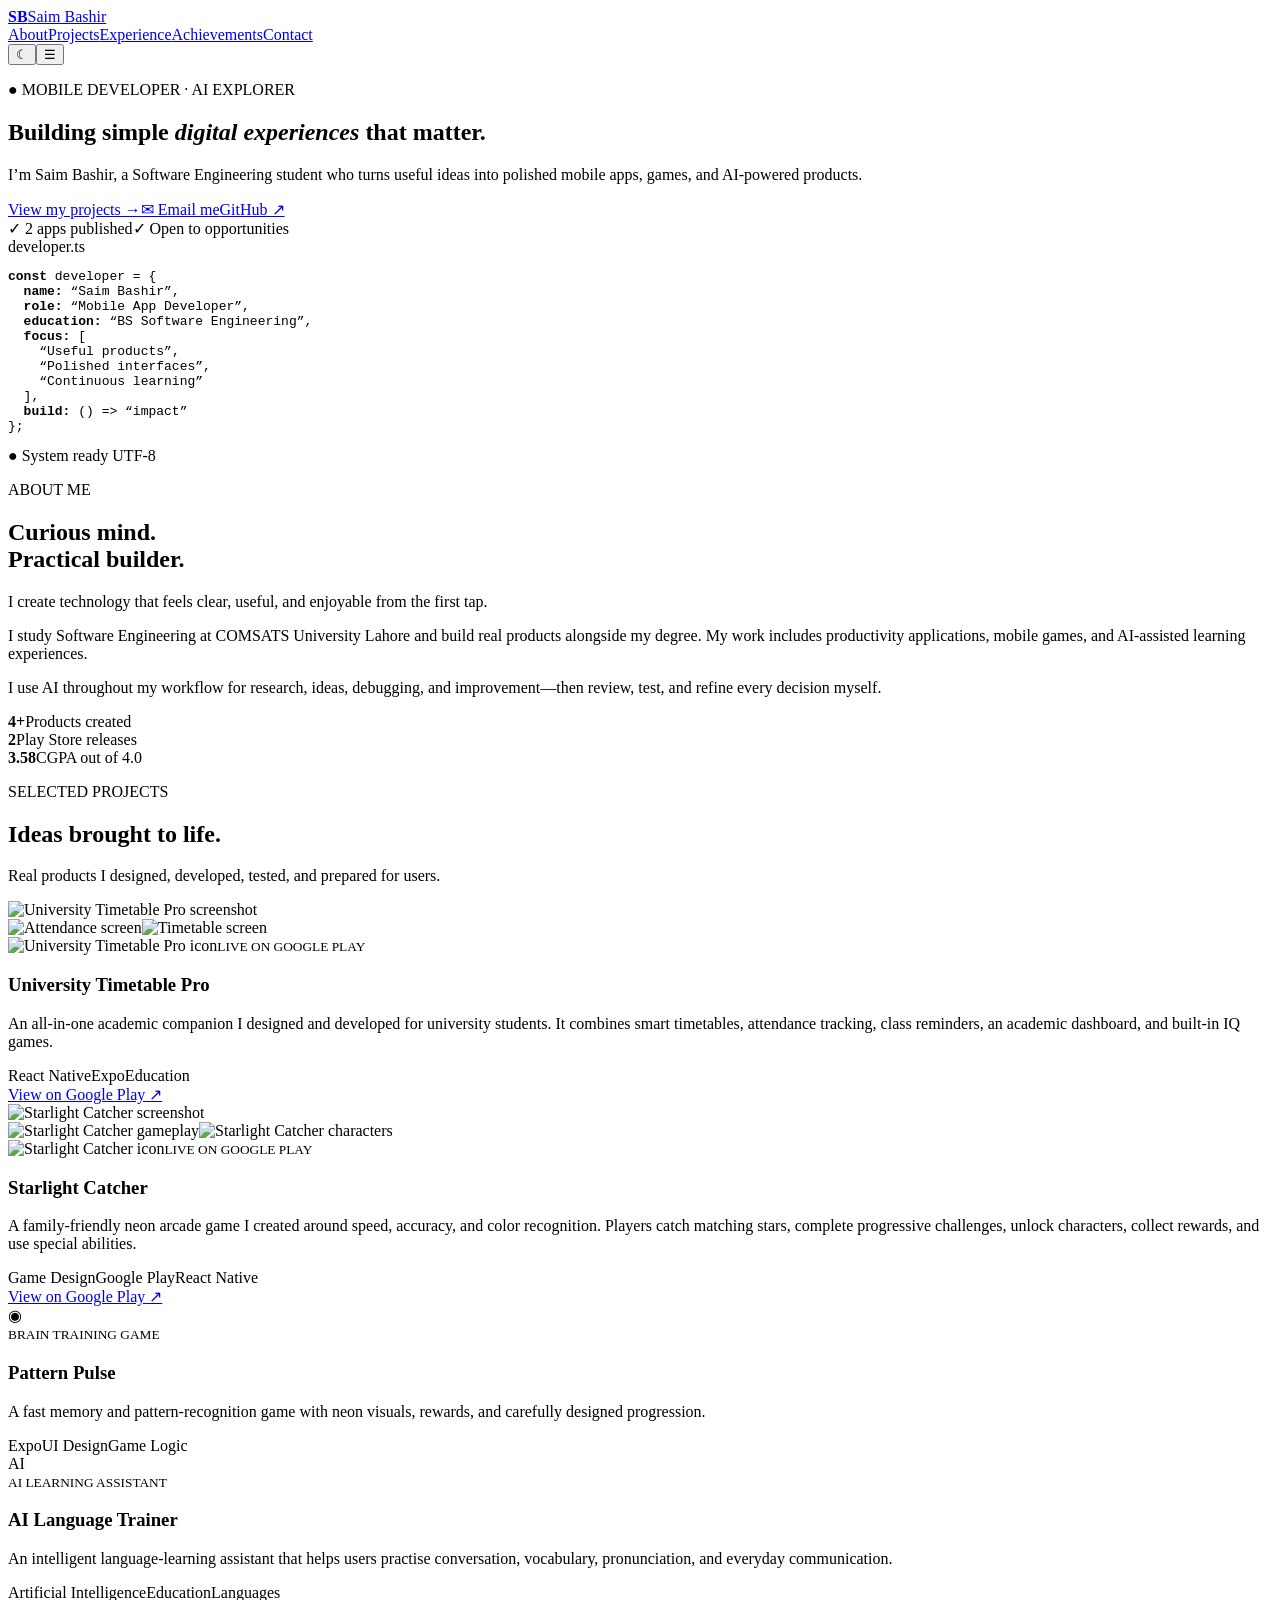
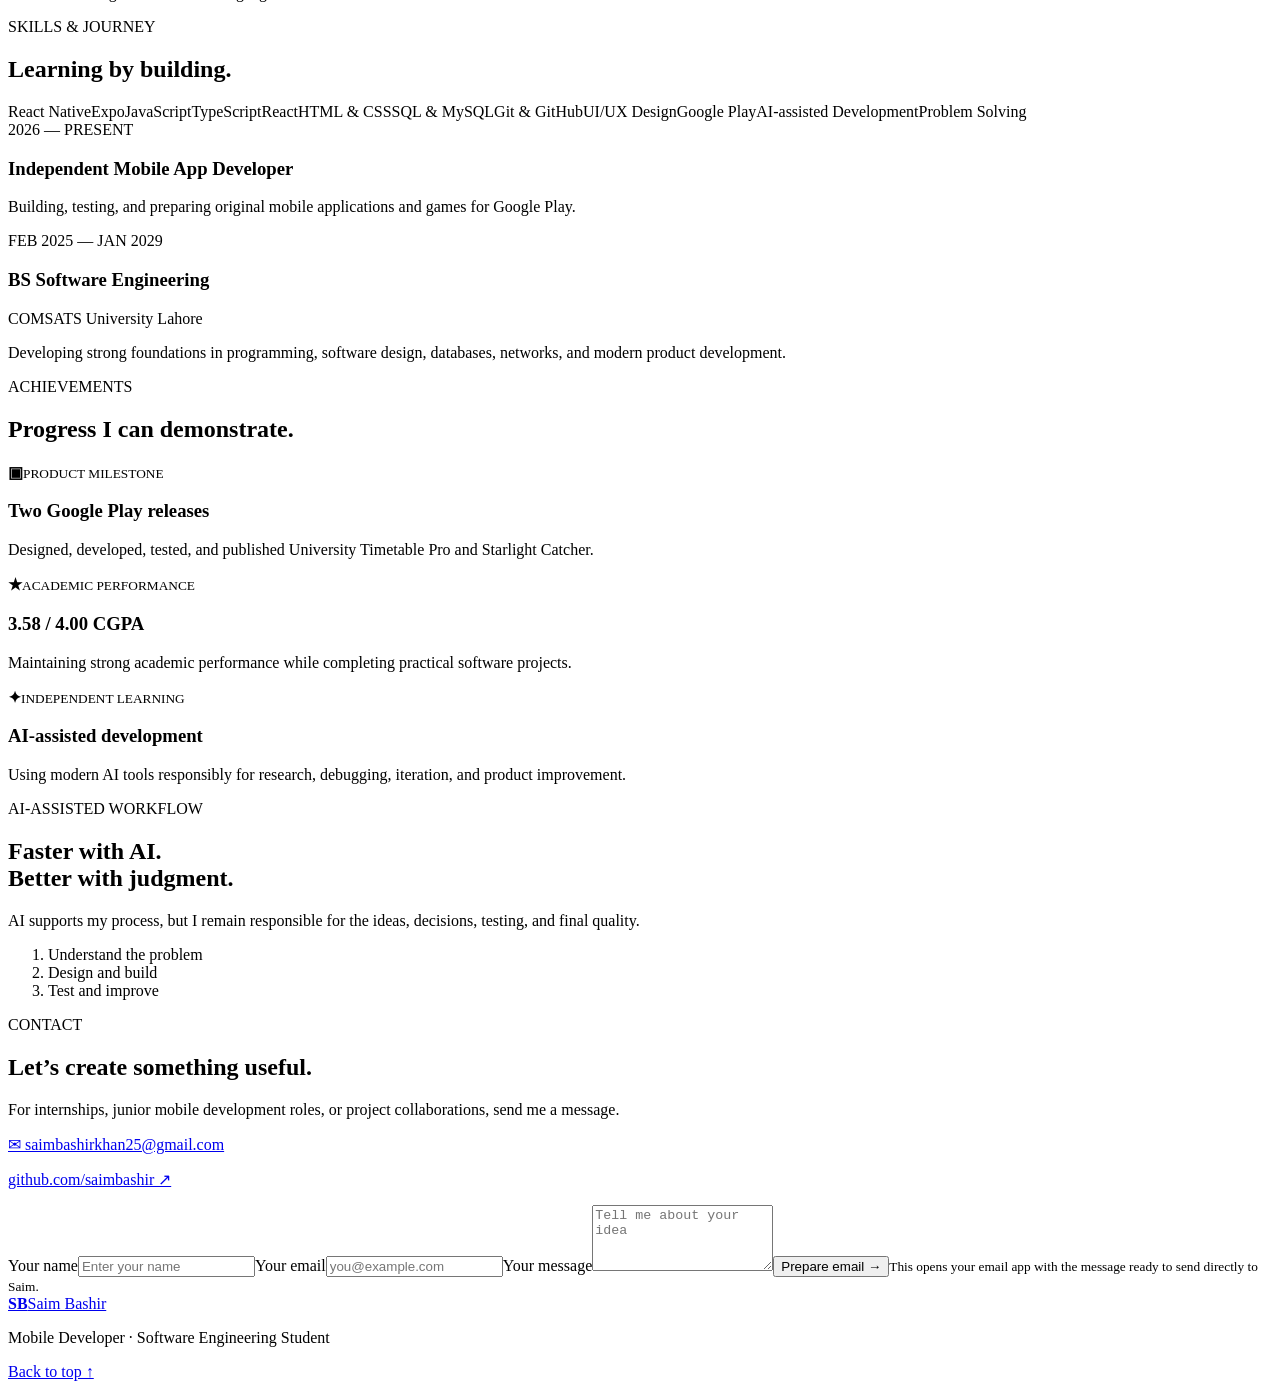
==== index.html @ 98d5dfed "Rename index(2).html to index.html" ====
<!doctype html><html lang="en"><head><meta charset="UTF-8"><meta name="viewport" content="width=device-width,initial-scale=1"><meta name="description" content="Saim Bashir — Mobile App Developer and Software Engineering student."><title>Saim Bashir | Mobile App Developer</title><link rel="stylesheet" href="styles.css"></head><body>
<header><a class="brand" href="#home"><b>SB</b><span>Saim Bashir</span></a><nav id="nav"><a href="#about">About</a><a href="#projects">Projects</a><a href="#experience">Experience</a><a href="#achievements">Achievements</a><a href="#contact">Contact</a></nav><div class="tools"><button id="theme" aria-label="Change theme">☾</button><button id="menu" aria-label="Open menu">☰</button></div></header>
<main><section class="hero" id="home"><div class="hero-copy reveal"><p class="eyebrow">● MOBILE DEVELOPER · AI EXPLORER</p><h1>Building simple <em>digital experiences</em> that matter.</h1><p class="lead">I’m Saim Bashir, a Software Engineering student who turns useful ideas into polished mobile apps, games, and AI-powered products.</p><div class="buttons"><a class="primary" href="#projects">View my projects →</a><a href="mailto:saimbashirkhan25@gmail.com">✉ Email me</a><a href="https://github.com/saimbashir" target="_blank">GitHub ↗</a></div><div class="proof"><span>✓ 2 apps published</span><span>✓ Open to opportunities</span></div></div>
<div class="code reveal"><div class="code-top"><i></i><i></i><i></i><span>developer.ts</span></div><pre><strong>const</strong> developer = {
  <b>name:</b> <q>Saim Bashir</q>,
  <b>role:</b> <q>Mobile App Developer</q>,
  <b>education:</b> <q>BS Software Engineering</q>,
  <b>focus:</b> [
    <q>Useful products</q>,
    <q>Polished interfaces</q>,
    <q>Continuous learning</q>
  ],
  <b>build:</b> () =&gt; <q>impact</q>
};</pre><div class="code-foot">● System ready <span>UTF-8</span></div></div></section>

<section id="about"><p class="eyebrow reveal">ABOUT ME</p><h2 class="reveal">Curious mind.<br>Practical builder.</h2><div class="about reveal"><p class="statement">I create technology that feels clear, useful, and enjoyable from the first tap.</p><div><p>I study Software Engineering at COMSATS University Lahore and build real products alongside my degree. My work includes productivity applications, mobile games, and AI-assisted learning experiences.</p><p>I use AI throughout my workflow for research, ideas, debugging, and improvement—then review, test, and refine every decision myself.</p></div></div><div class="stats reveal"><article><b>4+</b><span>Products created</span></article><article><b>2</b><span>Play Store releases</span></article><article><b>3.58</b><span>CGPA out of 4.0</span></article></div></section>

<section class="projects" id="projects"><div class="center reveal"><p class="eyebrow">SELECTED PROJECTS</p><h2>Ideas brought to life.</h2><p>Real products I designed, developed, tested, and prepared for users.</p></div><div class="grid">
<article class="project featured reveal"><div class="gallery"><img class="main-shot" src="https://play-lh.googleusercontent.com/vn60quFF0BeIa92RGVqIOerL38C4S45IeSaCSPGx8zlmXqGD5HjQD0Bvhj9he-w623OXvFDAduZq8nsxKYV-QQ=w1400-h788" alt="University Timetable Pro screenshot"><div><img src="https://play-lh.googleusercontent.com/Pdd7tx51FNZpLz81ZuEAFYDH2nqj_iCupiFZzgCK4BC-bxzNG7_dG4rUBcCddAwfUnWqIzhPVLdtW-7m0QD7akg=w1400-h788" alt="Attendance screen"><img src="https://play-lh.googleusercontent.com/uzeUEqs5fSA6Ol9RoJ07-JiVfYwz8BhNhG2YGMgbeNCU4PjNs1lsCwMXs0Fyoz7OoJYbuxo1iZQBKD_-WHcVg9g=w1400-h788" alt="Timetable screen"></div></div><div class="details"><img class="app-icon" src="https://play-lh.googleusercontent.com/Jr0gAFtmGFUVQrxyFrxIQ3SXnA-IBGcvZR_sBkF8pDw-m38pJ2c86h05JJT5fHXhMMaeMj5x4rUcHsMgkGs=w512-h512" alt="University Timetable Pro icon"><small>LIVE ON GOOGLE PLAY</small><h3>University Timetable Pro</h3><p>An all-in-one academic companion I designed and developed for university students. It combines smart timetables, attendance tracking, class reminders, an academic dashboard, and built-in IQ games.</p><div class="tags"><span>React Native</span><span>Expo</span><span>Education</span></div><a class="store" href="https://play.google.com/store/apps/details?id=com.saimbashir.universitytimetable" target="_blank">View on Google Play ↗</a></div></article>
<article class="project featured reveal"><div class="gallery"><img class="main-shot" src="https://play-lh.googleusercontent.com/fdAyXi26zzd1wIlMZJ00FOBSQFwwPZdKSgdQOnaf8NyGH3xKTJpeAmIxR9P6Cyfvi8qs66Hey8aqdKOhjkCU=w1400-h788" alt="Starlight Catcher screenshot"><div><img src="https://play-lh.googleusercontent.com/deT2n6AXvWwDA1iha_l0Zx5oXjMYprYW9mt1iCoJh3xzDwPDVwsNF4WsaLu_U2tcayfmqRN5Ezx9i3DnXcVi=w1400-h788" alt="Starlight Catcher gameplay"><img src="https://play-lh.googleusercontent.com/umqKpMjklrCXdE9mF-yx6UxQ4SYFT-IcYRT_Zy-nS1CLfRj_ctVzeYuCLqMbhzSW8EG_-DndfBP2sUHeko02=w1400-h788" alt="Starlight Catcher characters"></div></div><div class="details"><img class="app-icon" src="https://play-lh.googleusercontent.com/N3YQxNj_-y_ihiNmQwW8DnigspLYVNfWHNl0nMRNaYCEWZY4BJpouXoEyTNWePyefTkIb4XxQird8M7PGWb43g=w512-h512" alt="Starlight Catcher icon"><small>LIVE ON GOOGLE PLAY</small><h3>Starlight Catcher</h3><p>A family-friendly neon arcade game I created around speed, accuracy, and color recognition. Players catch matching stars, complete progressive challenges, unlock characters, collect rewards, and use special abilities.</p><div class="tags"><span>Game Design</span><span>Google Play</span><span>React Native</span></div><a class="store" href="https://play.google.com/store/apps/details?id=com.saimbashir.neoncolorcatcher" target="_blank">View on Google Play ↗</a></div></article>
<article class="project mini reveal"><div class="symbol">◉</div><small>BRAIN TRAINING GAME</small><h3>Pattern Pulse</h3><p>A fast memory and pattern-recognition game with neon visuals, rewards, and carefully designed progression.</p><div class="tags"><span>Expo</span><span>UI Design</span><span>Game Logic</span></div></article>
<article class="project mini reveal"><div class="symbol">AI</div><small>AI LEARNING ASSISTANT</small><h3>AI Language Trainer</h3><p>An intelligent language-learning assistant that helps users practise conversation, vocabulary, pronunciation, and everyday communication.</p><div class="tags"><span>Artificial Intelligence</span><span>Education</span><span>Languages</span></div></article></div></section>

<section id="experience"><p class="eyebrow reveal">SKILLS & JOURNEY</p><h2 class="reveal">Learning by building.</h2><div class="journey"><div class="skills reveal"><span>React Native</span><span>Expo</span><span>JavaScript</span><span>TypeScript</span><span>React</span><span>HTML & CSS</span><span>SQL & MySQL</span><span>Git & GitHub</span><span>UI/UX Design</span><span>Google Play</span><span>AI-assisted Development</span><span>Problem Solving</span></div><div class="timeline reveal"><article><time>2026 — PRESENT</time><div><h3>Independent Mobile App Developer</h3><p>Building, testing, and preparing original mobile applications and games for Google Play.</p></div></article><article><time>FEB 2025 — JAN 2029</time><div><h3>BS Software Engineering</h3><p>COMSATS University Lahore</p><p>Developing strong foundations in programming, software design, databases, networks, and modern product development.</p></div></article></div></div></section>

<section class="achievements" id="achievements"><div class="center reveal"><p class="eyebrow">ACHIEVEMENTS</p><h2>Progress I can demonstrate.</h2></div><div class="cards"><article class="reveal"><b>▣</b><small>PRODUCT MILESTONE</small><h3>Two Google Play releases</h3><p>Designed, developed, tested, and published University Timetable Pro and Starlight Catcher.</p></article><article class="reveal"><b>★</b><small>ACADEMIC PERFORMANCE</small><h3>3.58 / 4.00 CGPA</h3><p>Maintaining strong academic performance while completing practical software projects.</p></article><article class="reveal"><b>✦</b><small>INDEPENDENT LEARNING</small><h3>AI-assisted development</h3><p>Using modern AI tools responsibly for research, debugging, iteration, and product improvement.</p></article></div></section>

<section class="workflow"><div class="reveal"><p class="eyebrow">AI-ASSISTED WORKFLOW</p><h2>Faster with AI.<br>Better with judgment.</h2><p>AI supports my process, but I remain responsible for the ideas, decisions, testing, and final quality.</p></div><ol class="reveal"><li>Understand the problem</li><li>Design and build</li><li>Test and improve</li></ol></section>

<section class="contact" id="contact"><div class="reveal"><p class="eyebrow">CONTACT</p><h2>Let’s create something useful.</h2><p>For internships, junior mobile development roles, or project collaborations, send me a message.</p><p><a href="mailto:saimbashirkhan25@gmail.com">✉ saimbashirkhan25@gmail.com</a></p><p><a href="https://github.com/saimbashir" target="_blank">github.com/saimbashir ↗</a></p></div><form id="contactForm" class="reveal"><label>Your name<input name="name" required placeholder="Enter your name"></label><label>Your email<input name="email" type="email" required placeholder="you@example.com"></label><label>Your message<textarea name="message" required rows="4" placeholder="Tell me about your idea"></textarea></label><button class="primary" type="submit">Prepare email →</button><small>This opens your email app with the message ready to send directly to Saim.</small></form></section></main>
<footer><a class="brand" href="#home"><b>SB</b><span>Saim Bashir</span></a><p>Mobile Developer · Software Engineering Student</p><a href="#home">Back to top ↑</a></footer><script src="script.js"></script></body></html>
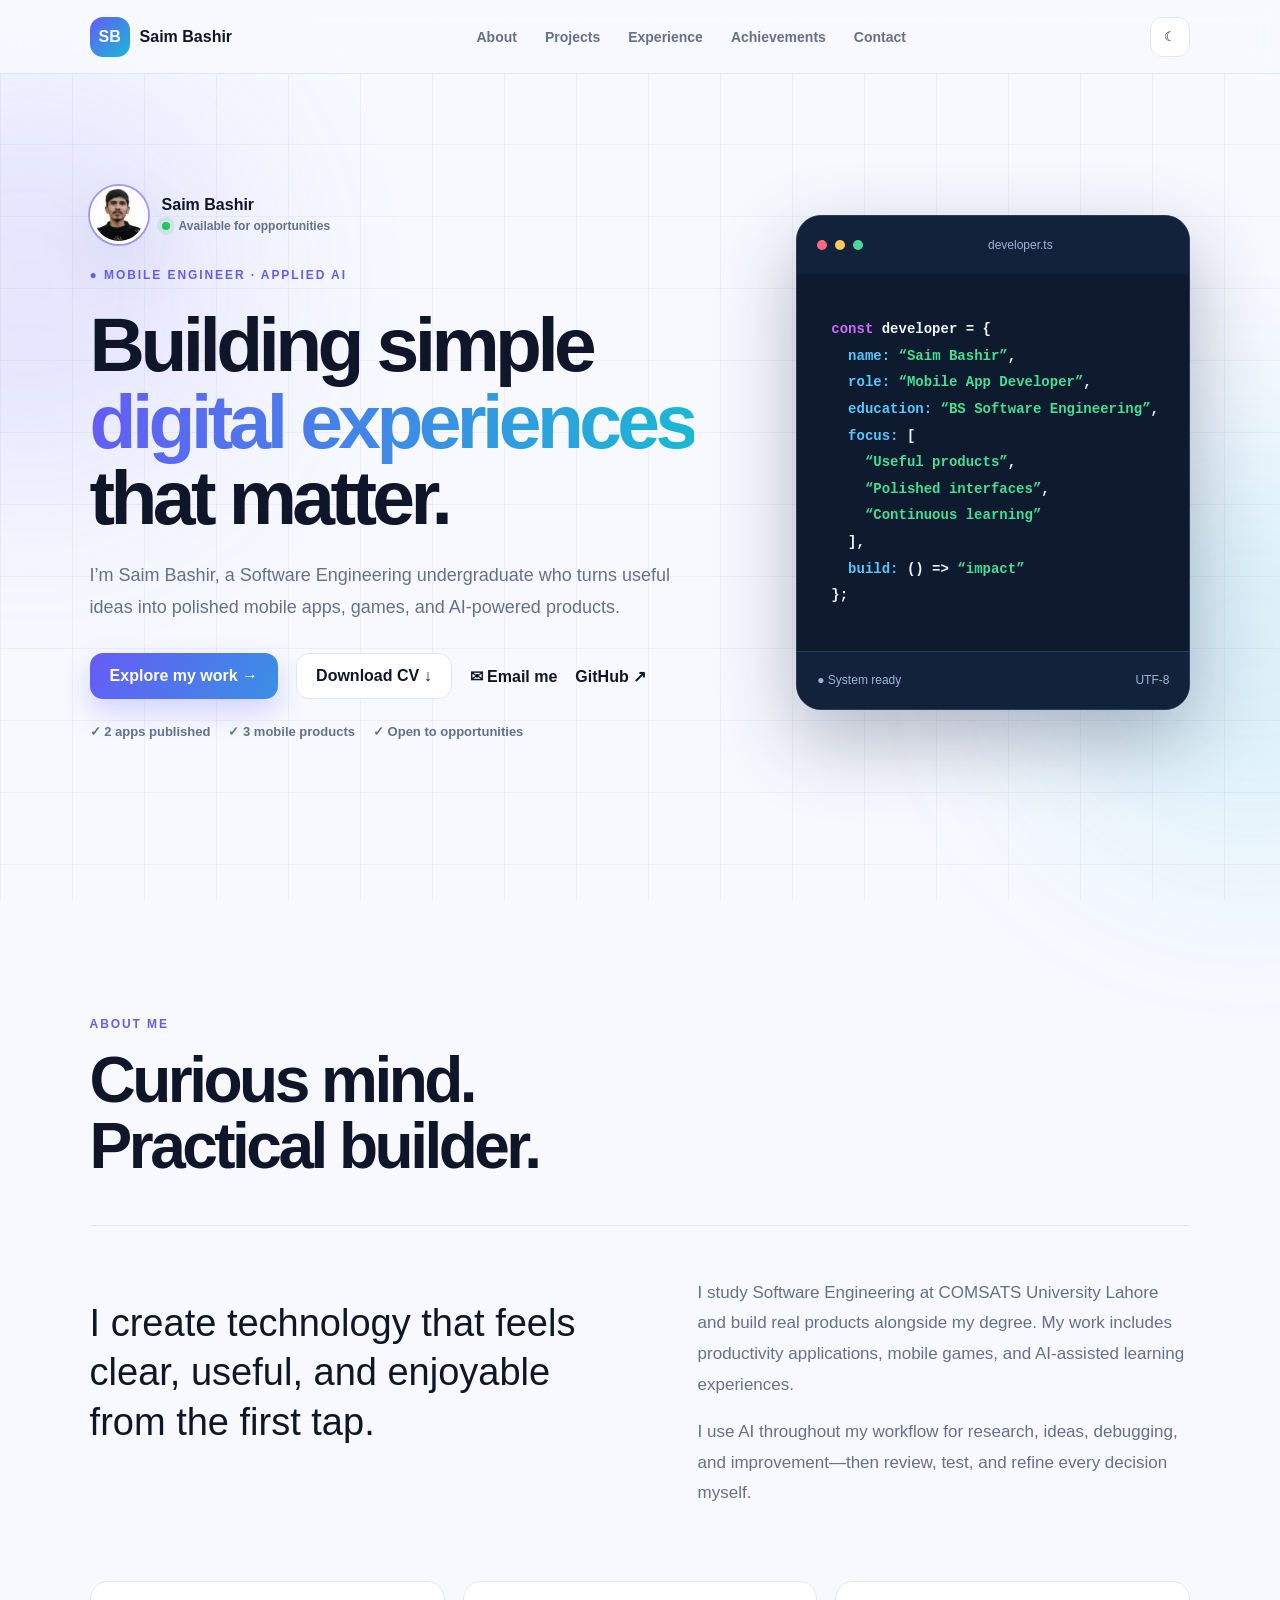
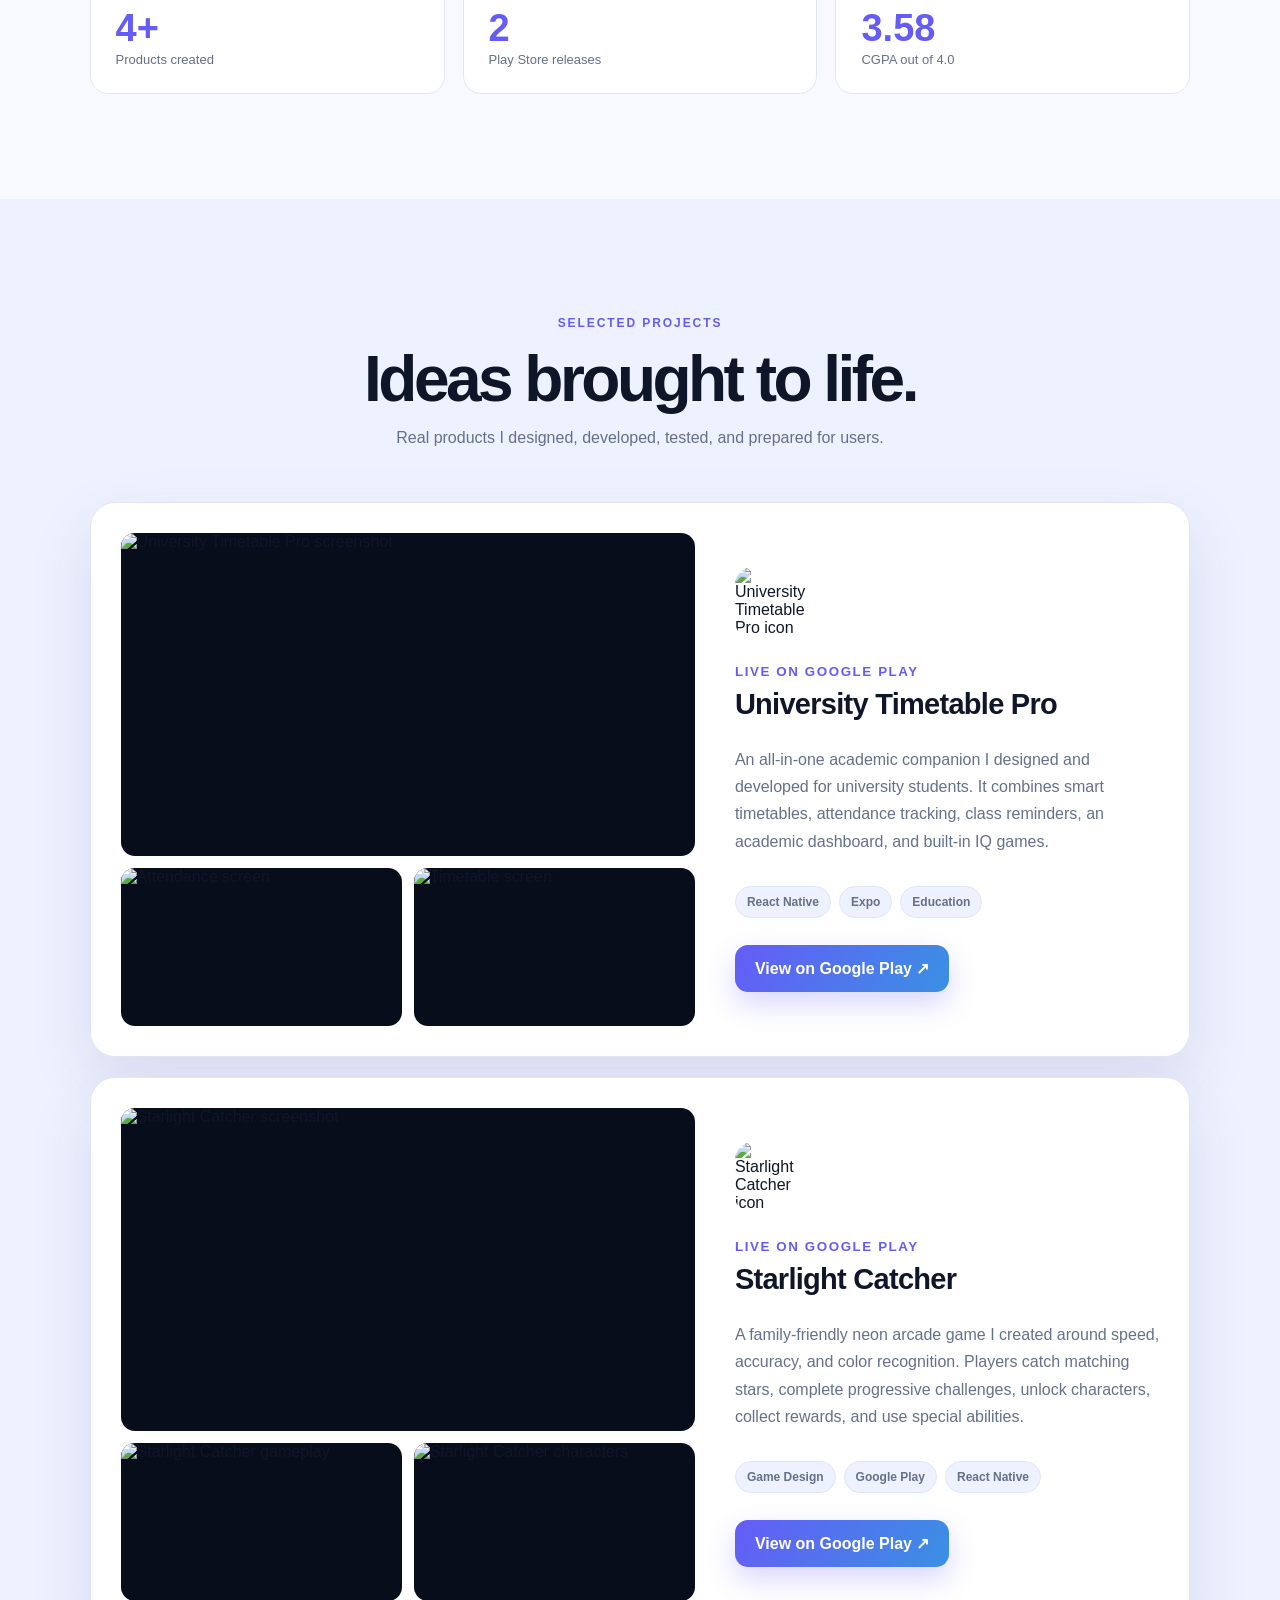
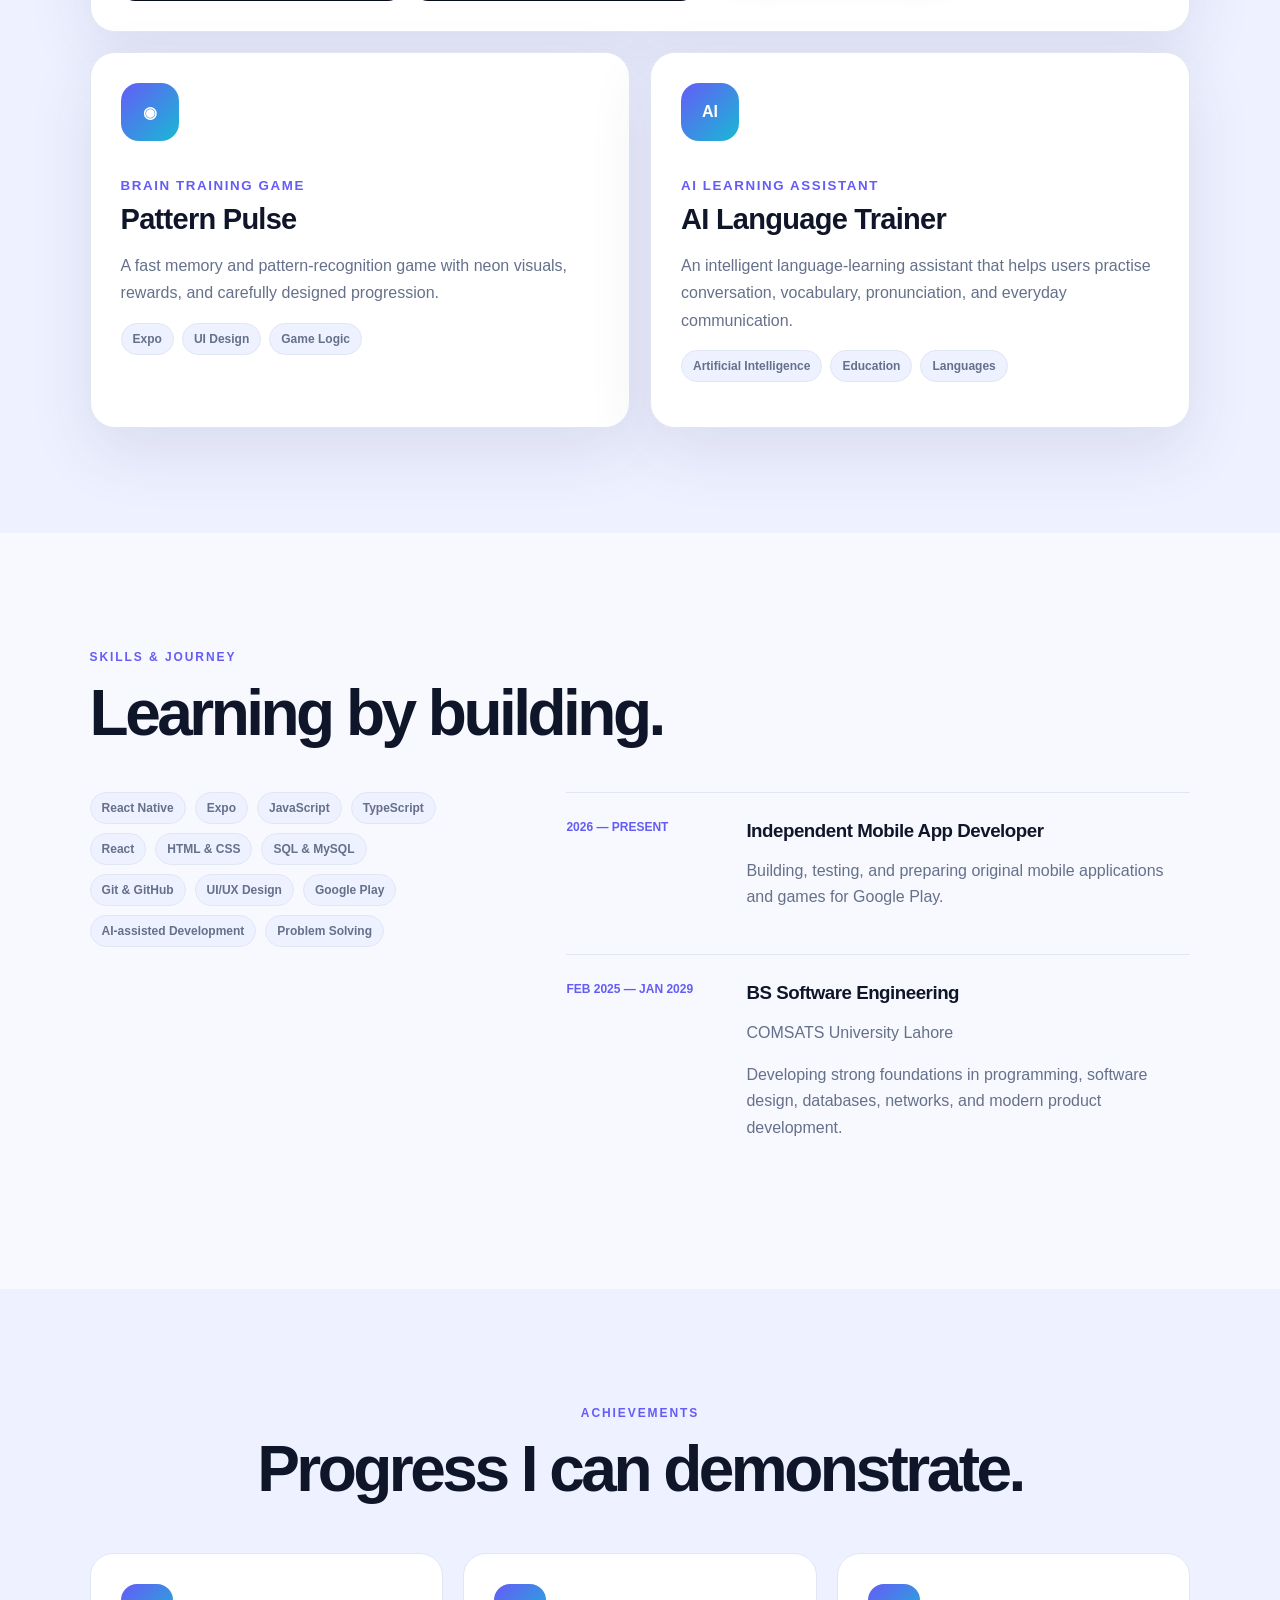
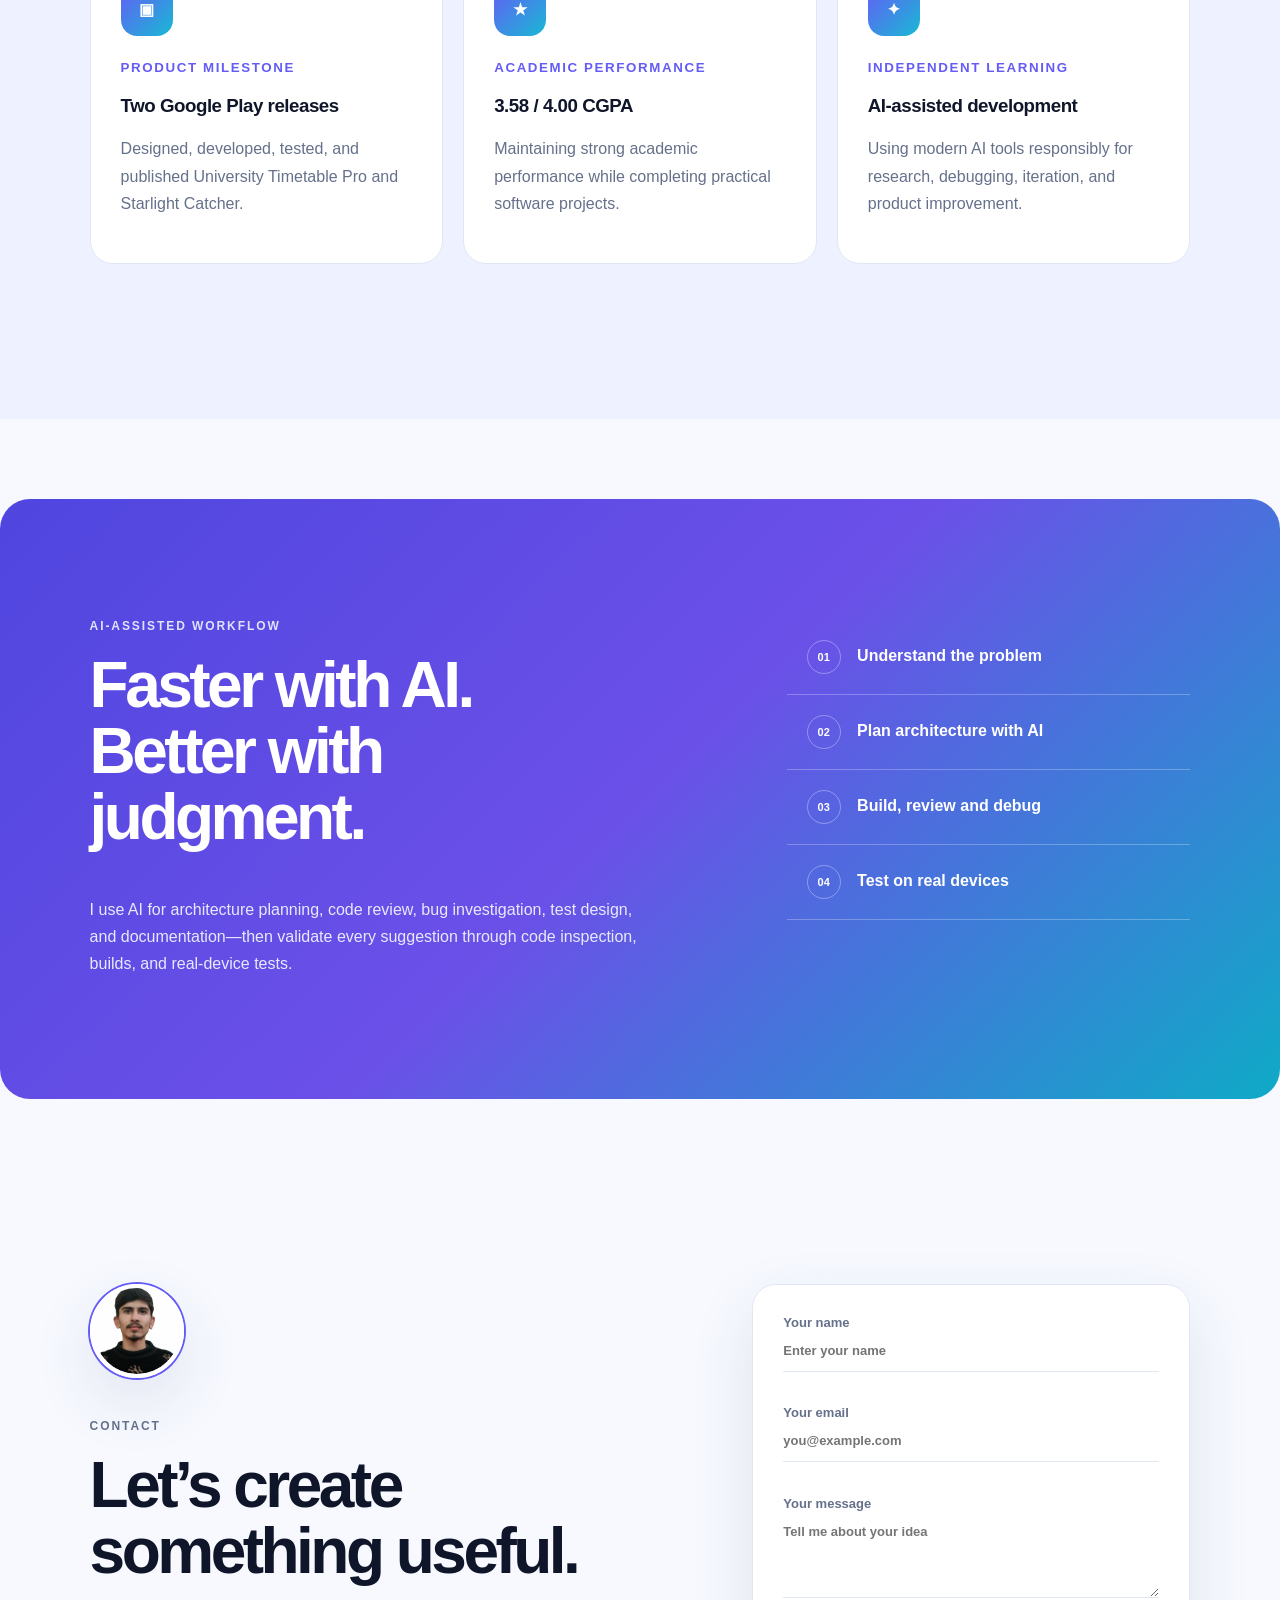
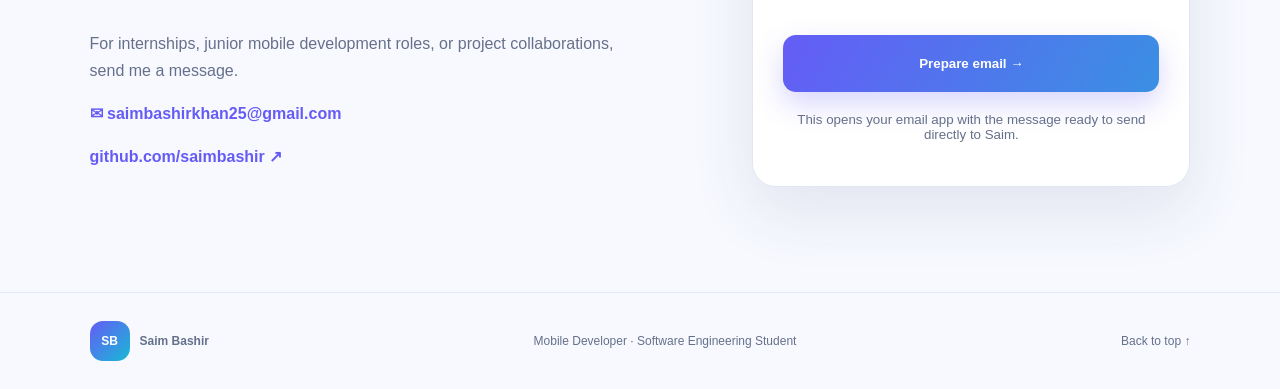
==== commit cd0a6d19: "Rename FINAL-PORTFOLIO-index.html to index.html" ====
--- a/index.html
+++ b/index.html
@@ -1,7 +1,77 @@
-<!doctype html><html lang="en"><head><meta charset="UTF-8"><meta name="viewport" content="width=device-width,initial-scale=1"><meta name="description" content="Saim Bashir — Mobile App Developer and Software Engineering student."><title>Saim Bashir | Mobile App Developer</title><link rel="stylesheet" href="styles.css"></head><body>
-<header><a class="brand" href="#home"><b>SB</b><span>Saim Bashir</span></a><nav id="nav"><a href="#about">About</a><a href="#projects">Projects</a><a href="#experience">Experience</a><a href="#achievements">Achievements</a><a href="#contact">Contact</a></nav><div class="tools"><button id="theme" aria-label="Change theme">☾</button><button id="menu" aria-label="Open menu">☰</button></div></header>
-<main><section class="hero" id="home"><div class="hero-copy reveal"><p class="eyebrow">● MOBILE DEVELOPER · AI EXPLORER</p><h1>Building simple <em>digital experiences</em> that matter.</h1><p class="lead">I’m Saim Bashir, a Software Engineering student who turns useful ideas into polished mobile apps, games, and AI-powered products.</p><div class="buttons"><a class="primary" href="#projects">View my projects →</a><a href="mailto:saimbashirkhan25@gmail.com">✉ Email me</a><a href="https://github.com/saimbashir" target="_blank">GitHub ↗</a></div><div class="proof"><span>✓ 2 apps published</span><span>✓ Open to opportunities</span></div></div>
-<div class="code reveal"><div class="code-top"><i></i><i></i><i></i><span>developer.ts</span></div><pre><strong>const</strong> developer = {
+<!doctype html>
+<html lang="en">
+<head>
+<meta charset="UTF-8">
+<meta name="viewport" content="width=device-width,initial-scale=1">
+<meta name="description" content="Saim Bashir — Mobile App Developer and Software Engineering student building published Android products and AI-assisted experiences.">
+<meta name="theme-color" content="#675cf6">
+<title>Saim Bashir | Mobile App Developer</title>
+<link rel="stylesheet" href="styles.css">
+<link rel="stylesheet" href="enhancements.css">
+</head>
+<body>
+<div id="progress" aria-hidden="true">
+</div>
+<div class="ambient ambient-one">
+</div>
+<div class="ambient ambient-two">
+</div>
+<header>
+<a class="brand" href="#home">
+<b>SB</b>
+<span>Saim Bashir</span>
+</a>
+<nav id="nav">
+<a href="#about">About</a>
+<a href="#projects">Projects</a>
+<a href="#experience">Experience</a>
+<a href="#achievements">Achievements</a>
+<a href="#contact">Contact</a>
+</nav>
+<div class="tools">
+<button id="theme" aria-label="Change theme">☾</button>
+<button id="menu" aria-label="Open menu">☰</button>
+</div>
+</header>
+<main>
+<section class="hero" id="home">
+<div class="hero-copy reveal">
+<div class="identity">
+<img src="saim-bashir-profile.png" alt="Portrait of Saim Bashir">
+<div>
+<strong>Saim Bashir</strong>
+<span>
+<i>
+</i> Available for opportunities</span>
+</div>
+</div>
+<p class="eyebrow">● MOBILE ENGINEER · APPLIED AI</p>
+<h1>Building simple <em>digital experiences</em> that matter.</h1>
+<p class="lead">I’m Saim Bashir, a Software Engineering undergraduate who turns useful ideas into polished mobile apps, games, and AI-powered products.</p>
+<div class="buttons">
+<a class="primary" href="#projects">Explore my work →</a>
+<a class="secondary" href="Saim_Bashir_CV.pdf" download>Download CV ↓</a>
+<a href="mailto:saimbashirkhan25@gmail.com">✉ Email me</a>
+<a href="https://github.com/saimbashir" target="_blank" rel="noreferrer">GitHub ↗</a>
+</div>
+<div class="proof">
+<span>✓ 2 apps published</span>
+<span>✓ 3 mobile products</span>
+<span>✓ Open to opportunities</span>
+</div>
+</div>
+<div class="code reveal">
+<div class="code-top">
+<i>
+</i>
+<i>
+</i>
+<i>
+</i>
+<span>developer.ts</span>
+</div>
+<pre>
+<strong>const</strong> developer = {
   <b>name:</b> <q>Saim Bashir</q>,
   <b>role:</b> <q>Mobile App Developer</q>,
   <b>education:</b> <q>BS Software Engineering</q>,
@@ -11,21 +81,230 @@
     <q>Continuous learning</q>
   ],
   <b>build:</b> () =&gt; <q>impact</q>
-};</pre><div class="code-foot">● System ready <span>UTF-8</span></div></div></section>
-
-<section id="about"><p class="eyebrow reveal">ABOUT ME</p><h2 class="reveal">Curious mind.<br>Practical builder.</h2><div class="about reveal"><p class="statement">I create technology that feels clear, useful, and enjoyable from the first tap.</p><div><p>I study Software Engineering at COMSATS University Lahore and build real products alongside my degree. My work includes productivity applications, mobile games, and AI-assisted learning experiences.</p><p>I use AI throughout my workflow for research, ideas, debugging, and improvement—then review, test, and refine every decision myself.</p></div></div><div class="stats reveal"><article><b>4+</b><span>Products created</span></article><article><b>2</b><span>Play Store releases</span></article><article><b>3.58</b><span>CGPA out of 4.0</span></article></div></section>
-
-<section class="projects" id="projects"><div class="center reveal"><p class="eyebrow">SELECTED PROJECTS</p><h2>Ideas brought to life.</h2><p>Real products I designed, developed, tested, and prepared for users.</p></div><div class="grid">
-<article class="project featured reveal"><div class="gallery"><img class="main-shot" src="https://play-lh.googleusercontent.com/vn60quFF0BeIa92RGVqIOerL38C4S45IeSaCSPGx8zlmXqGD5HjQD0Bvhj9he-w623OXvFDAduZq8nsxKYV-QQ=w1400-h788" alt="University Timetable Pro screenshot"><div><img src="https://play-lh.googleusercontent.com/Pdd7tx51FNZpLz81ZuEAFYDH2nqj_iCupiFZzgCK4BC-bxzNG7_dG4rUBcCddAwfUnWqIzhPVLdtW-7m0QD7akg=w1400-h788" alt="Attendance screen"><img src="https://play-lh.googleusercontent.com/uzeUEqs5fSA6Ol9RoJ07-JiVfYwz8BhNhG2YGMgbeNCU4PjNs1lsCwMXs0Fyoz7OoJYbuxo1iZQBKD_-WHcVg9g=w1400-h788" alt="Timetable screen"></div></div><div class="details"><img class="app-icon" src="https://play-lh.googleusercontent.com/Jr0gAFtmGFUVQrxyFrxIQ3SXnA-IBGcvZR_sBkF8pDw-m38pJ2c86h05JJT5fHXhMMaeMj5x4rUcHsMgkGs=w512-h512" alt="University Timetable Pro icon"><small>LIVE ON GOOGLE PLAY</small><h3>University Timetable Pro</h3><p>An all-in-one academic companion I designed and developed for university students. It combines smart timetables, attendance tracking, class reminders, an academic dashboard, and built-in IQ games.</p><div class="tags"><span>React Native</span><span>Expo</span><span>Education</span></div><a class="store" href="https://play.google.com/store/apps/details?id=com.saimbashir.universitytimetable" target="_blank">View on Google Play ↗</a></div></article>
-<article class="project featured reveal"><div class="gallery"><img class="main-shot" src="https://play-lh.googleusercontent.com/fdAyXi26zzd1wIlMZJ00FOBSQFwwPZdKSgdQOnaf8NyGH3xKTJpeAmIxR9P6Cyfvi8qs66Hey8aqdKOhjkCU=w1400-h788" alt="Starlight Catcher screenshot"><div><img src="https://play-lh.googleusercontent.com/deT2n6AXvWwDA1iha_l0Zx5oXjMYprYW9mt1iCoJh3xzDwPDVwsNF4WsaLu_U2tcayfmqRN5Ezx9i3DnXcVi=w1400-h788" alt="Starlight Catcher gameplay"><img src="https://play-lh.googleusercontent.com/umqKpMjklrCXdE9mF-yx6UxQ4SYFT-IcYRT_Zy-nS1CLfRj_ctVzeYuCLqMbhzSW8EG_-DndfBP2sUHeko02=w1400-h788" alt="Starlight Catcher characters"></div></div><div class="details"><img class="app-icon" src="https://play-lh.googleusercontent.com/N3YQxNj_-y_ihiNmQwW8DnigspLYVNfWHNl0nMRNaYCEWZY4BJpouXoEyTNWePyefTkIb4XxQird8M7PGWb43g=w512-h512" alt="Starlight Catcher icon"><small>LIVE ON GOOGLE PLAY</small><h3>Starlight Catcher</h3><p>A family-friendly neon arcade game I created around speed, accuracy, and color recognition. Players catch matching stars, complete progressive challenges, unlock characters, collect rewards, and use special abilities.</p><div class="tags"><span>Game Design</span><span>Google Play</span><span>React Native</span></div><a class="store" href="https://play.google.com/store/apps/details?id=com.saimbashir.neoncolorcatcher" target="_blank">View on Google Play ↗</a></div></article>
-<article class="project mini reveal"><div class="symbol">◉</div><small>BRAIN TRAINING GAME</small><h3>Pattern Pulse</h3><p>A fast memory and pattern-recognition game with neon visuals, rewards, and carefully designed progression.</p><div class="tags"><span>Expo</span><span>UI Design</span><span>Game Logic</span></div></article>
-<article class="project mini reveal"><div class="symbol">AI</div><small>AI LEARNING ASSISTANT</small><h3>AI Language Trainer</h3><p>An intelligent language-learning assistant that helps users practise conversation, vocabulary, pronunciation, and everyday communication.</p><div class="tags"><span>Artificial Intelligence</span><span>Education</span><span>Languages</span></div></article></div></section>
-
-<section id="experience"><p class="eyebrow reveal">SKILLS & JOURNEY</p><h2 class="reveal">Learning by building.</h2><div class="journey"><div class="skills reveal"><span>React Native</span><span>Expo</span><span>JavaScript</span><span>TypeScript</span><span>React</span><span>HTML & CSS</span><span>SQL & MySQL</span><span>Git & GitHub</span><span>UI/UX Design</span><span>Google Play</span><span>AI-assisted Development</span><span>Problem Solving</span></div><div class="timeline reveal"><article><time>2026 — PRESENT</time><div><h3>Independent Mobile App Developer</h3><p>Building, testing, and preparing original mobile applications and games for Google Play.</p></div></article><article><time>FEB 2025 — JAN 2029</time><div><h3>BS Software Engineering</h3><p>COMSATS University Lahore</p><p>Developing strong foundations in programming, software design, databases, networks, and modern product development.</p></div></article></div></div></section>
-
-<section class="achievements" id="achievements"><div class="center reveal"><p class="eyebrow">ACHIEVEMENTS</p><h2>Progress I can demonstrate.</h2></div><div class="cards"><article class="reveal"><b>▣</b><small>PRODUCT MILESTONE</small><h3>Two Google Play releases</h3><p>Designed, developed, tested, and published University Timetable Pro and Starlight Catcher.</p></article><article class="reveal"><b>★</b><small>ACADEMIC PERFORMANCE</small><h3>3.58 / 4.00 CGPA</h3><p>Maintaining strong academic performance while completing practical software projects.</p></article><article class="reveal"><b>✦</b><small>INDEPENDENT LEARNING</small><h3>AI-assisted development</h3><p>Using modern AI tools responsibly for research, debugging, iteration, and product improvement.</p></article></div></section>
-
-<section class="workflow"><div class="reveal"><p class="eyebrow">AI-ASSISTED WORKFLOW</p><h2>Faster with AI.<br>Better with judgment.</h2><p>AI supports my process, but I remain responsible for the ideas, decisions, testing, and final quality.</p></div><ol class="reveal"><li>Understand the problem</li><li>Design and build</li><li>Test and improve</li></ol></section>
-
-<section class="contact" id="contact"><div class="reveal"><p class="eyebrow">CONTACT</p><h2>Let’s create something useful.</h2><p>For internships, junior mobile development roles, or project collaborations, send me a message.</p><p><a href="mailto:saimbashirkhan25@gmail.com">✉ saimbashirkhan25@gmail.com</a></p><p><a href="https://github.com/saimbashir" target="_blank">github.com/saimbashir ↗</a></p></div><form id="contactForm" class="reveal"><label>Your name<input name="name" required placeholder="Enter your name"></label><label>Your email<input name="email" type="email" required placeholder="you@example.com"></label><label>Your message<textarea name="message" required rows="4" placeholder="Tell me about your idea"></textarea></label><button class="primary" type="submit">Prepare email →</button><small>This opens your email app with the message ready to send directly to Saim.</small></form></section></main>
-<footer><a class="brand" href="#home"><b>SB</b><span>Saim Bashir</span></a><p>Mobile Developer · Software Engineering Student</p><a href="#home">Back to top ↑</a></footer><script src="script.js"></script></body></html>
+};</pre>
+<div class="code-foot">● System ready <span>UTF-8</span>
+</div>
+</div>
+</section>
+
+<section id="about">
+<p class="eyebrow reveal">ABOUT ME</p>
+<h2 class="reveal">Curious mind.<br>Practical builder.</h2>
+<div class="about reveal">
+<p class="statement">I create technology that feels clear, useful, and enjoyable from the first tap.</p>
+<div>
+<p>I study Software Engineering at COMSATS University Lahore and build real products alongside my degree. My work includes productivity applications, mobile games, and AI-assisted learning experiences.</p>
+<p>I use AI throughout my workflow for research, ideas, debugging, and improvement—then review, test, and refine every decision myself.</p>
+</div>
+</div>
+<div class="stats reveal">
+<article>
+<b>4+</b>
+<span>Products created</span>
+</article>
+<article>
+<b>2</b>
+<span>Play Store releases</span>
+</article>
+<article>
+<b>3.58</b>
+<span>CGPA out of 4.0</span>
+</article>
+</div>
+</section>
+
+<section class="projects" id="projects">
+<div class="center reveal">
+<p class="eyebrow">SELECTED PROJECTS</p>
+<h2>Ideas brought to life.</h2>
+<p>Real products I designed, developed, tested, and prepared for users.</p>
+</div>
+<div class="grid">
+<article class="project featured reveal">
+<div class="gallery">
+<img class="main-shot" src="https://play-lh.googleusercontent.com/vn60quFF0BeIa92RGVqIOerL38C4S45IeSaCSPGx8zlmXqGD5HjQD0Bvhj9he-w623OXvFDAduZq8nsxKYV-QQ=w1400-h788" alt="University Timetable Pro screenshot">
+<div>
+<img src="https://play-lh.googleusercontent.com/Pdd7tx51FNZpLz81ZuEAFYDH2nqj_iCupiFZzgCK4BC-bxzNG7_dG4rUBcCddAwfUnWqIzhPVLdtW-7m0QD7akg=w1400-h788" alt="Attendance screen">
+<img src="https://play-lh.googleusercontent.com/uzeUEqs5fSA6Ol9RoJ07-JiVfYwz8BhNhG2YGMgbeNCU4PjNs1lsCwMXs0Fyoz7OoJYbuxo1iZQBKD_-WHcVg9g=w1400-h788" alt="Timetable screen">
+</div>
+</div>
+<div class="details">
+<img class="app-icon" src="https://play-lh.googleusercontent.com/Jr0gAFtmGFUVQrxyFrxIQ3SXnA-IBGcvZR_sBkF8pDw-m38pJ2c86h05JJT5fHXhMMaeMj5x4rUcHsMgkGs=w512-h512" alt="University Timetable Pro icon">
+<small>LIVE ON GOOGLE PLAY</small>
+<h3>University Timetable Pro</h3>
+<p>An all-in-one academic companion I designed and developed for university students. It combines smart timetables, attendance tracking, class reminders, an academic dashboard, and built-in IQ games.</p>
+<div class="tags">
+<span>React Native</span>
+<span>Expo</span>
+<span>Education</span>
+</div>
+<a class="store" href="https://play.google.com/store/apps/details?id=com.saimbashir.universitytimetable" target="_blank">View on Google Play ↗</a>
+</div>
+</article>
+<article class="project featured reveal">
+<div class="gallery">
+<img class="main-shot" src="https://play-lh.googleusercontent.com/fdAyXi26zzd1wIlMZJ00FOBSQFwwPZdKSgdQOnaf8NyGH3xKTJpeAmIxR9P6Cyfvi8qs66Hey8aqdKOhjkCU=w1400-h788" alt="Starlight Catcher screenshot">
+<div>
+<img src="https://play-lh.googleusercontent.com/deT2n6AXvWwDA1iha_l0Zx5oXjMYprYW9mt1iCoJh3xzDwPDVwsNF4WsaLu_U2tcayfmqRN5Ezx9i3DnXcVi=w1400-h788" alt="Starlight Catcher gameplay">
+<img src="https://play-lh.googleusercontent.com/umqKpMjklrCXdE9mF-yx6UxQ4SYFT-IcYRT_Zy-nS1CLfRj_ctVzeYuCLqMbhzSW8EG_-DndfBP2sUHeko02=w1400-h788" alt="Starlight Catcher characters">
+</div>
+</div>
+<div class="details">
+<img class="app-icon" src="https://play-lh.googleusercontent.com/N3YQxNj_-y_ihiNmQwW8DnigspLYVNfWHNl0nMRNaYCEWZY4BJpouXoEyTNWePyefTkIb4XxQird8M7PGWb43g=w512-h512" alt="Starlight Catcher icon">
+<small>LIVE ON GOOGLE PLAY</small>
+<h3>Starlight Catcher</h3>
+<p>A family-friendly neon arcade game I created around speed, accuracy, and color recognition. Players catch matching stars, complete progressive challenges, unlock characters, collect rewards, and use special abilities.</p>
+<div class="tags">
+<span>Game Design</span>
+<span>Google Play</span>
+<span>React Native</span>
+</div>
+<a class="store" href="https://play.google.com/store/apps/details?id=com.saimbashir.neoncolorcatcher" target="_blank">View on Google Play ↗</a>
+</div>
+</article>
+<article class="project mini reveal">
+<div class="symbol">◉</div>
+<small>BRAIN TRAINING GAME</small>
+<h3>Pattern Pulse</h3>
+<p>A fast memory and pattern-recognition game with neon visuals, rewards, and carefully designed progression.</p>
+<div class="tags">
+<span>Expo</span>
+<span>UI Design</span>
+<span>Game Logic</span>
+</div>
+</article>
+<article class="project mini reveal">
+<div class="symbol">AI</div>
+<small>AI LEARNING ASSISTANT</small>
+<h3>AI Language Trainer</h3>
+<p>An intelligent language-learning assistant that helps users practise conversation, vocabulary, pronunciation, and everyday communication.</p>
+<div class="tags">
+<span>Artificial Intelligence</span>
+<span>Education</span>
+<span>Languages</span>
+</div>
+</article>
+</div>
+</section>
+
+<section id="experience">
+<p class="eyebrow reveal">SKILLS & JOURNEY</p>
+<h2 class="reveal">Learning by building.</h2>
+<div class="journey">
+<div class="skills reveal">
+<span>React Native</span>
+<span>Expo</span>
+<span>JavaScript</span>
+<span>TypeScript</span>
+<span>React</span>
+<span>HTML & CSS</span>
+<span>SQL & MySQL</span>
+<span>Git & GitHub</span>
+<span>UI/UX Design</span>
+<span>Google Play</span>
+<span>AI-assisted Development</span>
+<span>Problem Solving</span>
+</div>
+<div class="timeline reveal">
+<article>
+<time>2026 — PRESENT</time>
+<div>
+<h3>Independent Mobile App Developer</h3>
+<p>Building, testing, and preparing original mobile applications and games for Google Play.</p>
+</div>
+</article>
+<article>
+<time>FEB 2025 — JAN 2029</time>
+<div>
+<h3>BS Software Engineering</h3>
+<p>COMSATS University Lahore</p>
+<p>Developing strong foundations in programming, software design, databases, networks, and modern product development.</p>
+</div>
+</article>
+</div>
+</div>
+</section>
+
+<section class="achievements" id="achievements">
+<div class="center reveal">
+<p class="eyebrow">ACHIEVEMENTS</p>
+<h2>Progress I can demonstrate.</h2>
+</div>
+<div class="cards">
+<article class="reveal">
+<b>▣</b>
+<small>PRODUCT MILESTONE</small>
+<h3>Two Google Play releases</h3>
+<p>Designed, developed, tested, and published University Timetable Pro and Starlight Catcher.</p>
+</article>
+<article class="reveal">
+<b>★</b>
+<small>ACADEMIC PERFORMANCE</small>
+<h3>3.58 / 4.00 CGPA</h3>
+<p>Maintaining strong academic performance while completing practical software projects.</p>
+</article>
+<article class="reveal">
+<b>✦</b>
+<small>INDEPENDENT LEARNING</small>
+<h3>AI-assisted development</h3>
+<p>Using modern AI tools responsibly for research, debugging, iteration, and product improvement.</p>
+</article>
+</div>
+</section>
+
+<section class="workflow">
+<div class="reveal">
+<p class="eyebrow">AI-ASSISTED WORKFLOW</p>
+<h2>Faster with AI.<br>Better with judgment.</h2>
+<p>I use AI for architecture planning, code review, bug investigation, test design, and documentation—then validate every suggestion through code inspection, builds, and real-device tests.</p>
+</div>
+<ol class="reveal">
+<li>
+<b>01</b> Understand the problem</li>
+<li>
+<b>02</b> Plan architecture with AI</li>
+<li>
+<b>03</b> Build, review and debug</li>
+<li>
+<b>04</b> Test on real devices</li>
+</ol>
+</section>
+
+<section class="contact" id="contact">
+<div class="reveal">
+<img class="contact-photo" src="saim-bashir-profile.png" alt="Saim Bashir">
+<p class="eyebrow">CONTACT</p>
+<h2>Let’s create something useful.</h2>
+<p>For internships, junior mobile development roles, or project collaborations, send me a message.</p>
+<p>
+<a href="mailto:saimbashirkhan25@gmail.com">✉ saimbashirkhan25@gmail.com</a>
+</p>
+<p>
+<a href="https://github.com/saimbashir" target="_blank">github.com/saimbashir ↗</a>
+</p>
+</div>
+<form id="contactForm" class="reveal">
+<label>Your name<input name="name" required placeholder="Enter your name">
+</label>
+<label>Your email<input name="email" type="email" required placeholder="you@example.com">
+</label>
+<label>Your message<textarea name="message" required rows="4" placeholder="Tell me about your idea">
+</textarea>
+</label>
+<button class="primary" type="submit">Prepare email →</button>
+<small>This opens your email app with the message ready to send directly to Saim.</small>
+</form>
+</section>
+</main>
+<footer>
+<a class="brand" href="#home">
+<b>SB</b>
+<span>Saim Bashir</span>
+</a>
+<p>Mobile Developer · Software Engineering Student</p>
+<a href="#home">Back to top ↑</a>
+</footer>
+<script src="script.js">
+</script>
+</body>
+</html>
--- a/styles.css
+++ b/styles.css
@@ -0,0 +1 @@
+:root{--bg:#f7f9ff;--surface:#fff;--text:#10162a;--muted:#65708a;--line:#e1e7f2;--p:#655cf6;--s:#18b9d4;--soft:#eef1ff;--shadow:0 24px 65px #34346c1c}html.dark{--bg:#090c18;--surface:#12172a;--text:#f6f7ff;--muted:#aab1c7;--line:#29304a;--p:#918cff;--s:#39d6e9;--soft:#171c34;--shadow:0 24px 65px #0006}*{box-sizing:border-box}html{scroll-behavior:smooth}body{margin:0;background:var(--bg);color:var(--text);font-family:Inter,Segoe UI,sans-serif;transition:.3s}a{color:inherit;text-decoration:none}header{height:74px;padding:0 7vw;display:flex;align-items:center;justify-content:space-between;position:fixed;inset:0 0 auto;z-index:9;background:color-mix(in srgb,var(--bg) 85%,transparent);border-bottom:1px solid var(--line);backdrop-filter:blur(16px)}.brand{display:flex;align-items:center;gap:10px;font-weight:800}.brand b{display:grid;place-items:center;width:40px;height:40px;border-radius:13px;color:#fff;background:linear-gradient(135deg,var(--p),var(--s))}nav{display:flex;gap:28px;color:var(--muted);font-size:14px;font-weight:700}nav a:hover{color:var(--p)}.tools{display:flex;gap:8px}.tools button{width:40px;height:40px;border:1px solid var(--line);border-radius:12px;background:var(--surface);color:var(--text);cursor:pointer}#menu{display:none}main>section{padding:105px 7vw;max-width:1500px;margin:auto}.hero{min-height:100vh;padding-top:130px;display:grid;grid-template-columns:1.15fr .75fr;gap:8vw;align-items:center;background-image:linear-gradient(#8991ae18 1px,transparent 1px),linear-gradient(90deg,#8991ae18 1px,transparent 1px);background-size:72px 72px}.eyebrow{color:var(--p);font-size:12px;font-weight:900;letter-spacing:.16em}.hero h1{font-size:clamp(50px,6vw,86px);line-height:1;letter-spacing:-.06em;margin:24px 0}.hero h1 em{font-style:normal;background:linear-gradient(100deg,var(--p),var(--s));background-clip:text;color:transparent}.lead{max-width:690px;color:var(--muted);font-size:18px;line-height:1.75}.buttons,.proof,.tags{display:flex;gap:18px;align-items:center;flex-wrap:wrap}.buttons{margin-top:30px;font-weight:800}.primary,.store{border:0;color:#fff!important;background:linear-gradient(120deg,var(--p),var(--s));padding:14px 20px;border-radius:13px;font-weight:800;cursor:pointer;box-shadow:0 12px 28px color-mix(in srgb,var(--p) 25%,transparent)}.proof{margin-top:25px;color:var(--muted);font-size:13px;font-weight:700}.code{background:#0e1a2e;color:#edf5ff;border:1px solid #293d5d;border-radius:25px;overflow:hidden;box-shadow:0 30px 80px #101e3a4d;transform:rotate(1deg)}.code-top,.code-foot{height:58px;padding:0 20px;display:flex;align-items:center;background:#12223a;color:#9db5d7;font-size:12px}.code-top{gap:8px}.code-top span{margin-left:auto;margin-right:auto}.code-top i{width:10px;height:10px;border-radius:50%;background:#ff6680}.code-top i:nth-child(2){background:#ffc95b}.code-top i:nth-child(3){background:#45da9b}.code pre{padding:28px 34px;overflow:auto;font:600 14px/1.9 Consolas,monospace}.code pre strong{color:#d06cff}.code pre b{color:#57c7ff}.code pre q{color:#43df93}.code-foot{justify-content:space-between;border-top:1px solid #293d5d}.code-foot:first-letter{color:#43df93}h2{font-size:clamp(40px,5vw,68px);line-height:1.03;letter-spacing:-.055em;margin:17px 0 45px}h3{letter-spacing:-.025em}.about{display:grid;grid-template-columns:1fr 1fr;gap:9vw;border-top:1px solid var(--line);padding-top:35px}.about p{color:var(--muted);font-size:17px;line-height:1.8}.about .statement{color:var(--text);font-size:clamp(24px,3vw,38px);line-height:1.3}.stats{display:grid;grid-template-columns:repeat(3,1fr);gap:18px;margin-top:55px}.stats article{padding:25px;background:var(--surface);border:1px solid var(--line);border-radius:18px}.stats b{display:block;color:var(--p);font-size:38px}.stats span{color:var(--muted);font-size:13px}.projects,.achievements{max-width:none!important;background:var(--soft)}.center{text-align:center;max-width:800px;margin:auto}.center h2{margin-bottom:15px}.center>p:last-child{color:var(--muted)}.grid{display:grid;grid-template-columns:1fr 1fr;gap:20px;max-width:1280px;margin:55px auto 0}.project{background:var(--surface);border:1px solid var(--line);border-radius:25px;padding:30px;box-shadow:var(--shadow);transition:.3s}.project:hover{transform:translateY(-7px)!important}.featured{grid-column:span 2;display:grid;grid-template-columns:1.15fr .85fr;gap:40px}.gallery{align-self:center}.gallery img{width:100%;display:block;object-fit:contain;background:#080d1b;border-radius:14px}.gallery .main-shot{aspect-ratio:16/9}.gallery>div{display:grid;grid-template-columns:1fr 1fr;gap:12px;margin-top:12px}.gallery>div img{aspect-ratio:16/9}.details{display:flex;flex-direction:column;align-items:flex-start;justify-content:center}.app-icon{width:72px!important;height:72px;object-fit:cover!important;border-radius:18px!important;margin-bottom:25px}.project small,.cards small{color:var(--p);font-weight:900;letter-spacing:.12em}.project h3{font-size:29px;margin:9px 0}.project p,.cards p{color:var(--muted);line-height:1.7}.tags{gap:8px;margin:15px 0}.tags span,.skills span{border:1px solid var(--line);background:var(--soft);color:var(--muted);padding:8px 11px;border-radius:99px;font-size:12px;font-weight:700}.store{margin-top:12px}.mini{min-height:330px}.symbol{width:58px;height:58px;display:grid;place-items:center;color:#fff;background:linear-gradient(135deg,var(--p),var(--s));border-radius:18px;margin-bottom:35px;font-weight:900}.journey{display:grid;grid-template-columns:.75fr 1.25fr;gap:8vw}.skills{display:flex;align-content:flex-start;flex-wrap:wrap;gap:9px}.timeline article{display:grid;grid-template-columns:160px 1fr;gap:20px;padding:27px 0;border-top:1px solid var(--line)}.timeline time{color:var(--p);font-size:12px;font-weight:900}.timeline h3{margin:0}.timeline p{color:var(--muted);line-height:1.65}.cards{display:grid;grid-template-columns:repeat(3,1fr);gap:20px;max-width:1280px;margin:50px auto}.cards article{padding:30px;background:var(--surface);border:1px solid var(--line);border-radius:23px}.cards article>b{display:grid;place-items:center;width:52px;height:52px;margin-bottom:22px;color:#fff;background:linear-gradient(135deg,var(--p),var(--s));border-radius:16px}.workflow{max-width:1280px!important;margin:80px auto!important;border-radius:30px;display:grid;grid-template-columns:1fr .8fr;gap:8vw;background:linear-gradient(135deg,#4f46df,#6b50e8,#0faac7);color:#fff}.workflow .eyebrow{color:#dfe3ff}.workflow p{color:#e7eaff;line-height:1.7}.workflow li{padding:20px;border-bottom:1px solid #ffffff44;font-weight:800}.contact{display:grid;grid-template-columns:1fr .8fr;gap:9vw}.contact>div>p{color:var(--muted);line-height:1.7}.contact>div a{color:var(--p);font-weight:800}.contact form{display:grid;gap:20px;background:var(--surface);border:1px solid var(--line);border-radius:24px;padding:30px;box-shadow:var(--shadow)}label{color:var(--muted);font-size:13px;font-weight:800}input,textarea{width:100%;padding:13px 0;border:0;border-bottom:1px solid var(--line);background:transparent;color:var(--text);outline:none;font:inherit}form small{text-align:center;color:var(--muted)}footer{padding:28px 7vw;border-top:1px solid var(--line);display:flex;align-items:center;justify-content:space-between;color:var(--muted);font-size:12px}.reveal{opacity:0;transform:translateY(25px);transition:opacity .75s,transform .75s}.reveal.show{opacity:1;transform:none}@media(max-width:850px){#menu{display:block}nav{display:none;position:absolute;top:73px;left:0;right:0;padding:25px;background:var(--surface);flex-direction:column}nav.open{display:flex}.hero,.about,.journey,.workflow,.contact,.featured{grid-template-columns:1fr}.featured{grid-column:span 1}.grid,.stats,.cards{grid-template-columns:1fr}.code{transform:none}.workflow{margin:30px 20px!important}.timeline article{grid-template-columns:1fr}main>section{padding:80px 22px}.hero{padding-top:115px}.hero h1{font-size:49px}}@media(prefers-reduced-motion:reduce){*{scroll-behavior:auto!important}.reveal{opacity:1;transform:none}}
--- a/enhancements.css
+++ b/enhancements.css
@@ -0,0 +1 @@
+body{overflow-x:hidden;transition:background .45s,color .45s}::selection{background:var(--p);color:#fff}#progress{position:fixed;z-index:99;left:0;top:0;width:0;height:3px;background:linear-gradient(90deg,var(--p),var(--s));box-shadow:0 0 18px var(--s)}.ambient{position:fixed;z-index:-1;width:420px;height:420px;border-radius:50%;filter:blur(100px);opacity:.13;pointer-events:none;animation:drift 11s ease-in-out infinite alternate}.ambient-one{background:var(--p);top:8%;left:-180px}.ambient-two{background:var(--s);right:-180px;bottom:5%;animation-delay:-4s}@keyframes drift{to{transform:translate3d(80px,50px,0) scale(1.15)}}.identity{display:flex;align-items:center;gap:14px;margin-bottom:24px}.identity img{width:58px;height:58px;border-radius:50%;object-fit:cover;border:3px solid var(--surface);box-shadow:0 0 0 2px color-mix(in srgb,var(--p) 55%,transparent),var(--shadow)}.identity strong,.identity span{display:block}.identity span{margin-top:5px;color:var(--muted);font-size:12px;font-weight:700}.identity i{display:inline-block;width:8px;height:8px;border-radius:50%;background:#22c55e;box-shadow:0 0 0 5px #22c55e1f;margin-right:6px;animation:pulse 2s infinite}@keyframes pulse{50%{box-shadow:0 0 0 9px transparent}}.primary,.store{background-size:180% 180%;transition:transform .25s,box-shadow .25s;animation:gradientShift 5s ease infinite}.primary:hover,.store:hover{transform:translateY(-3px);box-shadow:0 18px 34px color-mix(in srgb,var(--p) 35%,transparent)}.secondary{padding:13px 19px;border:1px solid var(--line);border-radius:13px;background:var(--surface);transition:.25s}.secondary:hover{border-color:var(--p);color:var(--p)}@keyframes gradientShift{50%{background-position:100% 50%}}.project{position:relative;overflow:hidden;transition:transform .4s,box-shadow .4s,border-color .4s}.project:before{content:"";position:absolute;inset:0;pointer-events:none;background:linear-gradient(120deg,transparent 30%,color-mix(in srgb,var(--s) 8%,transparent),transparent 70%);transform:translateX(-100%);transition:transform .8s}.project:hover:before{transform:translateX(100%)}.workflow li{list-style:none}.workflow li b{display:inline-grid;place-items:center;width:34px;height:34px;margin-right:12px;border:1px solid #ffffff55;border-radius:50%;font-size:11px}.contact-photo{width:94px;height:94px;object-fit:cover;border-radius:50%;border:4px solid var(--surface);box-shadow:0 0 0 2px var(--p),var(--shadow);margin-bottom:22px}.reveal{transform:translateY(32px) scale(.985);transition:opacity .85s cubic-bezier(.2,.7,.2,1),transform .85s cubic-bezier(.2,.7,.2,1)}header.scrolled{box-shadow:0 10px 35px #10162a12}.gallery img{transition:transform .5s,filter .5s}.project:hover .gallery img{transform:scale(1.015);filter:saturate(1.08)}@media(max-width:850px){.ambient{width:260px;height:260px}.identity{margin-top:8px}.buttons{gap:12px}.buttons>a{font-size:13px}}
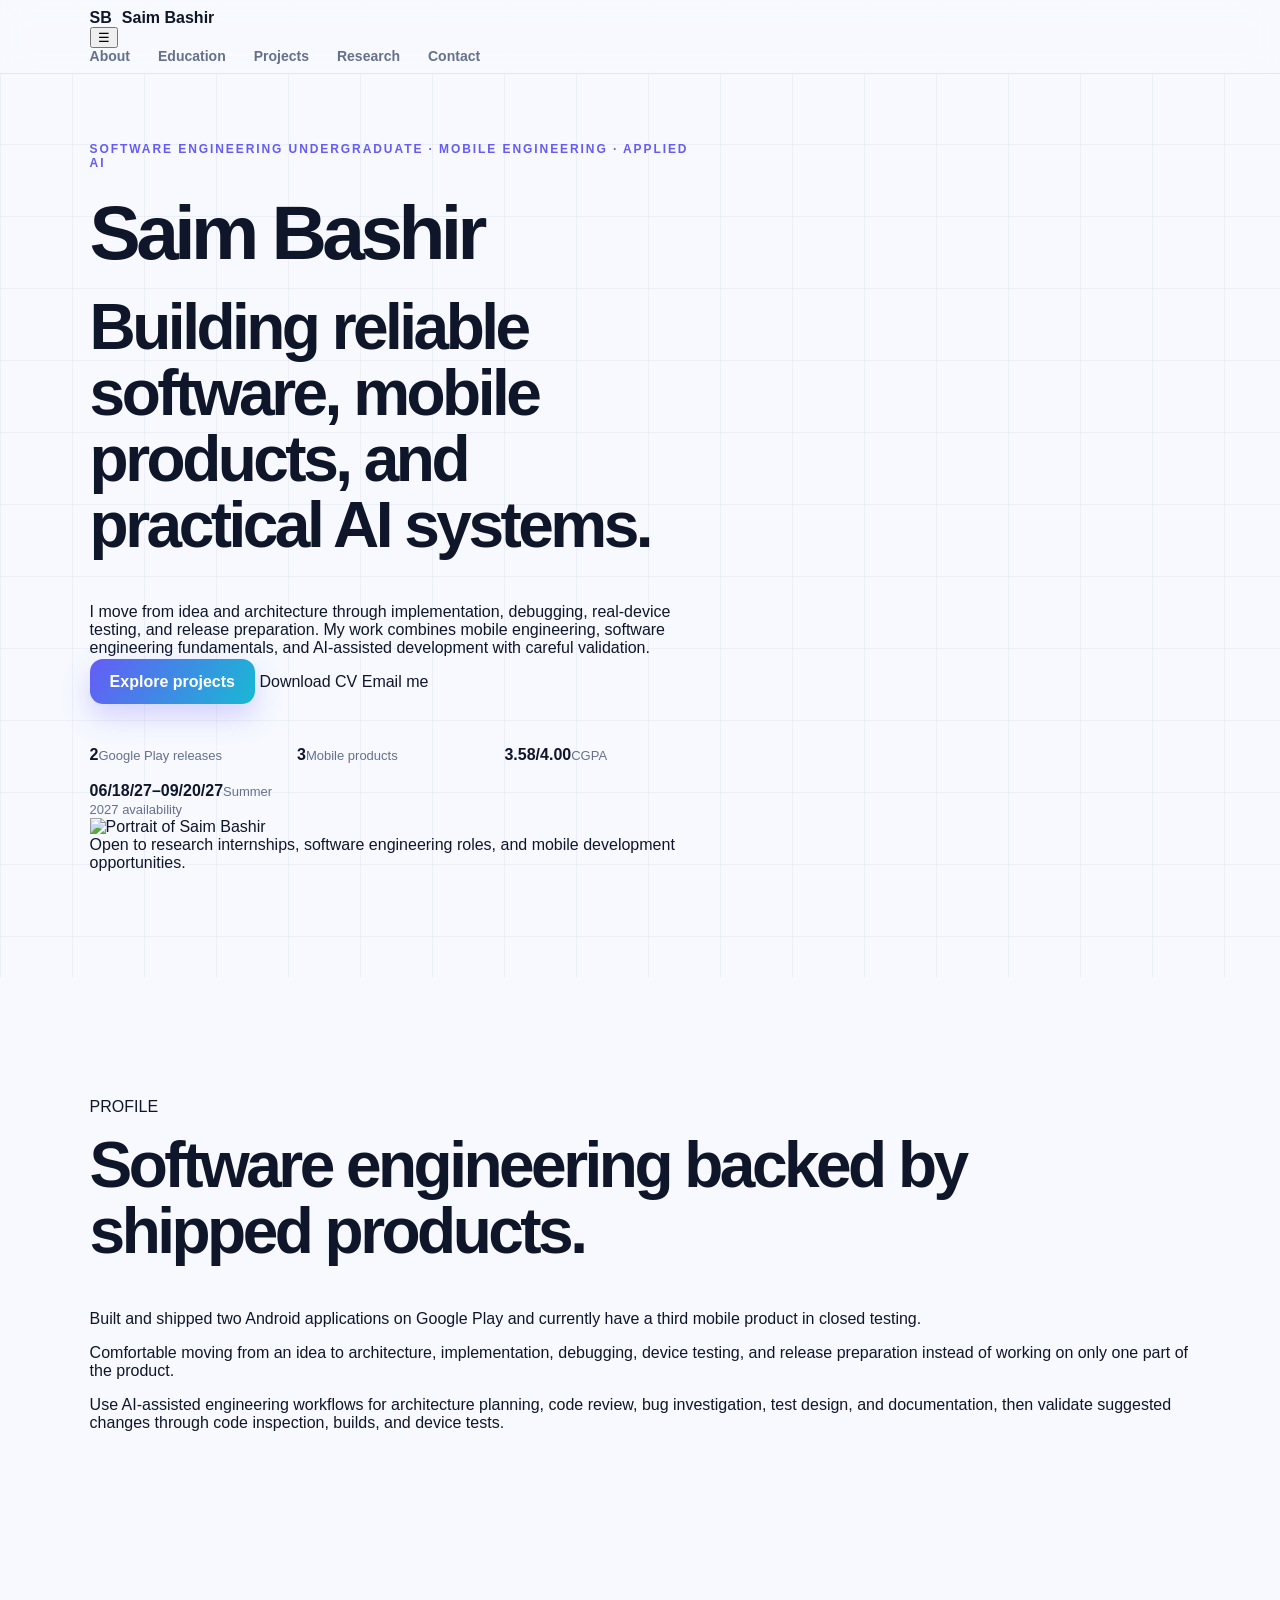
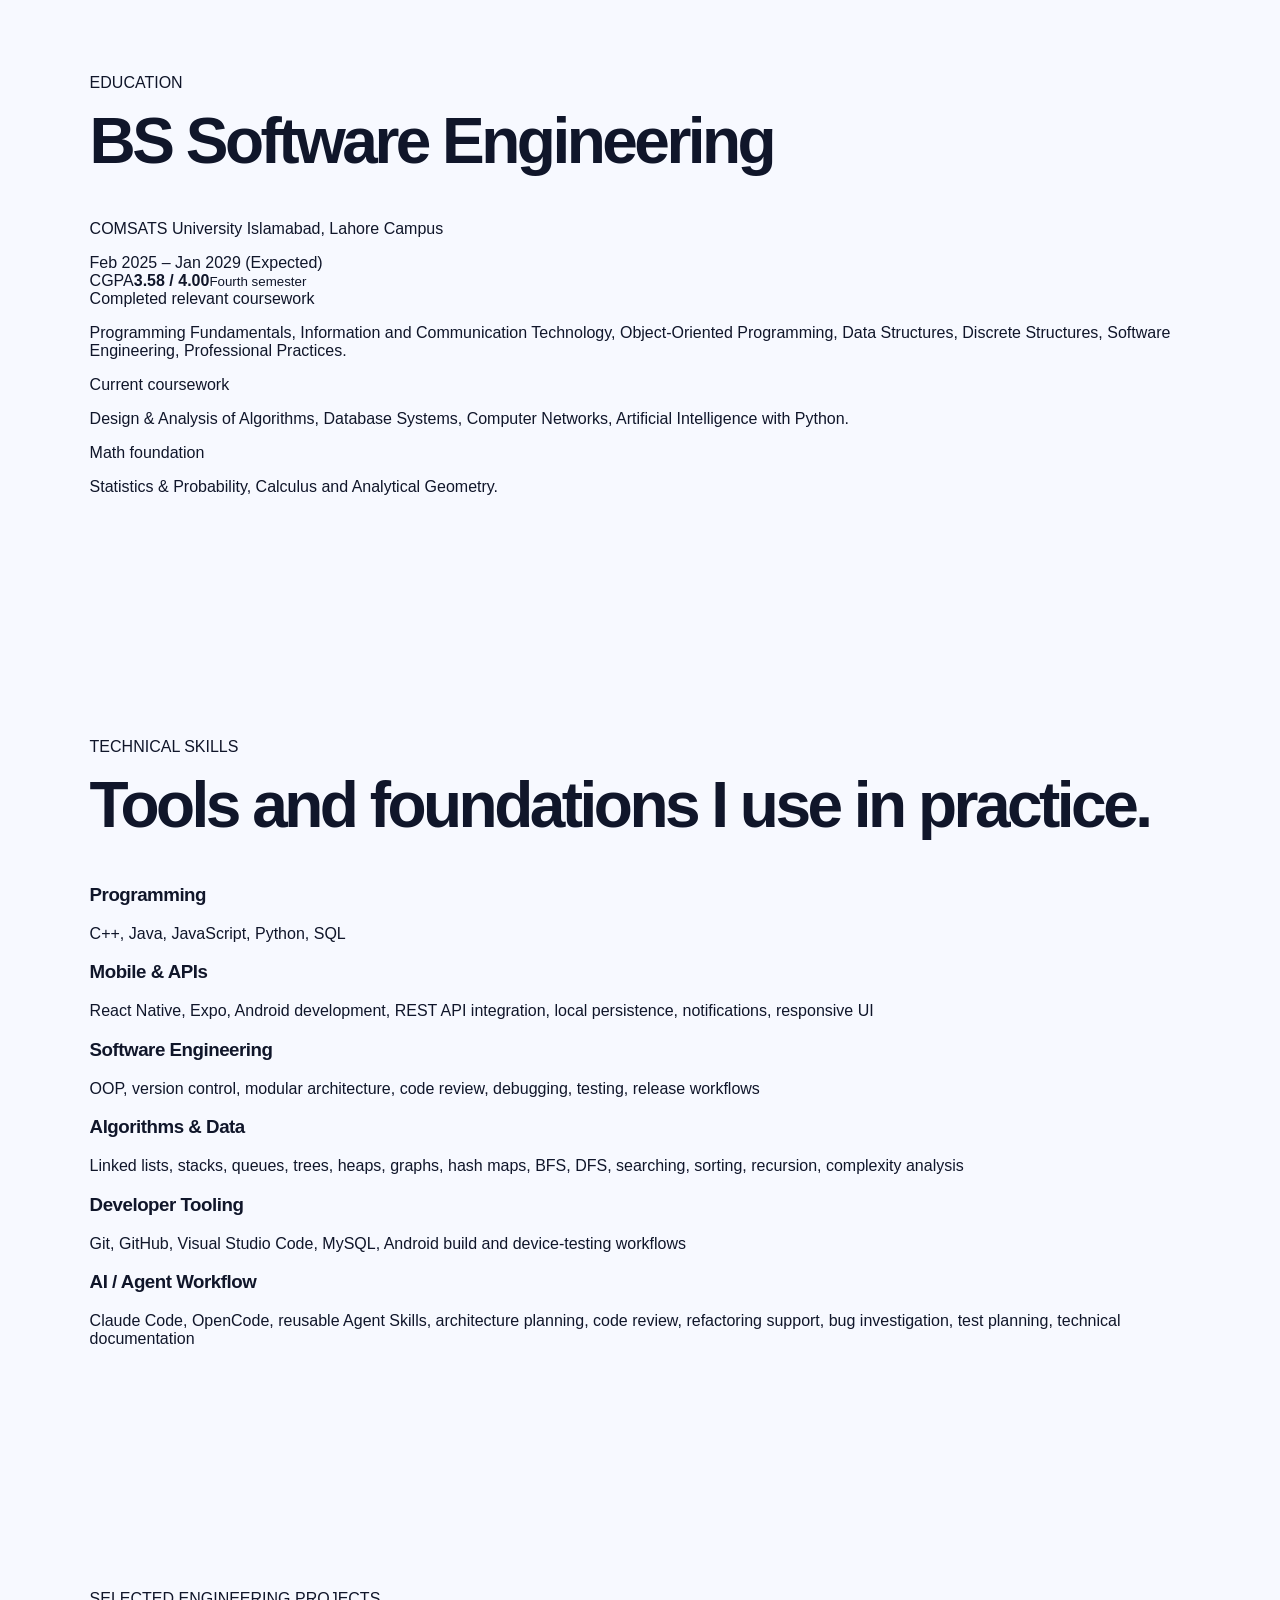
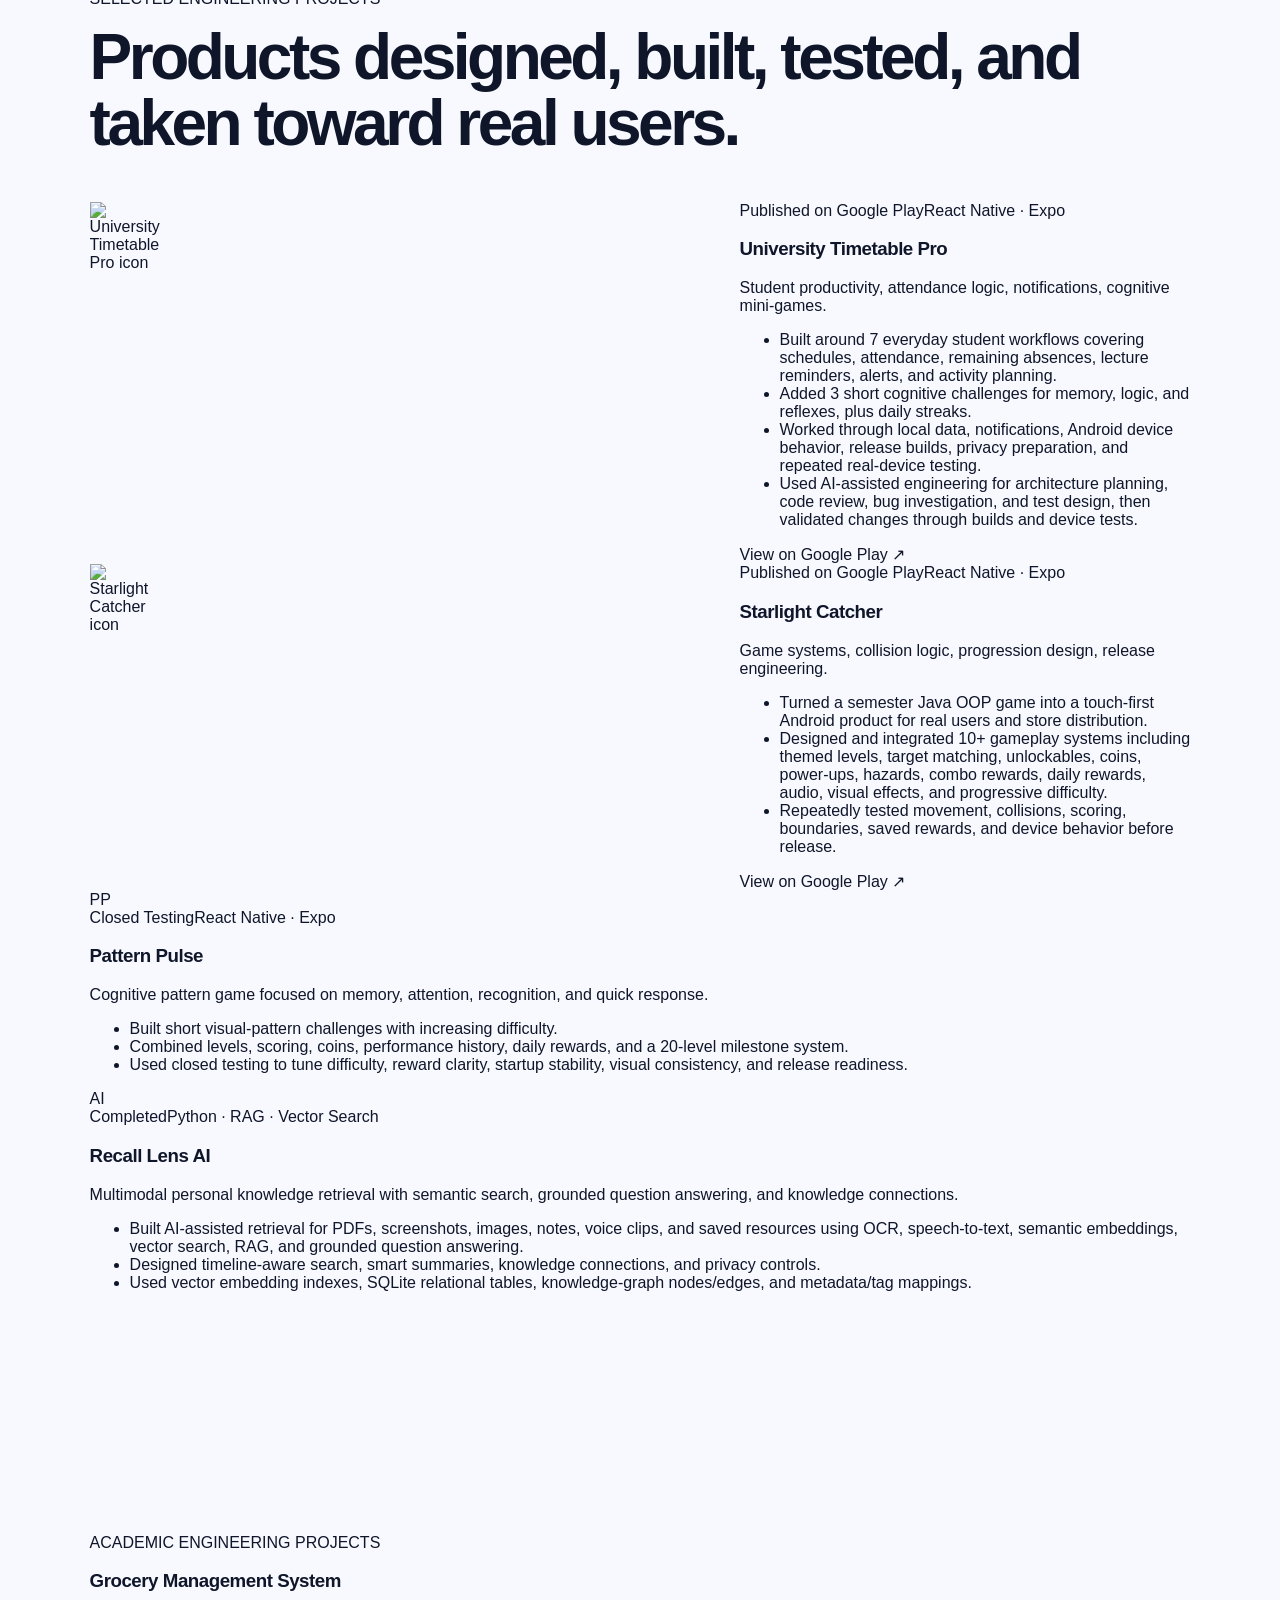
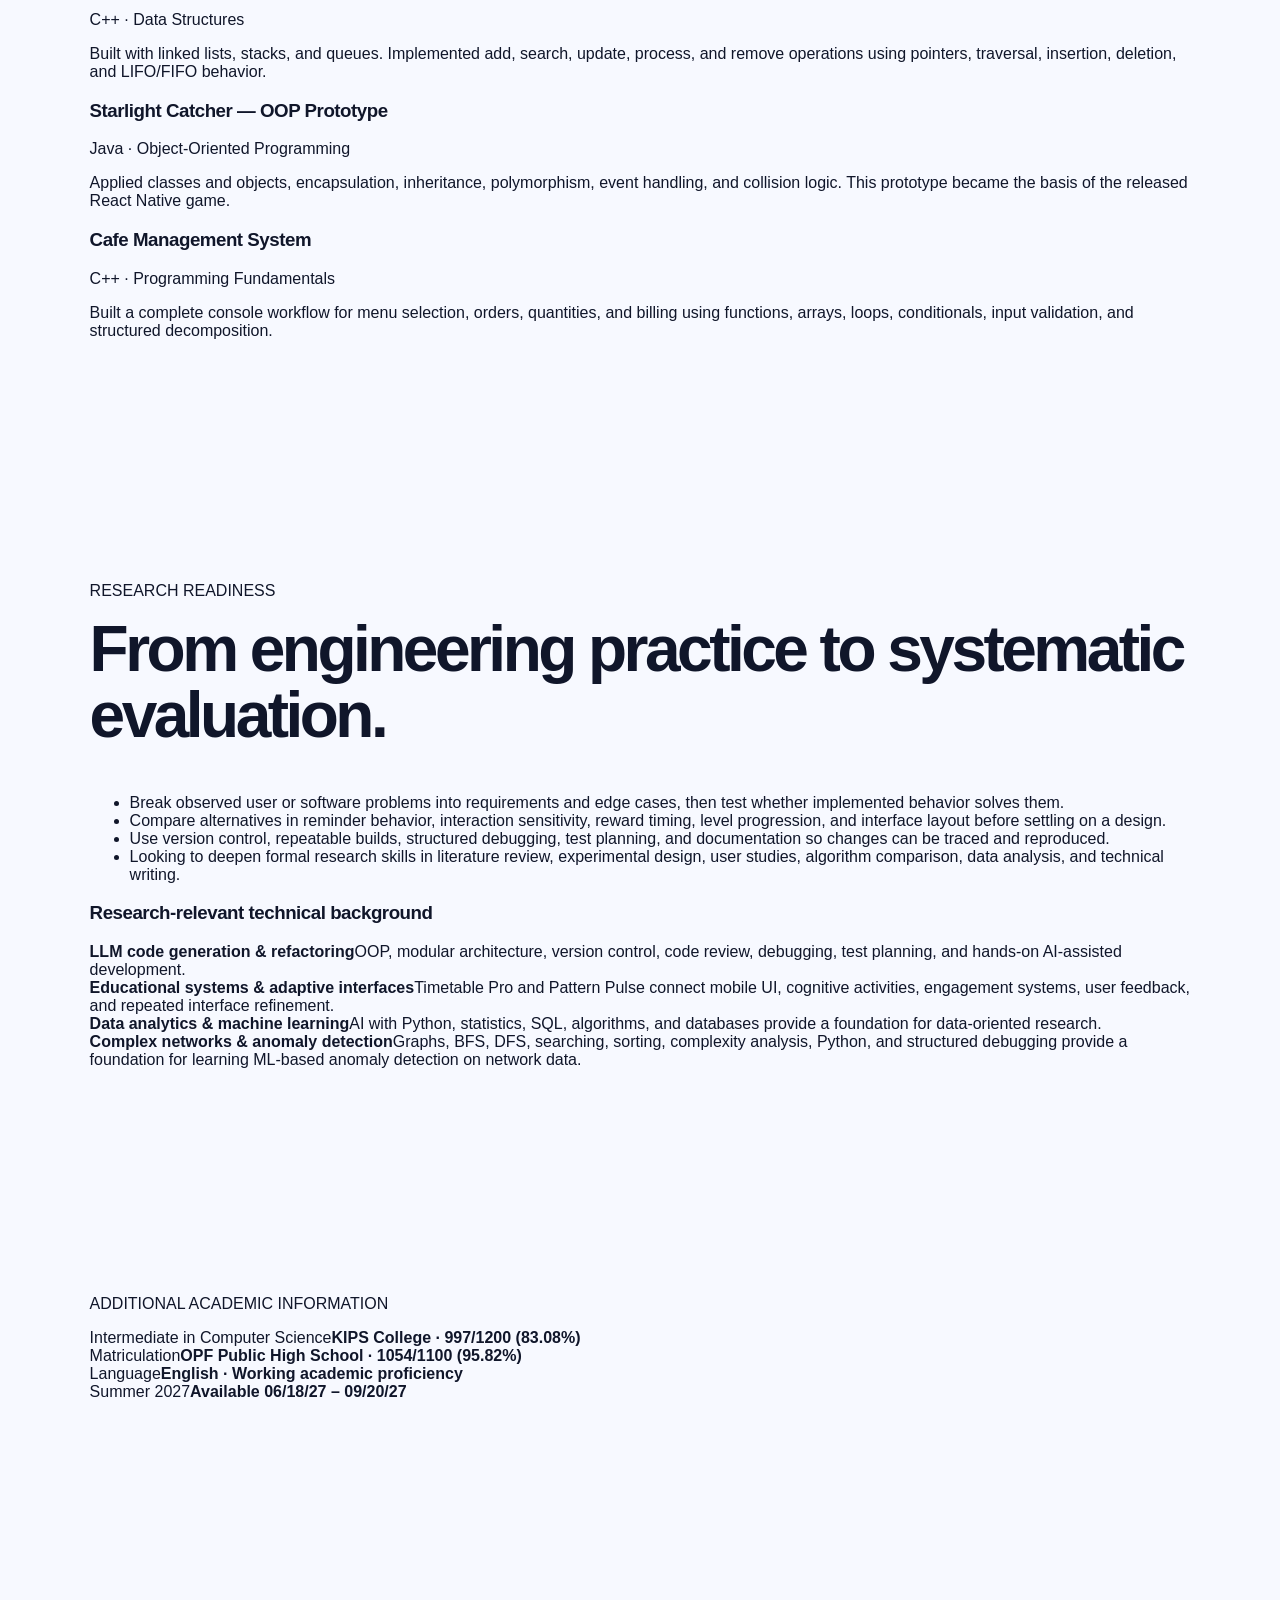
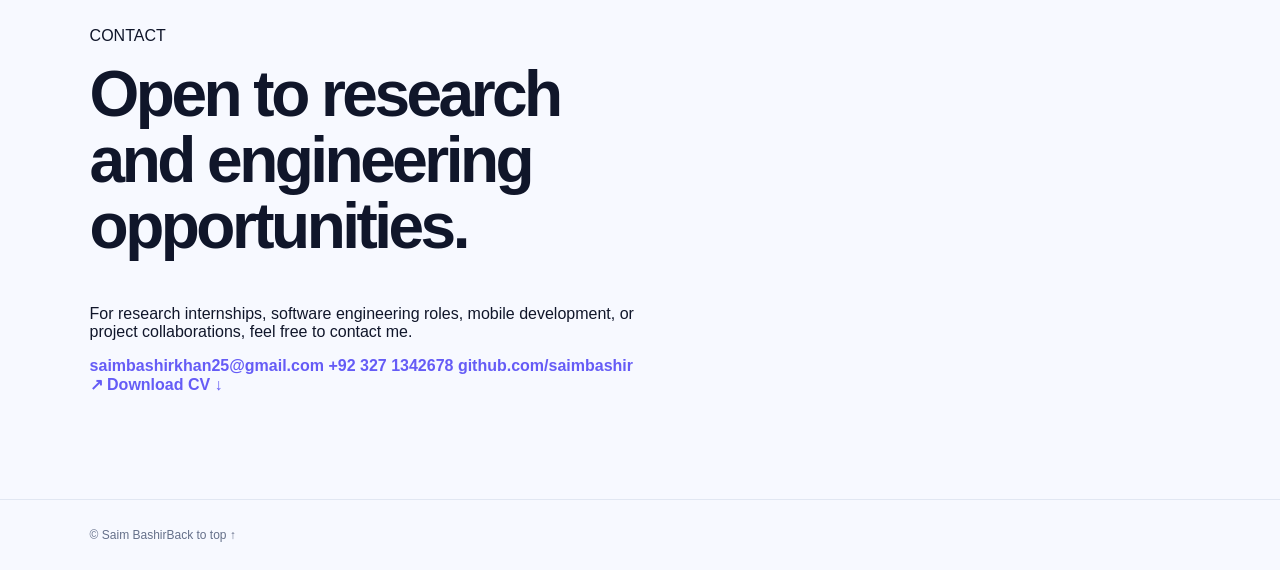
==== commit 077f14d4: "Rename index(8).html to index.html" ====
--- a/index.html
+++ b/index.html
@@ -1,310 +1,240 @@
-<!doctype html>
+<!DOCTYPE html>
 <html lang="en">
 <head>
-<meta charset="UTF-8">
-<meta name="viewport" content="width=device-width,initial-scale=1">
-<meta name="description" content="Saim Bashir — Mobile App Developer and Software Engineering student building published Android products and AI-assisted experiences.">
-<meta name="theme-color" content="#675cf6">
-<title>Saim Bashir | Mobile App Developer</title>
-<link rel="stylesheet" href="styles.css">
-<link rel="stylesheet" href="enhancements.css">
+  <meta charset="UTF-8" />
+  <meta name="viewport" content="width=device-width, initial-scale=1.0" />
+  <meta name="description" content="Saim Bashir — Software Engineering undergraduate, mobile engineer, applied AI builder, and AI-assisted software engineering practitioner." />
+  <meta name="theme-color" content="#0b1f33" />
+  <title>Saim Bashir | Software Engineering & Applied AI</title>
+  <link rel="stylesheet" href="styles.css" />
 </head>
 <body>
-<div id="progress" aria-hidden="true">
-</div>
-<div class="ambient ambient-one">
-</div>
-<div class="ambient ambient-two">
-</div>
-<header>
-<a class="brand" href="#home">
-<b>SB</b>
-<span>Saim Bashir</span>
-</a>
-<nav id="nav">
-<a href="#about">About</a>
-<a href="#projects">Projects</a>
-<a href="#experience">Experience</a>
-<a href="#achievements">Achievements</a>
-<a href="#contact">Contact</a>
-</nav>
-<div class="tools">
-<button id="theme" aria-label="Change theme">☾</button>
-<button id="menu" aria-label="Open menu">☰</button>
-</div>
-</header>
-<main>
-<section class="hero" id="home">
-<div class="hero-copy reveal">
-<div class="identity">
-<img src="saim-bashir-profile.png" alt="Portrait of Saim Bashir">
-<div>
-<strong>Saim Bashir</strong>
-<span>
-<i>
-</i> Available for opportunities</span>
-</div>
-</div>
-<p class="eyebrow">● MOBILE ENGINEER · APPLIED AI</p>
-<h1>Building simple <em>digital experiences</em> that matter.</h1>
-<p class="lead">I’m Saim Bashir, a Software Engineering undergraduate who turns useful ideas into polished mobile apps, games, and AI-powered products.</p>
-<div class="buttons">
-<a class="primary" href="#projects">Explore my work →</a>
-<a class="secondary" href="Saim_Bashir_CV.pdf" download>Download CV ↓</a>
-<a href="mailto:saimbashirkhan25@gmail.com">✉ Email me</a>
-<a href="https://github.com/saimbashir" target="_blank" rel="noreferrer">GitHub ↗</a>
-</div>
-<div class="proof">
-<span>✓ 2 apps published</span>
-<span>✓ 3 mobile products</span>
-<span>✓ Open to opportunities</span>
-</div>
-</div>
-<div class="code reveal">
-<div class="code-top">
-<i>
-</i>
-<i>
-</i>
-<i>
-</i>
-<span>developer.ts</span>
-</div>
-<pre>
-<strong>const</strong> developer = {
-  <b>name:</b> <q>Saim Bashir</q>,
-  <b>role:</b> <q>Mobile App Developer</q>,
-  <b>education:</b> <q>BS Software Engineering</q>,
-  <b>focus:</b> [
-    <q>Useful products</q>,
-    <q>Polished interfaces</q>,
-    <q>Continuous learning</q>
-  ],
-  <b>build:</b> () =&gt; <q>impact</q>
-};</pre>
-<div class="code-foot">● System ready <span>UTF-8</span>
-</div>
-</div>
-</section>
-
-<section id="about">
-<p class="eyebrow reveal">ABOUT ME</p>
-<h2 class="reveal">Curious mind.<br>Practical builder.</h2>
-<div class="about reveal">
-<p class="statement">I create technology that feels clear, useful, and enjoyable from the first tap.</p>
-<div>
-<p>I study Software Engineering at COMSATS University Lahore and build real products alongside my degree. My work includes productivity applications, mobile games, and AI-assisted learning experiences.</p>
-<p>I use AI throughout my workflow for research, ideas, debugging, and improvement—then review, test, and refine every decision myself.</p>
-</div>
-</div>
-<div class="stats reveal">
-<article>
-<b>4+</b>
-<span>Products created</span>
-</article>
-<article>
-<b>2</b>
-<span>Play Store releases</span>
-</article>
-<article>
-<b>3.58</b>
-<span>CGPA out of 4.0</span>
-</article>
-</div>
-</section>
-
-<section class="projects" id="projects">
-<div class="center reveal">
-<p class="eyebrow">SELECTED PROJECTS</p>
-<h2>Ideas brought to life.</h2>
-<p>Real products I designed, developed, tested, and prepared for users.</p>
-</div>
-<div class="grid">
-<article class="project featured reveal">
-<div class="gallery">
-<img class="main-shot" src="https://play-lh.googleusercontent.com/vn60quFF0BeIa92RGVqIOerL38C4S45IeSaCSPGx8zlmXqGD5HjQD0Bvhj9he-w623OXvFDAduZq8nsxKYV-QQ=w1400-h788" alt="University Timetable Pro screenshot">
-<div>
-<img src="https://play-lh.googleusercontent.com/Pdd7tx51FNZpLz81ZuEAFYDH2nqj_iCupiFZzgCK4BC-bxzNG7_dG4rUBcCddAwfUnWqIzhPVLdtW-7m0QD7akg=w1400-h788" alt="Attendance screen">
-<img src="https://play-lh.googleusercontent.com/uzeUEqs5fSA6Ol9RoJ07-JiVfYwz8BhNhG2YGMgbeNCU4PjNs1lsCwMXs0Fyoz7OoJYbuxo1iZQBKD_-WHcVg9g=w1400-h788" alt="Timetable screen">
-</div>
-</div>
-<div class="details">
-<img class="app-icon" src="https://play-lh.googleusercontent.com/Jr0gAFtmGFUVQrxyFrxIQ3SXnA-IBGcvZR_sBkF8pDw-m38pJ2c86h05JJT5fHXhMMaeMj5x4rUcHsMgkGs=w512-h512" alt="University Timetable Pro icon">
-<small>LIVE ON GOOGLE PLAY</small>
-<h3>University Timetable Pro</h3>
-<p>An all-in-one academic companion I designed and developed for university students. It combines smart timetables, attendance tracking, class reminders, an academic dashboard, and built-in IQ games.</p>
-<div class="tags">
-<span>React Native</span>
-<span>Expo</span>
-<span>Education</span>
-</div>
-<a class="store" href="https://play.google.com/store/apps/details?id=com.saimbashir.universitytimetable" target="_blank">View on Google Play ↗</a>
-</div>
-</article>
-<article class="project featured reveal">
-<div class="gallery">
-<img class="main-shot" src="https://play-lh.googleusercontent.com/fdAyXi26zzd1wIlMZJ00FOBSQFwwPZdKSgdQOnaf8NyGH3xKTJpeAmIxR9P6Cyfvi8qs66Hey8aqdKOhjkCU=w1400-h788" alt="Starlight Catcher screenshot">
-<div>
-<img src="https://play-lh.googleusercontent.com/deT2n6AXvWwDA1iha_l0Zx5oXjMYprYW9mt1iCoJh3xzDwPDVwsNF4WsaLu_U2tcayfmqRN5Ezx9i3DnXcVi=w1400-h788" alt="Starlight Catcher gameplay">
-<img src="https://play-lh.googleusercontent.com/umqKpMjklrCXdE9mF-yx6UxQ4SYFT-IcYRT_Zy-nS1CLfRj_ctVzeYuCLqMbhzSW8EG_-DndfBP2sUHeko02=w1400-h788" alt="Starlight Catcher characters">
-</div>
-</div>
-<div class="details">
-<img class="app-icon" src="https://play-lh.googleusercontent.com/N3YQxNj_-y_ihiNmQwW8DnigspLYVNfWHNl0nMRNaYCEWZY4BJpouXoEyTNWePyefTkIb4XxQird8M7PGWb43g=w512-h512" alt="Starlight Catcher icon">
-<small>LIVE ON GOOGLE PLAY</small>
-<h3>Starlight Catcher</h3>
-<p>A family-friendly neon arcade game I created around speed, accuracy, and color recognition. Players catch matching stars, complete progressive challenges, unlock characters, collect rewards, and use special abilities.</p>
-<div class="tags">
-<span>Game Design</span>
-<span>Google Play</span>
-<span>React Native</span>
-</div>
-<a class="store" href="https://play.google.com/store/apps/details?id=com.saimbashir.neoncolorcatcher" target="_blank">View on Google Play ↗</a>
-</div>
-</article>
-<article class="project mini reveal">
-<div class="symbol">◉</div>
-<small>BRAIN TRAINING GAME</small>
-<h3>Pattern Pulse</h3>
-<p>A fast memory and pattern-recognition game with neon visuals, rewards, and carefully designed progression.</p>
-<div class="tags">
-<span>Expo</span>
-<span>UI Design</span>
-<span>Game Logic</span>
-</div>
-</article>
-<article class="project mini reveal">
-<div class="symbol">AI</div>
-<small>AI LEARNING ASSISTANT</small>
-<h3>AI Language Trainer</h3>
-<p>An intelligent language-learning assistant that helps users practise conversation, vocabulary, pronunciation, and everyday communication.</p>
-<div class="tags">
-<span>Artificial Intelligence</span>
-<span>Education</span>
-<span>Languages</span>
-</div>
-</article>
-</div>
-</section>
-
-<section id="experience">
-<p class="eyebrow reveal">SKILLS & JOURNEY</p>
-<h2 class="reveal">Learning by building.</h2>
-<div class="journey">
-<div class="skills reveal">
-<span>React Native</span>
-<span>Expo</span>
-<span>JavaScript</span>
-<span>TypeScript</span>
-<span>React</span>
-<span>HTML & CSS</span>
-<span>SQL & MySQL</span>
-<span>Git & GitHub</span>
-<span>UI/UX Design</span>
-<span>Google Play</span>
-<span>AI-assisted Development</span>
-<span>Problem Solving</span>
-</div>
-<div class="timeline reveal">
-<article>
-<time>2026 — PRESENT</time>
-<div>
-<h3>Independent Mobile App Developer</h3>
-<p>Building, testing, and preparing original mobile applications and games for Google Play.</p>
-</div>
-</article>
-<article>
-<time>FEB 2025 — JAN 2029</time>
-<div>
-<h3>BS Software Engineering</h3>
-<p>COMSATS University Lahore</p>
-<p>Developing strong foundations in programming, software design, databases, networks, and modern product development.</p>
-</div>
-</article>
-</div>
-</div>
-</section>
-
-<section class="achievements" id="achievements">
-<div class="center reveal">
-<p class="eyebrow">ACHIEVEMENTS</p>
-<h2>Progress I can demonstrate.</h2>
-</div>
-<div class="cards">
-<article class="reveal">
-<b>▣</b>
-<small>PRODUCT MILESTONE</small>
-<h3>Two Google Play releases</h3>
-<p>Designed, developed, tested, and published University Timetable Pro and Starlight Catcher.</p>
-</article>
-<article class="reveal">
-<b>★</b>
-<small>ACADEMIC PERFORMANCE</small>
-<h3>3.58 / 4.00 CGPA</h3>
-<p>Maintaining strong academic performance while completing practical software projects.</p>
-</article>
-<article class="reveal">
-<b>✦</b>
-<small>INDEPENDENT LEARNING</small>
-<h3>AI-assisted development</h3>
-<p>Using modern AI tools responsibly for research, debugging, iteration, and product improvement.</p>
-</article>
-</div>
-</section>
-
-<section class="workflow">
-<div class="reveal">
-<p class="eyebrow">AI-ASSISTED WORKFLOW</p>
-<h2>Faster with AI.<br>Better with judgment.</h2>
-<p>I use AI for architecture planning, code review, bug investigation, test design, and documentation—then validate every suggestion through code inspection, builds, and real-device tests.</p>
-</div>
-<ol class="reveal">
-<li>
-<b>01</b> Understand the problem</li>
-<li>
-<b>02</b> Plan architecture with AI</li>
-<li>
-<b>03</b> Build, review and debug</li>
-<li>
-<b>04</b> Test on real devices</li>
-</ol>
-</section>
-
-<section class="contact" id="contact">
-<div class="reveal">
-<img class="contact-photo" src="saim-bashir-profile.png" alt="Saim Bashir">
-<p class="eyebrow">CONTACT</p>
-<h2>Let’s create something useful.</h2>
-<p>For internships, junior mobile development roles, or project collaborations, send me a message.</p>
-<p>
-<a href="mailto:saimbashirkhan25@gmail.com">✉ saimbashirkhan25@gmail.com</a>
-</p>
-<p>
-<a href="https://github.com/saimbashir" target="_blank">github.com/saimbashir ↗</a>
-</p>
-</div>
-<form id="contactForm" class="reveal">
-<label>Your name<input name="name" required placeholder="Enter your name">
-</label>
-<label>Your email<input name="email" type="email" required placeholder="you@example.com">
-</label>
-<label>Your message<textarea name="message" required rows="4" placeholder="Tell me about your idea">
-</textarea>
-</label>
-<button class="primary" type="submit">Prepare email →</button>
-<small>This opens your email app with the message ready to send directly to Saim.</small>
-</form>
-</section>
-</main>
-<footer>
-<a class="brand" href="#home">
-<b>SB</b>
-<span>Saim Bashir</span>
-</a>
-<p>Mobile Developer · Software Engineering Student</p>
-<a href="#home">Back to top ↑</a>
-</footer>
-<script src="script.js">
-</script>
+  <header class="site-header" id="top">
+    <div class="container nav-wrap">
+      <a class="brand" href="#top" aria-label="Saim Bashir home">SB <span>Saim Bashir</span></a>
+      <button class="menu-btn" id="menuBtn" aria-label="Open navigation" aria-expanded="false">☰</button>
+      <nav class="nav" id="nav">
+        <a href="#about">About</a>
+        <a href="#education">Education</a>
+        <a href="#projects">Projects</a>
+        <a href="#research">Research</a>
+        <a href="#contact">Contact</a>
+      </nav>
+    </div>
+  </header>
+
+  <main>
+    <section class="hero section">
+      <div class="container hero-grid">
+        <div class="hero-copy">
+          <p class="eyebrow">SOFTWARE ENGINEERING UNDERGRADUATE · MOBILE ENGINEERING · APPLIED AI</p>
+          <h1>Saim Bashir</h1>
+          <h2>Building reliable software, mobile products, and practical AI systems.</h2>
+          <p class="hero-text">I move from idea and architecture through implementation, debugging, real-device testing, and release preparation. My work combines mobile engineering, software engineering fundamentals, and AI-assisted development with careful validation.</p>
+          <div class="hero-actions">
+            <a class="btn primary" href="#projects">Explore projects</a>
+            <a class="btn secondary" href="assets/Saim_Bashir_CV.pdf" download>Download CV</a>
+            <a class="btn text" href="mailto:saimbashirkhan25@gmail.com">Email me</a>
+          </div>
+          <div class="stats" aria-label="Profile highlights">
+            <div><strong>2</strong><span>Google Play releases</span></div>
+            <div><strong>3</strong><span>Mobile products</span></div>
+            <div><strong>3.58/4.00</strong><span>CGPA</span></div>
+            <div><strong>06/18/27–09/20/27</strong><span>Summer 2027 availability</span></div>
+          </div>
+        </div>
+        <div class="hero-card">
+          <img src="https://saim-bashir-portfolio.vercel.app/saim-bashir-profile.png" alt="Portrait of Saim Bashir" />
+          <div class="hero-card-body">
+            <span class="status-dot"></span> Open to research internships, software engineering roles, and mobile development opportunities.
+          </div>
+        </div>
+      </div>
+    </section>
+
+    <section class="section soft" id="about">
+      <div class="container two-col">
+        <div>
+          <p class="section-kicker">PROFILE</p>
+          <h2>Software engineering backed by shipped products.</h2>
+        </div>
+        <div class="copy-stack">
+          <p>Built and shipped two Android applications on Google Play and currently have a third mobile product in closed testing.</p>
+          <p>Comfortable moving from an idea to architecture, implementation, debugging, device testing, and release preparation instead of working on only one part of the product.</p>
+          <p>Use AI-assisted engineering workflows for architecture planning, code review, bug investigation, test design, and documentation, then validate suggested changes through code inspection, builds, and device tests.</p>
+        </div>
+      </div>
+    </section>
+
+    <section class="section" id="education">
+      <div class="container">
+        <p class="section-kicker">EDUCATION</p>
+        <div class="education-card">
+          <div class="edu-head">
+            <div>
+              <h2>BS Software Engineering</h2>
+              <p>COMSATS University Islamabad, Lahore Campus</p>
+            </div>
+            <div class="edu-meta">Feb 2025 – Jan 2029 (Expected)</div>
+          </div>
+          <div class="edu-grid">
+            <div class="mini-card"><span>CGPA</span><strong>3.58 / 4.00</strong><small>Fourth semester</small></div>
+            <div class="mini-card wide"><span>Completed relevant coursework</span><p>Programming Fundamentals, Information and Communication Technology, Object-Oriented Programming, Data Structures, Discrete Structures, Software Engineering, Professional Practices.</p></div>
+            <div class="mini-card wide"><span>Current coursework</span><p>Design &amp; Analysis of Algorithms, Database Systems, Computer Networks, Artificial Intelligence with Python.</p></div>
+            <div class="mini-card wide"><span>Math foundation</span><p>Statistics &amp; Probability, Calculus and Analytical Geometry.</p></div>
+          </div>
+        </div>
+      </div>
+    </section>
+
+    <section class="section soft" id="skills">
+      <div class="container">
+        <p class="section-kicker">TECHNICAL SKILLS</p>
+        <h2>Tools and foundations I use in practice.</h2>
+        <div class="skill-grid">
+          <article><h3>Programming</h3><p>C++, Java, JavaScript, Python, SQL</p></article>
+          <article><h3>Mobile &amp; APIs</h3><p>React Native, Expo, Android development, REST API integration, local persistence, notifications, responsive UI</p></article>
+          <article><h3>Software Engineering</h3><p>OOP, version control, modular architecture, code review, debugging, testing, release workflows</p></article>
+          <article><h3>Algorithms &amp; Data</h3><p>Linked lists, stacks, queues, trees, heaps, graphs, hash maps, BFS, DFS, searching, sorting, recursion, complexity analysis</p></article>
+          <article><h3>Developer Tooling</h3><p>Git, GitHub, Visual Studio Code, MySQL, Android build and device-testing workflows</p></article>
+          <article><h3>AI / Agent Workflow</h3><p>Claude Code, OpenCode, reusable Agent Skills, architecture planning, code review, refactoring support, bug investigation, test planning, technical documentation</p></article>
+        </div>
+      </div>
+    </section>
+
+    <section class="section" id="projects">
+      <div class="container">
+        <p class="section-kicker">SELECTED ENGINEERING PROJECTS</p>
+        <h2>Products designed, built, tested, and taken toward real users.</h2>
+        <div class="project-grid">
+          <article class="project-card featured">
+            <div class="project-icon app-icon"><img src="https://play-lh.googleusercontent.com/Jr0gAFtmGFUVQrxyFrxIQ3SXnA-IBGcvZR_sBkF8pDw-m38pJ2c86h05JJT5fHXhMMaeMj5x4rUcHsMgkGs=w512-h512" alt="University Timetable Pro icon" /></div>
+            <div class="project-body">
+              <div class="project-meta"><span class="badge live">Published on Google Play</span><span>React Native · Expo</span></div>
+              <h3>University Timetable Pro</h3>
+              <p class="project-lead">Student productivity, attendance logic, notifications, cognitive mini-games.</p>
+              <ul>
+                <li>Built around 7 everyday student workflows covering schedules, attendance, remaining absences, lecture reminders, alerts, and activity planning.</li>
+                <li>Added 3 short cognitive challenges for memory, logic, and reflexes, plus daily streaks.</li>
+                <li>Worked through local data, notifications, Android device behavior, release builds, privacy preparation, and repeated real-device testing.</li>
+                <li>Used AI-assisted engineering for architecture planning, code review, bug investigation, and test design, then validated changes through builds and device tests.</li>
+              </ul>
+              <a class="project-link" href="https://play.google.com/store/apps/details?id=com.saimbashir.universitytimetable" target="_blank" rel="noopener">View on Google Play ↗</a>
+            </div>
+          </article>
+
+          <article class="project-card featured">
+            <div class="project-icon app-icon"><img src="https://play-lh.googleusercontent.com/N3YQxNj_-y_ihiNmQwW8DnigspLYVNfWHNl0nMRNaYCEWZY4BJpouXoEyTNWePyefTkIb4XxQird8M7PGWb43g=w512-h512" alt="Starlight Catcher icon" /></div>
+            <div class="project-body">
+              <div class="project-meta"><span class="badge live">Published on Google Play</span><span>React Native · Expo</span></div>
+              <h3>Starlight Catcher</h3>
+              <p class="project-lead">Game systems, collision logic, progression design, release engineering.</p>
+              <ul>
+                <li>Turned a semester Java OOP game into a touch-first Android product for real users and store distribution.</li>
+                <li>Designed and integrated 10+ gameplay systems including themed levels, target matching, unlockables, coins, power-ups, hazards, combo rewards, daily rewards, audio, visual effects, and progressive difficulty.</li>
+                <li>Repeatedly tested movement, collisions, scoring, boundaries, saved rewards, and device behavior before release.</li>
+              </ul>
+              <a class="project-link" href="https://play.google.com/store/apps/details?id=com.saimbashir.neoncolorcatcher" target="_blank" rel="noopener">View on Google Play ↗</a>
+            </div>
+          </article>
+
+          <article class="project-card">
+            <div class="project-icon">PP</div>
+            <div class="project-body">
+              <div class="project-meta"><span class="badge testing">Closed Testing</span><span>React Native · Expo</span></div>
+              <h3>Pattern Pulse</h3>
+              <p class="project-lead">Cognitive pattern game focused on memory, attention, recognition, and quick response.</p>
+              <ul>
+                <li>Built short visual-pattern challenges with increasing difficulty.</li>
+                <li>Combined levels, scoring, coins, performance history, daily rewards, and a 20-level milestone system.</li>
+                <li>Used closed testing to tune difficulty, reward clarity, startup stability, visual consistency, and release readiness.</li>
+              </ul>
+            </div>
+          </article>
+
+          <article class="project-card ai-card">
+            <div class="project-icon">AI</div>
+            <div class="project-body">
+              <div class="project-meta"><span class="badge completed">Completed</span><span>Python · RAG · Vector Search</span></div>
+              <h3>Recall Lens AI</h3>
+              <p class="project-lead">Multimodal personal knowledge retrieval with semantic search, grounded question answering, and knowledge connections.</p>
+              <ul>
+                <li>Built AI-assisted retrieval for PDFs, screenshots, images, notes, voice clips, and saved resources using OCR, speech-to-text, semantic embeddings, vector search, RAG, and grounded question answering.</li>
+                <li>Designed timeline-aware search, smart summaries, knowledge connections, and privacy controls.</li>
+                <li>Used vector embedding indexes, SQLite relational tables, knowledge-graph nodes/edges, and metadata/tag mappings.</li>
+              </ul>
+            </div>
+          </article>
+        </div>
+      </div>
+    </section>
+
+    <section class="section soft" id="academic-projects">
+      <div class="container">
+        <p class="section-kicker">ACADEMIC ENGINEERING PROJECTS</p>
+        <div class="academic-grid">
+          <article><h3>Grocery Management System</h3><p class="tech">C++ · Data Structures</p><p>Built with linked lists, stacks, and queues. Implemented add, search, update, process, and remove operations using pointers, traversal, insertion, deletion, and LIFO/FIFO behavior.</p></article>
+          <article><h3>Starlight Catcher — OOP Prototype</h3><p class="tech">Java · Object-Oriented Programming</p><p>Applied classes and objects, encapsulation, inheritance, polymorphism, event handling, and collision logic. This prototype became the basis of the released React Native game.</p></article>
+          <article><h3>Cafe Management System</h3><p class="tech">C++ · Programming Fundamentals</p><p>Built a complete console workflow for menu selection, orders, quantities, and billing using functions, arrays, loops, conditionals, input validation, and structured decomposition.</p></article>
+        </div>
+      </div>
+    </section>
+
+    <section class="section" id="research">
+      <div class="container research-grid">
+        <div>
+          <p class="section-kicker">RESEARCH READINESS</p>
+          <h2>From engineering practice to systematic evaluation.</h2>
+          <ul class="check-list">
+            <li>Break observed user or software problems into requirements and edge cases, then test whether implemented behavior solves them.</li>
+            <li>Compare alternatives in reminder behavior, interaction sensitivity, reward timing, level progression, and interface layout before settling on a design.</li>
+            <li>Use version control, repeatable builds, structured debugging, test planning, and documentation so changes can be traced and reproduced.</li>
+            <li>Looking to deepen formal research skills in literature review, experimental design, user studies, algorithm comparison, data analysis, and technical writing.</li>
+          </ul>
+        </div>
+        <div class="research-panel">
+          <h3>Research-relevant technical background</h3>
+          <div class="research-item"><strong>LLM code generation &amp; refactoring</strong><span>OOP, modular architecture, version control, code review, debugging, test planning, and hands-on AI-assisted development.</span></div>
+          <div class="research-item"><strong>Educational systems &amp; adaptive interfaces</strong><span>Timetable Pro and Pattern Pulse connect mobile UI, cognitive activities, engagement systems, user feedback, and repeated interface refinement.</span></div>
+          <div class="research-item"><strong>Data analytics &amp; machine learning</strong><span>AI with Python, statistics, SQL, algorithms, and databases provide a foundation for data-oriented research.</span></div>
+          <div class="research-item"><strong>Complex networks &amp; anomaly detection</strong><span>Graphs, BFS, DFS, searching, sorting, complexity analysis, Python, and structured debugging provide a foundation for learning ML-based anomaly detection on network data.</span></div>
+        </div>
+      </div>
+    </section>
+
+    <section class="section soft" id="academic-info">
+      <div class="container">
+        <p class="section-kicker">ADDITIONAL ACADEMIC INFORMATION</p>
+        <div class="facts-grid">
+          <div><span>Intermediate in Computer Science</span><strong>KIPS College · 997/1200 (83.08%)</strong></div>
+          <div><span>Matriculation</span><strong>OPF Public High School · 1054/1100 (95.82%)</strong></div>
+          <div><span>Language</span><strong>English · Working academic proficiency</strong></div>
+          <div><span>Summer 2027</span><strong>Available 06/18/27 – 09/20/27</strong></div>
+        </div>
+      </div>
+    </section>
+
+    <section class="section contact" id="contact">
+      <div class="container contact-card">
+        <div>
+          <p class="section-kicker">CONTACT</p>
+          <h2>Open to research and engineering opportunities.</h2>
+          <p>For research internships, software engineering roles, mobile development, or project collaborations, feel free to contact me.</p>
+        </div>
+        <div class="contact-links">
+          <a href="mailto:saimbashirkhan25@gmail.com">saimbashirkhan25@gmail.com</a>
+          <a href="tel:+923271342678">+92 327 1342678</a>
+          <a href="https://github.com/saimbashir" target="_blank" rel="noopener">github.com/saimbashir ↗</a>
+          <a href="assets/Saim_Bashir_CV.pdf" download>Download CV ↓</a>
+        </div>
+      </div>
+    </section>
+  </main>
+
+  <footer class="footer">
+    <div class="container"><span>© <span id="year"></span> Saim Bashir</span><a href="#top">Back to top ↑</a></div>
+  </footer>
+
+  <script src="script.js"></script>
 </body>
 </html>
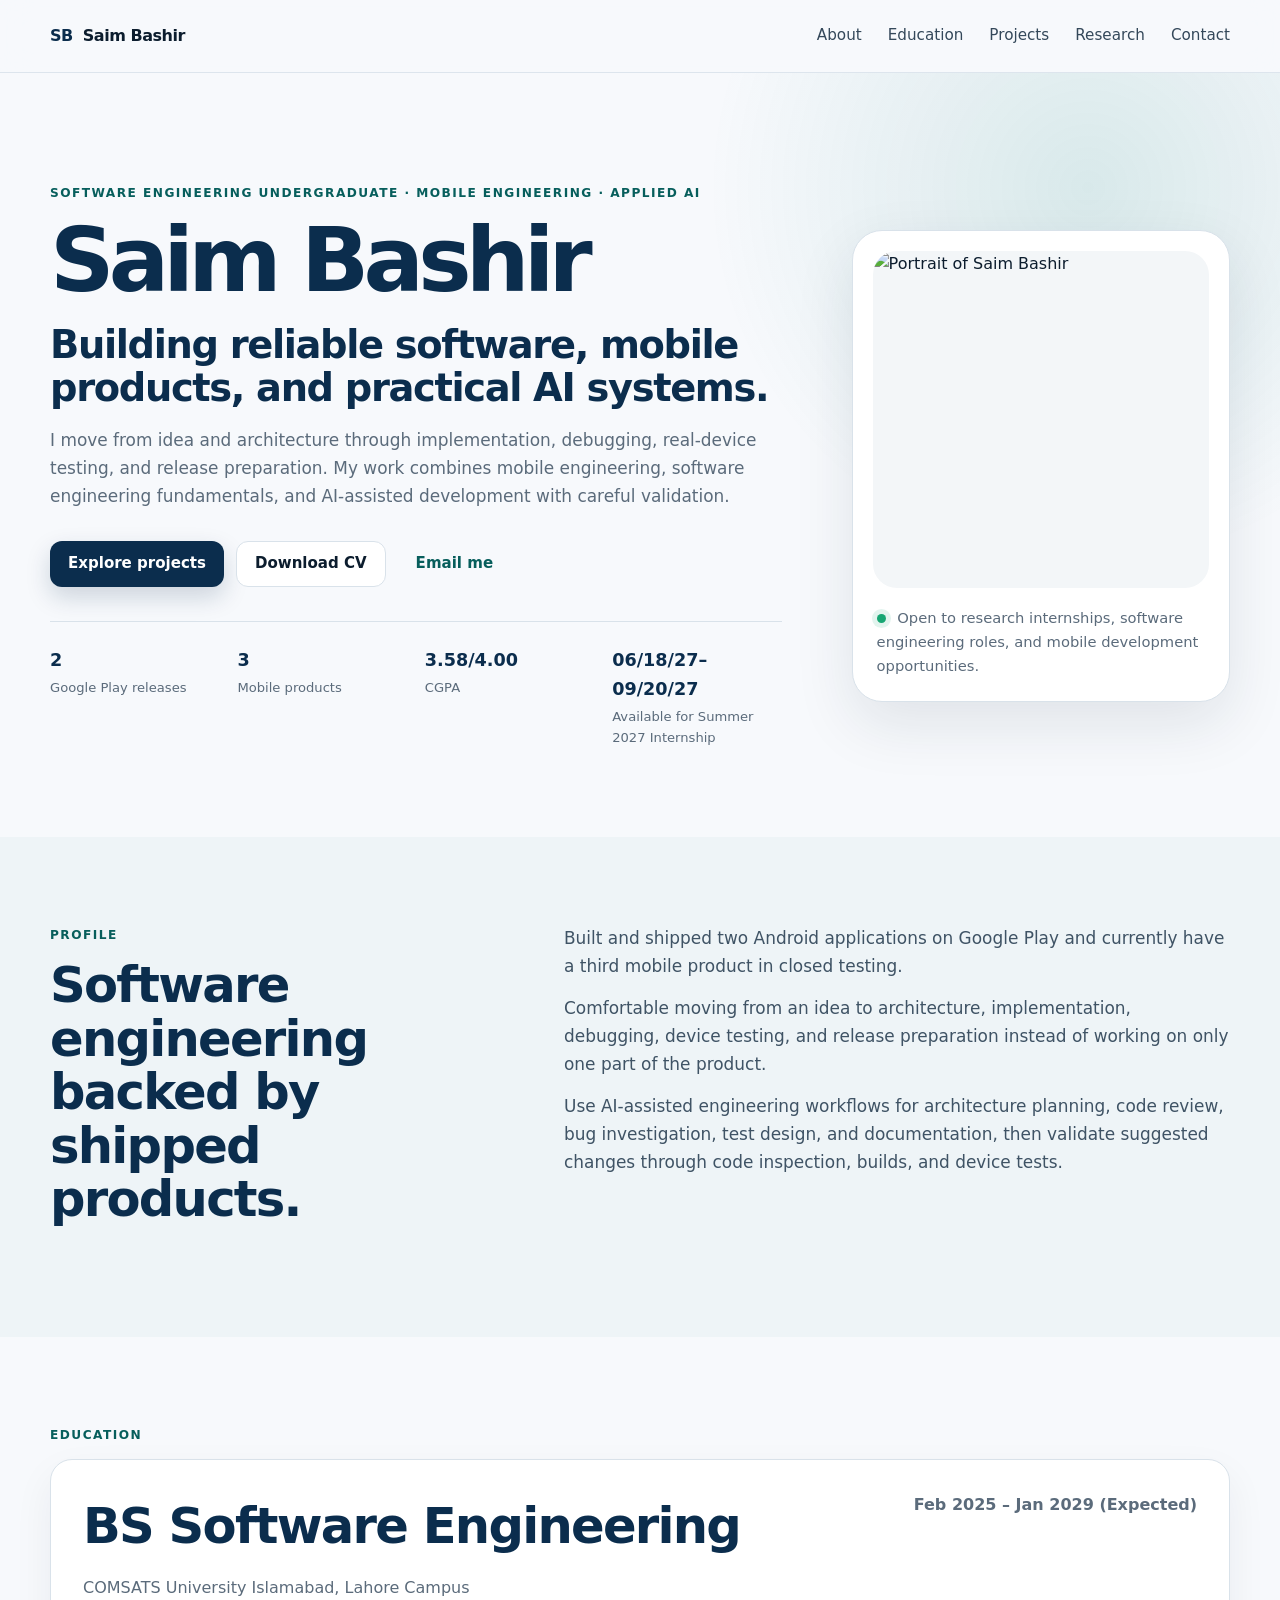
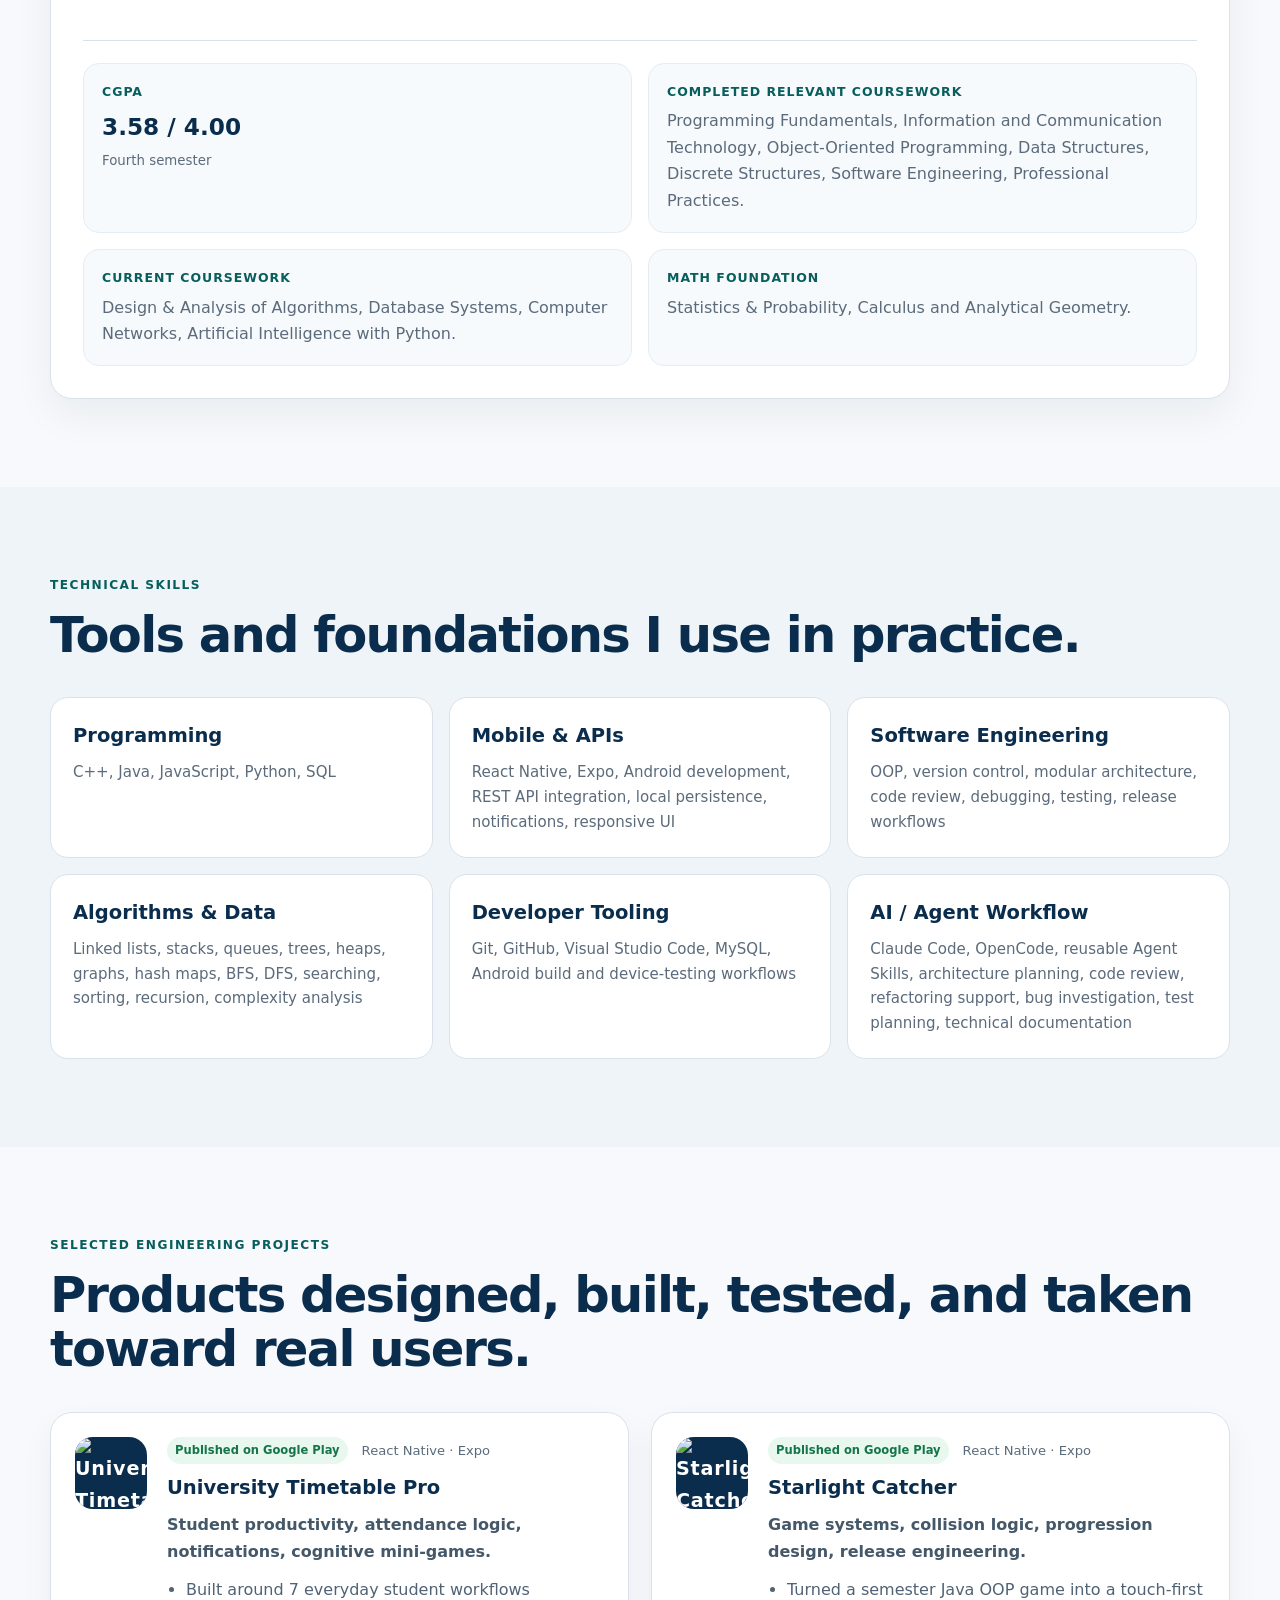
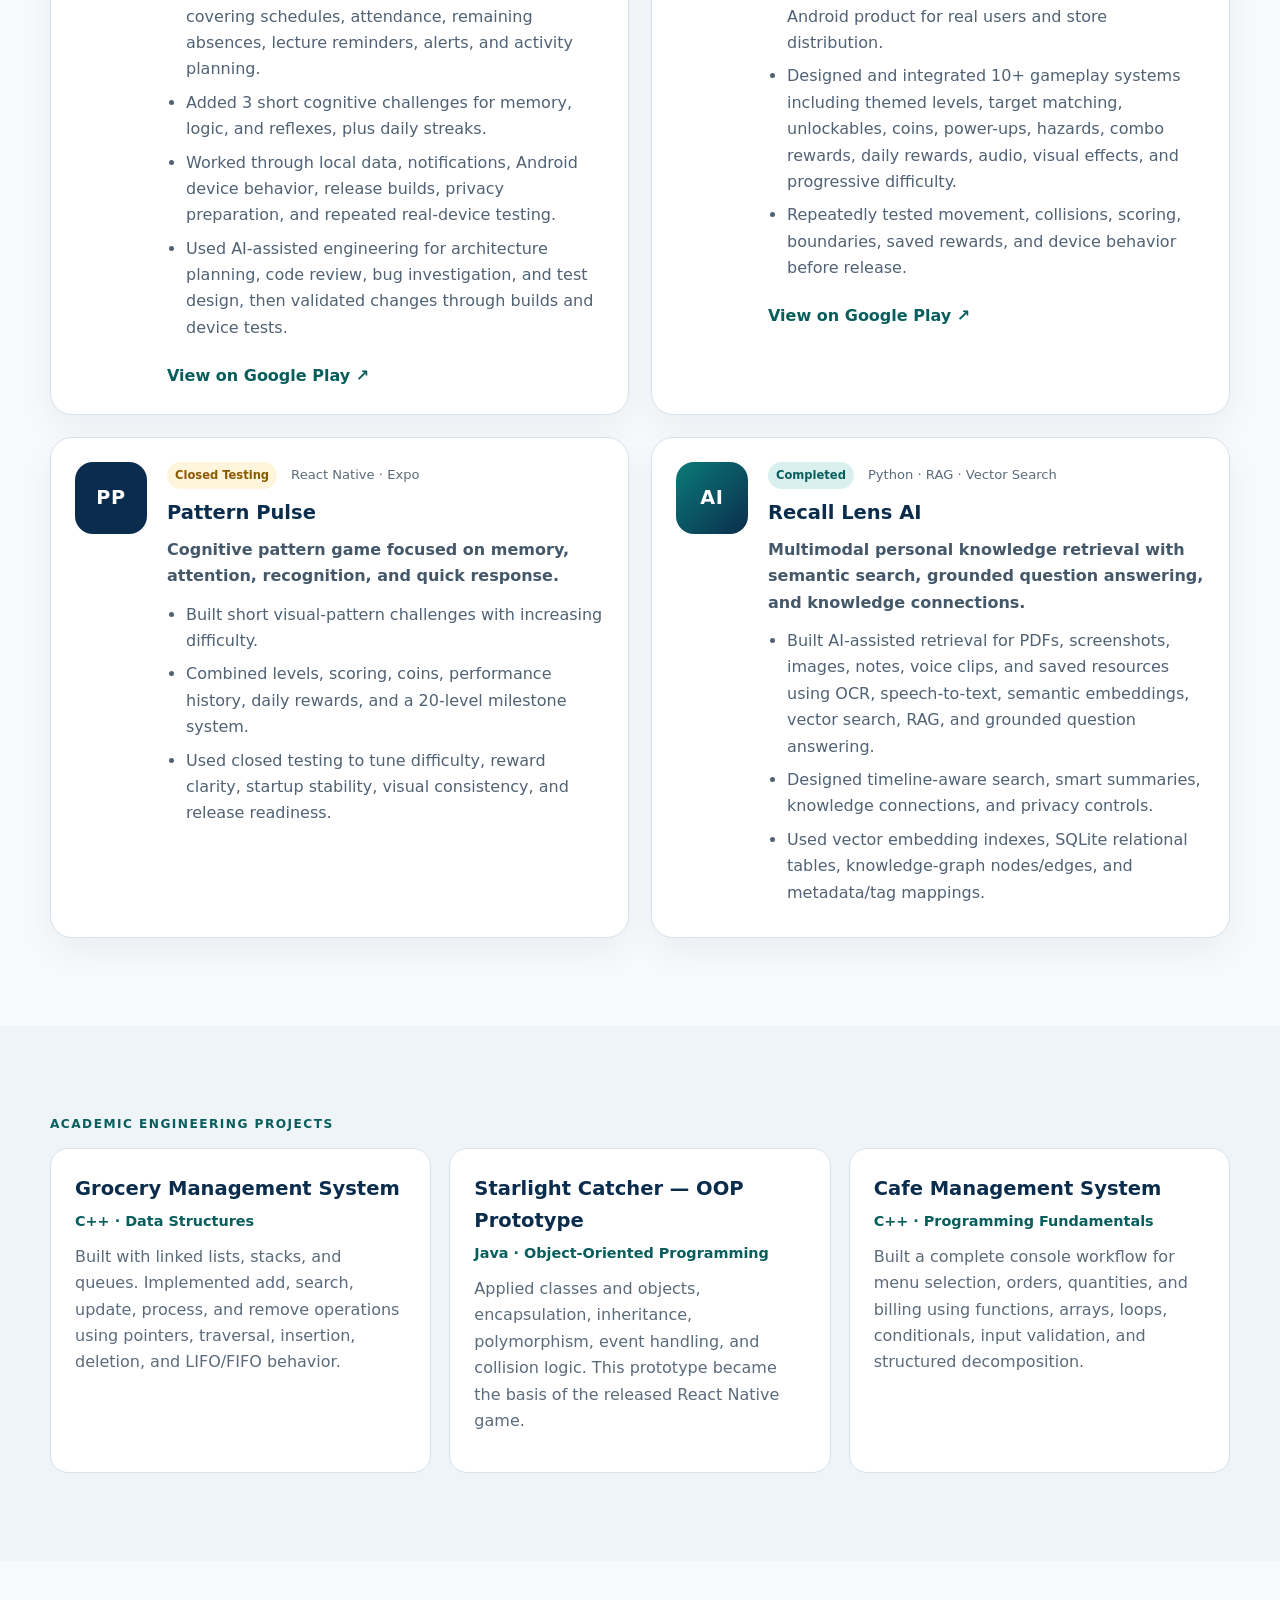
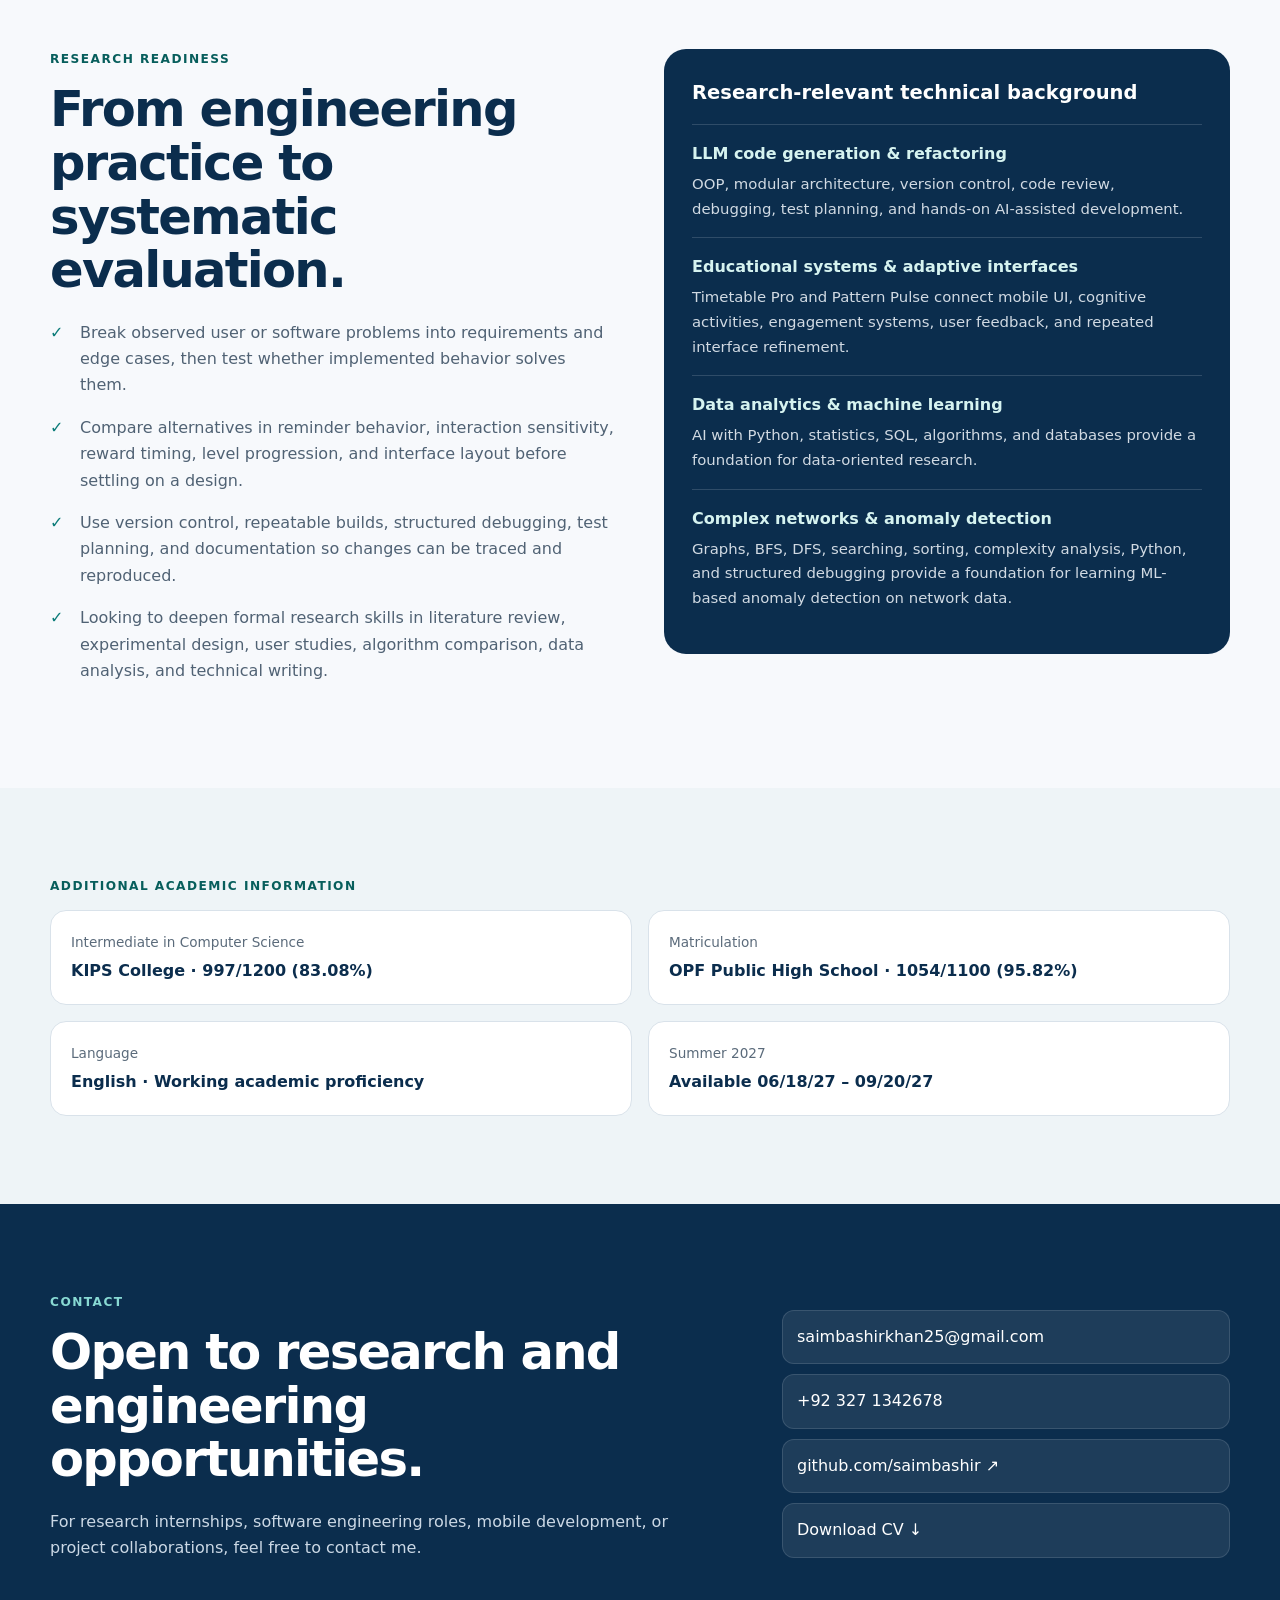
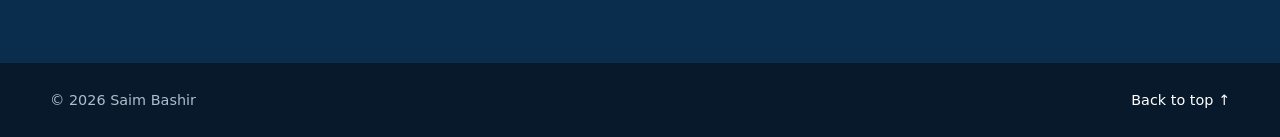
==== commit a438c187: "Rename index .html to index.html" ====
--- a/index.html
+++ b/index.html
@@ -40,7 +40,7 @@
             <div><strong>2</strong><span>Google Play releases</span></div>
             <div><strong>3</strong><span>Mobile products</span></div>
             <div><strong>3.58/4.00</strong><span>CGPA</span></div>
-            <div><strong>06/18/27–09/20/27</strong><span>Summer 2027 availability</span></div>
+            <div><strong>06/18/27–09/20/27</strong><span>Available for Summer 2027 Internship</span></div>
           </div>
         </div>
         <div class="hero-card">
--- a/styles.css
+++ b/styles.css
@@ -1 +1,146 @@
-:root{--bg:#f7f9ff;--surface:#fff;--text:#10162a;--muted:#65708a;--line:#e1e7f2;--p:#655cf6;--s:#18b9d4;--soft:#eef1ff;--shadow:0 24px 65px #34346c1c}html.dark{--bg:#090c18;--surface:#12172a;--text:#f6f7ff;--muted:#aab1c7;--line:#29304a;--p:#918cff;--s:#39d6e9;--soft:#171c34;--shadow:0 24px 65px #0006}*{box-sizing:border-box}html{scroll-behavior:smooth}body{margin:0;background:var(--bg);color:var(--text);font-family:Inter,Segoe UI,sans-serif;transition:.3s}a{color:inherit;text-decoration:none}header{height:74px;padding:0 7vw;display:flex;align-items:center;justify-content:space-between;position:fixed;inset:0 0 auto;z-index:9;background:color-mix(in srgb,var(--bg) 85%,transparent);border-bottom:1px solid var(--line);backdrop-filter:blur(16px)}.brand{display:flex;align-items:center;gap:10px;font-weight:800}.brand b{display:grid;place-items:center;width:40px;height:40px;border-radius:13px;color:#fff;background:linear-gradient(135deg,var(--p),var(--s))}nav{display:flex;gap:28px;color:var(--muted);font-size:14px;font-weight:700}nav a:hover{color:var(--p)}.tools{display:flex;gap:8px}.tools button{width:40px;height:40px;border:1px solid var(--line);border-radius:12px;background:var(--surface);color:var(--text);cursor:pointer}#menu{display:none}main>section{padding:105px 7vw;max-width:1500px;margin:auto}.hero{min-height:100vh;padding-top:130px;display:grid;grid-template-columns:1.15fr .75fr;gap:8vw;align-items:center;background-image:linear-gradient(#8991ae18 1px,transparent 1px),linear-gradient(90deg,#8991ae18 1px,transparent 1px);background-size:72px 72px}.eyebrow{color:var(--p);font-size:12px;font-weight:900;letter-spacing:.16em}.hero h1{font-size:clamp(50px,6vw,86px);line-height:1;letter-spacing:-.06em;margin:24px 0}.hero h1 em{font-style:normal;background:linear-gradient(100deg,var(--p),var(--s));background-clip:text;color:transparent}.lead{max-width:690px;color:var(--muted);font-size:18px;line-height:1.75}.buttons,.proof,.tags{display:flex;gap:18px;align-items:center;flex-wrap:wrap}.buttons{margin-top:30px;font-weight:800}.primary,.store{border:0;color:#fff!important;background:linear-gradient(120deg,var(--p),var(--s));padding:14px 20px;border-radius:13px;font-weight:800;cursor:pointer;box-shadow:0 12px 28px color-mix(in srgb,var(--p) 25%,transparent)}.proof{margin-top:25px;color:var(--muted);font-size:13px;font-weight:700}.code{background:#0e1a2e;color:#edf5ff;border:1px solid #293d5d;border-radius:25px;overflow:hidden;box-shadow:0 30px 80px #101e3a4d;transform:rotate(1deg)}.code-top,.code-foot{height:58px;padding:0 20px;display:flex;align-items:center;background:#12223a;color:#9db5d7;font-size:12px}.code-top{gap:8px}.code-top span{margin-left:auto;margin-right:auto}.code-top i{width:10px;height:10px;border-radius:50%;background:#ff6680}.code-top i:nth-child(2){background:#ffc95b}.code-top i:nth-child(3){background:#45da9b}.code pre{padding:28px 34px;overflow:auto;font:600 14px/1.9 Consolas,monospace}.code pre strong{color:#d06cff}.code pre b{color:#57c7ff}.code pre q{color:#43df93}.code-foot{justify-content:space-between;border-top:1px solid #293d5d}.code-foot:first-letter{color:#43df93}h2{font-size:clamp(40px,5vw,68px);line-height:1.03;letter-spacing:-.055em;margin:17px 0 45px}h3{letter-spacing:-.025em}.about{display:grid;grid-template-columns:1fr 1fr;gap:9vw;border-top:1px solid var(--line);padding-top:35px}.about p{color:var(--muted);font-size:17px;line-height:1.8}.about .statement{color:var(--text);font-size:clamp(24px,3vw,38px);line-height:1.3}.stats{display:grid;grid-template-columns:repeat(3,1fr);gap:18px;margin-top:55px}.stats article{padding:25px;background:var(--surface);border:1px solid var(--line);border-radius:18px}.stats b{display:block;color:var(--p);font-size:38px}.stats span{color:var(--muted);font-size:13px}.projects,.achievements{max-width:none!important;background:var(--soft)}.center{text-align:center;max-width:800px;margin:auto}.center h2{margin-bottom:15px}.center>p:last-child{color:var(--muted)}.grid{display:grid;grid-template-columns:1fr 1fr;gap:20px;max-width:1280px;margin:55px auto 0}.project{background:var(--surface);border:1px solid var(--line);border-radius:25px;padding:30px;box-shadow:var(--shadow);transition:.3s}.project:hover{transform:translateY(-7px)!important}.featured{grid-column:span 2;display:grid;grid-template-columns:1.15fr .85fr;gap:40px}.gallery{align-self:center}.gallery img{width:100%;display:block;object-fit:contain;background:#080d1b;border-radius:14px}.gallery .main-shot{aspect-ratio:16/9}.gallery>div{display:grid;grid-template-columns:1fr 1fr;gap:12px;margin-top:12px}.gallery>div img{aspect-ratio:16/9}.details{display:flex;flex-direction:column;align-items:flex-start;justify-content:center}.app-icon{width:72px!important;height:72px;object-fit:cover!important;border-radius:18px!important;margin-bottom:25px}.project small,.cards small{color:var(--p);font-weight:900;letter-spacing:.12em}.project h3{font-size:29px;margin:9px 0}.project p,.cards p{color:var(--muted);line-height:1.7}.tags{gap:8px;margin:15px 0}.tags span,.skills span{border:1px solid var(--line);background:var(--soft);color:var(--muted);padding:8px 11px;border-radius:99px;font-size:12px;font-weight:700}.store{margin-top:12px}.mini{min-height:330px}.symbol{width:58px;height:58px;display:grid;place-items:center;color:#fff;background:linear-gradient(135deg,var(--p),var(--s));border-radius:18px;margin-bottom:35px;font-weight:900}.journey{display:grid;grid-template-columns:.75fr 1.25fr;gap:8vw}.skills{display:flex;align-content:flex-start;flex-wrap:wrap;gap:9px}.timeline article{display:grid;grid-template-columns:160px 1fr;gap:20px;padding:27px 0;border-top:1px solid var(--line)}.timeline time{color:var(--p);font-size:12px;font-weight:900}.timeline h3{margin:0}.timeline p{color:var(--muted);line-height:1.65}.cards{display:grid;grid-template-columns:repeat(3,1fr);gap:20px;max-width:1280px;margin:50px auto}.cards article{padding:30px;background:var(--surface);border:1px solid var(--line);border-radius:23px}.cards article>b{display:grid;place-items:center;width:52px;height:52px;margin-bottom:22px;color:#fff;background:linear-gradient(135deg,var(--p),var(--s));border-radius:16px}.workflow{max-width:1280px!important;margin:80px auto!important;border-radius:30px;display:grid;grid-template-columns:1fr .8fr;gap:8vw;background:linear-gradient(135deg,#4f46df,#6b50e8,#0faac7);color:#fff}.workflow .eyebrow{color:#dfe3ff}.workflow p{color:#e7eaff;line-height:1.7}.workflow li{padding:20px;border-bottom:1px solid #ffffff44;font-weight:800}.contact{display:grid;grid-template-columns:1fr .8fr;gap:9vw}.contact>div>p{color:var(--muted);line-height:1.7}.contact>div a{color:var(--p);font-weight:800}.contact form{display:grid;gap:20px;background:var(--surface);border:1px solid var(--line);border-radius:24px;padding:30px;box-shadow:var(--shadow)}label{color:var(--muted);font-size:13px;font-weight:800}input,textarea{width:100%;padding:13px 0;border:0;border-bottom:1px solid var(--line);background:transparent;color:var(--text);outline:none;font:inherit}form small{text-align:center;color:var(--muted)}footer{padding:28px 7vw;border-top:1px solid var(--line);display:flex;align-items:center;justify-content:space-between;color:var(--muted);font-size:12px}.reveal{opacity:0;transform:translateY(25px);transition:opacity .75s,transform .75s}.reveal.show{opacity:1;transform:none}@media(max-width:850px){#menu{display:block}nav{display:none;position:absolute;top:73px;left:0;right:0;padding:25px;background:var(--surface);flex-direction:column}nav.open{display:flex}.hero,.about,.journey,.workflow,.contact,.featured{grid-template-columns:1fr}.featured{grid-column:span 1}.grid,.stats,.cards{grid-template-columns:1fr}.code{transform:none}.workflow{margin:30px 20px!important}.timeline article{grid-template-columns:1fr}main>section{padding:80px 22px}.hero{padding-top:115px}.hero h1{font-size:49px}}@media(prefers-reduced-motion:reduce){*{scroll-behavior:auto!important}.reveal{opacity:1;transform:none}}
+:root {
+  --bg: #f7f9fc;
+  --surface: #ffffff;
+  --soft: #eef4f7;
+  --ink: #0c1d2e;
+  --muted: #5b6b7b;
+  --line: #d9e2ea;
+  --navy: #0b2d4d;
+  --teal: #0a7b78;
+  --teal-dark: #075e5c;
+  --accent: #d9f0ee;
+  --shadow: 0 22px 60px rgba(15, 35, 55, .10);
+  --radius: 22px;
+  --max: 1180px;
+}
+* { box-sizing: border-box; }
+html { scroll-behavior: smooth; }
+body {
+  margin: 0;
+  font-family: Inter, ui-sans-serif, system-ui, -apple-system, BlinkMacSystemFont, "Segoe UI", sans-serif;
+  color: var(--ink);
+  background: var(--bg);
+  line-height: 1.65;
+}
+a { color: inherit; text-decoration: none; }
+img { max-width: 100%; display: block; }
+.container { width: min(var(--max), calc(100% - 40px)); margin: 0 auto; }
+.section { padding: 88px 0; }
+.soft { background: var(--soft); }
+.site-header {
+  position: sticky; top: 0; z-index: 50;
+  background: rgba(247, 249, 252, .9); backdrop-filter: blur(16px);
+  border-bottom: 1px solid rgba(217, 226, 234, .85);
+}
+.nav-wrap { min-height: 72px; display: flex; align-items: center; justify-content: space-between; gap: 20px; }
+.brand { font-weight: 850; letter-spacing: -.03em; color: var(--navy); display: flex; align-items: center; gap: 10px; }
+.brand::first-letter { color: var(--teal); }
+.brand span { font-weight: 700; color: var(--ink); }
+.nav { display: flex; align-items: center; gap: 26px; font-size: .95rem; color: #34485a; }
+.nav a:hover { color: var(--teal); }
+.menu-btn { display: none; border: 0; background: transparent; font-size: 1.5rem; color: var(--navy); cursor: pointer; }
+.hero { padding-top: 110px; background: radial-gradient(circle at 85% 15%, rgba(10,123,120,.13), transparent 30%), var(--bg); }
+.hero-grid { display: grid; grid-template-columns: 1.45fr .75fr; gap: 70px; align-items: center; }
+.eyebrow, .section-kicker { color: var(--teal-dark); font-weight: 800; letter-spacing: .12em; font-size: .76rem; }
+h1 { margin: 8px 0 4px; font-size: clamp(3.2rem, 7vw, 6.6rem); line-height: .98; letter-spacing: -.065em; color: var(--navy); }
+.hero h2 { font-size: clamp(1.55rem, 3vw, 2.65rem); max-width: 820px; line-height: 1.12; margin: 18px 0; letter-spacing: -.035em; }
+h2 { font-size: clamp(2rem, 4vw, 3.1rem); line-height: 1.08; letter-spacing: -.035em; margin: 8px 0 22px; color: var(--navy); }
+h3 { margin: 0; font-size: 1.22rem; color: var(--navy); }
+p { margin: 0 0 14px; }
+.hero-text { max-width: 760px; color: var(--muted); font-size: 1.06rem; }
+.hero-actions { display: flex; flex-wrap: wrap; gap: 12px; margin: 30px 0 34px; }
+.btn { display: inline-flex; align-items: center; justify-content: center; min-height: 46px; padding: 0 18px; border-radius: 12px; font-weight: 750; font-size: .94rem; }
+.btn.primary { background: var(--navy); color: white; box-shadow: 0 10px 24px rgba(11,45,77,.18); }
+.btn.secondary { background: white; border: 1px solid var(--line); }
+.btn.text { color: var(--teal-dark); }
+.stats { display: grid; grid-template-columns: repeat(4, 1fr); border-top: 1px solid var(--line); padding-top: 24px; gap: 18px; }
+.stats div { display: flex; flex-direction: column; gap: 2px; }
+.stats strong { color: var(--navy); font-size: 1.1rem; }
+.stats span { color: var(--muted); font-size: .82rem; }
+.hero-card { background: white; border: 1px solid var(--line); border-radius: 30px; padding: 20px; box-shadow: var(--shadow); }
+.hero-card img { aspect-ratio: 1; object-fit: cover; border-radius: 24px; background: #f3f6f8; }
+.hero-card-body { padding: 18px 4px 2px; color: var(--muted); font-size: .92rem; }
+.status-dot { display: inline-block; width: 9px; height: 9px; background: #17a673; border-radius: 999px; margin-right: 7px; box-shadow: 0 0 0 5px rgba(23,166,115,.12); }
+.two-col { display: grid; grid-template-columns: .8fr 1.2fr; gap: 70px; }
+.copy-stack p { font-size: 1.06rem; color: #3f5365; }
+.education-card { background: white; border: 1px solid var(--line); border-radius: var(--radius); padding: 32px; box-shadow: 0 16px 40px rgba(15,35,55,.06); }
+.edu-head { display: flex; justify-content: space-between; gap: 24px; padding-bottom: 24px; border-bottom: 1px solid var(--line); }
+.edu-head p, .edu-meta { color: var(--muted); }
+.edu-meta { text-align: right; font-weight: 700; }
+.edu-grid { display: grid; grid-template-columns: 1fr 1fr; gap: 16px; margin-top: 22px; }
+.mini-card { background: #f7fafc; border: 1px solid #e6edf2; padding: 18px; border-radius: 16px; }
+.mini-card.wide { grid-column: span 1; }
+.mini-card span { display: block; color: var(--teal-dark); font-weight: 800; font-size: .78rem; text-transform: uppercase; letter-spacing: .08em; margin-bottom: 6px; }
+.mini-card strong { font-size: 1.45rem; color: var(--navy); display: block; }
+.mini-card small, .mini-card p { color: var(--muted); margin: 0; }
+.skill-grid { display: grid; grid-template-columns: repeat(3, 1fr); gap: 16px; margin-top: 34px; }
+.skill-grid article { background: white; border: 1px solid var(--line); border-radius: 18px; padding: 22px; }
+.skill-grid p { margin: 8px 0 0; color: var(--muted); font-size: .94rem; }
+.project-grid { display: grid; grid-template-columns: 1fr 1fr; gap: 22px; margin-top: 36px; }
+.project-card { background: white; border: 1px solid var(--line); border-radius: var(--radius); padding: 24px; display: grid; grid-template-columns: 72px 1fr; gap: 20px; box-shadow: 0 14px 34px rgba(15,35,55,.05); }
+.project-card.featured { grid-column: span 1; }
+.project-icon { width: 72px; height: 72px; border-radius: 18px; display: grid; place-items: center; background: var(--navy); color: white; font-weight: 900; letter-spacing: .04em; font-size: 1.2rem; overflow: hidden; }
+.project-icon img { width: 100%; height: 100%; object-fit: cover; }
+.ai-card .project-icon { background: linear-gradient(135deg, var(--teal), var(--navy)); }
+.project-meta { display: flex; flex-wrap: wrap; gap: 8px 14px; color: var(--muted); font-size: .82rem; margin-bottom: 8px; align-items: center; }
+.badge { display: inline-block; padding: 4px 8px; border-radius: 999px; font-weight: 800; font-size: .72rem; }
+.badge.live { background: #e8f8ef; color: #147548; }
+.badge.testing { background: #fff4dc; color: #8b5a00; }
+.badge.completed { background: var(--accent); color: var(--teal-dark); }
+.project-lead { color: #44586a; margin: 8px 0 12px; font-weight: 650; }
+ul { margin: 12px 0 0; padding-left: 19px; }
+li { margin: 7px 0; color: #506274; }
+.project-link { display: inline-block; margin-top: 15px; color: var(--teal-dark); font-weight: 800; }
+.academic-grid { display: grid; grid-template-columns: repeat(3, 1fr); gap: 18px; }
+.academic-grid article { padding: 24px; background: white; border: 1px solid var(--line); border-radius: 18px; }
+.tech { color: var(--teal-dark); font-weight: 750; font-size: .9rem; margin: 5px 0 10px; }
+.academic-grid article p:last-child { color: var(--muted); }
+.research-grid { display: grid; grid-template-columns: 1fr 1fr; gap: 48px; align-items: start; }
+.check-list { list-style: none; padding: 0; }
+.check-list li { position: relative; padding-left: 30px; margin: 16px 0; }
+.check-list li::before { content: "✓"; position: absolute; left: 0; top: 0; color: var(--teal); font-weight: 900; }
+.research-panel { background: var(--navy); color: white; padding: 28px; border-radius: var(--radius); }
+.research-panel h3 { color: white; margin-bottom: 14px; }
+.research-item { display: flex; flex-direction: column; gap: 5px; padding: 16px 0; border-top: 1px solid rgba(255,255,255,.15); }
+.research-item strong { color: #d6f3f0; }
+.research-item span { color: #d1dae3; font-size: .93rem; }
+.facts-grid { display: grid; grid-template-columns: 1fr 1fr; gap: 16px; }
+.facts-grid div { background: white; border: 1px solid var(--line); border-radius: 16px; padding: 20px; display: flex; flex-direction: column; gap: 4px; }
+.facts-grid span { color: var(--muted); font-size: .85rem; }
+.facts-grid strong { color: var(--navy); }
+.contact { background: var(--navy); color: white; }
+.contact .section-kicker { color: #88d9d3; }
+.contact h2 { color: white; }
+.contact p { color: #cbd8e5; }
+.contact-card { display: grid; grid-template-columns: 1.2fr .8fr; gap: 60px; align-items: center; }
+.contact-links { display: grid; gap: 10px; }
+.contact-links a { background: rgba(255,255,255,.08); border: 1px solid rgba(255,255,255,.12); padding: 13px 14px; border-radius: 12px; }
+.contact-links a:hover { background: rgba(255,255,255,.13); }
+.footer { background: #07192a; color: #aebdcc; }
+.footer .container { min-height: 74px; display: flex; align-items: center; justify-content: space-between; gap: 20px; font-size: .9rem; }
+.footer a { color: white; }
+@media (max-width: 980px) {
+  .hero-grid, .two-col, .research-grid, .contact-card { grid-template-columns: 1fr; }
+  .hero-card { max-width: 430px; }
+  .stats { grid-template-columns: 1fr 1fr; }
+  .skill-grid, .academic-grid { grid-template-columns: 1fr 1fr; }
+  .project-grid { grid-template-columns: 1fr; }
+  .edu-grid { grid-template-columns: 1fr; }
+}
+@media (max-width: 720px) {
+  .section { padding: 64px 0; }
+  .container { width: min(var(--max), calc(100% - 28px)); }
+  .menu-btn { display: block; }
+  .nav { position: absolute; top: 72px; left: 14px; right: 14px; display: none; flex-direction: column; align-items: stretch; gap: 0; background: white; border: 1px solid var(--line); border-radius: 16px; padding: 10px; box-shadow: var(--shadow); }
+  .nav.open { display: flex; }
+  .nav a { padding: 12px; border-radius: 10px; }
+  .nav a:hover { background: var(--soft); }
+  .brand span { display: none; }
+  .hero { padding-top: 80px; }
+  h1 { font-size: 3.3rem; }
+  .stats, .skill-grid, .academic-grid, .facts-grid { grid-template-columns: 1fr; }
+  .project-card { grid-template-columns: 1fr; }
+  .project-icon { width: 64px; height: 64px; }
+  .edu-head { flex-direction: column; }
+  .edu-meta { text-align: left; }
+}
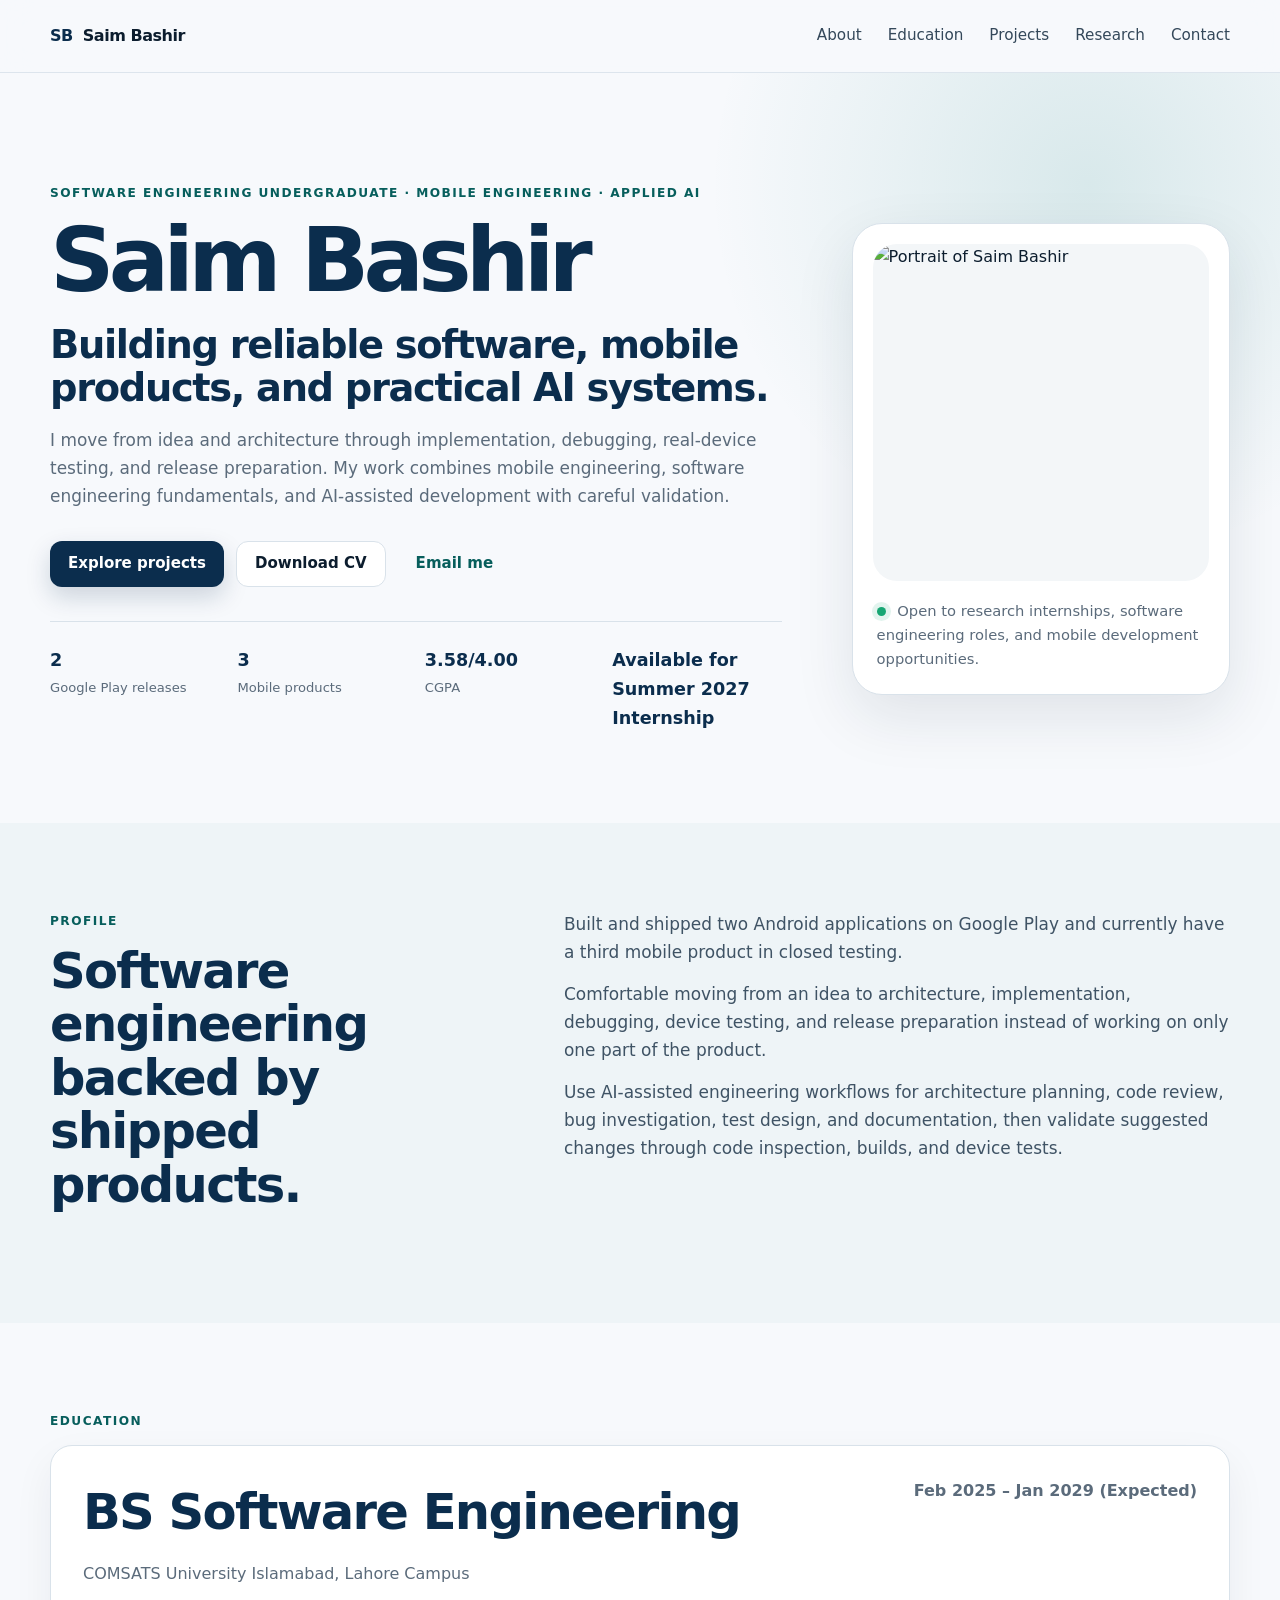
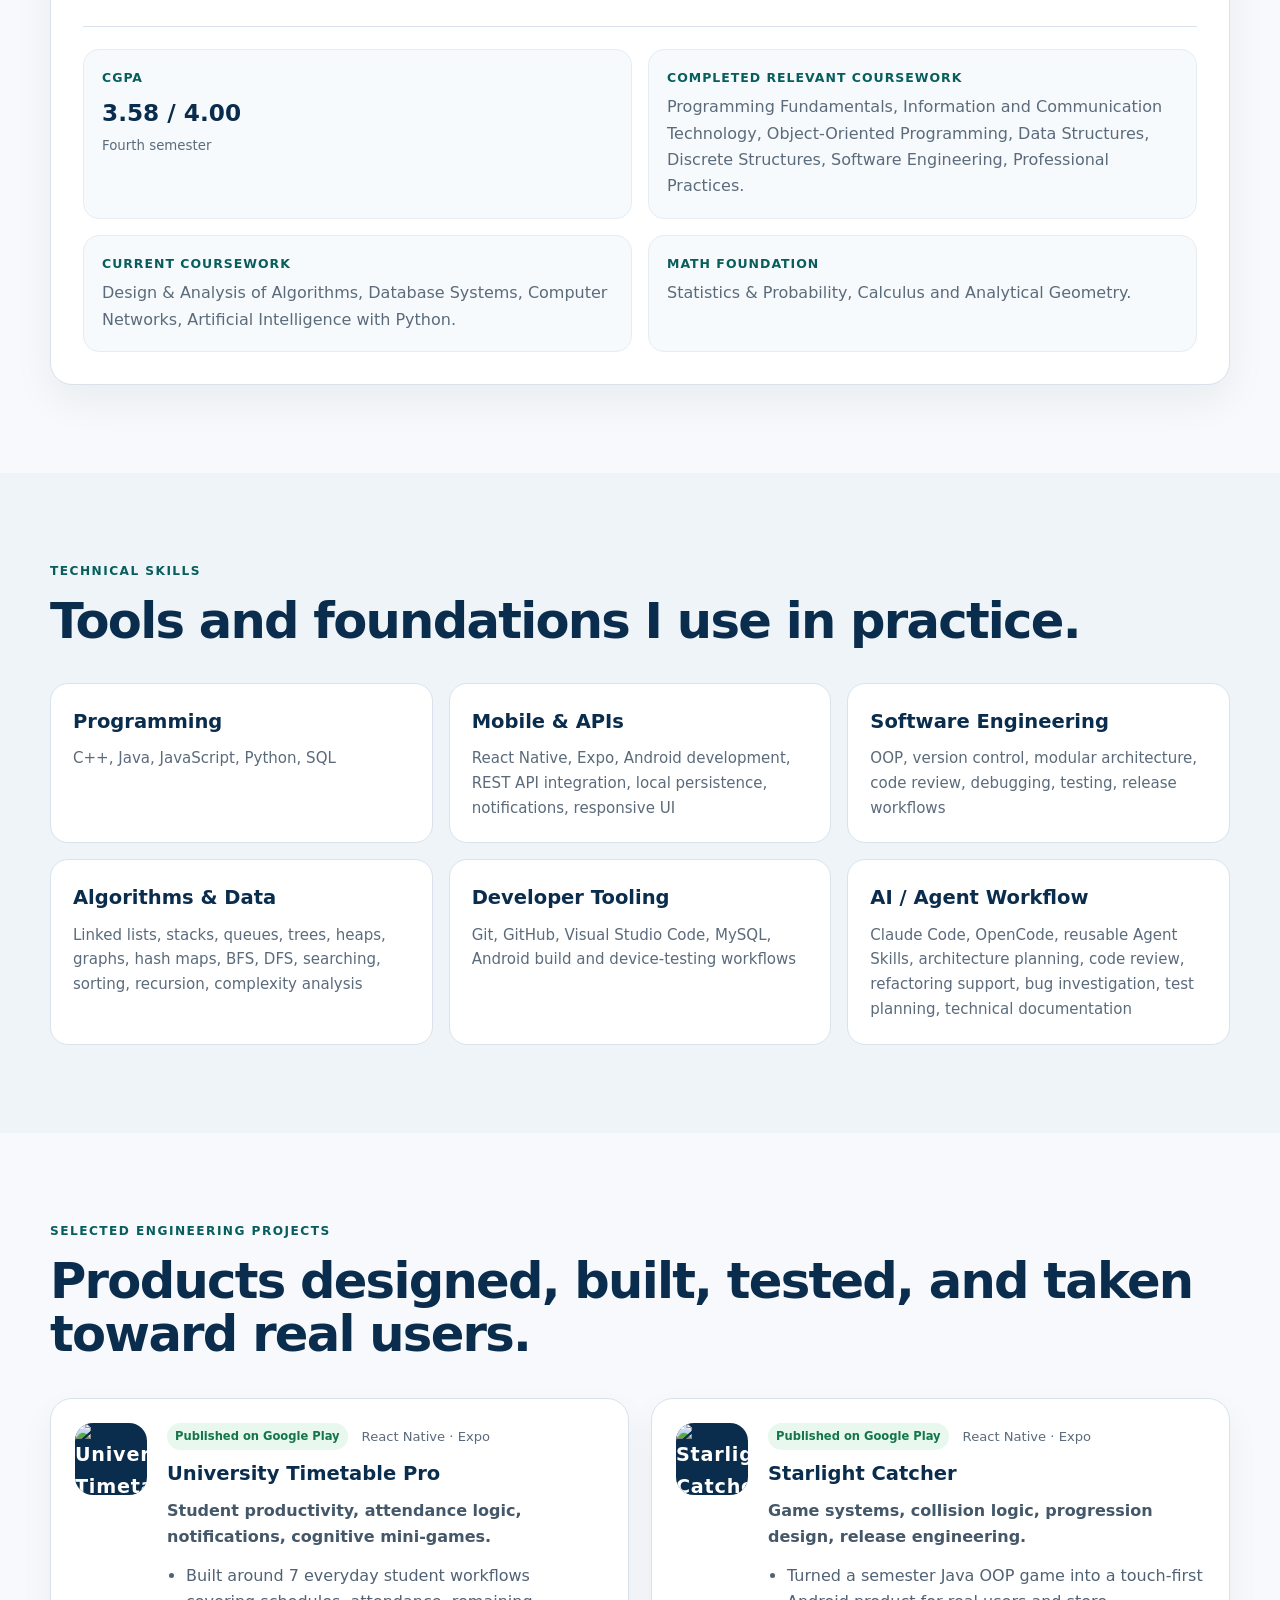
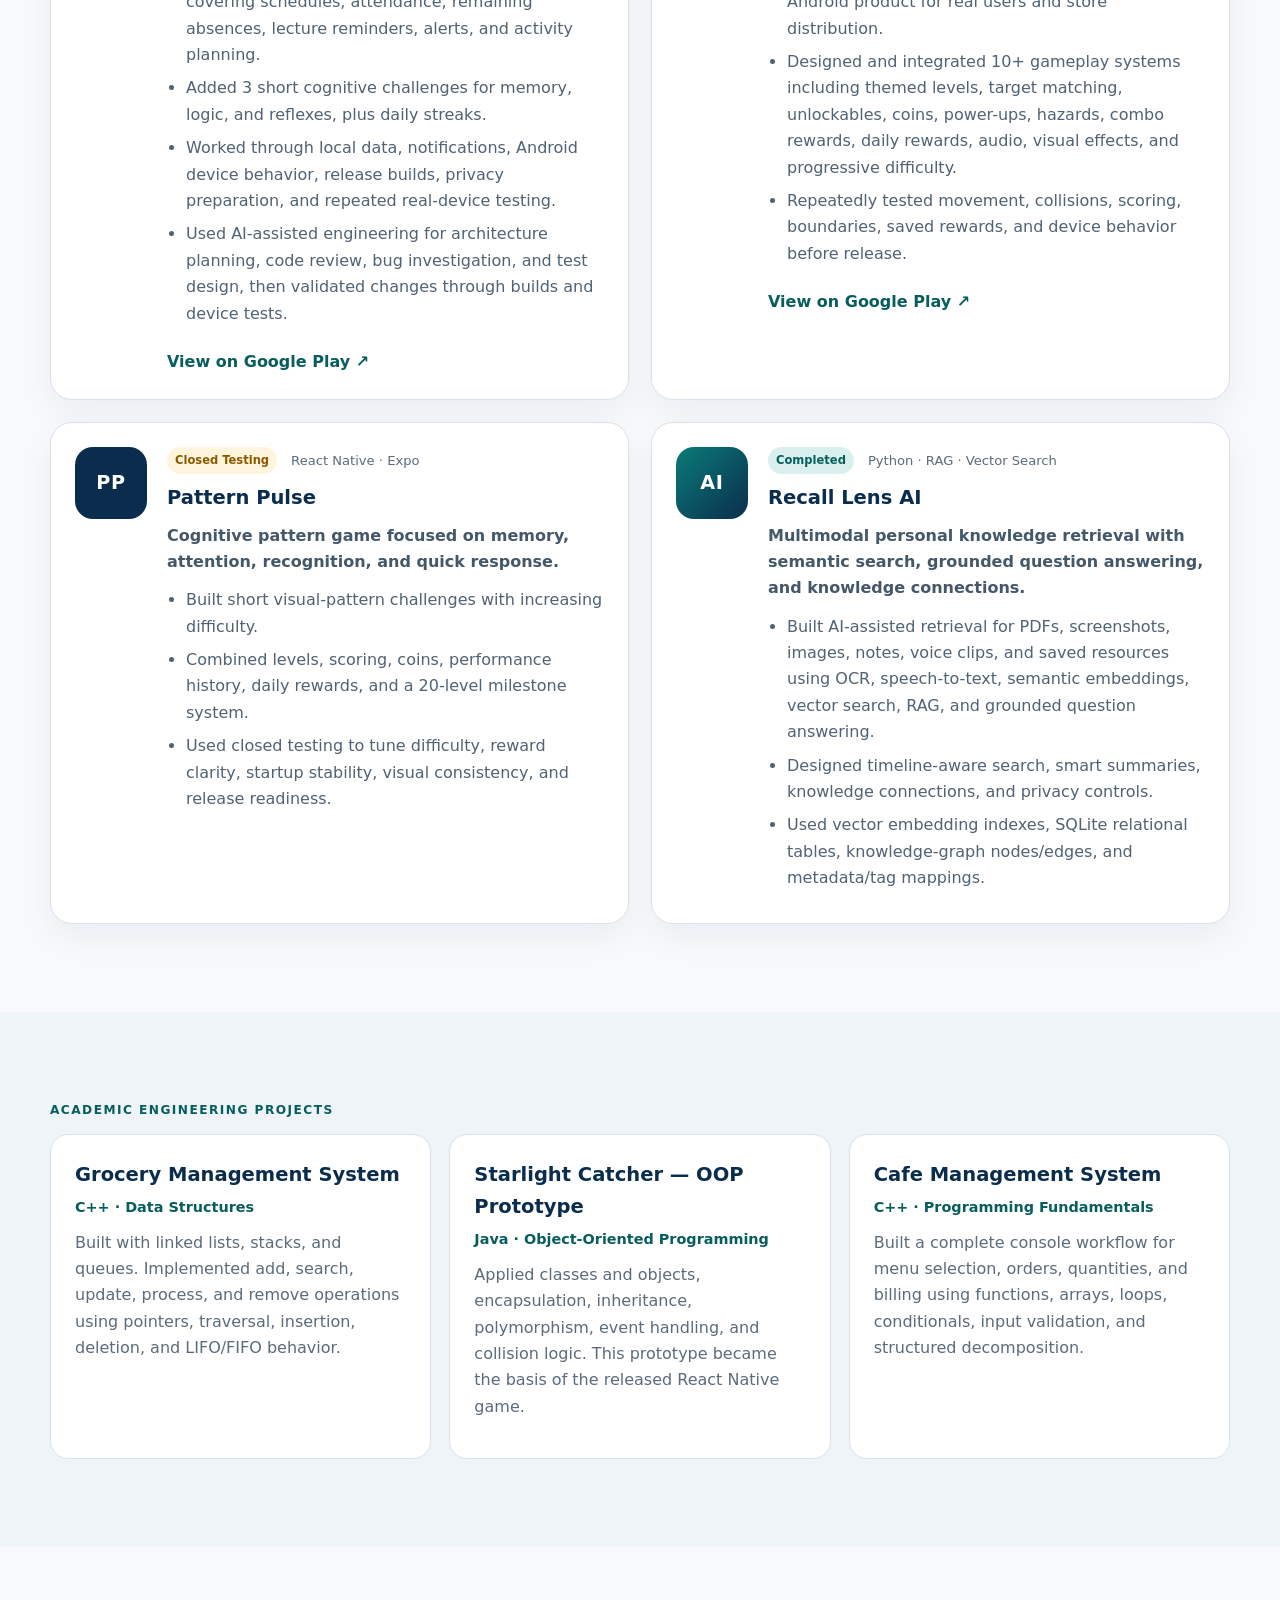
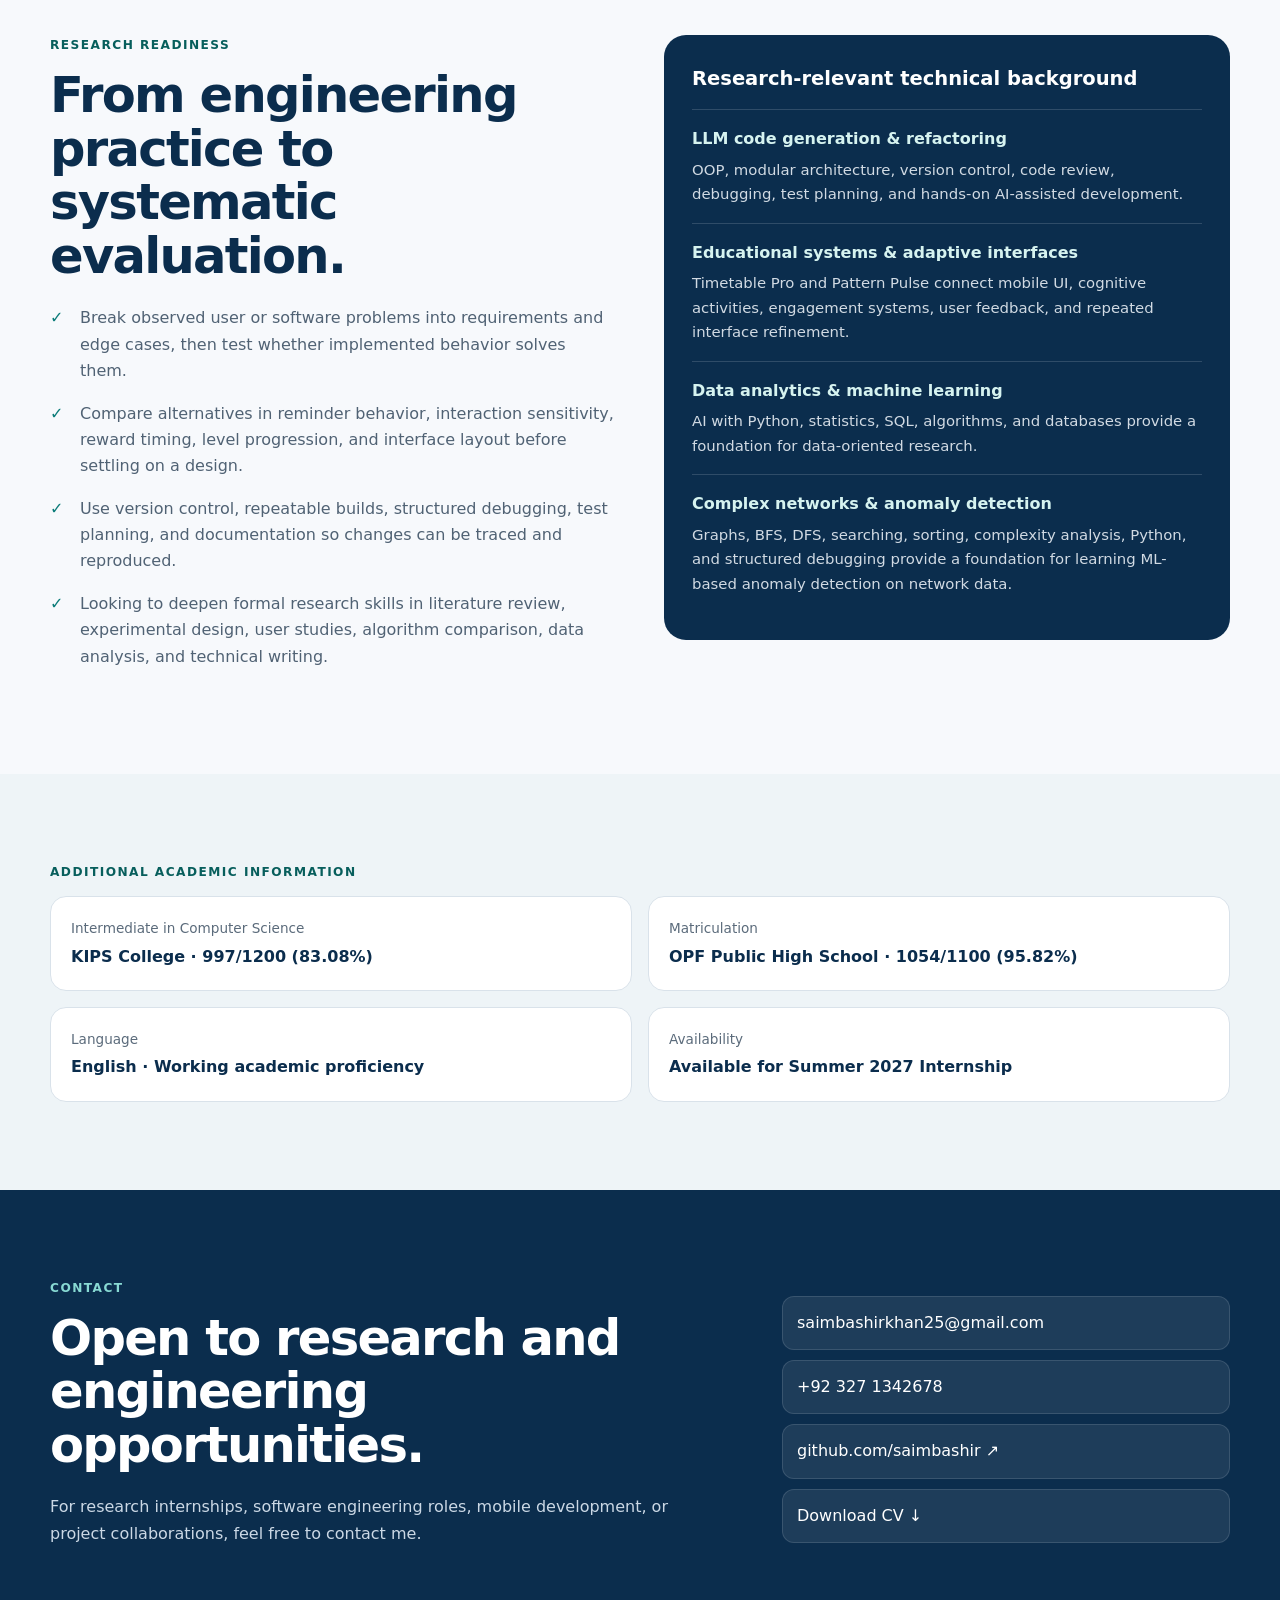
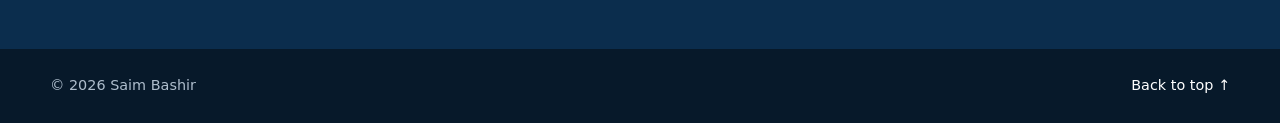
==== commit b158ed6d: "Rename index(10).html to index.html" ====
--- a/index.html
+++ b/index.html
@@ -33,14 +33,14 @@
           <p class="hero-text">I move from idea and architecture through implementation, debugging, real-device testing, and release preparation. My work combines mobile engineering, software engineering fundamentals, and AI-assisted development with careful validation.</p>
           <div class="hero-actions">
             <a class="btn primary" href="#projects">Explore projects</a>
-            <a class="btn secondary" href="assets/Saim_Bashir_CV.pdf" download>Download CV</a>
+            <a class="btn secondary" href="Saim_Bashir_CV.pdf" download>Download CV</a>
             <a class="btn text" href="mailto:saimbashirkhan25@gmail.com">Email me</a>
           </div>
           <div class="stats" aria-label="Profile highlights">
             <div><strong>2</strong><span>Google Play releases</span></div>
             <div><strong>3</strong><span>Mobile products</span></div>
             <div><strong>3.58/4.00</strong><span>CGPA</span></div>
-            <div><strong>06/18/27–09/20/27</strong><span>Available for Summer 2027 Internship</span></div>
+            <div><strong>Available for Summer 2027 Internship</strong><span></span></div>
           </div>
         </div>
         <div class="hero-card">
@@ -209,7 +209,7 @@
           <div><span>Intermediate in Computer Science</span><strong>KIPS College · 997/1200 (83.08%)</strong></div>
           <div><span>Matriculation</span><strong>OPF Public High School · 1054/1100 (95.82%)</strong></div>
           <div><span>Language</span><strong>English · Working academic proficiency</strong></div>
-          <div><span>Summer 2027</span><strong>Available 06/18/27 – 09/20/27</strong></div>
+          <div><span>Availability</span><strong>Available for Summer 2027 Internship</strong></div>
         </div>
       </div>
     </section>
@@ -225,7 +225,7 @@
           <a href="mailto:saimbashirkhan25@gmail.com">saimbashirkhan25@gmail.com</a>
           <a href="tel:+923271342678">+92 327 1342678</a>
           <a href="https://github.com/saimbashir" target="_blank" rel="noopener">github.com/saimbashir ↗</a>
-          <a href="assets/Saim_Bashir_CV.pdf" download>Download CV ↓</a>
+          <a href="Saim_Bashir_CV.pdf" download>Download CV ↓</a>
         </div>
       </div>
     </section>
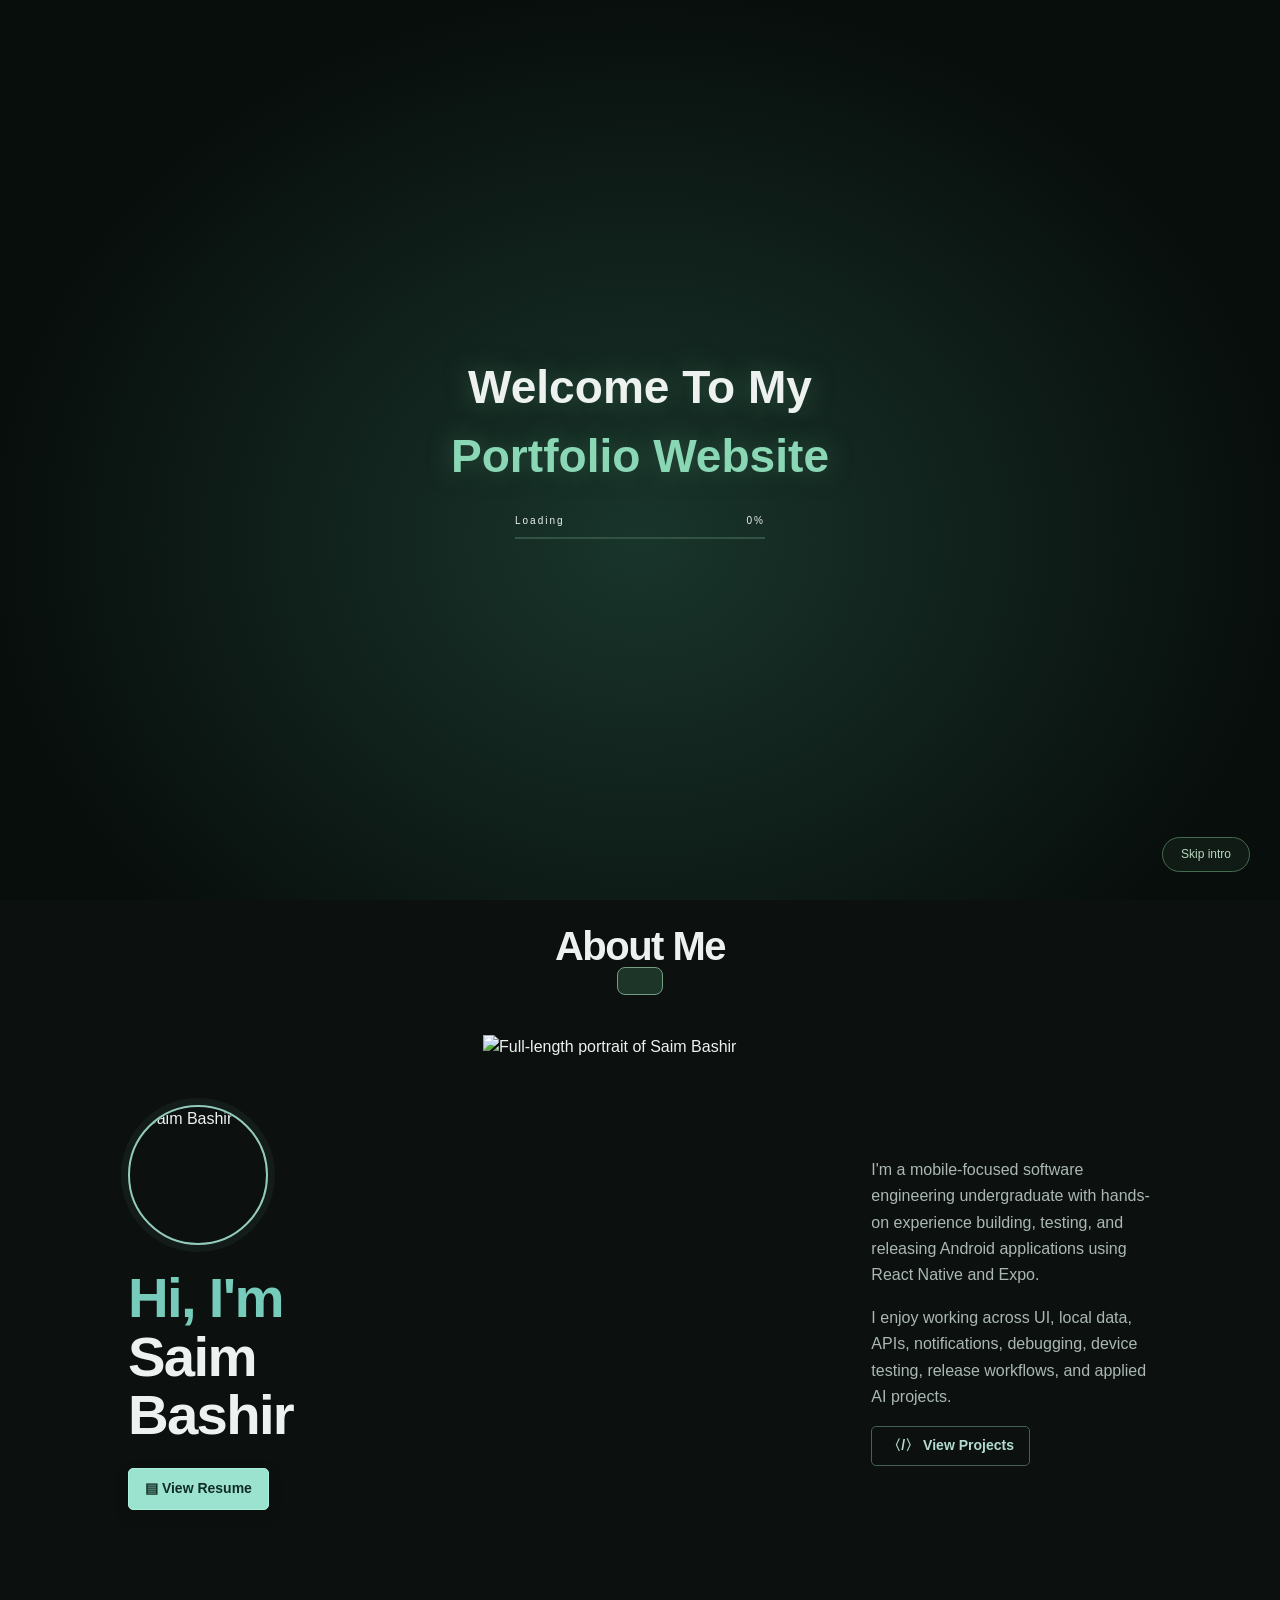
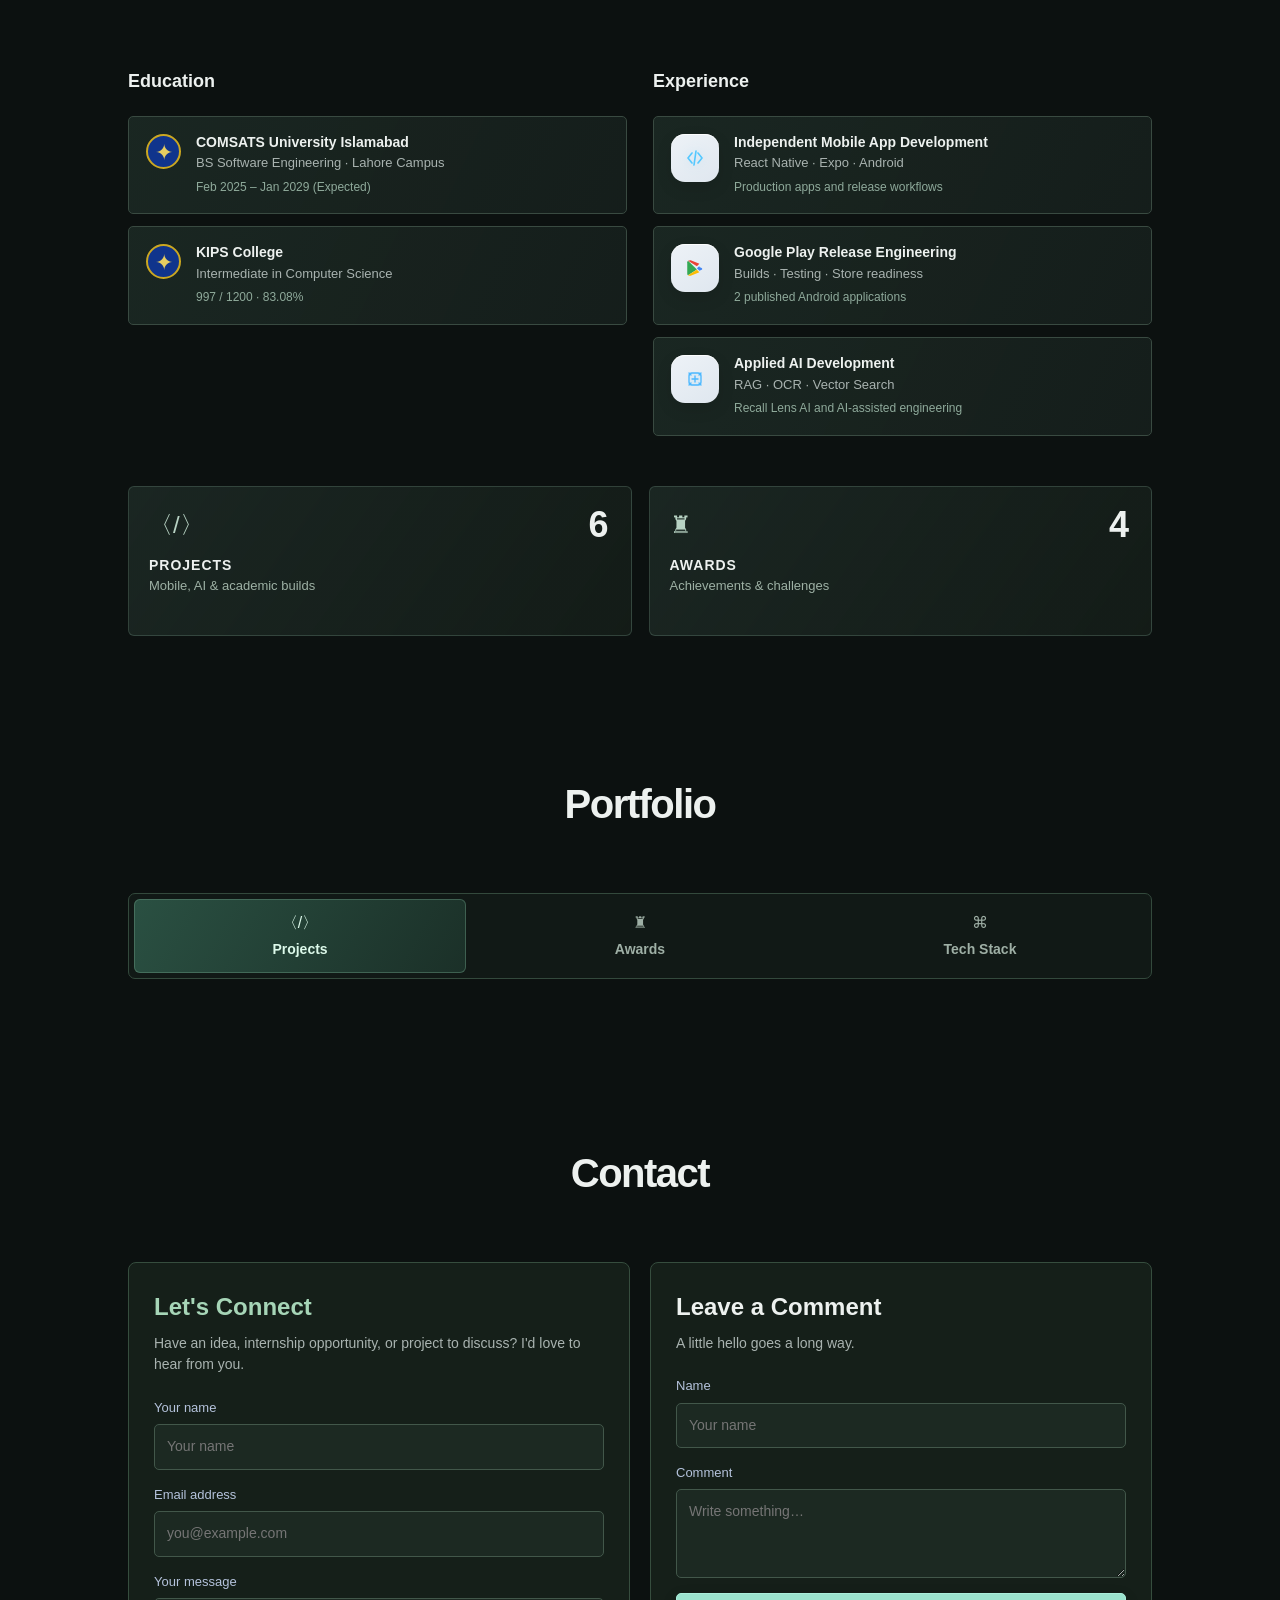
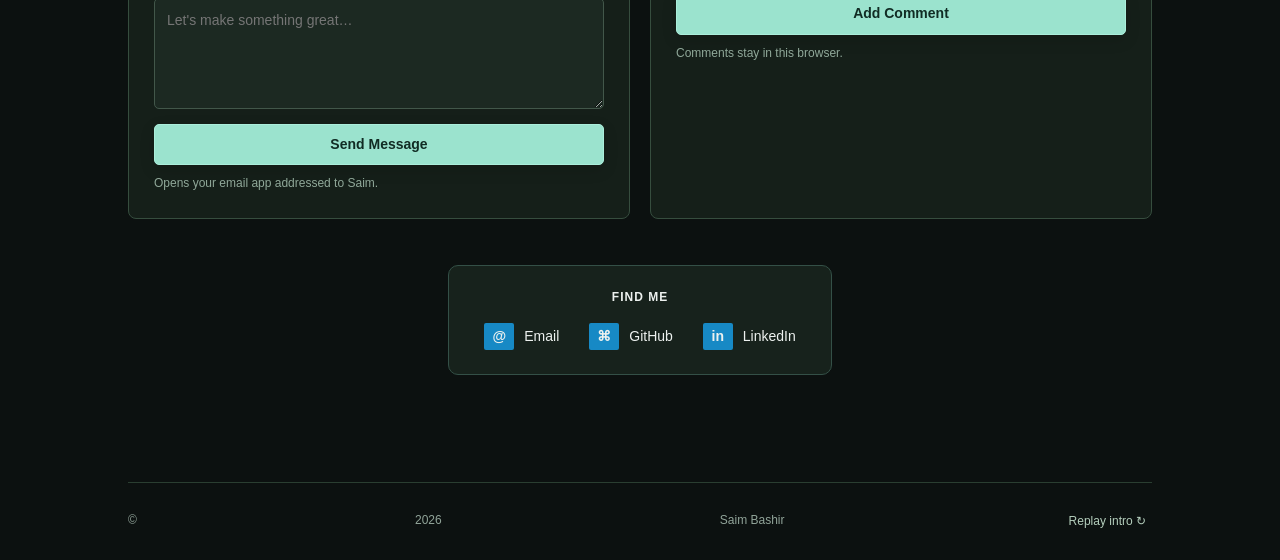
==== commit 41c5ab22: "Rename index (5).html to index.html" ====
--- a/index.html
+++ b/index.html
@@ -1,240 +1,15 @@
-<!DOCTYPE html>
-<html lang="en">
-<head>
-  <meta charset="UTF-8" />
-  <meta name="viewport" content="width=device-width, initial-scale=1.0" />
-  <meta name="description" content="Saim Bashir — Software Engineering undergraduate, mobile engineer, applied AI builder, and AI-assisted software engineering practitioner." />
-  <meta name="theme-color" content="#0b1f33" />
-  <title>Saim Bashir | Software Engineering & Applied AI</title>
-  <link rel="stylesheet" href="styles.css" />
-</head>
+<!doctype html>
+<html lang="en"><head><meta charset="UTF-8"><meta name="viewport" content="width=device-width,initial-scale=1"><meta name="theme-color" content="#0c1110"><title>Saim Bashir | Software Engineering Portfolio</title><meta name="description" content="Saim Bashir's software engineering portfolio featuring Android apps, React Native projects, applied AI work, skills and achievements."><link rel="icon" type="image/svg+xml" href="data:image/svg+xml,%3Csvg xmlns='http://www.w3.org/2000/svg' viewBox='0 0 40 40'%3E%3Crect width='40' height='40' rx='10' fill='%23141c1b'/%3E%3Cpath d='M23 3 10 23h10l-3 14L31 16H21Z' fill='%2373d6c5'/%3E%3C/svg%3E"><link rel="stylesheet" href="style.css?v=16"><link rel="preload" as="image" href="assets/host-left-clean.png"><link rel="preload" as="image" href="assets/host-right-clean.png"></head>
 <body>
-  <header class="site-header" id="top">
-    <div class="container nav-wrap">
-      <a class="brand" href="#top" aria-label="Saim Bashir home">SB <span>Saim Bashir</span></a>
-      <button class="menu-btn" id="menuBtn" aria-label="Open navigation" aria-expanded="false">☰</button>
-      <nav class="nav" id="nav">
-        <a href="#about">About</a>
-        <a href="#education">Education</a>
-        <a href="#projects">Projects</a>
-        <a href="#research">Research</a>
-        <a href="#contact">Contact</a>
-      </nav>
-    </div>
-  </header>
-
-  <main>
-    <section class="hero section">
-      <div class="container hero-grid">
-        <div class="hero-copy">
-          <p class="eyebrow">SOFTWARE ENGINEERING UNDERGRADUATE · MOBILE ENGINEERING · APPLIED AI</p>
-          <h1>Saim Bashir</h1>
-          <h2>Building reliable software, mobile products, and practical AI systems.</h2>
-          <p class="hero-text">I move from idea and architecture through implementation, debugging, real-device testing, and release preparation. My work combines mobile engineering, software engineering fundamentals, and AI-assisted development with careful validation.</p>
-          <div class="hero-actions">
-            <a class="btn primary" href="#projects">Explore projects</a>
-            <a class="btn secondary" href="Saim_Bashir_CV.pdf" download>Download CV</a>
-            <a class="btn text" href="mailto:saimbashirkhan25@gmail.com">Email me</a>
-          </div>
-          <div class="stats" aria-label="Profile highlights">
-            <div><strong>2</strong><span>Google Play releases</span></div>
-            <div><strong>3</strong><span>Mobile products</span></div>
-            <div><strong>3.58/4.00</strong><span>CGPA</span></div>
-            <div><strong>Available for Summer 2027 Internship</strong><span></span></div>
-          </div>
-        </div>
-        <div class="hero-card">
-          <img src="https://saim-bashir-portfolio.vercel.app/saim-bashir-profile.png" alt="Portrait of Saim Bashir" />
-          <div class="hero-card-body">
-            <span class="status-dot"></span> Open to research internships, software engineering roles, and mobile development opportunities.
-          </div>
-        </div>
-      </div>
-    </section>
-
-    <section class="section soft" id="about">
-      <div class="container two-col">
-        <div>
-          <p class="section-kicker">PROFILE</p>
-          <h2>Software engineering backed by shipped products.</h2>
-        </div>
-        <div class="copy-stack">
-          <p>Built and shipped two Android applications on Google Play and currently have a third mobile product in closed testing.</p>
-          <p>Comfortable moving from an idea to architecture, implementation, debugging, device testing, and release preparation instead of working on only one part of the product.</p>
-          <p>Use AI-assisted engineering workflows for architecture planning, code review, bug investigation, test design, and documentation, then validate suggested changes through code inspection, builds, and device tests.</p>
-        </div>
-      </div>
-    </section>
-
-    <section class="section" id="education">
-      <div class="container">
-        <p class="section-kicker">EDUCATION</p>
-        <div class="education-card">
-          <div class="edu-head">
-            <div>
-              <h2>BS Software Engineering</h2>
-              <p>COMSATS University Islamabad, Lahore Campus</p>
-            </div>
-            <div class="edu-meta">Feb 2025 – Jan 2029 (Expected)</div>
-          </div>
-          <div class="edu-grid">
-            <div class="mini-card"><span>CGPA</span><strong>3.58 / 4.00</strong><small>Fourth semester</small></div>
-            <div class="mini-card wide"><span>Completed relevant coursework</span><p>Programming Fundamentals, Information and Communication Technology, Object-Oriented Programming, Data Structures, Discrete Structures, Software Engineering, Professional Practices.</p></div>
-            <div class="mini-card wide"><span>Current coursework</span><p>Design &amp; Analysis of Algorithms, Database Systems, Computer Networks, Artificial Intelligence with Python.</p></div>
-            <div class="mini-card wide"><span>Math foundation</span><p>Statistics &amp; Probability, Calculus and Analytical Geometry.</p></div>
-          </div>
-        </div>
-      </div>
-    </section>
-
-    <section class="section soft" id="skills">
-      <div class="container">
-        <p class="section-kicker">TECHNICAL SKILLS</p>
-        <h2>Tools and foundations I use in practice.</h2>
-        <div class="skill-grid">
-          <article><h3>Programming</h3><p>C++, Java, JavaScript, Python, SQL</p></article>
-          <article><h3>Mobile &amp; APIs</h3><p>React Native, Expo, Android development, REST API integration, local persistence, notifications, responsive UI</p></article>
-          <article><h3>Software Engineering</h3><p>OOP, version control, modular architecture, code review, debugging, testing, release workflows</p></article>
-          <article><h3>Algorithms &amp; Data</h3><p>Linked lists, stacks, queues, trees, heaps, graphs, hash maps, BFS, DFS, searching, sorting, recursion, complexity analysis</p></article>
-          <article><h3>Developer Tooling</h3><p>Git, GitHub, Visual Studio Code, MySQL, Android build and device-testing workflows</p></article>
-          <article><h3>AI / Agent Workflow</h3><p>Claude Code, OpenCode, reusable Agent Skills, architecture planning, code review, refactoring support, bug investigation, test planning, technical documentation</p></article>
-        </div>
-      </div>
-    </section>
-
-    <section class="section" id="projects">
-      <div class="container">
-        <p class="section-kicker">SELECTED ENGINEERING PROJECTS</p>
-        <h2>Products designed, built, tested, and taken toward real users.</h2>
-        <div class="project-grid">
-          <article class="project-card featured">
-            <div class="project-icon app-icon"><img src="https://play-lh.googleusercontent.com/Jr0gAFtmGFUVQrxyFrxIQ3SXnA-IBGcvZR_sBkF8pDw-m38pJ2c86h05JJT5fHXhMMaeMj5x4rUcHsMgkGs=w512-h512" alt="University Timetable Pro icon" /></div>
-            <div class="project-body">
-              <div class="project-meta"><span class="badge live">Published on Google Play</span><span>React Native · Expo</span></div>
-              <h3>University Timetable Pro</h3>
-              <p class="project-lead">Student productivity, attendance logic, notifications, cognitive mini-games.</p>
-              <ul>
-                <li>Built around 7 everyday student workflows covering schedules, attendance, remaining absences, lecture reminders, alerts, and activity planning.</li>
-                <li>Added 3 short cognitive challenges for memory, logic, and reflexes, plus daily streaks.</li>
-                <li>Worked through local data, notifications, Android device behavior, release builds, privacy preparation, and repeated real-device testing.</li>
-                <li>Used AI-assisted engineering for architecture planning, code review, bug investigation, and test design, then validated changes through builds and device tests.</li>
-              </ul>
-              <a class="project-link" href="https://play.google.com/store/apps/details?id=com.saimbashir.universitytimetable" target="_blank" rel="noopener">View on Google Play ↗</a>
-            </div>
-          </article>
-
-          <article class="project-card featured">
-            <div class="project-icon app-icon"><img src="https://play-lh.googleusercontent.com/N3YQxNj_-y_ihiNmQwW8DnigspLYVNfWHNl0nMRNaYCEWZY4BJpouXoEyTNWePyefTkIb4XxQird8M7PGWb43g=w512-h512" alt="Starlight Catcher icon" /></div>
-            <div class="project-body">
-              <div class="project-meta"><span class="badge live">Published on Google Play</span><span>React Native · Expo</span></div>
-              <h3>Starlight Catcher</h3>
-              <p class="project-lead">Game systems, collision logic, progression design, release engineering.</p>
-              <ul>
-                <li>Turned a semester Java OOP game into a touch-first Android product for real users and store distribution.</li>
-                <li>Designed and integrated 10+ gameplay systems including themed levels, target matching, unlockables, coins, power-ups, hazards, combo rewards, daily rewards, audio, visual effects, and progressive difficulty.</li>
-                <li>Repeatedly tested movement, collisions, scoring, boundaries, saved rewards, and device behavior before release.</li>
-              </ul>
-              <a class="project-link" href="https://play.google.com/store/apps/details?id=com.saimbashir.neoncolorcatcher" target="_blank" rel="noopener">View on Google Play ↗</a>
-            </div>
-          </article>
-
-          <article class="project-card">
-            <div class="project-icon">PP</div>
-            <div class="project-body">
-              <div class="project-meta"><span class="badge testing">Closed Testing</span><span>React Native · Expo</span></div>
-              <h3>Pattern Pulse</h3>
-              <p class="project-lead">Cognitive pattern game focused on memory, attention, recognition, and quick response.</p>
-              <ul>
-                <li>Built short visual-pattern challenges with increasing difficulty.</li>
-                <li>Combined levels, scoring, coins, performance history, daily rewards, and a 20-level milestone system.</li>
-                <li>Used closed testing to tune difficulty, reward clarity, startup stability, visual consistency, and release readiness.</li>
-              </ul>
-            </div>
-          </article>
-
-          <article class="project-card ai-card">
-            <div class="project-icon">AI</div>
-            <div class="project-body">
-              <div class="project-meta"><span class="badge completed">Completed</span><span>Python · RAG · Vector Search</span></div>
-              <h3>Recall Lens AI</h3>
-              <p class="project-lead">Multimodal personal knowledge retrieval with semantic search, grounded question answering, and knowledge connections.</p>
-              <ul>
-                <li>Built AI-assisted retrieval for PDFs, screenshots, images, notes, voice clips, and saved resources using OCR, speech-to-text, semantic embeddings, vector search, RAG, and grounded question answering.</li>
-                <li>Designed timeline-aware search, smart summaries, knowledge connections, and privacy controls.</li>
-                <li>Used vector embedding indexes, SQLite relational tables, knowledge-graph nodes/edges, and metadata/tag mappings.</li>
-              </ul>
-            </div>
-          </article>
-        </div>
-      </div>
-    </section>
-
-    <section class="section soft" id="academic-projects">
-      <div class="container">
-        <p class="section-kicker">ACADEMIC ENGINEERING PROJECTS</p>
-        <div class="academic-grid">
-          <article><h3>Grocery Management System</h3><p class="tech">C++ · Data Structures</p><p>Built with linked lists, stacks, and queues. Implemented add, search, update, process, and remove operations using pointers, traversal, insertion, deletion, and LIFO/FIFO behavior.</p></article>
-          <article><h3>Starlight Catcher — OOP Prototype</h3><p class="tech">Java · Object-Oriented Programming</p><p>Applied classes and objects, encapsulation, inheritance, polymorphism, event handling, and collision logic. This prototype became the basis of the released React Native game.</p></article>
-          <article><h3>Cafe Management System</h3><p class="tech">C++ · Programming Fundamentals</p><p>Built a complete console workflow for menu selection, orders, quantities, and billing using functions, arrays, loops, conditionals, input validation, and structured decomposition.</p></article>
-        </div>
-      </div>
-    </section>
-
-    <section class="section" id="research">
-      <div class="container research-grid">
-        <div>
-          <p class="section-kicker">RESEARCH READINESS</p>
-          <h2>From engineering practice to systematic evaluation.</h2>
-          <ul class="check-list">
-            <li>Break observed user or software problems into requirements and edge cases, then test whether implemented behavior solves them.</li>
-            <li>Compare alternatives in reminder behavior, interaction sensitivity, reward timing, level progression, and interface layout before settling on a design.</li>
-            <li>Use version control, repeatable builds, structured debugging, test planning, and documentation so changes can be traced and reproduced.</li>
-            <li>Looking to deepen formal research skills in literature review, experimental design, user studies, algorithm comparison, data analysis, and technical writing.</li>
-          </ul>
-        </div>
-        <div class="research-panel">
-          <h3>Research-relevant technical background</h3>
-          <div class="research-item"><strong>LLM code generation &amp; refactoring</strong><span>OOP, modular architecture, version control, code review, debugging, test planning, and hands-on AI-assisted development.</span></div>
-          <div class="research-item"><strong>Educational systems &amp; adaptive interfaces</strong><span>Timetable Pro and Pattern Pulse connect mobile UI, cognitive activities, engagement systems, user feedback, and repeated interface refinement.</span></div>
-          <div class="research-item"><strong>Data analytics &amp; machine learning</strong><span>AI with Python, statistics, SQL, algorithms, and databases provide a foundation for data-oriented research.</span></div>
-          <div class="research-item"><strong>Complex networks &amp; anomaly detection</strong><span>Graphs, BFS, DFS, searching, sorting, complexity analysis, Python, and structured debugging provide a foundation for learning ML-based anomaly detection on network data.</span></div>
-        </div>
-      </div>
-    </section>
-
-    <section class="section soft" id="academic-info">
-      <div class="container">
-        <p class="section-kicker">ADDITIONAL ACADEMIC INFORMATION</p>
-        <div class="facts-grid">
-          <div><span>Intermediate in Computer Science</span><strong>KIPS College · 997/1200 (83.08%)</strong></div>
-          <div><span>Matriculation</span><strong>OPF Public High School · 1054/1100 (95.82%)</strong></div>
-          <div><span>Language</span><strong>English · Working academic proficiency</strong></div>
-          <div><span>Availability</span><strong>Available for Summer 2027 Internship</strong></div>
-        </div>
-      </div>
-    </section>
-
-    <section class="section contact" id="contact">
-      <div class="container contact-card">
-        <div>
-          <p class="section-kicker">CONTACT</p>
-          <h2>Open to research and engineering opportunities.</h2>
-          <p>For research internships, software engineering roles, mobile development, or project collaborations, feel free to contact me.</p>
-        </div>
-        <div class="contact-links">
-          <a href="mailto:saimbashirkhan25@gmail.com">saimbashirkhan25@gmail.com</a>
-          <a href="tel:+923271342678">+92 327 1342678</a>
-          <a href="https://github.com/saimbashir" target="_blank" rel="noopener">github.com/saimbashir ↗</a>
-          <a href="Saim_Bashir_CV.pdf" download>Download CV ↓</a>
-        </div>
-      </div>
-    </section>
-  </main>
-
-  <footer class="footer">
-    <div class="container"><span>© <span id="year"></span> Saim Bashir</span><a href="#top">Back to top ↑</a></div>
-  </footer>
-
-  <script src="script.js"></script>
-</body>
-</html>
+<canvas id="space" aria-hidden="true"></canvas>
+<div id="intro"><canvas id="lightning" aria-hidden="true"></canvas><div class="intro-copy"><h1>Welcome To My<br><span>Portfolio Website</span></h1><div class="loading-label"><span>Loading</span><span id="percent">0%</span></div><div class="loading-track"><i></i></div></div><button id="skip">Skip intro</button></div>
+<nav aria-label="Main navigation"><span class="nav-mascot" aria-hidden="true"><img src="assets/nav-face.webp?v=2" alt=""></span><a class="active" href="#home">Home</a><a href="#about">About</a><a href="#portfolio">Portfolio</a><a href="#contact">Contact</a></nav>
+<main>
+<section id="home" class="hero section"><div><h1><span>Turning Ideas</span><br>Into Reality</h1><div class="type-line"><span id="typed"></span><b>|</b></div><p>I'm Saim Bashir, a software engineering undergraduate building mobile apps, Android releases, and applied AI experiences with a focus on useful, responsive products.</p><div class="actions"><a class="button" href="#portfolio">Projects <span>〈/〉</span></a><a class="text-button" href="#contact">Contact Me <span>↗</span></a></div><div class="socials"><span>FIND ME</span><a href="https://github.com/saimbashir" target="_blank" rel="noopener noreferrer" aria-label="Saim Bashir on GitHub">⌘</a><a href="https://www.linkedin.com/in/saim-bashir-090097374/?isSelfProfile=true" target="_blank" rel="noopener noreferrer" aria-label="Saim Bashir on LinkedIn">in</a><a href="https://play.google.com/store/apps/details?id=com.saimbashir.universitytimetable" target="_blank" rel="noopener noreferrer" aria-label="Saim Bashir app on Google Play">▶</a></div></div>
+<aside class="music-panel"><h2>Portfolio Radio</h2><p>Press play to hear a short spoken introduction to my skills and projects.</p><div class="player"><div class="album-grid" aria-hidden="true"><i>SAIM</i><i>✦</i><i>AI</i><i>DEV</i></div><div class="track-info"><small>SPOKEN PORTFOLIO</small><h3>Saim Bashir</h3><span>Skills · Apps · Projects</span></div><div class="radio-controls"><button id="music" aria-label="Play spoken portfolio radio">▶</button><button id="stopMusic" aria-label="Stop spoken portfolio radio" disabled>■</button></div><div class="music-progress"><i></i></div><button class="song radio-track" type="button" data-speech="intro"><span>About Saim<small>Software engineering & mobile development</small></span><span>01</span></button><button class="song radio-track" type="button" data-speech="skills"><span>Technical Skills<small>React Native, Expo, Android, Python & more</small></span><span>02</span></button><button class="song radio-track" type="button" data-speech="projects"><span>Projects<small>Published apps, Pattern Pulse & Recall Lens AI</small></span><span>03</span></button></div></aside></section>
+<section id="about" class="section"><h2 class="section-title">About Me</h2><div class="about-grid"><div class="about-title"><img class="profile-photo" src="assets/nav-face.webp" alt="Saim Bashir" width="140" height="140"><h2><span>Hi, I'm</span><br>Saim<br>Bashir</h2><button id="resume" class="button">▤ View Resume</button></div><div class="portrait" id="portrait" tabindex="0" role="button" aria-label="Move your pointer over the portrait to guide Saim’s head and eyes"><div class="portrait-inner"><img class="human" src="assets/your-portrait.webp" alt="Full-length portrait of Saim Bashir"></div></div><div class="about-copy"><p>I'm a mobile-focused software engineering undergraduate with hands-on experience building, testing, and releasing Android applications using React Native and Expo.</p><p>I enjoy working across UI, local data, APIs, notifications, debugging, device testing, release workflows, and applied AI projects.</p><a class="outline-button" href="#portfolio">〈/〉 View Projects</a></div></div>
+<div class="history"><div><h3>Education</h3><article class="history-card"><span class="seal">✦</span><div><h4>COMSATS University Islamabad</h4><p>BS Software Engineering · Lahore Campus</p><small>Feb 2025 – Jan 2029 (Expected)</small></div></article><article class="history-card"><span class="seal">✦</span><div><h4>KIPS College</h4><p>Intermediate in Computer Science</p><small>997 / 1200 · 83.08%</small></div></article></div><div><h3>Experience</h3><article class="history-card"><span class="company company-code" aria-hidden="true"><svg viewBox="0 0 48 48" role="img" focusable="false"><path d="M18 14 10 24l8 10"/><path d="M30 14 38 24l-8 10"/><path d="M26 10 22 38"/></svg></span><div><h4>Independent Mobile App Development</h4><p>React Native · Expo · Android</p><small>Production apps and release workflows</small></div></article><article class="history-card"><span class="company company-play" aria-hidden="true"><svg viewBox="0 0 48 48" role="img" focusable="false"><path fill="#34A853" d="M10 9.5 27.8 27 10 38.5c-.9-.7-1.5-1.8-1.5-3.2V12.7c0-1.4.6-2.5 1.5-3.2Z"/><path fill="#4285F4" d="M32.8 22.1 37.3 24c1.6.7 1.6 2.9 0 3.6l-4.5 1.9-5-4.9 5-4.5Z"/><path fill="#FBBC04" d="m10 38.5 17.8-11 5 4.8-16.1 6.8c-2 .8-4.2.5-6.7-.6Z"/><path fill="#EA4335" d="M10 9.5c2.5-1.1 4.7-1.4 6.7-.6l16.1 6.8-5 4.8L10 9.5Z"/></svg></span><div><h4>Google Play Release Engineering</h4><p>Builds · Testing · Store readiness</p><small>2 published Android applications</small></div></article><article class="history-card"><span class="company company-ai" aria-hidden="true"><svg viewBox="0 0 48 48" role="img" focusable="false"><rect x="12" y="12" width="24" height="24" rx="6"/><path d="M24 18v12M18 24h12M16 16l-4-4M32 16l4-4M16 32l-4 4M32 32l4 4"/></svg></span><div><h4>Applied AI Development</h4><p>RAG · OCR · Vector Search</p><small>Recall Lens AI and AI-assisted engineering</small></div></article></div></div>
+<div class="stats"><div><span>〈/〉</span><b>6</b><h4>PROJECTS</h4><p>Mobile, AI & academic builds</p></div><div><span>♜</span><b>4</b><h4>AWARDS</h4><p>Achievements & challenges</p></div></div></section>
+<section id="portfolio" class="section"><h2 class="section-title">Portfolio</h2><div class="tabs" role="tablist" aria-label="Portfolio categories"><button role="tab" aria-selected="true" data-tab="projects">〈/〉<span>Projects</span></button><button role="tab" aria-selected="false" data-tab="awards">♜<span>Awards</span></button><button role="tab" aria-selected="false" data-tab="stack">⌘<span>Tech Stack</span></button></div><div id="portfolio-content" role="tabpanel"></div></section>
+<section id="contact" class="section"><h2 class="section-title">Contact</h2><div class="contact-grid"><div class="contact-panel"><h3><span>Let's Connect</span></h3><p>Have an idea, internship opportunity, or project to discuss? I'd love to hear from you.</p><form id="contact-form"><label>Your name<input name="name" placeholder="Your name" required></label><label>Email address<input name="email" type="email" placeholder="you@example.com" required></label><label>Your message<textarea name="message" rows="4" placeholder="Let's make something great…" required></textarea></label><button class="button" type="submit">Send Message</button><small class="form-note">Opens your email app addressed to Saim.</small></form></div><div class="contact-panel"><h3>Leave a Comment</h3><p>A little hello goes a long way.</p><form id="comment-form"><label>Name<input name="name" placeholder="Your name" required maxlength="40"></label><label>Comment<textarea name="comment" placeholder="Write something…" required maxlength="500" rows="3"></textarea></label><button class="button">Add Comment</button><small class="form-note">Comments stay in this browser.</small></form><div id="comments"></div></div></div><div class="find-me contact-links-footer"><h4>FIND ME</h4><div class="contact-links"><a href="mailto:saimbashirkhan25@gmail.com"><strong>@</strong> Email</a><a href="https://github.com/saimbashir" target="_blank" rel="noopener noreferrer"><strong>⌘</strong> GitHub</a><a href="https://www.linkedin.com/in/saim-bashir-090097374/?isSelfProfile=true" target="_blank" rel="noopener noreferrer"><strong>in</strong> LinkedIn</a></div></div></section>
+</main><footer>© <span id="year"></span> Saim Bashir <button id="replay">Replay intro ↻</button></footer><dialog id="detail"><button class="close" aria-label="Close details">×</button><div id="detail-body"></div></dialog><div id="toast" role="status"></div><script src="script.js?v=16"></script><script src="mascot-3d.js?v=16"></script><script src="mascot.js?v=16"></script></body></html>
--- a/style.css
+++ b/style.css
@@ -0,0 +1,472 @@
+:root{color-scheme:dark;--blue:#2461ff;--text:#f6f7fb;--muted:#a8b3cd;--panel:#09142c}*{box-sizing:border-box}html{scroll-behavior:smooth;scroll-padding-top:95px}body{margin:0;background:#01030a;color:var(--text);font-family:Arial,Helvetica,sans-serif;font-size:16px;line-height:1.55}button,input,textarea{font:inherit}button,a{-webkit-tap-highlight-color:transparent}a{color:inherit;text-decoration:none}button{cursor:pointer}button:focus-visible,a:focus-visible,[tabindex]:focus-visible{outline:2px solid #75b7ff;outline-offset:5px}#space{position:fixed;inset:0;width:100%;height:100%;z-index:-1;background:radial-gradient(ellipse at 14% 20%,#06123a66,transparent 45%),radial-gradient(ellipse at 90% 85%,#06216055,transparent 48%)}nav{position:fixed;z-index:20;top:25px;left:50%;transform:translateX(-50%);display:flex;padding:6px;border:1px solid #23334b;border-radius:50px;background:#071329db;box-shadow:0 0 24px #1848be13;backdrop-filter:blur(18px)}nav a{padding:8px 23px;font-size:14px;font-weight:bold;border-radius:30px;color:#c3cbdb;transition:.3s}nav a.active,nav a:hover{background:#14345a;color:#fff}.nav-mascot{position:absolute;top:-30px;left:47%;font-size:35px;line-height:1;color:white;transform:rotate(-12deg);transition:left .45s}.section{max-width:1080px;margin:0 auto;padding:72px 28px}.hero{min-height:720px;height:100vh;max-height:950px;display:grid;grid-template-columns:1.25fr .8fr;gap:110px;align-items:center;padding-top:125px}.hero h1{font-size:clamp(40px,4.6vw,62px);letter-spacing:-1.8px;line-height:1.03;margin:0 0 25px;font-weight:800}.hero h1 span,.about-title h2 span,.contact-panel h3 span{color:var(--blue)}p{color:var(--muted)}.hero p{font-size:15px;line-height:1.65;margin:22px 0}.type-line{height:24px;font-size:16px;color:#e0e7f8}.type-line b{color:var(--blue);animation:blink .8s infinite}.actions{display:flex;align-items:center;gap:22px}.button{display:inline-flex;align-items:center;justify-content:center;gap:8px;background:#1655f5;color:#fff;border:1px solid #3971ff;border-radius:7px;padding:9px 16px;font-weight:bold;font-size:14px;box-shadow:0 0 17px #245fff26;transition:.2s}.button:hover{background:#3873ff;transform:translateY(-2px)}.text-button{font-size:14px}.socials{display:flex;gap:22px;align-items:center;margin-top:30px;color:#bbc5e0}.socials span{font-size:12px;letter-spacing:2px;color:#7d88a6}.socials a{font-weight:bold}.music-panel{background:#050a18ba;border:1px solid #13204d;border-radius:7px;padding:19px;box-shadow:0 10px 55px #082b7220}.music-panel h2{font-size:22px;margin:0 0 6px}.music-panel>p{font-size:13px;line-height:1.5;margin:0 0 17px}.player{position:relative;background:linear-gradient(135deg,#282829,#151517);padding:15px;border-radius:6px;display:grid;grid-template-columns:70px 1fr;gap:12px}.album-grid{width:70px;height:70px;display:grid;grid-template-columns:1fr 1fr;box-shadow:0 3px 14px #0008}.album-grid i{display:grid;place-items:center;font-style:normal;font-size:10px;background:#87371d;color:#ffcfc0}.album-grid i:nth-child(2){background:#355253}.album-grid i:nth-child(3){background:#b49a4c;color:#242424}.album-grid i:nth-child(4){background:#699579;color:#173f33}.track-info small{font-size:9px}.track-info h3{font-size:18px;margin:2px 0}.track-info>span{font-size:11px;color:#ccc}#music{width:32px;height:32px;border:0;border-radius:50%;background:#fafafa;color:#111;justify-self:end;grid-column:2;line-height:1}.music-progress{height:2px;background:#666;grid-column:1/-1;overflow:hidden}.music-progress i{display:block;width:0;height:100%;background:#fff}.playing .music-progress i{animation:progress 161s linear infinite}.song{grid-column:1/-1;display:flex;justify-content:space-between;font-size:11px;align-items:center;gap:10px}.song small{display:block;color:#999;font-size:10px}.song>span:last-child{color:#bbb}.section-title{text-align:center;font-size:40px;letter-spacing:-1px;line-height:1.2;margin:0 0 65px}.about-grid{display:grid;grid-template-columns:1fr 1.1fr .85fr;align-items:center;gap:25px;min-height:395px}.about-title h2{font-size:clamp(40px,4.4vw,60px);line-height:1.04;letter-spacing:-1.7px;margin:0 0 23px}.about-copy p{font-size:16px;line-height:1.65}.outline-button{display:inline-block;border:1px solid #20346c;border-radius:7px;padding:8px 15px;font-size:14px;font-weight:bold;color:#9db7fa}.portrait{height:440px;position:relative;cursor:pointer;perspective:700px;mask-image:linear-gradient(#000 78%,transparent 99%)}.portrait-inner{position:absolute;inset:0;transition:transform .3s ease-out;transform-style:preserve-3d}.portrait img{width:100%;height:100%;object-fit:contain;position:absolute;bottom:0;left:0;object-position:center bottom}.spider{clip-path:inset(0 0 0 0);transition:clip-path 2.1s cubic-bezier(.6,0,.3,1);filter:drop-shadow(0 0 10px #115fff0a)}.portrait.human-mode .spider{clip-path:inset(100% 0 0 0)}.transformation-glow{position:absolute;top:0;left:12%;right:12%;height:7px;opacity:0;background:#9bd1ff;box-shadow:0 0 25px 9px #195dff;filter:blur(6px)}.portrait.morphing .transformation-glow{animation:morph 2.1s ease-in-out}.history{display:grid;grid-template-columns:1fr 1fr;gap:26px;margin-top:70px}.history h3{font-size:18px;margin-bottom:20px}.history-card{display:flex;align-items:center;gap:15px;padding:15px 17px;background:linear-gradient(115deg,#0c2042dc,#09122cdb);border:1px solid #17326488;border-radius:5px;margin-bottom:12px;min-height:87px}.history-card h4{font-size:14px;margin:0}.history-card p{font-size:13px;margin:0}.history-card small{font-size:12px;color:#7890bb}.seal,.company{flex-shrink:0;display:grid;place-items:center;width:35px;height:35px;color:#e6ce61;border:2px solid #cba721;border-radius:50%;background:#10348c;font-size:22px}.company{border:0;border-radius:8px;color:#40c7ff;background:#e4edff}.stats{display:grid;grid-template-columns:repeat(3,1fr);gap:17px;margin-top:38px}.stats>div{position:relative;padding:19px 20px;border-radius:6px;border:1px solid #1b355b;background:radial-gradient(ellipse at top right,#3575af60,transparent 65%),linear-gradient(120deg,#1c345460,#071832e0);overflow:hidden}.stats b{position:absolute;right:22px;top:10px;font-size:36px}.stats>div>span{font-size:24px;color:#b3c8ed}.stats h4{font-size:12px;letter-spacing:1px;margin:12px 0 0}.stats p{font-size:12px;margin:0}.tabs{display:grid;grid-template-columns:repeat(4,1fr);padding:5px;gap:8px;background:#070e24bb;border:1px solid #14234f;border-radius:8px;margin-bottom:26px}.tabs button{background:transparent;color:#a9b7d2;border:0;border-radius:6px;padding:14px 5px;line-height:1.3}.tabs button span{display:block;font-size:14px;margin-top:7px;font-weight:bold}.tabs button[aria-selected=true]{background:linear-gradient(135deg,#091d8e,#112245);color:#fff;box-shadow:0 0 22px #1655ff22}.project-grid,.certificate-grid{display:grid;grid-template-columns:repeat(3,1fr);gap:20px;animation:appear .4s}.project-card{padding:13px;border:1px solid #172751;border-radius:6px;background:linear-gradient(150deg,#0c162ecc,#040814dd);transition:.3s}.project-card:hover{transform:translateY(-5px);border-color:#355acc}.project-card img{display:block;width:100%;aspect-ratio:1.7;object-fit:cover;background:#eff3f6;border-radius:4px}.project-card h3{font-size:17px;margin:12px 0 4px}.project-card p{font-size:13px;margin:0 0 15px;line-height:1.55}.project-card button{border:1px solid #203665;background:#101d39;color:#c8d6f4;border-radius:4px;padding:5px 10px;font-size:12px}.certificate{min-height:195px;background:#edf2f3;color:#203f50;padding:24px 18px;border:8px double #adc4d0;text-align:center;display:flex;flex-direction:column;justify-content:center}.certificate small{font-size:11px;letter-spacing:2px}.certificate h3{font-family:Georgia,serif;font-size:19px;margin:9px 0}.certificate p{color:#4b6470;font-size:13px;margin:5px}.certificate strong{font:italic 19px Georgia,serif;color:#254990}.award{padding:28px;text-align:center;background:linear-gradient(135deg,#15213e,#060e20);border:1px solid #273555;border-radius:6px}.award>span{font-size:40px;color:#e4c676}.award h3{font-size:17px}.award p{font-size:13px}.tech-grid{display:grid;grid-template-columns:repeat(6,1fr);gap:16px;animation:appear .4s}.tech{display:grid;place-items:center;gap:9px;padding:22px 10px;background:linear-gradient(135deg,#132547,#0a1023);border:1px solid #1c2b4c;border-radius:6px;font-size:13px}.tech b{color:var(--tech);font-size:32px;line-height:1.3}.contact-grid{display:grid;grid-template-columns:.9fr 1.1fr;gap:28px}.contact-panel{padding:25px;background:#0c162adb;border:1px solid #243453;border-radius:8px}.contact-panel h3{font-size:24px;margin:0}.contact-panel>p{font-size:14px;margin:8px 0 22px}label{display:block;font-size:13px;color:#b5c3dc;margin-bottom:15px}input,textarea{display:block;margin-top:6px;width:100%;border:1px solid #334364;border-radius:5px;background:#2531488c;color:white;padding:11px 12px;font-size:14px;resize:vertical}input:focus,textarea:focus{outline:1px solid #4f88ff;border-color:#4f88ff}.contact-panel .button{width:100%}.form-note{display:block;margin-top:9px;font-size:12px;color:#94a4bf}.find-me{margin-top:25px;background:#22314a88;padding:16px;border-radius:5px}.find-me h4{font-size:12px;margin:0 0 10px;letter-spacing:1px}.find-me a{font-size:14px}.find-me strong{background:#1789c5;padding:3px 6px;border-radius:2px;margin-right:10px}.comment{border:1px solid #293b5a;background:#17233988;border-radius:5px;padding:12px;margin-top:13px}.comment strong{font-size:14px}.comment p{font-size:13px;margin:4px 0}.comment small{font-size:11px;color:#7085a4}footer{max-width:1024px;margin:35px auto 0;padding:28px 0;border-top:1px solid #152447;color:#6f809c;font-size:12px;display:flex;justify-content:space-between}footer button{border:0;color:#9baed0;background:none;font-size:12px}dialog{background:#0b1428;color:white;border:1px solid #315185;border-radius:12px;max-width:550px;width:90%;padding:30px}dialog::backdrop{background:#010510d9;backdrop-filter:blur(7px)}dialog .close{float:right;border:0;background:#1c2e4b;border-radius:50%;color:white;width:30px;height:30px;font-size:22px}dialog p{font-size:15px}#toast{position:fixed;bottom:25px;left:50%;transform:translateX(-50%) translateY(120px);background:#12244b;border:1px solid #356bd1;border-radius:8px;padding:13px 22px;z-index:60;transition:.4s;max-width:90%;text-align:center;font-size:14px}#toast.show{transform:translateX(-50%) translateY(0)}#intro{position:fixed;inset:0;background:radial-gradient(ellipse at 50% 60%,#031a49,#010510 68%);z-index:100;display:grid;place-items:center;transition:opacity .8s,visibility .8s;overflow:hidden}#intro.done{opacity:0;visibility:hidden;pointer-events:none}#lightning{position:absolute;inset:0;width:100%;height:100%}.intro-copy{position:relative;text-align:center;opacity:0;animation:introText .8s 1s forwards}.intro-copy h1{font-size:clamp(26px,3.6vw,49px);line-height:1.5;margin:0 0 22px;text-shadow:0 0 25px #0d3689}.intro-copy h1 span{color:#2865ff}.loading-label{display:flex;justify-content:space-between;max-width:250px;margin:auto;font-size:10px;letter-spacing:2px}.loading-track{height:2px;background:#183963;max-width:250px;margin:8px auto}.loading-track i{display:block;height:100%;background:#a1d5ff;box-shadow:0 0 12px #2377ff;width:0}#skip{position:absolute;bottom:28px;right:30px;font-size:12px;border:1px solid #25426d;border-radius:30px;color:#b1c7eb;padding:7px 18px;background:#03132c80}@keyframes introText{to{opacity:1}}@keyframes blink{50%{opacity:0}}@keyframes progress{to{width:100%}}@keyframes morph{0%{top:0;opacity:0}20%{opacity:.7}80%{opacity:.7}100%{top:100%;opacity:0}}@keyframes appear{from{opacity:0;transform:translateY(10px)}to{opacity:1;transform:translateY(0)}}@media(min-width:1450px){.section{max-width:1200px}.hero{gap:160px}}@media(max-width:800px){.hero{gap:35px;grid-template-columns:1.1fr .9fr;min-height:650px}.hero h1{font-size:42px}.about-grid{gap:10px}.about-title h2{font-size:42px}.portrait{height:340px}.about-copy p{font-size:14px}.tech-grid{grid-template-columns:repeat(4,1fr)}.project-grid,.certificate-grid{gap:12px}}@media(max-width:600px){nav{top:23px;width:max-content}nav a{padding:7px 17px;font-size:12px}.section{padding:60px 22px}.hero{height:auto;min-height:100vh;display:block;padding-top:135px}.hero h1{font-size:48px}.hero p{font-size:14px}.music-panel{margin-top:45px;max-width:380px}.section-title{font-size:32px;margin-bottom:40px}.about-grid{grid-template-columns:1fr 1fr}.about-title h2{font-size:40px}.portrait{height:330px}.about-copy{grid-column:1/-1;margin-top:12px}.history{grid-template-columns:1fr;gap:15px;margin-top:45px}.stats{gap:8px}.stats>div{padding:12px}.stats b{font-size:28px;right:12px}.stats h4{font-size:10px}.stats p{font-size:10px}.project-grid,.certificate-grid{grid-template-columns:1fr 1fr}.project-card h3{font-size:15px}.project-card p{font-size:12px}.tabs button span{font-size:12px}.tech-grid{grid-template-columns:repeat(3,1fr);gap:10px}.contact-grid{grid-template-columns:1fr}.contact-panel{padding:20px}footer{margin:20px 22px 0;gap:10px}.certificate{padding:12px 8px;min-height:170px}.certificate h3{font-size:16px}}@media(prefers-reduced-motion:reduce){html{scroll-behavior:auto}*,*:before,*:after{animation:none!important;transition:none!important}.intro-copy{opacity:1}}
+.portrait .human{width:125%;height:auto;max-width:none;left:-12.5%;top:-20px;bottom:auto}.portrait .spider{object-fit:fill;mask-image:linear-gradient(90deg,transparent,#000 8%,#000 92%,transparent)}
+/* Continuous electric atmosphere, local suit reveal, and animated glass. */
+#space{z-index:0;pointer-events:none}main,footer{position:relative;z-index:1}.hero{min-height:620px;max-height:850px;gap:90px}.hero h1{text-shadow:0 0 26px #0b43d218}.music-panel{backdrop-filter:blur(17px)}
+.portrait{isolation:isolate;overflow:hidden;touch-action:pan-y;--mx:50%;--my:25%}.portrait-inner{transform:none!important}.portrait .human{width:125%;height:auto;left:-12.5%;top:-20px;opacity:1}.portrait .spider{clip-path:none!important;object-fit:fill;opacity:0;transition:opacity .16s;mask-image:radial-gradient(circle 80px at var(--mx) var(--my),#000 0%,#000 50%,#000b 66%,transparent 100%);-webkit-mask-image:radial-gradient(circle 80px at var(--mx) var(--my),#000 0%,#000 50%,#000b 66%,transparent 100%)}.portrait.revealing .spider{opacity:1}.portrait:focus-visible{outline-offset:-4px}
+.glass-card{position:relative;isolation:isolate;overflow:hidden;backdrop-filter:blur(16px);-webkit-backdrop-filter:blur(16px);transition:transform .18s ease-out,border-color .25s,box-shadow .25s!important;box-shadow:inset 0 1px 0 #a1cdff27,0 10px 28px #0004;--gx:50%;--gy:50%}.glass-card:before{content:"";position:absolute;inset:-150% -80%;z-index:-1;pointer-events:none;background:linear-gradient(110deg,transparent 38%,#c5e7ff03 44%,#c5e7ff24 49%,#ffffff45 50%,#7ebbff12 54%,transparent 62%);transform:translateX(-35%) rotate(-12deg);animation:glassSweep 6s ease-in-out infinite}.glass-card:after{content:"";position:absolute;inset:0;pointer-events:none;border-radius:inherit;opacity:0;transition:opacity .25s;background:radial-gradient(230px circle at var(--gx) var(--gy),#bdeaff30,transparent 68%);box-shadow:inset 0 0 0 1px #cae5ff22}.glass-card:hover:after{opacity:1}.glass-card:hover{border-color:#638ddb;box-shadow:inset 0 1px 0 #e8f5ff77,0 12px 35px #1153bd38}.glass-card:nth-child(2):before{animation-delay:-2s}.glass-card:nth-child(3):before{animation-delay:-4s}.stats>div{cursor:pointer;background:linear-gradient(120deg,#417ca633,#071b38a6);min-height:150px}.stats h4{font-size:14px}.stats p{font-size:13px}.project-card{background:linear-gradient(140deg,#233e654d,#070e20a6)}.certificate,.award{cursor:zoom-in}.certificate:hover{outline:1px solid #8bb6ff}.certificate:before{z-index:1;opacity:.55}.tabs button{transition:background .2s,box-shadow .2s}.tabs button:hover{box-shadow:inset 0 0 20px #3678ee27}.tabs{backdrop-filter:blur(20px)}
+.document-dialog{width:min(1000px,94vw);max-width:1000px;max-height:94vh;padding:20px 24px;background:linear-gradient(135deg,#142947de,#060c20ed);border:1px solid #718ec455;box-shadow:0 0 80px #12387f66;backdrop-filter:blur(24px);overflow:auto}.document-dialog[open]{animation:documentOpen .28s ease-out}.document-dialog .close{position:absolute;right:16px;top:16px;z-index:3;background:#243756b8;width:36px;height:36px}.viewer-heading{display:flex;justify-content:space-between;align-items:center;padding-right:48px;gap:20px}.viewer-heading h2{font-size:20px;margin:0 0 16px}.viewer-heading>span{font-size:13px;white-space:nowrap;color:#a8bcda}.viewer-stage{max-height:68vh;min-height:240px;overflow:auto;background:#01040d88;border:1px solid #41577766;border-radius:8px;padding:24px;display:block}.viewer-page{margin:auto;max-width:760px;transform-origin:top center}.viewer-page>img{display:block;width:100%;border-radius:5px}.viewer-page>p{font-size:15px;padding:6px 12px}.viewer-tools{display:flex;gap:10px;align-items:center;justify-content:center;margin-top:16px;flex-wrap:wrap}.viewer-tools button{border:1px solid #496088;background:#1c304e99;color:#fff;min-width:38px;height:36px;border-radius:6px;font-size:22px}.viewer-tools span{font-size:13px;min-width:40px;text-align:center}.viewer-tools .button{margin-left:auto}.document-sheet{position:relative;background:#f8fbfd;color:#233e54;min-height:440px;padding:38px 30px;text-align:center;border:9px double #3d8195;box-shadow:0 10px 35px #0006}.document-brand{font-size:12px;font-weight:bold;letter-spacing:4px;color:#296075}.document-rule{height:1px;background:#b4cbd4;margin:18px 20px}.document-sheet h2{font:34px Georgia,serif;letter-spacing:3px;margin:18px 0 0}.document-sheet h3{font:italic 35px Georgia,serif;color:#216494;margin:25px 0}.document-sheet h4{font-size:19px;margin:14px 0}.document-sheet p{font-size:14px;color:#527083;margin:8px 0}.document-sheet small{font-size:11px;color:#78919e}.document-signatures{display:flex;justify-content:space-around;gap:20px;margin:38px 0 24px;font-size:12px}.award-sheet{border-color:#af8c36;background:#fffdf5}.award-symbol{font-size:60px;color:#b79130;margin:15px}.resume-sheet{background:white;color:#253247;padding:38px 48px;min-height:600px;box-shadow:0 10px 35px #0005}.resume-sheet h2{font-size:35px;color:#174b94;margin:0}.resume-sheet h3{font-size:18px;color:#174b94;margin-top:25px}.resume-sheet p{font-size:15px;color:#44566e}.resume-sheet small{font-size:12px;color:#738398}
+@keyframes glassSweep{0%,15%{transform:translateX(-38%) rotate(-12deg)}70%,100%{transform:translateX(38%) rotate(-12deg)}}@keyframes documentOpen{from{opacity:0;transform:scale(.92) translateY(20px)}to{opacity:1;transform:scale(1) translateY(0)}}
+@media(max-width:800px){.hero{gap:30px}.stats>div{min-height:140px}}@media(max-width:600px){.hero{max-height:none}.stats>div{min-height:130px}.stats h4{font-size:10px}.stats p{font-size:11px}.portrait .spider{mask-image:radial-gradient(circle 60px at var(--mx) var(--my),#000 48%,transparent 100%);-webkit-mask-image:radial-gradient(circle 60px at var(--mx) var(--my),#000 48%,transparent 100%)}.viewer-stage{padding:8px}.document-dialog{padding:18px 12px}.viewer-heading h2{font-size:16px}.document-sheet{padding:24px 10px;min-height:370px}.document-sheet h2{font-size:23px}.document-sheet h3{font-size:26px}.viewer-tools .button{margin-left:0}.resume-sheet{padding:24px}.viewer-tools{gap:6px}}
+@media(prefers-reduced-motion:reduce){.glass-card{transform:none!important}}
+/* Graphite / silver / verdigris palette */
+:root{--blue:#73d6c5;--text:#edf1ef;--muted:#a9b3b0;--panel:#19211f;color-scheme:dark}body{background:#0c1110;font-family:'Segoe UI',Arial,sans-serif}#space{background:radial-gradient(ellipse at 10% 15%,#1a3b342c,transparent 50%),radial-gradient(ellipse at 90% 85%,#223b3620,transparent 50%)}nav{background:#141c1be8;border-color:#3a4944;box-shadow:0 8px 35px #0003;border-radius:14px}nav a{border-radius:9px;color:#bac5c0}nav a.active,nav a:hover{background:#2b4540;color:#edfff8}.nav-mascot{color:#bcebdc}.hero h1{font-weight:720;text-shadow:none;letter-spacing:-2px}.hero h1 span,.about-title h2 span{color:#77cbbb}.hero p,.about-copy p{color:#abb8b2}.button{background:#9be3ce;border-color:#abeedb;color:#112c24;box-shadow:0 5px 15px #0002;border-radius:5px}.button:hover{background:#c0f2e3}.outline-button{color:#b3dcd0;border-color:#456058;border-radius:5px}.text-button{color:#d4dfd8}.socials{color:#ccd6d0}.socials span{color:#7f958a}.music-panel{background:#18201ecb;border-color:#35453e;box-shadow:0 16px 50px #0004}.history-card{background:linear-gradient(115deg,#1e2d27c9,#17201ddc);border-color:#394a41}.history-card small{color:#8faa9b}.stats>div{background:linear-gradient(125deg,#53786935,#151e19d6);border-color:#536b5f7a}.stats>div>span{color:#b7d2c3}.stats b{font-weight:600}.stats p{color:#9eb1a5}.section-title{font-weight:650;letter-spacing:-1.5px}.tabs{background:#131c18d9;border-color:#33493c;border-radius:7px}.tabs button{color:#9eafa5}.tabs button[aria-selected=true]{color:#dcf9ea;background:linear-gradient(120deg,#2a5042,#1b3028);box-shadow:inset 0 0 0 1px #65957c77}.tabs button:hover{box-shadow:inset 0 0 20px #71b6991a}.project-card,.award,.tech{background:linear-gradient(145deg,#2a3b314d,#111b15dd);border-color:#354c3d}.project-card button{background:#24392d;border-color:#486350;color:#c5dfcf}.project-card p{color:#a1b2a6}.contact-panel{background:#17221be3;border-color:#364d3e}.contact-panel h3 span{color:#a6d5b7}input,textarea{background:#22312999;border-color:#42574a;color:#e5eee8}input:focus,textarea:focus{outline-color:#91caaa;border-color:#91caaa}.find-me,.comment{background:#24372a7a;border-color:#3b5141}.form-note{color:#91a99a}footer{border-color:#2a3e31;color:#91a499}footer button{color:#b4cebc}#toast{background:#1c3528;border-color:#779d82;color:#eef6ee}.glass-card{box-shadow:inset 0 1px 0 #e4f5e123,0 10px 28px #0004}.glass-card:hover{border-color:#a1c1ad;box-shadow:inset 0 1px 0 #eefff277,0 12px 35px #1e483538}.glass-card:before{background:linear-gradient(110deg,transparent 38%,#ecffed03 44%,#e2f9e624 49%,#ffffff45 50%,#a2d8b012 54%,transparent 62%)}.glass-card:after{background:radial-gradient(230px circle at var(--gx) var(--gy),#defce530,transparent 68%)}#intro{background:radial-gradient(ellipse at 50% 60%,#19352b,#080e0c 72%)}.intro-copy h1{text-shadow:0 0 25px #305441}.intro-copy h1 span{color:#8ad7b6}.loading-track{background:#325343}.loading-track i{background:#d4f7df;box-shadow:0 0 12px #9ce8b5}#skip{background:#17281d80;border-color:#456b51;color:#bad7c2}.document-dialog{background:linear-gradient(135deg,#263e2ede,#0e1b12ed);border-color:#71947d66;box-shadow:0 0 80px #1b3e2666}.document-dialog .close,.viewer-tools button{background:#2a463299;border-color:#57735f}.viewer-heading>span{color:#aec4b3}.viewer-stage{background:#060e0888;border-color:#526a5666}
+/* Half the cards enter from each side, then settle in their grid. */
+.arrive-left{animation:assembleLeft .85s cubic-bezier(.2,.8,.22,1) both;animation-delay:var(--arrival-delay,0ms)}.arrive-right{animation:assembleRight .85s cubic-bezier(.2,.8,.22,1) both;animation-delay:var(--arrival-delay,0ms)}.scroll-arrival{opacity:0}.scroll-arrival.arrive-visible.from-left{animation:assembleLeft .95s cubic-bezier(.2,.8,.22,1) both;animation-delay:var(--arrival-delay,0ms)}.scroll-arrival.arrive-visible.from-right{animation:assembleRight .95s cubic-bezier(.2,.8,.22,1) both;animation-delay:var(--arrival-delay,0ms)}#portfolio-content{overflow:clip;padding:10px;margin:-10px}.viewer-page{position:relative}.document-live{width:100%}.document-fragment{position:absolute;inset:0;pointer-events:none;width:100%}.fragment-left{clip-path:inset(0 50% 0 0);animation:joinLeft .85s cubic-bezier(.22,.78,.2,1) both}.fragment-right{clip-path:inset(0 0 0 50%);animation:joinRight .85s cubic-bezier(.22,.78,.2,1) both}.assembling>.document-live{animation:showJoined 1s both}.viewer-stage{overflow-x:hidden}.document-live>img,.document-fragment>img{display:block;width:100%;border-radius:5px}.document-live>p,.document-fragment>p{font-size:15px;padding:6px 12px}
+@keyframes assembleLeft{0%{opacity:0;translate:-130px 16px;filter:blur(5px)}75%{opacity:1;translate:4px 0;filter:blur(0)}100%{opacity:1;translate:0 0;filter:blur(0)}}@keyframes assembleRight{0%{opacity:0;translate:130px 16px;filter:blur(5px)}75%{opacity:1;translate:-4px 0;filter:blur(0)}100%{opacity:1;translate:0 0;filter:blur(0)}}@keyframes joinLeft{from{opacity:0;translate:-100px 0;filter:blur(3px)}to{opacity:1;translate:0 0;filter:blur(0)}}@keyframes joinRight{from{opacity:0;translate:100px 0;filter:blur(3px)}to{opacity:1;translate:0 0;filter:blur(0)}}@keyframes showJoined{0%,84%{opacity:0}100%{opacity:1}}
+@media(prefers-reduced-motion:reduce){.scroll-arrival{opacity:1}.arrive-left,.arrive-right,.scroll-arrival{translate:none;filter:none}.document-live{opacity:1}}
+/* The supplied person's complete portrait, not a face swap. */
+.about-grid{grid-template-columns:1fr 1.1fr .85fr}.portrait{height:auto;aspect-ratio:2/3;width:100%;mask-image:linear-gradient(#000 96%,transparent 100%)}.portrait .human{width:100%;height:100%;top:0;left:0;bottom:auto;object-fit:contain;object-position:center top}.portrait .spider{width:60%;height:43%;left:20%;top:1.3%;bottom:auto;object-fit:fill;mask-image:radial-gradient(circle 55px at var(--sx,50%) var(--sy,25%),#000 45%,transparent 100%);-webkit-mask-image:radial-gradient(circle 55px at var(--sx,50%) var(--sy,25%),#000 45%,transparent 100%)}
+
+/* Saim Bashir personal-content additions */
+button,a{touch-action:manipulation}.radio-track{border:0;background:transparent;color:inherit;padding:4px 0;text-align:left;cursor:pointer;width:100%}.radio-track:hover{color:#eafff7}.radio-track:focus-visible{outline-offset:2px}.speaking .music-progress i{animation:progress 48s linear forwards}.project-cover{position:relative;overflow:hidden;border-radius:4px}.project-cover img{margin:0}.project-cover>span{position:absolute;left:9px;bottom:9px;max-width:calc(100% - 18px);padding:4px 8px;border:1px solid #b7e7d066;border-radius:999px;background:#0b1511d9;color:#dff8eb;font-size:10px;font-weight:700;backdrop-filter:blur(10px)}.project-card-actions{display:flex;gap:9px;align-items:center;flex-wrap:wrap}.project-card-actions button,.project-card-actions a{border:1px solid #486350;background:#24392d;color:#c5dfcf;border-radius:4px;padding:6px 10px;font-size:12px;line-height:1.2;transition:transform .12s ease,background .12s ease}.project-card-actions button:hover,.project-card-actions a:hover{background:#31503f;transform:translateY(-1px)}.project-detail{width:100%;padding:4px}.project-detail-top{max-width:760px;margin:0 auto 20px}.project-status{display:inline-flex;border:1px solid #6d9c82;padding:5px 10px;border-radius:999px;font-size:11px;color:#d6f4e1;background:#1c3427}.project-tags{font-size:13px;color:#b6cdc0}.project-detail-actions{display:flex;gap:10px;flex-wrap:wrap;margin-top:16px}.mini-action{width:auto!important;margin:0}.project-gallery{display:grid;grid-template-columns:repeat(2,minmax(0,1fr));gap:14px}.project-gallery figure{margin:0;padding:10px;background:#111a15;border:1px solid #33483b;border-radius:8px}.project-gallery img{display:block;width:100%;height:360px;object-fit:contain;background:#080d0a;border-radius:5px}.project-gallery figcaption{font-size:11px;color:#90a89a;margin-top:7px;text-align:center}.pdf-frame{display:block;width:100%;height:64vh;min-height:520px;border:0;border-radius:6px;background:#fff}.viewer-pdf{max-width:920px;width:100%}.contact-links{display:grid;gap:10px}.contact-links a{display:flex;align-items:center;transition:transform .12s ease,color .12s ease}.contact-links a:hover{transform:translateX(3px);color:#e2f8ea}.contact-links strong{display:inline-grid;place-items:center;min-width:30px}.scroll-arrival{will-change:translate,opacity,filter}.scroll-arrival:not(.arrive-visible){animation:none!important}.viewer-tools .button{transition:transform .12s ease,background .12s ease}.viewer-tools button{transition:transform .12s ease,background .12s ease}.viewer-tools button:active,.viewer-tools .button:active,.project-card-actions button:active,.project-card-actions a:active{transform:scale(.97)}
+@media(max-width:800px){.project-gallery{grid-template-columns:1fr}.project-gallery img{height:320px}.pdf-frame{height:66vh;min-height:430px}}
+@media(max-width:600px){.project-gallery img{height:280px}.project-detail-actions{display:grid;grid-template-columns:1fr 1fr}.project-detail-actions a{justify-content:center}.pdf-frame{min-height:390px}.socials{gap:17px}}
+
+/* Performance pass — keep the same design while avoiding expensive continuous repaints. */
+nav{backdrop-filter:none;-webkit-backdrop-filter:none;background:#141c1bf2}
+.music-panel{backdrop-filter:none;-webkit-backdrop-filter:none}
+.tabs{backdrop-filter:none;-webkit-backdrop-filter:none}
+.glass-card{backdrop-filter:none;-webkit-backdrop-filter:none;will-change:auto}
+.scroll-arrival{will-change:auto}
+.scroll-arrival.arrive-visible{will-change:transform,opacity}
+@keyframes assembleLeft{0%{opacity:0;translate:-92px 12px;scale:.985}75%{opacity:1;translate:3px 0;scale:1}100%{opacity:1;translate:0 0;scale:1}}
+@keyframes assembleRight{0%{opacity:0;translate:92px 12px;scale:.985}75%{opacity:1;translate:-3px 0;scale:1}100%{opacity:1;translate:0 0;scale:1}}
+.portrait{contain:layout paint;transform:translateZ(0)}
+.portrait-inner,.portrait .spider{transform:translateZ(0);backface-visibility:hidden}
+.portrait .spider{filter:none;will-change:-webkit-mask-image,mask-image}
+#space,#lightning{transform:translateZ(0)}
+@media(max-width:900px){.glass-card:before{animation-duration:9s}.project-cover>span{backdrop-filter:none;-webkit-backdrop-filter:none;background:#0b1511f2}}
+/* Continuous glass sweeps were attractive but unnecessarily kept several off-screen layers animating. */
+.glass-card:before{animation:none!important;transform:translateX(-48%) rotate(-12deg)}
+.glass-card:hover:before,.glass-card:focus-within:before{animation:glassSweep 1.15s ease-out 1!important}
+.project-cover>span{backdrop-filter:none;-webkit-backdrop-filter:none;background:#0b1511f2}
+
+/* Final tuning: stronger portrait reveal, continuous certificate glints, slightly sharper card feedback. */
+.portrait{--mx:50%;--my:24%;--sx:50%;--sy:24%}
+.portrait .spider{
+  width:68%;
+  height:58%;
+  left:16%;
+  top:1%;
+  opacity:0;
+  transition:opacity .12s ease-out;
+  mask-image:radial-gradient(circle 84px at var(--sx,50%) var(--sy,24%), #000 0%, #000 58%, rgba(0,0,0,.78) 73%, transparent 100%);
+  -webkit-mask-image:radial-gradient(circle 84px at var(--sx,50%) var(--sy,24%), #000 0%, #000 58%, rgba(0,0,0,.78) 73%, transparent 100%);
+}
+.portrait.revealing .spider{opacity:.98}
+@media (max-width:600px){
+  .portrait .spider{
+    mask-image:radial-gradient(circle 66px at var(--sx,50%) var(--sy,24%), #000 0%, #000 56%, rgba(0,0,0,.78) 72%, transparent 100%);
+    -webkit-mask-image:radial-gradient(circle 66px at var(--sx,50%) var(--sy,24%), #000 0%, #000 56%, rgba(0,0,0,.78) 72%, transparent 100%);
+  }
+}
+
+.certificate{position:relative;overflow:hidden;isolation:isolate}
+.certificate::after{
+  content:"";
+  position:absolute;
+  inset:-35% -75%;
+  pointer-events:none;
+  background:linear-gradient(110deg, transparent 32%, rgba(255,255,255,.05) 40%, rgba(255,255,255,.52) 49%, rgba(255,255,255,.16) 55%, transparent 66%);
+  transform:translateX(-75%) rotate(-14deg);
+  animation:certificateGlint 4.2s ease-in-out infinite;
+  opacity:.9;
+}
+.certificate:nth-child(2)::after{animation-delay:-.85s}
+.certificate:nth-child(3)::after{animation-delay:-1.7s}
+.certificate:nth-child(4)::after{animation-delay:-2.55s}
+.certificate:nth-child(5)::after{animation-delay:-3.4s}
+@keyframes certificateGlint{
+  0%,16%{transform:translateX(-82%) rotate(-14deg);opacity:0}
+  24%{opacity:.84}
+  40%{transform:translateX(82%) rotate(-14deg);opacity:.88}
+  46%,100%{transform:translateX(82%) rotate(-14deg);opacity:0}
+}
+
+
+/* Final internship-submission polish */
+.nav-mascot{top:-23px;left:12%;width:50px;height:50px;font-size:0;display:grid;place-items:center;transform:none;transition:left .45s,transform .2s ease;filter:drop-shadow(0 6px 12px rgba(0,0,0,.28));}
+.nav-mascot img{display:block;width:100%;height:100%;object-fit:cover;border-radius:50%;border:3px solid rgba(188,235,220,.95);background:#21342e;box-shadow:0 0 0 3px rgba(26,43,39,.78),0 0 16px rgba(135,214,188,.18);}
+.company-code{font-family:Consolas,'Courier New',monospace;font-size:17px;font-weight:700;letter-spacing:-1.6px;line-height:1;color:#5fd0ff;padding-left:1px;}
+.history-card .company{min-width:46px;width:46px;height:46px;border-radius:12px;}
+.history-card .seal,.history-card .company{align-self:flex-start;margin-top:2px;}
+.portrait{max-width:440px;justify-self:center;}
+.portrait .human{object-position:center top;}
+@media(max-width:600px){.nav-mascot{width:40px;height:40px;top:-18px}}
+
+
+/* Cache-busting polish v7 */
+.company-code{padding:0;display:grid;place-items:center;overflow:visible;}
+.company-code svg{width:26px;height:26px;stroke:#58c9ff;stroke-width:3.2;fill:none;stroke-linecap:round;stroke-linejoin:round;filter:drop-shadow(0 0 6px rgba(88,201,255,.22));}
+.nav-mascot img{object-position:center 22%;}
+
+
+/* v8 polish: precise spider reveal, richer icons, continuous glint */
+.portrait{--mx:50%;--my:28%;}
+.portrait .spider{left:0 !important;top:0 !important;width:100% !important;height:100% !important;object-fit:contain !important;object-position:center top !important;opacity:0;transition:opacity .1s ease-out;mask-image:radial-gradient(circle 68px at var(--mx) var(--my), #000 0%, #000 54%, rgba(0,0,0,.88) 72%, transparent 100%) !important;-webkit-mask-image:radial-gradient(circle 68px at var(--mx) var(--my), #000 0%, #000 54%, rgba(0,0,0,.88) 72%, transparent 100%) !important;}
+.portrait.revealing .spider{opacity:.98;}
+@media (max-width:600px){.portrait .spider{mask-image:radial-gradient(circle 54px at var(--mx) var(--my), #000 0%, #000 55%, rgba(0,0,0,.88) 73%, transparent 100%) !important;-webkit-mask-image:radial-gradient(circle 54px at var(--mx) var(--my), #000 0%, #000 55%, rgba(0,0,0,.88) 73%, transparent 100%) !important;}}
+.history-card .company{width:48px;height:48px;min-width:48px;border-radius:14px;background:linear-gradient(145deg,#edf2f7,#dfe7ef);box-shadow:inset 0 1px 0 rgba(255,255,255,.85),0 6px 16px rgba(0,0,0,.12);}
+.company-code svg{width:24px;height:24px;stroke:#55c8ff;stroke-width:3.3;fill:none;stroke-linecap:round;stroke-linejoin:round;}
+.company-play svg{width:24px;height:24px;display:block;}
+.company-ai svg{width:24px;height:24px;display:block;stroke:#4cb8ff;stroke-width:2.7;fill:none;stroke-linecap:round;stroke-linejoin:round;}
+.company-ai svg rect{fill:rgba(76,184,255,.08);}
+.button,.outline-button,.text-button,.tabs button,.history-card,.project-card,.award,.stats>div,.contact-panel,.music-panel{position:relative;overflow:hidden;}
+.button::after,.outline-button::after,.text-button::after,.tabs button::after,.history-card::after,.project-card::after,.award::after,.stats>div::after,.contact-panel::after,.music-panel::after{content:"";position:absolute;inset:-25% -55%;pointer-events:none;background:linear-gradient(110deg,transparent 38%,rgba(255,255,255,.04) 44%,rgba(255,255,255,.26) 49%,rgba(255,255,255,.1) 53%,transparent 62%);transform:translateX(-82%) rotate(-14deg);animation:uiGlint 5.6s ease-in-out infinite;opacity:.0;}
+.history-card:nth-child(2)::after,.project-card:nth-child(2)::after,.tabs button:nth-child(2)::after,.stats>div:nth-child(2)::after{animation-delay:-1.6s;}
+.history-card:nth-child(3)::after,.project-card:nth-child(3)::after,.tabs button:nth-child(3)::after,.stats>div:nth-child(3)::after{animation-delay:-3.2s;}
+.button::after,.outline-button::after,.text-button::after{animation-duration:4.8s;}
+@keyframes uiGlint{0%,18%{transform:translateX(-82%) rotate(-14deg);opacity:0;}24%{opacity:.72;}42%{transform:translateX(82%) rotate(-14deg);opacity:.8;}48%,100%{transform:translateX(82%) rotate(-14deg);opacity:0;}}
+
+
+/* v9: anatomically aligned spider reveal + guaranteed continuous glancing */
+.portrait .spider{left:18.3% !important;top:.4% !important;width:63.5% !important;height:46.2% !important;object-fit:fill !important;object-position:center top !important;opacity:0;transition:opacity .08s linear;mask-image:radial-gradient(circle 56px at var(--sx,50%) var(--sy,50%),#000 0%,#000 58%,rgba(0,0,0,.82) 76%,transparent 100%) !important;-webkit-mask-image:radial-gradient(circle 56px at var(--sx,50%) var(--sy,50%),#000 0%,#000 58%,rgba(0,0,0,.82) 76%,transparent 100%) !important;}
+.portrait.revealing .spider{opacity:1;}
+@media(max-width:600px){.portrait .spider{mask-image:radial-gradient(circle 46px at var(--sx,50%) var(--sy,50%),#000 0%,#000 58%,rgba(0,0,0,.82) 76%,transparent 100%) !important;-webkit-mask-image:radial-gradient(circle 46px at var(--sx,50%) var(--sy,50%),#000 0%,#000 58%,rgba(0,0,0,.82) 76%,transparent 100%) !important;}}
+@keyframes premiumGlance{0%,12%{transform:translateX(-90%) rotate(-14deg);opacity:0}18%{opacity:.72}38%{transform:translateX(90%) rotate(-14deg);opacity:.92}44%,100%{transform:translateX(90%) rotate(-14deg);opacity:0}}
+.certificate.glass-card::before,.award.glass-card::before,.project-card.glass-card::before,.history-card.glass-card::before,.stats>div.glass-card::before,.music-panel.glass-card::before{content:"" !important;position:absolute !important;inset:-130% -85% !important;z-index:3 !important;pointer-events:none !important;background:linear-gradient(110deg,transparent 40%,rgba(255,255,255,.05) 45%,rgba(255,255,255,.42) 50%,rgba(210,255,239,.16) 54%,transparent 61%) !important;animation:premiumGlance 4.4s ease-in-out infinite !important;opacity:0;transform:translateX(-90%) rotate(-14deg);}
+.certificate.glass-card:nth-child(2)::before,.project-card.glass-card:nth-child(2)::before,.history-card.glass-card:nth-child(2)::before{animation-delay:-1.1s !important}.certificate.glass-card:nth-child(3)::before,.project-card.glass-card:nth-child(3)::before,.history-card.glass-card:nth-child(3)::before{animation-delay:-2.2s !important}.certificate.glass-card:nth-child(4)::before,.project-card.glass-card:nth-child(4)::before{animation-delay:-3.3s !important}
+.button,.outline-button,.tabs button,.project-card button,.project-card-actions a{position:relative;overflow:hidden;}
+.button::before,.outline-button::before,.tabs button::before,.project-card button::before,.project-card-actions a::before{content:"";position:absolute;inset:-120% -80%;pointer-events:none;background:linear-gradient(110deg,transparent 42%,rgba(255,255,255,.08) 46%,rgba(255,255,255,.42) 50%,rgba(255,255,255,.10) 55%,transparent 61%);animation:premiumGlance 5.2s ease-in-out infinite !important;opacity:0;z-index:2;}
+.tabs button:nth-child(2)::before{animation-delay:-1.3s !important}.tabs button:nth-child(3)::before{animation-delay:-2.6s !important}.tabs button:nth-child(4)::before{animation-delay:-3.9s !important}
+
+
+/* v9: dedicated radio stop control + continuous premium glancing across contact and supporting sections */
+.radio-controls{grid-column:2;justify-self:end;display:flex;gap:7px;align-items:center;align-self:center}
+#music,#stopMusic{width:32px;height:32px;border:0;border-radius:50%;background:#fafafa;color:#111;display:grid;place-items:center;line-height:1;padding:0;transition:transform .14s ease,opacity .14s ease,background .14s ease}
+#music{grid-column:auto;justify-self:auto}
+#music:hover,#stopMusic:not(:disabled):hover{transform:translateY(-1px) scale(1.04)}
+#stopMusic{background:#28312e;color:#dff7ef;border:1px solid #52665f}
+#stopMusic:disabled{opacity:.38;cursor:not-allowed;transform:none}
+
+.contact-panel,.find-me,.contact-links a,.contact-panel form,.history,.stats,.tabs,.project-grid,.certificate-grid,.tech-grid{position:relative;isolation:isolate}
+.contact-panel::before,.find-me::before,.contact-links a::before,.history-card::before,.stats>div::before,.tabs button::before,.project-card::before,.certificate::before,.award::before,.tech::before,.music-panel::before{
+  content:"";
+  position:absolute;
+  inset:-90% -65%;
+  z-index:4;
+  pointer-events:none;
+  background:linear-gradient(112deg,transparent 40%,rgba(255,255,255,.025) 45%,rgba(232,255,247,.34) 50%,rgba(255,255,255,.08) 55%,transparent 62%);
+  transform:translateX(-92%) rotate(-12deg);
+  animation:siteContinuousGlance 5.2s ease-in-out infinite !important;
+  opacity:0;
+}
+.contact-panel:nth-child(2)::before,.history-card:nth-child(2)::before,.stats>div:nth-child(2)::before,.tabs button:nth-child(2)::before,.project-card:nth-child(2)::before,.certificate:nth-child(2)::before,.award:nth-child(2)::before,.tech:nth-child(2)::before{animation-delay:-1.3s !important}
+.history-card:nth-child(3)::before,.stats>div:nth-child(3)::before,.tabs button:nth-child(3)::before,.project-card:nth-child(3)::before,.certificate:nth-child(3)::before,.award:nth-child(3)::before,.tech:nth-child(3)::before{animation-delay:-2.6s !important}
+.tabs button:nth-child(4)::before,.project-card:nth-child(4)::before,.certificate:nth-child(4)::before,.award:nth-child(4)::before,.tech:nth-child(4)::before{animation-delay:-3.9s !important}
+.certificate:nth-child(5)::before,.project-card:nth-child(5)::before,.tech:nth-child(5)::before{animation-delay:-.65s !important}
+.project-card:nth-child(6)::before,.tech:nth-child(6)::before{animation-delay:-1.95s !important}
+.contact-links a{overflow:hidden;border-radius:5px;padding:2px 3px}
+.contact-links a:nth-child(2)::before{animation-delay:-1.7s !important}.contact-links a:nth-child(3)::before{animation-delay:-3.4s !important}
+@keyframes siteContinuousGlance{0%,14%{transform:translateX(-92%) rotate(-12deg);opacity:0}20%{opacity:.72}38%{transform:translateX(92%) rotate(-12deg);opacity:.82}44%,100%{transform:translateX(92%) rotate(-12deg);opacity:0}}
+/* Keep the explicitly requested glancing effect active even when the OS reduces other motion. */
+@media(prefers-reduced-motion:reduce){.contact-panel::before,.find-me::before,.contact-links a::before,.history-card::before,.stats>div::before,.tabs button::before,.project-card::before,.certificate::before,.award::before,.tech::before,.music-panel::before{animation:siteContinuousGlance 5.2s ease-in-out infinite !important}}
+
+/* Side entrances: character and case remain beside the middle of each form. */
+#contact{overflow:hidden}
+.contact-grid{grid-template-columns:1fr 1fr;gap:20px;align-items:start}
+.contact-stage{position:relative;min-width:0;padding:0 0 0 112px;isolation:isolate;--entry:-290px}
+.contact-stage.from-right{padding:0 112px 0 0;--entry:290px}
+.contact-stage .contact-panel{padding:20px;opacity:0;visibility:hidden;transform:translateY(150px) perspective(700px) rotateX(65deg) scale(.3);transform-origin:50% 100%;}
+.contact-stage .contact-panel h3{font-size:21px}.contact-stage .contact-panel>p{font-size:13px;margin-bottom:17px}
+.contact-stage .contact-panel label{margin-bottom:12px}.contact-stage .contact-panel input,.contact-stage .contact-panel textarea{padding:9px 10px}
+.contact-stage.panel-open .contact-panel{visibility:visible;opacity:1;transform:none;animation:formSpringUp 1.1s cubic-bezier(.22,.75,.28,1) both}
+.contact-kid{position:absolute;width:150px;height:150px;top:50%;left:-20px;margin-top:-65px;pointer-events:none;opacity:0;filter:drop-shadow(0 7px 7px #0004);z-index:2}
+.from-right .contact-kid{left:auto;right:-20px}
+.host-sprite{width:100%;height:100%;background-image:url('assets/host-left-atlas.png');background-size:400% 400%;background-repeat:no-repeat;will-change:background-position}
+.from-right .host-sprite{background-image:url('assets/host-right-atlas.png');transform:scaleX(-1)}
+.host-playing .contact-kid{animation:sideHostEnter 1.6s linear both}
+.host-jump .host-sprite{translate:0 -12px;transition:translate .18s ease-out}
+.host-sprite{transition:translate .2s ease-in}
+.contact-reveal-toggle{position:absolute;left:calc(50% + 45px);top:50%;transform:translate(-50%,-50%);z-index:4;border:1px solid #66cdb45c;background:#091a20e8;color:#d4eee7;border-radius:30px;padding:9px 17px;font-size:13px;white-space:nowrap}
+.from-right .contact-reveal-toggle{left:calc(50% - 45px)}
+.host-playing .contact-reveal-toggle{opacity:0;pointer-events:none}.contact-reveal-toggle:focus-visible{opacity:1;pointer-events:auto}
+@keyframes sideHostEnter{0%{opacity:0;transform:translateX(var(--entry))}6%{opacity:1}100%{opacity:1;transform:translateX(0)}}
+@keyframes formSpringUp{0%{opacity:0;transform:translateY(150px) perspective(700px) rotateX(70deg) scale(.25)}35%{opacity:1;transform:translateY(-35px) perspective(700px) rotateX(-12deg) scale(.94)}65%{transform:translateY(10px) perspective(700px) rotateX(3deg) scale(1.015)}84%{transform:translateY(-5px) scale(1)}100%{opacity:1;transform:none}}
+.portrait .spider-opening{left:18.3%;top:.4%;width:63.5%;height:46.2%;object-fit:fill;opacity:1;pointer-events:none;z-index:1}
+.portrait.suit-opening .spider{opacity:0!important}
+@media(max-width:800px){.contact-grid{grid-template-columns:1fr;gap:45px}.contact-stage{padding-left:130px}.contact-stage.from-right{padding-right:130px}.contact-kid{width:170px;height:170px;left:-20px;margin-top:-75px}.from-right .contact-kid{right:-20px}}
+@media(max-width:450px){.contact-stage{padding-left:76px;--entry:-170px}.contact-stage.from-right{padding-right:76px;--entry:170px}.contact-kid{width:106px;height:106px;left:-19px;margin-top:-45px}.from-right .contact-kid{right:-19px}.contact-stage .contact-panel{padding:14px}.contact-stage .contact-panel h3{font-size:19px}.contact-stage .contact-panel input,.contact-stage .contact-panel textarea{font-size:16px}.contact-stage .contact-panel .find-me{padding:10px}.contact-stage .contact-links{gap:8px;flex-wrap:wrap}}
+@media(prefers-reduced-motion:reduce){.host-playing .contact-kid{opacity:1}.contact-stage.panel-open .contact-panel{opacity:1;visibility:visible;transform:none}.host-jump .host-sprite{translate:none}}
+
+/* Equal forms, a common character baseline, and a separate centered links area. */
+.contact-grid{align-items:stretch;grid-auto-rows:1fr}
+.contact-stage{display:flex;align-items:stretch}
+.contact-stage .contact-panel{width:100%;min-height:540px;display:flex;flex-direction:column}
+.contact-stage .contact-panel>p{min-height:62px}
+.contact-stage .contact-panel form{flex:1;display:flex;flex-direction:column}
+.contact-stage .contact-panel form label:has(textarea){flex:1;display:flex;flex-direction:column}
+.contact-stage .contact-panel textarea{flex:1;min-height:115px}
+.contact-stage .contact-panel form>.button{margin-top:auto}
+.contact-stage #comments:empty{display:none}
+.contact-stage #comments:not(:empty){max-height:155px;overflow:auto;margin-top:12px}
+.contact-links-footer{width:max-content;max-width:100%;margin:46px auto 0;padding:22px 32px;text-align:center;border:1px solid #345047;border-radius:10px}
+.contact-links-footer .contact-links{display:flex;flex-direction:row;justify-content:center;align-items:center;flex-wrap:wrap;gap:24px}
+.contact-links-footer h4{margin-bottom:14px}
+.contact-kid{height:170px;top:50%;margin-top:-40px}
+.host-sprite{background:none!important;position:relative;transition:translate .3s ease}
+.host-sprite canvas{display:block;width:100%;height:100%;transition:opacity .4s ease}
+.host-resting{position:absolute;inset:0;background:url('assets/hosts-resting.png') no-repeat;background-size:200% 100%;background-position:0 50%;opacity:0;transition:opacity .4s ease}
+.from-right .host-resting{background-position:100% 50%;transform:scaleX(-1)}
+.host-rest .host-sprite canvas{opacity:0}.host-rest .host-resting{opacity:1}
+.host-rest .contact-kid{translate:14px 0;transition:translate .6s cubic-bezier(.22,.8,.25,1)}
+.from-right.host-rest .contact-kid{translate:-14px 0}
+.host-playing .contact-kid{animation-duration:1.85s;animation-timing-function:cubic-bezier(.25,.35,.45,1)}
+.contact-stage.panel-open .contact-panel{animation:formSpringUp 1.35s cubic-bezier(.22,.75,.28,1) both}
+@keyframes formSpringUp{0%{opacity:0;transform:translateY(160px) perspective(800px) rotateX(82deg) scale(.18)}25%{opacity:1;transform:translateY(-95px) perspective(800px) rotateX(58deg) scale(.68)}52%{transform:translateY(-25px) perspective(800px) rotateX(-8deg) scale(1.02)}75%{transform:translateY(7px) rotateX(0) scale(1)}100%{opacity:1;transform:none}}
+@media(max-width:800px){.contact-grid{grid-auto-rows:auto}.contact-kid{height:192px}.contact-stage .contact-panel{min-height:520px}}
+@media(max-width:450px){.contact-kid{height:120px;margin-top:-30px}.contact-stage .contact-panel{min-height:530px}.contact-links-footer{padding:20px 15px}.contact-links-footer .contact-links{gap:14px}.host-rest .contact-kid{translate:8px 0}.from-right.host-rest .contact-kid{translate:-8px 0}}
+.from-right .host-resting{transform:none}
+.from-right.host-rest .contact-kid{translate:-40px 0}
+@media(max-width:450px){.from-right.host-rest .contact-kid{translate:-24px 0}}
+
+/* Entrance uses already-decoded frames and compositor transforms. */
+.host-playing .contact-kid{animation-duration:1.35s;will-change:transform,opacity;filter:none}
+.host-rest .contact-kid{will-change:auto}
+.host-sprite canvas{contain:strict;will-change:opacity}
+.host-rest .host-sprite canvas{will-change:auto}
+.contact-stage.panel-open .contact-panel{animation-duration:1s;backface-visibility:hidden}
+.effect-offscreen::before,.effect-offscreen::after{animation-play-state:paused!important;visibility:hidden!important}
+@media(prefers-reduced-motion:reduce){.host-rest .contact-kid{transition:none}.host-sprite canvas,.host-resting{transition:none}}
+
+/* v10 FINAL PERFORMANCE PASS
+   - full-body 1:1 suit mapping
+   - no runtime sprite canvas/frame caching
+   - synchronized hosts/forms
+   - GPU-friendly transform/opacity choreography only
+*/
+.portrait{--mx:50%;--my:28%;}
+.portrait .spider,
+.portrait .spider-opening{
+  left:0 !important;
+  top:0 !important;
+  right:auto !important;
+  bottom:auto !important;
+  width:100% !important;
+  height:100% !important;
+  object-fit:contain !important;
+  object-position:center top !important;
+}
+.portrait .spider{
+  opacity:0;
+  transition:opacity .06s linear;
+  mask-image:radial-gradient(circle 58px at var(--mx) var(--my),#000 0%,#000 62%,rgba(0,0,0,.88) 76%,transparent 100%) !important;
+  -webkit-mask-image:radial-gradient(circle 58px at var(--mx) var(--my),#000 0%,#000 62%,rgba(0,0,0,.88) 76%,transparent 100%) !important;
+  will-change:opacity,-webkit-mask-image,mask-image;
+}
+.portrait.revealing .spider{opacity:1 !important;}
+.portrait .spider-opening{opacity:1;pointer-events:none;z-index:1;will-change:opacity,clip-path;}
+.portrait.suit-opening .spider{opacity:0 !important;}
+@media(max-width:600px){
+  .portrait .spider{
+    mask-image:radial-gradient(circle 48px at var(--mx) var(--my),#000 0%,#000 62%,rgba(0,0,0,.88) 76%,transparent 100%) !important;
+    -webkit-mask-image:radial-gradient(circle 48px at var(--mx) var(--my),#000 0%,#000 62%,rgba(0,0,0,.88) 76%,transparent 100%) !important;
+  }
+}
+
+/* Contact: both sides start and finish together. */
+.contact-grid{align-items:stretch;grid-auto-rows:1fr;}
+.contact-stage{
+  position:relative;
+  min-width:0;
+  display:flex;
+  align-items:stretch;
+  padding:0 0 0 118px;
+  isolation:isolate;
+  --entry:-300px;
+}
+.contact-stage.from-right{padding:0 118px 0 0;--entry:300px;}
+.contact-stage .contact-panel{
+  width:100%;
+  min-height:540px;
+  display:flex;
+  flex-direction:column;
+  visibility:hidden;
+  opacity:0;
+  transform:translate3d(0,48px,0) scale(.975);
+  transform-origin:50% 100%;
+  backface-visibility:hidden;
+  contain:layout paint;
+  will-change:transform,opacity;
+}
+.contact-stage .contact-panel>p{min-height:62px;}
+.contact-stage .contact-panel form{flex:1;display:flex;flex-direction:column;}
+.contact-stage .contact-panel form label:has(textarea){flex:1;display:flex;flex-direction:column;}
+.contact-stage .contact-panel textarea{flex:1;min-height:115px;}
+.contact-stage .contact-panel form>.button{margin-top:auto;}
+.contact-stage.panel-open .contact-panel{
+  visibility:visible;
+  animation:formSmoothIn .78s cubic-bezier(.2,.82,.25,1) both !important;
+}
+@keyframes formSmoothIn{
+  0%{opacity:0;transform:translate3d(0,48px,0) scale(.975)}
+  62%{opacity:1;transform:translate3d(0,-7px,0) scale(1.006)}
+  100%{opacity:1;transform:translate3d(0,0,0) scale(1)}
+}
+
+.contact-kid{
+  position:absolute;
+  width:166px;
+  height:188px;
+  top:50%;
+  left:-25px;
+  margin-top:-68px;
+  pointer-events:none;
+  opacity:0;
+  z-index:2;
+  filter:drop-shadow(0 8px 8px rgba(0,0,0,.25));
+  transform:translate3d(var(--entry),0,0);
+  will-change:transform,opacity;
+}
+.from-right .contact-kid{left:auto;right:-25px;}
+.host-sprite-strip{
+  width:100%;
+  height:100%;
+  background-image:var(--host-strip);
+  background-repeat:no-repeat;
+  background-position:0 0;
+  background-size:6000% 100%;
+  transform:translateZ(0);
+  backface-visibility:hidden;
+  contain:strict;
+}
+.from-right .host-sprite-strip{transform:scaleX(-1) translateZ(0);}
+.host-playing .host-sprite-strip{animation:hostStripPlay 3s steps(59,end) 1 forwards;}
+.host-playing .contact-kid{animation:hostTravel 3s cubic-bezier(.2,.78,.24,1) 1 forwards !important;}
+@keyframes hostStripPlay{from{background-position:0 0}to{background-position:100% 0}}
+@keyframes hostTravel{
+  0%{opacity:0;transform:translate3d(var(--entry),0,0)}
+  5%{opacity:1}
+  44%{opacity:1;transform:translate3d(0,0,0)}
+  67%{transform:translate3d(0,0,0)}
+  74%{transform:translate3d(0,-14px,0)}
+  82%{transform:translate3d(0,0,0)}
+  100%{opacity:1;transform:translate3d(0,0,0)}
+}
+.host-rest .contact-kid{opacity:1;transform:translate3d(0,0,0);will-change:auto;}
+.host-rest .host-sprite-strip{will-change:auto;}
+/* Old runtime sprite elements are not used in v10. */
+.host-sprite,.host-resting,.host-sprite canvas{display:none !important;}
+
+/* Do not animate hidden contact panels; resume the requested glancing once visible. */
+.contact-stage:not(.panel-open) .contact-panel::before,
+.contact-stage:not(.panel-open) .contact-panel::after{animation-play-state:paused !important;}
+.contact-stage.panel-open .contact-panel::before,
+.contact-stage.panel-open .contact-panel::after{animation-play-state:running !important;}
+
+@media(max-width:800px){
+  .contact-grid{grid-template-columns:1fr;grid-auto-rows:auto;gap:48px;}
+  .contact-stage{padding-left:132px;--entry:-220px;}
+  .contact-stage.from-right{padding-right:132px;--entry:220px;}
+  .contact-kid{width:176px;height:200px;left:-22px;margin-top:-70px;}
+  .from-right .contact-kid{right:-22px;}
+  .contact-stage .contact-panel{min-height:520px;}
+}
+@media(max-width:450px){
+  .contact-stage{padding-left:78px;--entry:-150px;}
+  .contact-stage.from-right{padding-right:78px;--entry:150px;}
+  .contact-kid{width:112px;height:127px;left:-20px;margin-top:-38px;}
+  .from-right .contact-kid{right:-20px;}
+  .contact-stage .contact-panel{min-height:530px;padding:14px;}
+}
+@media(prefers-reduced-motion:reduce){
+  .host-playing .host-sprite-strip{animation:none; background-position:100% 0;}
+  .host-playing .contact-kid{animation:none !important;opacity:1;transform:none;}
+  .contact-stage.panel-open .contact-panel{animation:none !important;opacity:1;transform:none;}
+}
+
+/* Cursor-guided portrait. The original photograph remains a fallback. */
+.portrait-gaze{position:absolute;inset:0;width:100%;height:100%;opacity:0;pointer-events:none}
+.gaze-ready .portrait-gaze{opacity:1}.gaze-ready .human{opacity:0!important}
+.portrait{cursor:crosshair}
+/* Keep each animated texture small; no 10,800px background-position repaints. */
+.host-canvas{display:block;width:100%;height:100%;contain:strict}
+.from-right .host-canvas{transform:scaleX(-1)}
+.contact-kid{filter:none!important}
+.host-playing .contact-kid{animation:contactWalkIn 3.5s linear forwards!important}
+@keyframes contactWalkIn{0%{opacity:0;transform:translate3d(var(--entry),0,0)}4%{opacity:1}40%{opacity:1;transform:translate3d(0,0,0)}58%{transform:translate3d(0,0,0)}66%{transform:translate3d(0,-15px,0)}76%,100%{opacity:1;transform:translate3d(0,0,0)}}
+.contact-stage.panel-open .contact-panel{animation:formRibbonDrop 1.05s cubic-bezier(.22,.78,.26,1) both!important;transform-origin:50% 15%}
+@keyframes formRibbonDrop{0%{opacity:0;transform:translate3d(0,70px,0) scale(.25,.06)}25%{opacity:1;transform:translate3d(0,-85px,0) scale(.78,.12)}55%{opacity:1;transform:translate3d(0,-30px,0) scale(1,.72)}80%{transform:translate3d(0,5px,0) scale(1,1.01)}100%{opacity:1;transform:none}}
+.flying-case{position:absolute;width:36px;height:30px;left:calc(50% + 36px);top:calc(50% + 74px);opacity:0;pointer-events:none;z-index:3}
+.flying-case svg{width:100%;height:100%}.from-right .flying-case{left:calc(50% - 72px)}
+.case-flight .flying-case{animation:briefcaseArc 1.1s cubic-bezier(.28,.7,.4,1) both}
+@keyframes briefcaseArc{0%{opacity:0;transform:translate3d(-70px,0,0) rotate(-18deg) scale(.75)}15%{opacity:1}48%{opacity:1;transform:translate3d(0,-100px,0) rotate(12deg)}76%{opacity:1;transform:translate3d(0,0,0) rotate(0) scale(1)}88%{opacity:.6;transform:translate3d(0,-15px,0) scale(.9)}100%{opacity:0;transform:translate3d(0,0,0) scale(.65)}}
+@media(prefers-reduced-motion:reduce){.host-playing .contact-kid{animation:none!important;opacity:1;transform:none}.contact-stage.panel-open .contact-panel{animation:none!important;opacity:1;transform:none}.flying-case{display:none}}
+.flying-case{left:24px;top:calc(50% + 70px);--throw:140px}
+.from-right .flying-case{left:auto;right:24px;--throw:-140px}
+@keyframes briefcaseArc{0%{opacity:0;transform:translate3d(0,0,0) rotate(-18deg) scale(.75)}15%{opacity:1}48%{opacity:1;transform:translate3d(var(--throw),-100px,0) rotate(12deg)}76%{opacity:1;transform:translate3d(var(--throw),0,0) rotate(0) scale(1)}88%{opacity:.6;transform:translate3d(var(--throw),-15px,0) scale(.9)}100%{opacity:0;transform:translate3d(var(--throw),0,0) scale(.65)}}
+@media(max-width:450px){.flying-case{left:5px;width:27px;height:23px;--throw:95px}.from-right .flying-case{left:auto;right:5px;--throw:-95px}}
+
+/* A single briefcase travels with each host; artwork contains no bags. */
+.contact-kid .flying-case{left:22%;right:auto;top:54%;width:24%;height:auto;aspect-ratio:60/48;opacity:0;--throw:130px;transform-origin:50% 15%;animation:none}
+.from-right .contact-kid .flying-case{left:auto;right:22%;--throw:-130px}
+.host-playing .contact-kid .flying-case{animation:singleCaseJourney 3.7s linear both}
+@keyframes singleCaseJourney{
+  0%,32%{opacity:1;transform:translate3d(0,0,0) rotate(-5deg)}
+  43%,51%{opacity:1;transform:translate3d(0,58px,0) rotate(0)}
+  58%{opacity:1;transform:translate3d(calc(var(--throw)*.48),-45px,0) rotate(-15deg)}
+  65%{opacity:1;transform:translate3d(var(--throw),-90px,0) rotate(6deg) scale(.85)}
+  72%,100%{opacity:0;transform:translate3d(var(--throw),-100px,0) scale(.15)}
+}
+.host-playing .contact-kid{animation:cleanHostEntrance 3.7s linear both!important;--lean:19px}
+.from-right.host-playing .contact-kid{--lean:-19px}
+@keyframes cleanHostEntrance{
+  0%{opacity:0;transform:translate3d(var(--entry),0,0)}
+  4%{opacity:1}
+  34%,51%{opacity:1;transform:translate3d(0,0,0)}
+  56%{transform:translate3d(0,-12px,0)}
+  62%,83%{transform:translate3d(0,0,0)}
+  90%,100%{opacity:1;transform:translate3d(var(--lean),0,0)}
+}
+.contact-stage.panel-open .contact-panel{animation:caseFormUnfold 1.05s cubic-bezier(.22,.75,.25,1) both!important;transform-origin:50% 0%}
+@keyframes caseFormUnfold{
+  0%{opacity:0;transform:translate3d(0,180px,0) scale(.3,.025)}
+  24%{opacity:1;transform:translate3d(0,-12px,0) scale(.92,.08)}
+  72%{opacity:1;transform:translate3d(0,0,0) scale(1,1.015)}
+  100%{opacity:1;transform:translate3d(0,0,0) scale(1)}
+}
+.host-rest .flying-case{display:none!important}
+@media(max-width:450px){.contact-kid .flying-case{--throw:90px}.from-right .contact-kid .flying-case{--throw:-90px}}
+@media(prefers-reduced-motion:reduce){.host-playing .contact-kid,.contact-stage.panel-open .contact-panel{animation:none!important;opacity:1;transform:none}.contact-kid .flying-case{display:none}}
+
+/* Interactive mascot and separate professional profile photograph. */
+.profile-photo{display:block;width:88px;height:88px;border-radius:50%;object-fit:cover;border:2px solid #93cbbd;box-shadow:0 0 0 7px rgba(147,203,189,.06);margin-bottom:24px}
+.mascot-portrait{cursor:default;isolation:isolate}
+.mascot-portrait .portrait-inner{width:100%;height:100%;transform:none!important}
+.mascot-canvas{position:absolute;inset:0;width:100%;height:100%;pointer-events:none}
+.mascot-portrait:focus-visible{outline:2px solid #93cbbd;outline-offset:7px;border-radius:24px}
+@media(max-width:800px){.profile-photo{margin-left:auto;margin-right:auto}}
+
+/* Reserve a separate host lane: no artwork may cross the form border. */
+.contact-kid{width:166px;height:188px;left:-52px!important}
+.from-right .contact-kid{left:auto!important;right:-52px!important}
+.host-playing .contact-kid{--lean:0px!important}
+.host-canvas{image-rendering:auto}
+@media(max-width:800px){.contact-kid{left:-40px!important}.from-right .contact-kid{left:auto!important;right:-40px!important}}
+@media(max-width:450px){.contact-kid{width:112px;height:127px;left:-38px!important}.from-right .contact-kid{left:auto!important;right:-38px!important}}
+
+.contact-stage .contact-kid{translate:0 0!important;transition:none!important}
+.contact-kid .flying-case{left:42%}.from-right .contact-kid .flying-case{left:auto;right:42%}
+
+.mascot-portrait::before{content:"";position:absolute;inset:15% -8% 3%;z-index:-1;background:radial-gradient(ellipse,rgba(153,234,205,.2),transparent 65%);opacity:0;transition:opacity .25s;pointer-events:none}.mascot-portrait.name-glow::before{opacity:1}.about-title h2:focus-visible{outline:2px solid #9bddc5;outline-offset:8px;border-radius:8px}
+
+/* Border contact: the artwork ends at, rather than inside, each form. */
+.contact-kid{left:-48px!important}
+.from-right .contact-kid{right:-48px!important}
+@media(max-width:800px){.contact-kid{left:-36px!important}.from-right .contact-kid{right:-36px!important}}
+@media(max-width:450px){.contact-kid{left:-34px!important}.from-right .contact-kid{right:-34px!important}}
+/* The moving portrait rests above the navigation border, clear of every label. */
+nav{top:64px}
+.nav-mascot{top:auto;bottom:100%;transform:translateX(-50%);width:50px;height:50px;pointer-events:none;filter:none}
+.nav-mascot img{box-shadow:none}
+.profile-photo{width:140px;height:140px;object-position:center 22%}
+@media(max-width:600px){nav{top:57px}.nav-mascot{top:auto;width:44px;height:44px}.profile-photo{width:124px;height:124px}}
+
+html{scroll-padding-top:140px}
+
+/* Three remaining portfolio categories; two retained summary cards. */
+.tabs{grid-template-columns:repeat(3,minmax(0,1fr))}.stats{grid-template-columns:repeat(2,minmax(0,1fr))}
+.mascot-portrait::before{inset:8% -8% 0;background:radial-gradient(ellipse,rgba(153,234,205,.35),transparent 68%)}
+
+/* No background halo behind the character, including during appreciation. */
+.mascot-portrait::before{content:none;background:none}
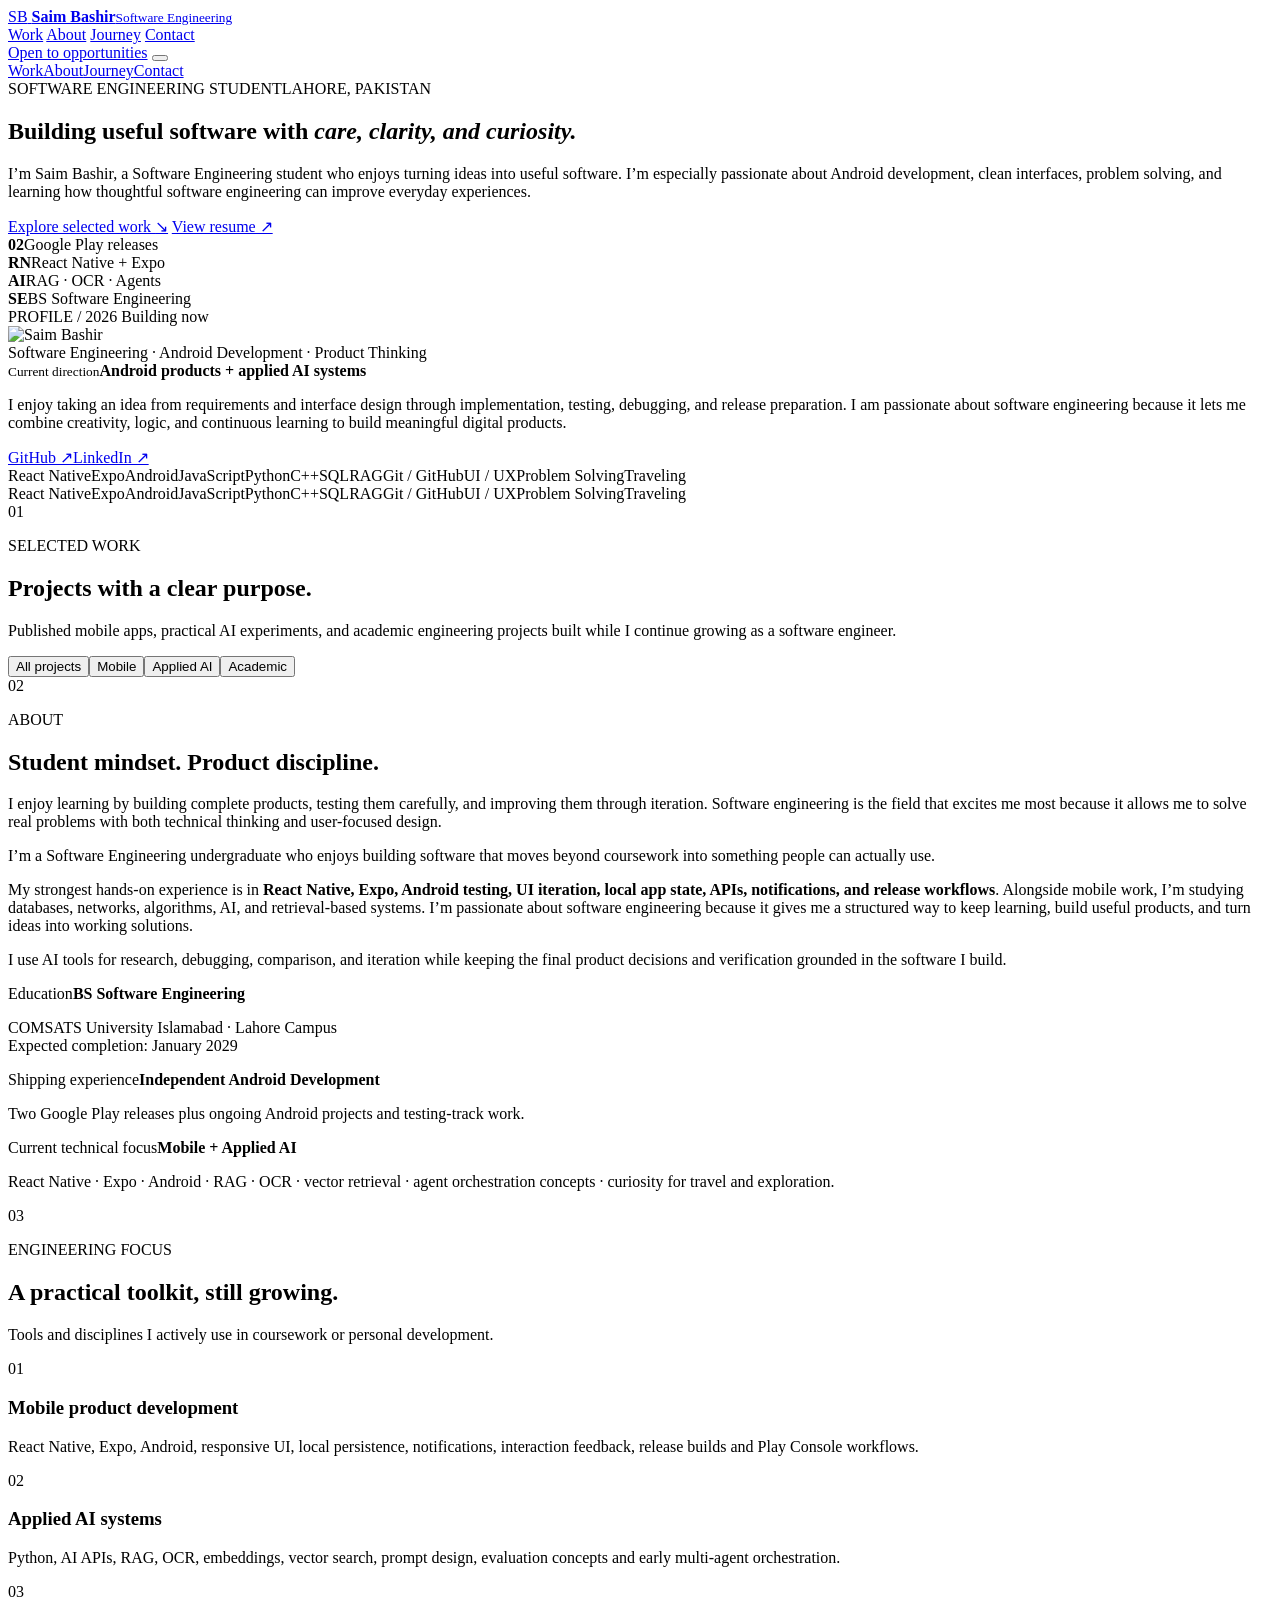
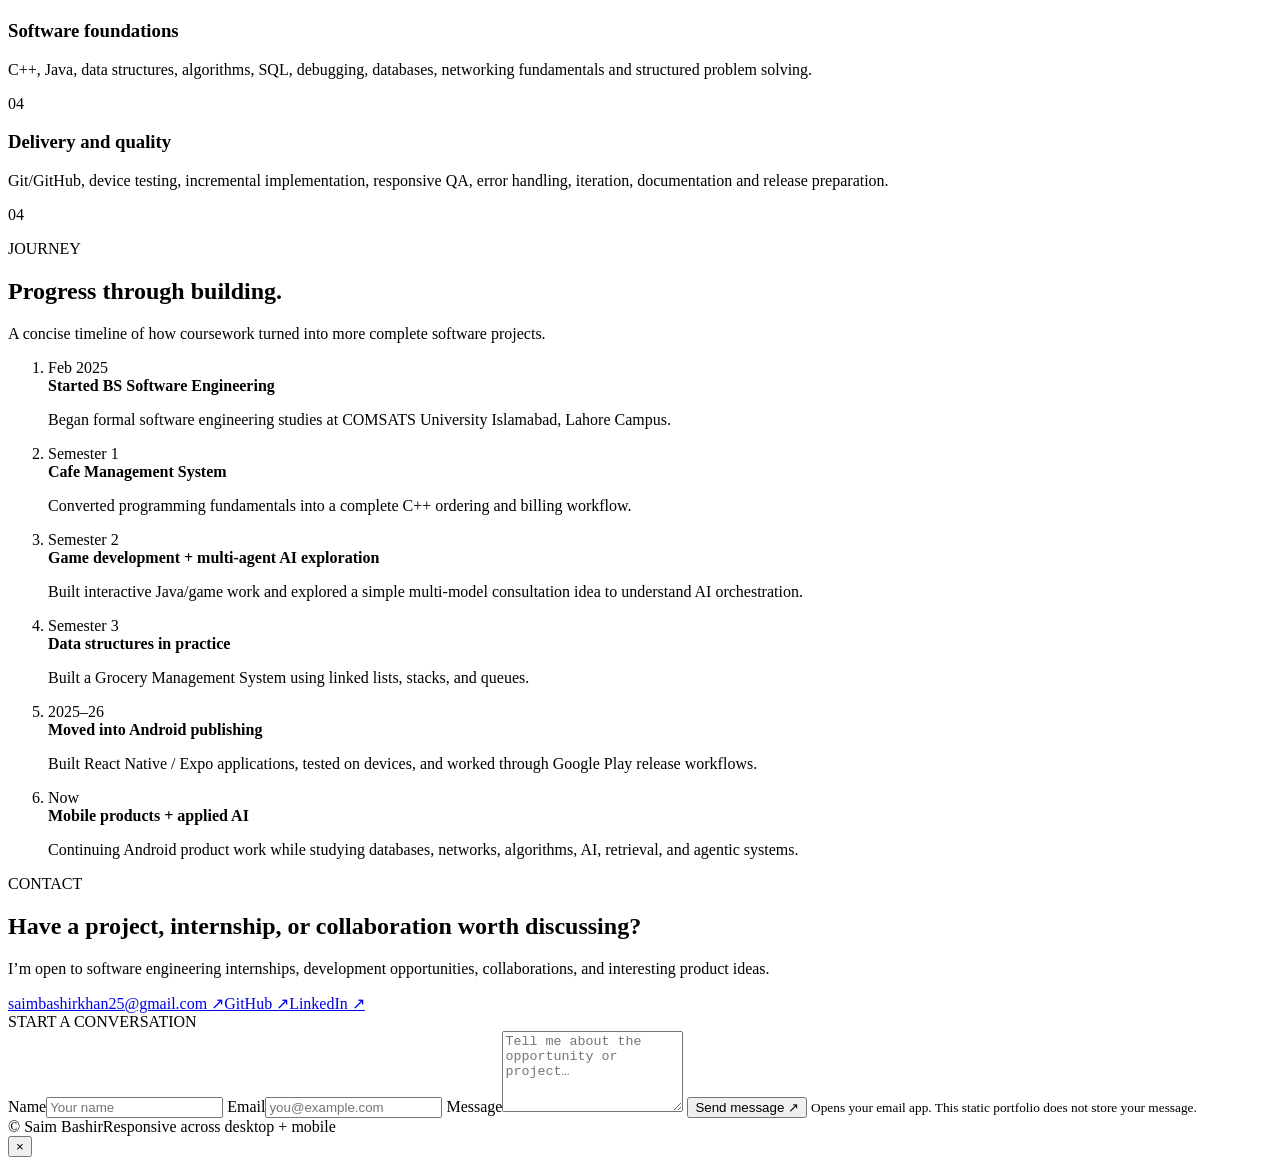
==== commit c5abf56d: "Rename index (7).html to index.html" ====
--- a/index.html
+++ b/index.html
@@ -1,15 +1,165 @@
 <!doctype html>
-<html lang="en"><head><meta charset="UTF-8"><meta name="viewport" content="width=device-width,initial-scale=1"><meta name="theme-color" content="#0c1110"><title>Saim Bashir | Software Engineering Portfolio</title><meta name="description" content="Saim Bashir's software engineering portfolio featuring Android apps, React Native projects, applied AI work, skills and achievements."><link rel="icon" type="image/svg+xml" href="data:image/svg+xml,%3Csvg xmlns='http://www.w3.org/2000/svg' viewBox='0 0 40 40'%3E%3Crect width='40' height='40' rx='10' fill='%23141c1b'/%3E%3Cpath d='M23 3 10 23h10l-3 14L31 16H21Z' fill='%2373d6c5'/%3E%3C/svg%3E"><link rel="stylesheet" href="style.css?v=16"><link rel="preload" as="image" href="assets/host-left-clean.png"><link rel="preload" as="image" href="assets/host-right-clean.png"></head>
+<html lang="en">
+<head>
+  <meta charset="UTF-8" />
+  <meta name="viewport" content="width=device-width, initial-scale=1, viewport-fit=cover" />
+  <meta name="theme-color" content="#f7f3e8" />
+  <meta name="description" content="Saim Bashir — Software Engineering student building Android products, polished interfaces, and applied AI experiments." />
+  <title>Saim Bashir | Software Engineering Portfolio</title>
+  <link rel="stylesheet" href="styles.css" />
+</head>
 <body>
-<canvas id="space" aria-hidden="true"></canvas>
-<div id="intro"><canvas id="lightning" aria-hidden="true"></canvas><div class="intro-copy"><h1>Welcome To My<br><span>Portfolio Website</span></h1><div class="loading-label"><span>Loading</span><span id="percent">0%</span></div><div class="loading-track"><i></i></div></div><button id="skip">Skip intro</button></div>
-<nav aria-label="Main navigation"><span class="nav-mascot" aria-hidden="true"><img src="assets/nav-face.webp?v=2" alt=""></span><a class="active" href="#home">Home</a><a href="#about">About</a><a href="#portfolio">Portfolio</a><a href="#contact">Contact</a></nav>
-<main>
-<section id="home" class="hero section"><div><h1><span>Turning Ideas</span><br>Into Reality</h1><div class="type-line"><span id="typed"></span><b>|</b></div><p>I'm Saim Bashir, a software engineering undergraduate building mobile apps, Android releases, and applied AI experiences with a focus on useful, responsive products.</p><div class="actions"><a class="button" href="#portfolio">Projects <span>〈/〉</span></a><a class="text-button" href="#contact">Contact Me <span>↗</span></a></div><div class="socials"><span>FIND ME</span><a href="https://github.com/saimbashir" target="_blank" rel="noopener noreferrer" aria-label="Saim Bashir on GitHub">⌘</a><a href="https://www.linkedin.com/in/saim-bashir-090097374/?isSelfProfile=true" target="_blank" rel="noopener noreferrer" aria-label="Saim Bashir on LinkedIn">in</a><a href="https://play.google.com/store/apps/details?id=com.saimbashir.universitytimetable" target="_blank" rel="noopener noreferrer" aria-label="Saim Bashir app on Google Play">▶</a></div></div>
-<aside class="music-panel"><h2>Portfolio Radio</h2><p>Press play to hear a short spoken introduction to my skills and projects.</p><div class="player"><div class="album-grid" aria-hidden="true"><i>SAIM</i><i>✦</i><i>AI</i><i>DEV</i></div><div class="track-info"><small>SPOKEN PORTFOLIO</small><h3>Saim Bashir</h3><span>Skills · Apps · Projects</span></div><div class="radio-controls"><button id="music" aria-label="Play spoken portfolio radio">▶</button><button id="stopMusic" aria-label="Stop spoken portfolio radio" disabled>■</button></div><div class="music-progress"><i></i></div><button class="song radio-track" type="button" data-speech="intro"><span>About Saim<small>Software engineering & mobile development</small></span><span>01</span></button><button class="song radio-track" type="button" data-speech="skills"><span>Technical Skills<small>React Native, Expo, Android, Python & more</small></span><span>02</span></button><button class="song radio-track" type="button" data-speech="projects"><span>Projects<small>Published apps, Pattern Pulse & Recall Lens AI</small></span><span>03</span></button></div></aside></section>
-<section id="about" class="section"><h2 class="section-title">About Me</h2><div class="about-grid"><div class="about-title"><img class="profile-photo" src="assets/nav-face.webp" alt="Saim Bashir" width="140" height="140"><h2><span>Hi, I'm</span><br>Saim<br>Bashir</h2><button id="resume" class="button">▤ View Resume</button></div><div class="portrait" id="portrait" tabindex="0" role="button" aria-label="Move your pointer over the portrait to guide Saim’s head and eyes"><div class="portrait-inner"><img class="human" src="assets/your-portrait.webp" alt="Full-length portrait of Saim Bashir"></div></div><div class="about-copy"><p>I'm a mobile-focused software engineering undergraduate with hands-on experience building, testing, and releasing Android applications using React Native and Expo.</p><p>I enjoy working across UI, local data, APIs, notifications, debugging, device testing, release workflows, and applied AI projects.</p><a class="outline-button" href="#portfolio">〈/〉 View Projects</a></div></div>
-<div class="history"><div><h3>Education</h3><article class="history-card"><span class="seal">✦</span><div><h4>COMSATS University Islamabad</h4><p>BS Software Engineering · Lahore Campus</p><small>Feb 2025 – Jan 2029 (Expected)</small></div></article><article class="history-card"><span class="seal">✦</span><div><h4>KIPS College</h4><p>Intermediate in Computer Science</p><small>997 / 1200 · 83.08%</small></div></article></div><div><h3>Experience</h3><article class="history-card"><span class="company company-code" aria-hidden="true"><svg viewBox="0 0 48 48" role="img" focusable="false"><path d="M18 14 10 24l8 10"/><path d="M30 14 38 24l-8 10"/><path d="M26 10 22 38"/></svg></span><div><h4>Independent Mobile App Development</h4><p>React Native · Expo · Android</p><small>Production apps and release workflows</small></div></article><article class="history-card"><span class="company company-play" aria-hidden="true"><svg viewBox="0 0 48 48" role="img" focusable="false"><path fill="#34A853" d="M10 9.5 27.8 27 10 38.5c-.9-.7-1.5-1.8-1.5-3.2V12.7c0-1.4.6-2.5 1.5-3.2Z"/><path fill="#4285F4" d="M32.8 22.1 37.3 24c1.6.7 1.6 2.9 0 3.6l-4.5 1.9-5-4.9 5-4.5Z"/><path fill="#FBBC04" d="m10 38.5 17.8-11 5 4.8-16.1 6.8c-2 .8-4.2.5-6.7-.6Z"/><path fill="#EA4335" d="M10 9.5c2.5-1.1 4.7-1.4 6.7-.6l16.1 6.8-5 4.8L10 9.5Z"/></svg></span><div><h4>Google Play Release Engineering</h4><p>Builds · Testing · Store readiness</p><small>2 published Android applications</small></div></article><article class="history-card"><span class="company company-ai" aria-hidden="true"><svg viewBox="0 0 48 48" role="img" focusable="false"><rect x="12" y="12" width="24" height="24" rx="6"/><path d="M24 18v12M18 24h12M16 16l-4-4M32 16l4-4M16 32l-4 4M32 32l4 4"/></svg></span><div><h4>Applied AI Development</h4><p>RAG · OCR · Vector Search</p><small>Recall Lens AI and AI-assisted engineering</small></div></article></div></div>
-<div class="stats"><div><span>〈/〉</span><b>6</b><h4>PROJECTS</h4><p>Mobile, AI & academic builds</p></div><div><span>♜</span><b>4</b><h4>AWARDS</h4><p>Achievements & challenges</p></div></div></section>
-<section id="portfolio" class="section"><h2 class="section-title">Portfolio</h2><div class="tabs" role="tablist" aria-label="Portfolio categories"><button role="tab" aria-selected="true" data-tab="projects">〈/〉<span>Projects</span></button><button role="tab" aria-selected="false" data-tab="awards">♜<span>Awards</span></button><button role="tab" aria-selected="false" data-tab="stack">⌘<span>Tech Stack</span></button></div><div id="portfolio-content" role="tabpanel"></div></section>
-<section id="contact" class="section"><h2 class="section-title">Contact</h2><div class="contact-grid"><div class="contact-panel"><h3><span>Let's Connect</span></h3><p>Have an idea, internship opportunity, or project to discuss? I'd love to hear from you.</p><form id="contact-form"><label>Your name<input name="name" placeholder="Your name" required></label><label>Email address<input name="email" type="email" placeholder="you@example.com" required></label><label>Your message<textarea name="message" rows="4" placeholder="Let's make something great…" required></textarea></label><button class="button" type="submit">Send Message</button><small class="form-note">Opens your email app addressed to Saim.</small></form></div><div class="contact-panel"><h3>Leave a Comment</h3><p>A little hello goes a long way.</p><form id="comment-form"><label>Name<input name="name" placeholder="Your name" required maxlength="40"></label><label>Comment<textarea name="comment" placeholder="Write something…" required maxlength="500" rows="3"></textarea></label><button class="button">Add Comment</button><small class="form-note">Comments stay in this browser.</small></form><div id="comments"></div></div></div><div class="find-me contact-links-footer"><h4>FIND ME</h4><div class="contact-links"><a href="mailto:saimbashirkhan25@gmail.com"><strong>@</strong> Email</a><a href="https://github.com/saimbashir" target="_blank" rel="noopener noreferrer"><strong>⌘</strong> GitHub</a><a href="https://www.linkedin.com/in/saim-bashir-090097374/?isSelfProfile=true" target="_blank" rel="noopener noreferrer"><strong>in</strong> LinkedIn</a></div></div></section>
-</main><footer>© <span id="year"></span> Saim Bashir <button id="replay">Replay intro ↻</button></footer><dialog id="detail"><button class="close" aria-label="Close details">×</button><div id="detail-body"></div></dialog><div id="toast" role="status"></div><script src="script.js?v=16"></script><script src="mascot-3d.js?v=16"></script><script src="mascot.js?v=16"></script></body></html>
+  <div class="scroll-progress" aria-hidden="true"><span id="scroll-progress-bar"></span></div>
+
+  <header class="site-header">
+    <a class="brand" href="#top" aria-label="Saim Bashir home">
+      <span class="brand-mark">SB</span>
+      <span class="brand-copy"><strong>Saim Bashir</strong><small>Software Engineering</small></span>
+    </a>
+    <nav class="desktop-nav" aria-label="Primary navigation">
+      <a href="#work">Work</a>
+      <a href="#about">About</a>
+      <a href="#journey">Journey</a>
+      <a href="#contact">Contact</a>
+    </nav>
+    <div class="header-actions">
+      <a class="availability" href="#contact"><i></i> Open to opportunities</a>
+      <button class="menu-button" aria-label="Open navigation" aria-expanded="false"><span></span><span></span></button>
+    </div>
+    <div class="mobile-nav" aria-hidden="true">
+      <a href="#work">Work</a><a href="#about">About</a><a href="#journey">Journey</a><a href="#contact">Contact</a>
+    </div>
+  </header>
+
+  <main id="top">
+    <section class="hero shell">
+      <div class="hero-copy reveal">
+        <div class="hero-label"><span>SOFTWARE ENGINEERING STUDENT</span><i></i><span>LAHORE, PAKISTAN</span></div>
+        <h1>Building useful software with <em>care, clarity, and curiosity.</em></h1>
+        <p class="hero-text">I’m Saim Bashir, a Software Engineering student who enjoys turning ideas into useful software. I’m especially passionate about Android development, clean interfaces, problem solving, and learning how thoughtful software engineering can improve everyday experiences.</p>
+        <div class="hero-buttons">
+          <a class="button primary" href="#work">Explore selected work <span>↘</span></a>
+          <a class="button ghost" href="assets/documents/resume.pdf" target="_blank" rel="noreferrer">View resume ↗</a>
+        </div>
+        <div class="hero-proof" aria-label="Quick highlights">
+          <div><strong>02</strong><span>Google Play releases</span></div>
+          <div><strong>RN</strong><span>React Native + Expo</span></div>
+          <div><strong>AI</strong><span>RAG · OCR · Agents</span></div>
+          <div><strong>SE</strong><span>BS Software Engineering</span></div>
+        </div>
+      </div>
+
+      <aside class="profile-panel reveal" aria-label="Profile summary">
+        <div class="profile-panel-head"><span>PROFILE / 2026</span><span class="live-dot"><i></i> Building now</span></div>
+        <div class="portrait-wrap">
+          <div class="portrait-frame">
+            <img src="assets/profile-saim-white.webp" alt="Saim Bashir" />
+          </div>
+          <span class="portrait-caption">Software Engineering · Android Development · Product Thinking</span>
+        </div>
+        <div class="profile-content">
+          <div><small>Current direction</small><strong>Android products + applied AI systems</strong></div>
+          <p>I enjoy taking an idea from requirements and interface design through implementation, testing, debugging, and release preparation. I am passionate about software engineering because it lets me combine creativity, logic, and continuous learning to build meaningful digital products.</p>
+          <div class="profile-links"><a href="https://github.com/saimbashir" target="_blank" rel="noreferrer">GitHub ↗</a><a href="https://www.linkedin.com/in/saim-bashir-090097374/?isSelfProfile=true" target="_blank" rel="noreferrer">LinkedIn ↗</a></div>
+        </div>
+      </aside>
+    </section>
+
+    <section class="capability-rail" aria-label="Technology focus">
+      <div class="capability-marquee">
+        <div class="capability-track">
+          <span>React Native</span><i></i><span>Expo</span><i></i><span>Android</span><i></i><span>JavaScript</span><i></i><span>Python</span><i></i><span>C++</span><i></i><span>SQL</span><i></i><span>RAG</span><i></i><span>Git / GitHub</span><i></i><span>UI / UX</span><i></i><span>Problem Solving</span><i></i><span>Traveling</span>
+        </div>
+        <div class="capability-track" aria-hidden="true">
+          <span>React Native</span><i></i><span>Expo</span><i></i><span>Android</span><i></i><span>JavaScript</span><i></i><span>Python</span><i></i><span>C++</span><i></i><span>SQL</span><i></i><span>RAG</span><i></i><span>Git / GitHub</span><i></i><span>UI / UX</span><i></i><span>Problem Solving</span><i></i><span>Traveling</span>
+        </div>
+      </div>
+    </section>
+
+    <section id="work" class="section shell">
+      <div class="section-head reveal">
+        <div class="section-title"><span>01</span><div><p>SELECTED WORK</p><h2>Projects with a clear purpose.</h2></div></div>
+        <p>Published mobile apps, practical AI experiments, and academic engineering projects built while I continue growing as a software engineer.</p>
+      </div>
+      <div class="filters reveal" role="group" aria-label="Project filters">
+        <button class="active" data-filter="all">All projects</button><button data-filter="mobile">Mobile</button><button data-filter="ai">Applied AI</button><button data-filter="academic">Academic</button>
+      </div>
+      <div id="project-grid" class="project-grid"></div>
+    </section>
+
+    <section id="about" class="section shell">
+      <div class="section-head reveal">
+        <div class="section-title"><span>02</span><div><p>ABOUT</p><h2>Student mindset. Product discipline.</h2></div></div>
+        <p>I enjoy learning by building complete products, testing them carefully, and improving them through iteration. Software engineering is the field that excites me most because it allows me to solve real problems with both technical thinking and user-focused design.</p>
+      </div>
+      <div class="about-grid">
+        <div class="about-copy reveal">
+          <p class="large">I’m a Software Engineering undergraduate who enjoys building software that moves beyond coursework into something people can actually use.</p>
+          <p>My strongest hands-on experience is in <strong>React Native, Expo, Android testing, UI iteration, local app state, APIs, notifications, and release workflows</strong>. Alongside mobile work, I’m studying databases, networks, algorithms, AI, and retrieval-based systems. I’m passionate about software engineering because it gives me a structured way to keep learning, build useful products, and turn ideas into working solutions.</p>
+          <p>I use AI tools for research, debugging, comparison, and iteration while keeping the final product decisions and verification grounded in the software I build.</p>
+        </div>
+        <div class="facts reveal">
+          <article><span>Education</span><b>BS Software Engineering</b><p>COMSATS University Islamabad · Lahore Campus<br>Expected completion: January 2029</p></article>
+          <article><span>Shipping experience</span><b>Independent Android Development</b><p>Two Google Play releases plus ongoing Android projects and testing-track work.</p></article>
+          <article><span>Current technical focus</span><b>Mobile + Applied AI</b><p>React Native · Expo · Android · RAG · OCR · vector retrieval · agent orchestration concepts · curiosity for travel and exploration.</p></article>
+        </div>
+      </div>
+    </section>
+
+    <section class="section shell">
+      <div class="section-head reveal">
+        <div class="section-title"><span>03</span><div><p>ENGINEERING FOCUS</p><h2>A practical toolkit, still growing.</h2></div></div>
+        <p>Tools and disciplines I actively use in coursework or personal development.</p>
+      </div>
+      <div class="skills-grid reveal">
+        <article><span>01</span><h3>Mobile product development</h3><p>React Native, Expo, Android, responsive UI, local persistence, notifications, interaction feedback, release builds and Play Console workflows.</p></article>
+        <article><span>02</span><h3>Applied AI systems</h3><p>Python, AI APIs, RAG, OCR, embeddings, vector search, prompt design, evaluation concepts and early multi-agent orchestration.</p></article>
+        <article><span>03</span><h3>Software foundations</h3><p>C++, Java, data structures, algorithms, SQL, debugging, databases, networking fundamentals and structured problem solving.</p></article>
+        <article><span>04</span><h3>Delivery and quality</h3><p>Git/GitHub, device testing, incremental implementation, responsive QA, error handling, iteration, documentation and release preparation.</p></article>
+      </div>
+    </section>
+
+    <section id="journey" class="section shell">
+      <div class="section-head reveal">
+        <div class="section-title"><span>04</span><div><p>JOURNEY</p><h2>Progress through building.</h2></div></div>
+        <p>A concise timeline of how coursework turned into more complete software projects.</p>
+      </div>
+      <ol class="timeline reveal">
+        <li><span>Feb 2025</span><div><b>Started BS Software Engineering</b><p>Began formal software engineering studies at COMSATS University Islamabad, Lahore Campus.</p></div></li>
+        <li><span>Semester 1</span><div><b>Cafe Management System</b><p>Converted programming fundamentals into a complete C++ ordering and billing workflow.</p></div></li>
+        <li><span>Semester 2</span><div><b>Game development + multi-agent AI exploration</b><p>Built interactive Java/game work and explored a simple multi-model consultation idea to understand AI orchestration.</p></div></li>
+        <li><span>Semester 3</span><div><b>Data structures in practice</b><p>Built a Grocery Management System using linked lists, stacks, and queues.</p></div></li>
+        <li><span>2025–26</span><div><b>Moved into Android publishing</b><p>Built React Native / Expo applications, tested on devices, and worked through Google Play release workflows.</p></div></li>
+        <li><span>Now</span><div><b>Mobile products + applied AI</b><p>Continuing Android product work while studying databases, networks, algorithms, AI, retrieval, and agentic systems.</p></div></li>
+      </ol>
+    </section>
+
+    <section id="contact" class="section shell contact-section">
+      <div class="contact-copy reveal">
+        <p class="eyebrow">CONTACT</p>
+        <h2>Have a project, internship, or collaboration worth discussing?</h2>
+        <p>I’m open to software engineering internships, development opportunities, collaborations, and interesting product ideas.</p>
+        <div class="contact-links"><a href="mailto:saimbashirkhan25@gmail.com">saimbashirkhan25@gmail.com ↗</a><a href="https://github.com/saimbashir" target="_blank" rel="noreferrer">GitHub ↗</a><a href="https://www.linkedin.com/in/saim-bashir-090097374/?isSelfProfile=true" target="_blank" rel="noreferrer">LinkedIn ↗</a></div>
+      </div>
+      <form id="contact-form" class="contact-form reveal">
+        <div class="form-head"><span>START A CONVERSATION</span><i></i></div>
+        <label>Name<input name="name" required placeholder="Your name" /></label>
+        <label>Email<input name="email" type="email" required placeholder="you@example.com" /></label>
+        <label>Message<textarea name="message" rows="5" required placeholder="Tell me about the opportunity or project…"></textarea></label>
+        <button class="button primary" type="submit">Send message ↗</button>
+        <small>Opens your email app. This static portfolio does not store your message.</small>
+      </form>
+    </section>
+  </main>
+
+  <footer class="shell"><span>© <span id="year"></span> Saim Bashir</span><span>Responsive across desktop + mobile</span></footer>
+
+  <div id="modal-backdrop" class="modal-backdrop" hidden></div>
+  <aside id="project-modal" class="project-modal" aria-hidden="true" aria-modal="true" role="dialog">
+    <button id="modal-close" class="modal-close" aria-label="Close project details">×</button>
+    <div id="modal-content"></div>
+  </aside>
+
+  <script src="script.js"></script>
+</body>
+</html>
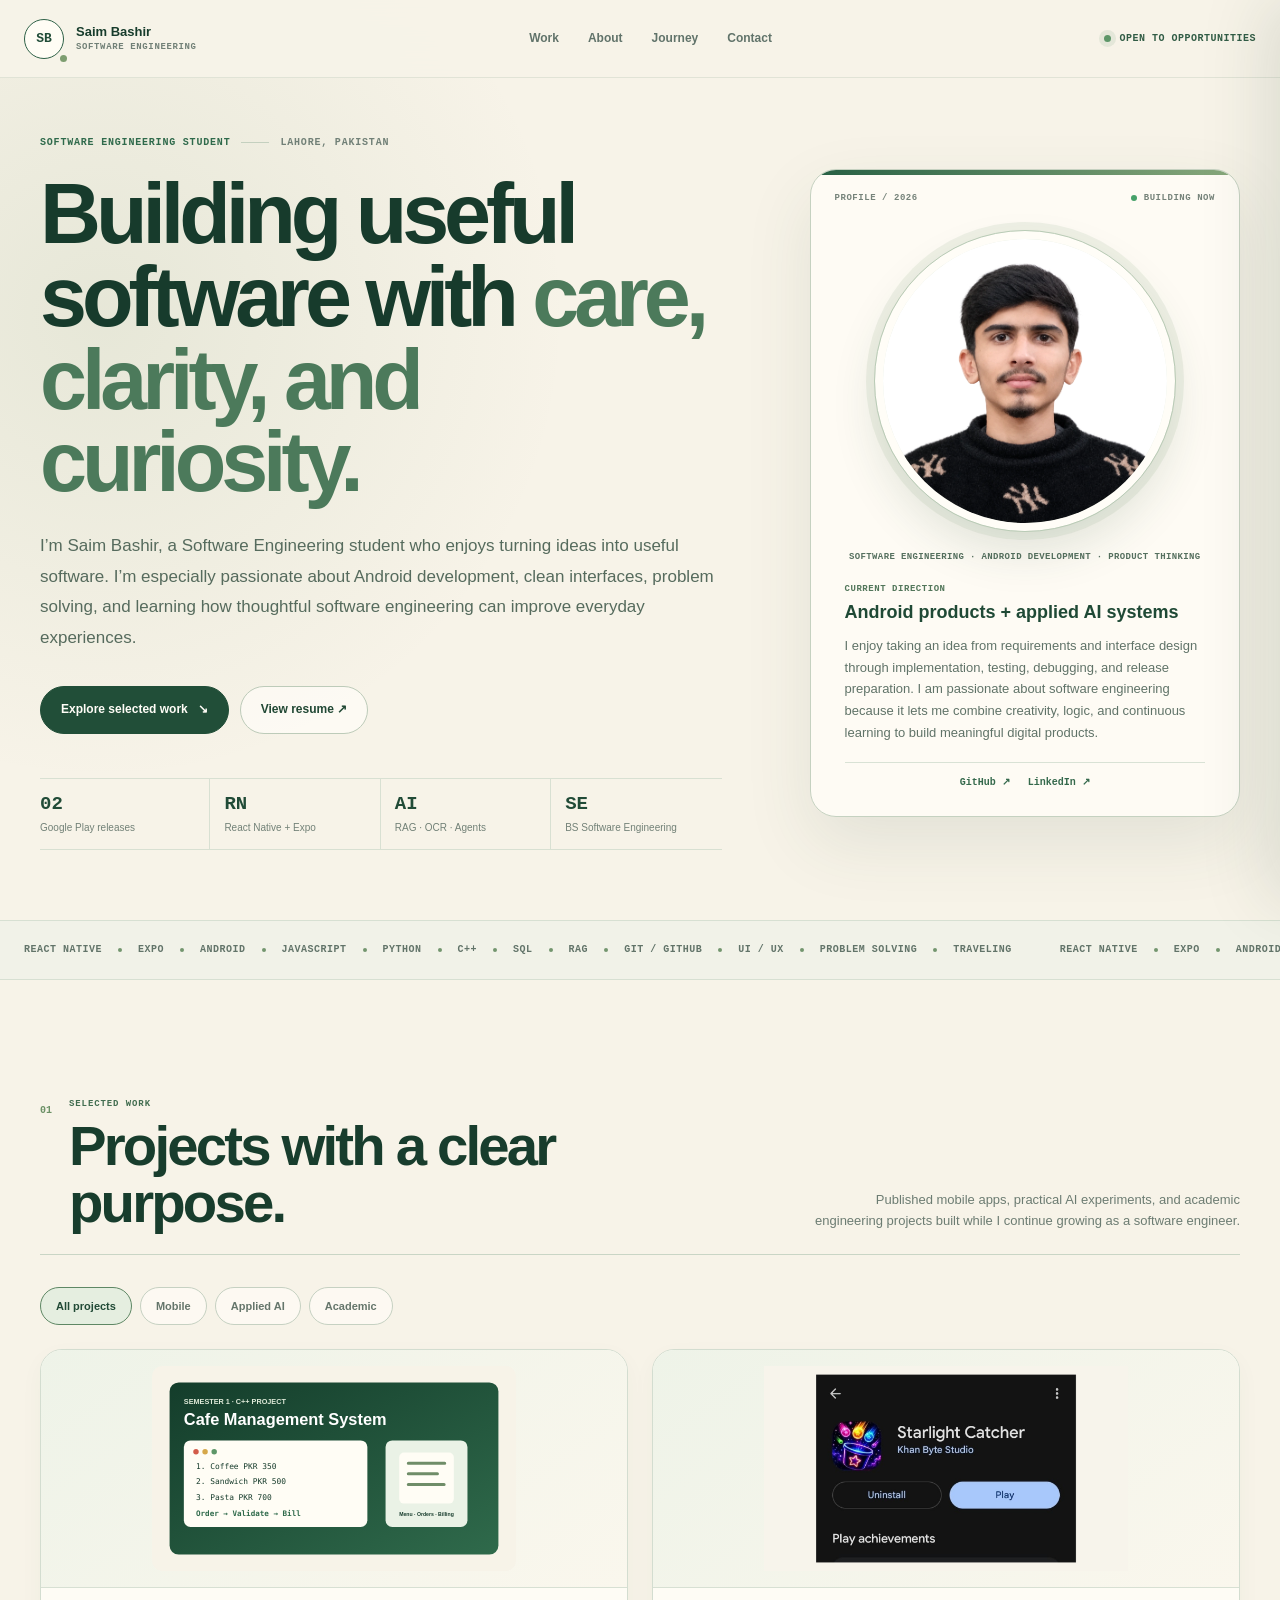
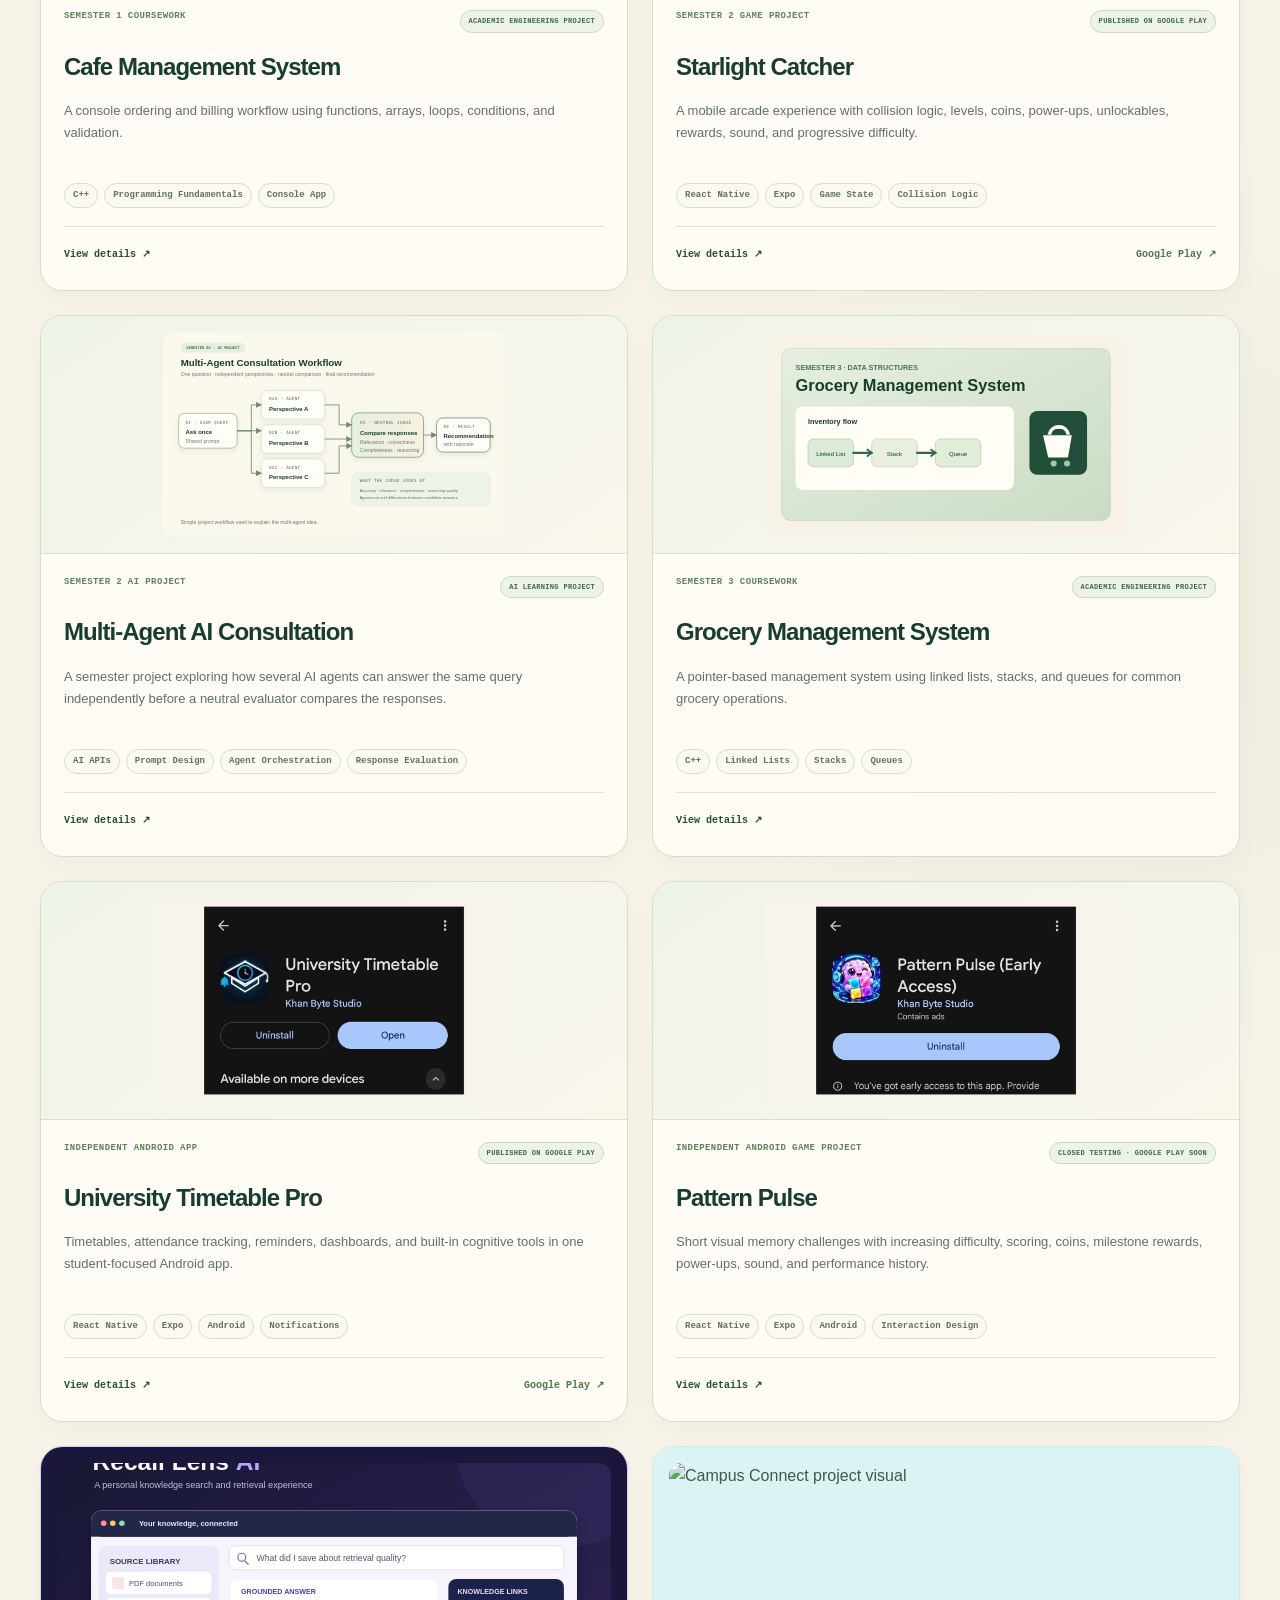
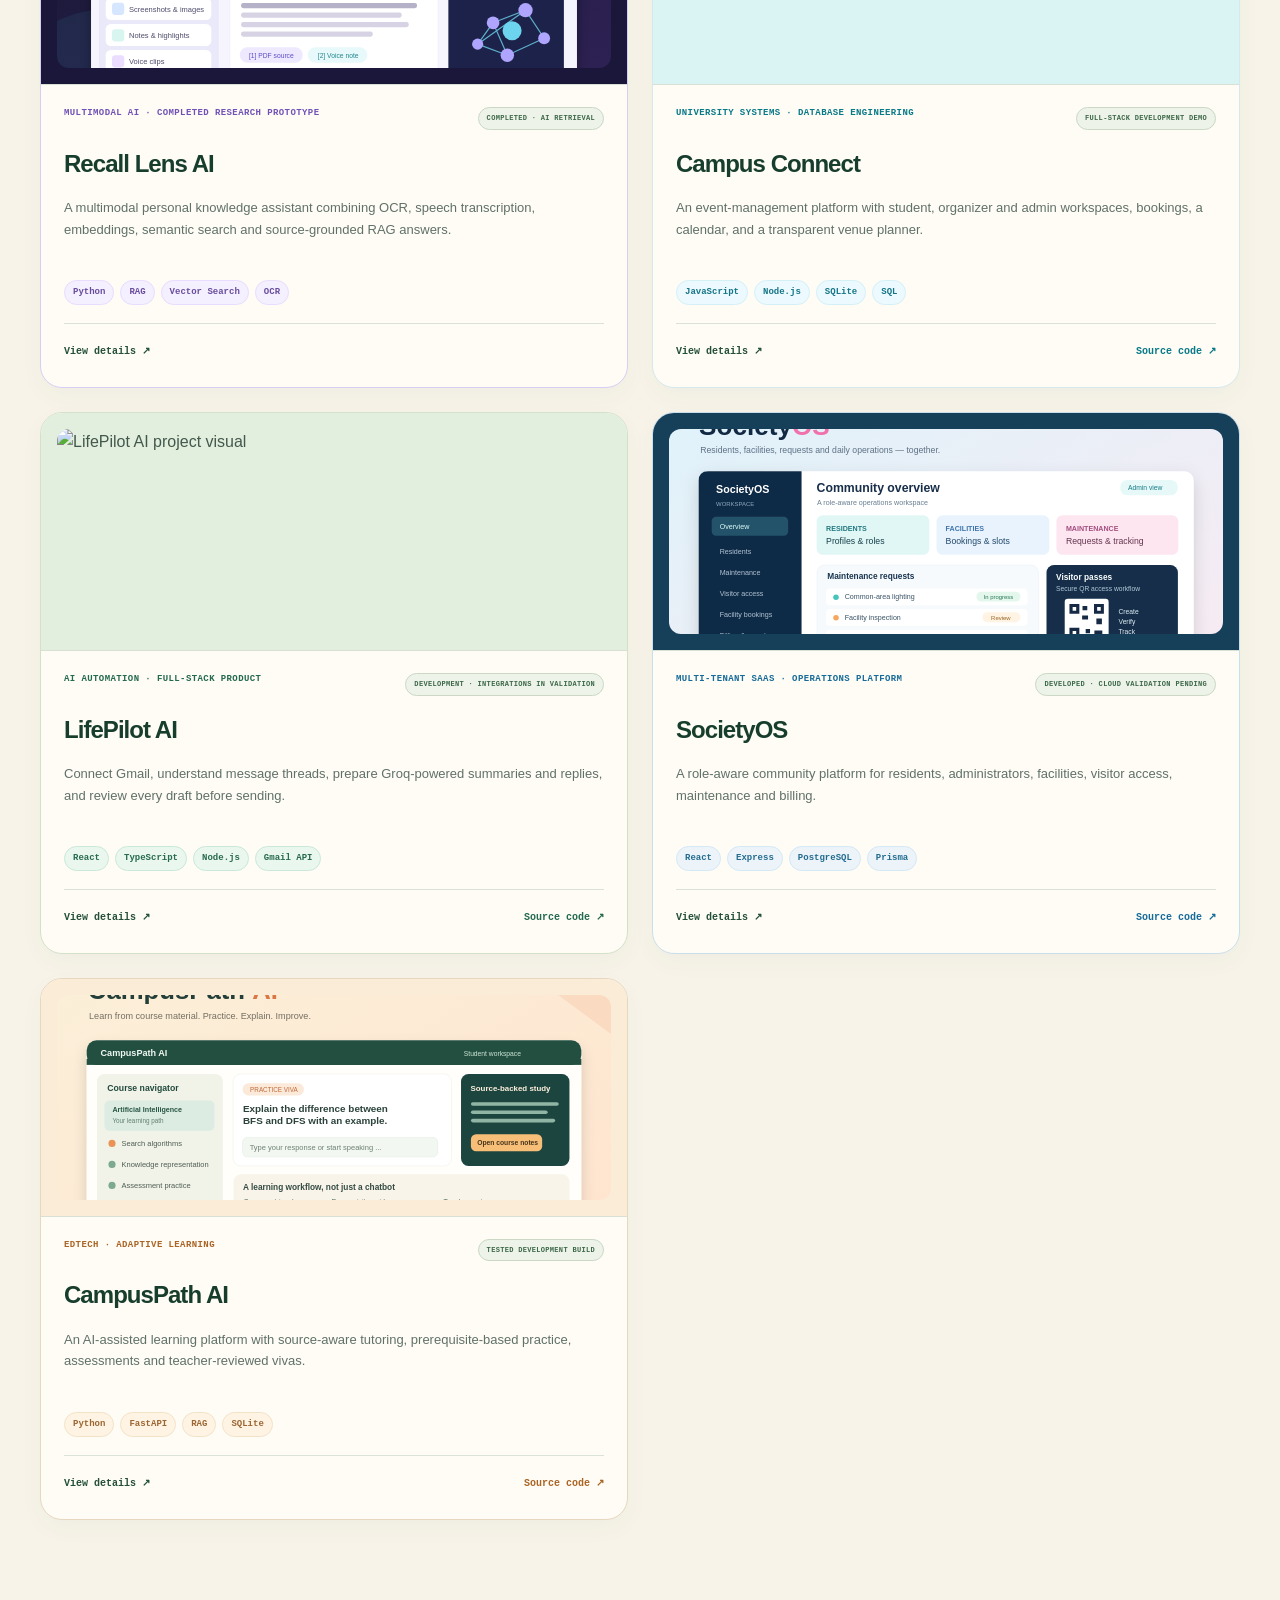
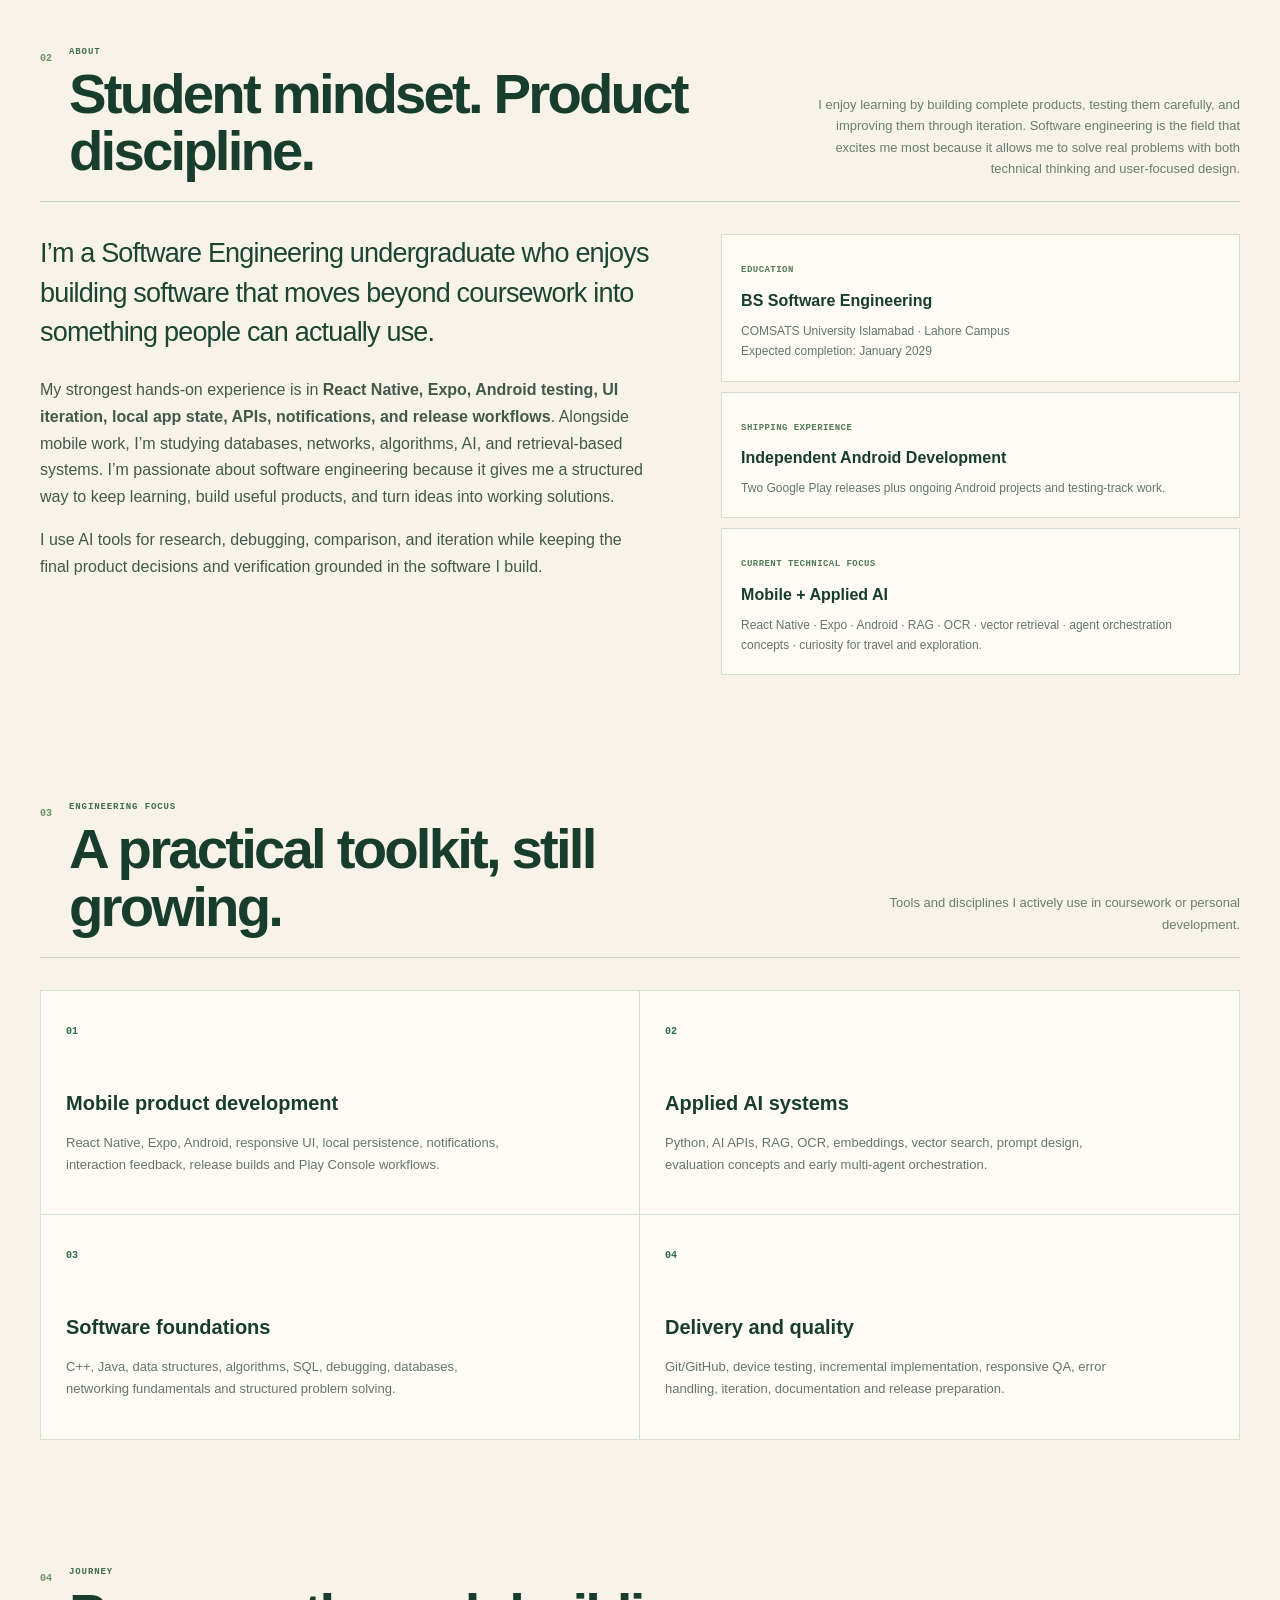
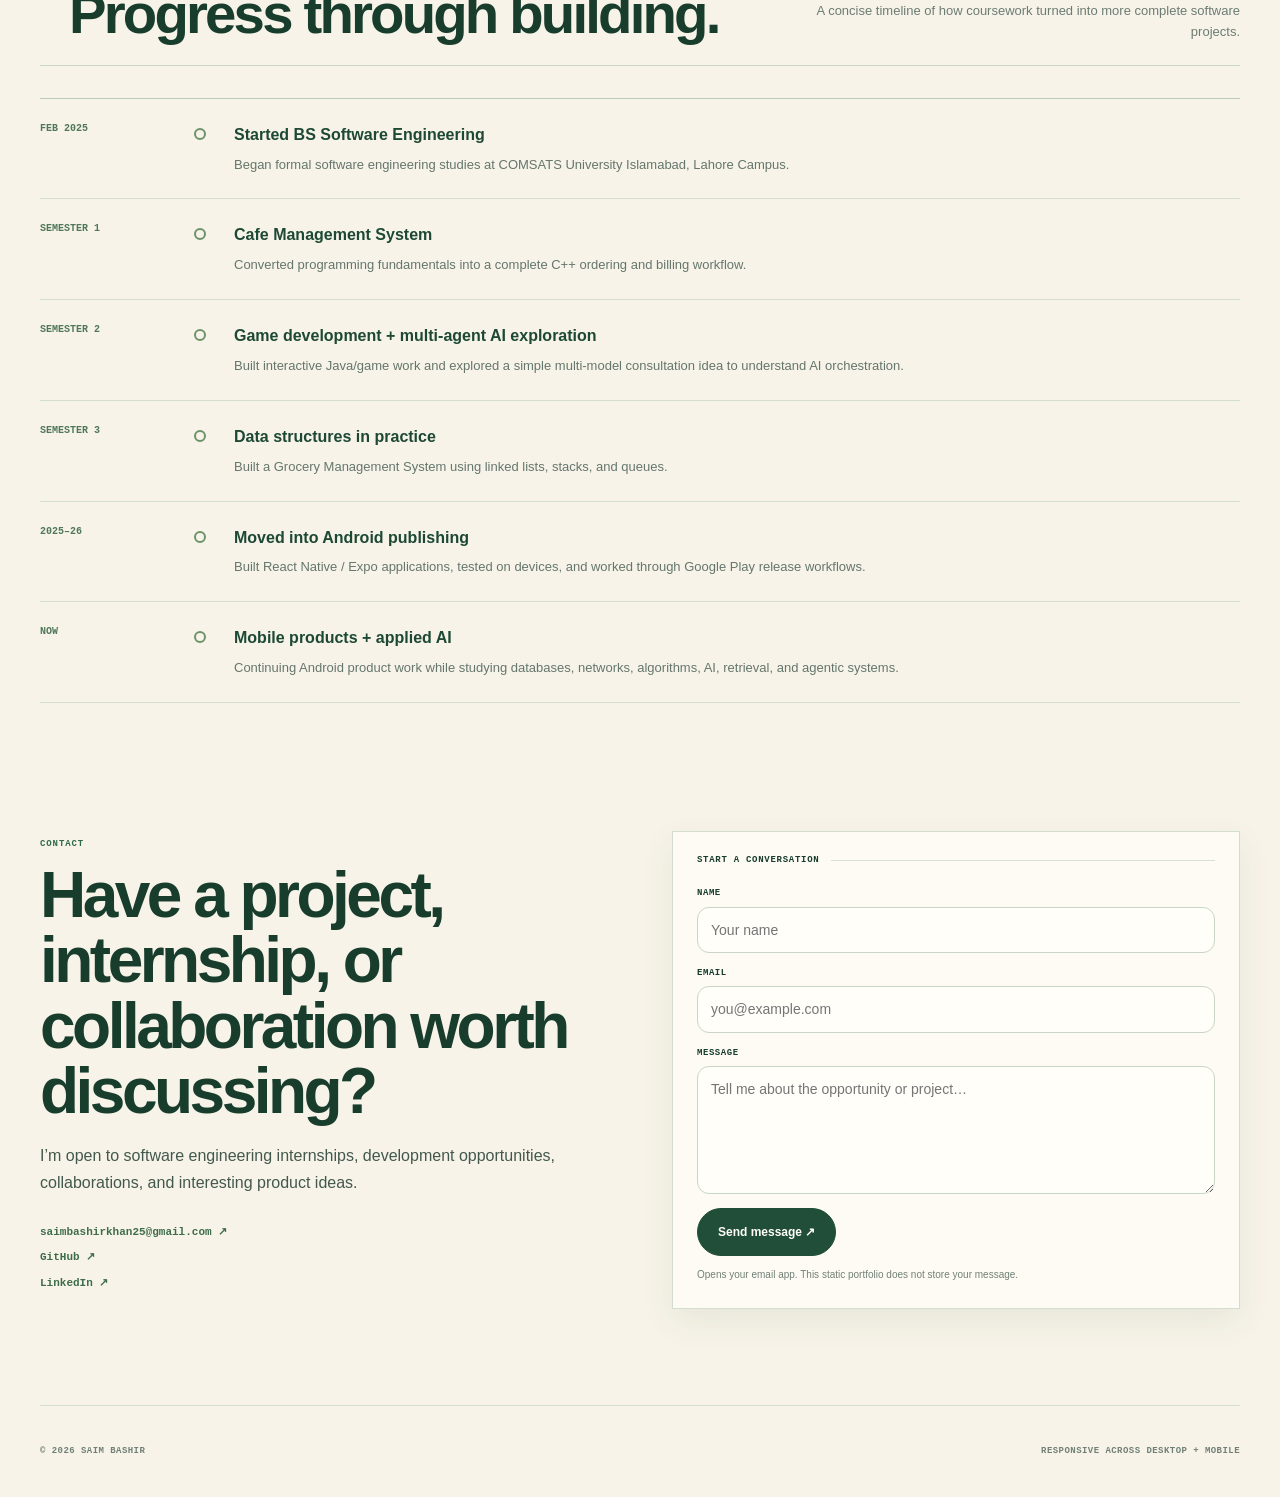
==== commit e169cfaa: "fix: point portfolio resume button to latest uploaded CV" ====
--- a/index.html
+++ b/index.html
@@ -39,7 +39,7 @@
         <p class="hero-text">I’m Saim Bashir, a Software Engineering student who enjoys turning ideas into useful software. I’m especially passionate about Android development, clean interfaces, problem solving, and learning how thoughtful software engineering can improve everyday experiences.</p>
         <div class="hero-buttons">
           <a class="button primary" href="#work">Explore selected work <span>↘</span></a>
-          <a class="button ghost" href="assets/documents/resume.pdf" target="_blank" rel="noreferrer">View resume ↗</a>
+          <a class="button ghost" href="assets/resume.pdf" target="_blank" rel="noreferrer">View resume ↗</a>
         </div>
         <div class="hero-proof" aria-label="Quick highlights">
           <div><strong>02</strong><span>Google Play releases</span></div>
--- a/styles.css
+++ b/styles.css
@@ -0,0 +1,268 @@
+:root{
+  --bg:#f8f6f1;
+  --paper:#fffefa;
+  --surface:#ffffff;
+  --surface-soft:#f1eee6;
+  --ink:#172129;
+  --text:#495660;
+  --muted:#79838a;
+  --line:#d9ddd8;
+  --line-strong:#c5cbc5;
+  --accent:#c95832;
+  --accent-soft:#f6e4dc;
+  --sage:#356f62;
+  --sage-soft:#e6f0ec;
+  --navy:#243746;
+  --gold:#b78a38;
+  --shadow:0 24px 60px rgba(31,43,49,.09);
+  --shadow-soft:0 10px 30px rgba(31,43,49,.07);
+  --sans:Inter,-apple-system,BlinkMacSystemFont,"Segoe UI",Arial,sans-serif;
+  --mono:"SFMono-Regular",Consolas,"Liberation Mono",monospace;
+  --ease:cubic-bezier(.2,.78,.2,1)
+}
+*{box-sizing:border-box}
+html{scroll-behavior:smooth;scroll-padding-top:92px}
+body{margin:0;background:var(--bg);color:var(--text);font:16px/1.68 var(--sans);-webkit-font-smoothing:antialiased;overflow-x:hidden}
+body::before{content:"";position:fixed;inset:0;z-index:-2;pointer-events:none;background-image:linear-gradient(rgba(23,33,41,.035) 1px,transparent 1px),linear-gradient(90deg,rgba(23,33,41,.035) 1px,transparent 1px);background-size:84px 84px;mask-image:linear-gradient(#000 0 45%,transparent 90%)}
+body::after{content:"";position:fixed;z-index:-1;width:42vw;height:42vw;border:1px solid rgba(201,88,50,.13);border-radius:50%;right:-22vw;top:15vh;pointer-events:none;animation:orbit 16s ease-in-out infinite alternate}
+@keyframes orbit{from{transform:translate3d(0,0,0) scale(.98)}to{transform:translate3d(-24px,32px,0) scale(1.04)}}
+a{color:inherit;text-decoration:none}
+button,input,textarea{font:inherit}
+button{cursor:pointer}
+img{display:block;max-width:100%}
+::selection{background:var(--accent);color:white}
+.shell{width:min(1200px,calc(100% - 48px));margin-inline:auto}
+.scroll-progress{position:fixed;top:0;left:0;right:0;height:3px;z-index:100;background:transparent}.scroll-progress span{display:block;width:0;height:100%;background:var(--accent);box-shadow:0 0 12px rgba(201,88,50,.35)}
+
+.site-header{position:fixed;inset:0 0 auto;z-index:50;height:78px;padding:0 max(24px,env(safe-area-inset-right)) 0 max(24px,env(safe-area-inset-left));display:flex;align-items:center;justify-content:space-between;border-bottom:1px solid rgba(23,33,41,.08);background:rgba(248,246,241,.9);backdrop-filter:blur(15px);-webkit-backdrop-filter:blur(15px)}
+.brand{display:flex;align-items:center;gap:12px}.brand-mark{display:grid;place-items:center;width:40px;height:40px;border:1px solid var(--ink);background:var(--paper);color:var(--ink);font:800 13px/1 var(--mono);position:relative}.brand-mark::after{content:"";position:absolute;width:7px;height:7px;background:var(--accent);right:-4px;bottom:-4px}.brand-copy{display:flex;flex-direction:column;line-height:1.15}.brand-copy strong{color:var(--ink);font-size:13px}.brand-copy small{margin-top:4px;color:var(--muted);font:600 9px/1 var(--mono);letter-spacing:.07em;text-transform:uppercase}
+.desktop-nav{display:flex;align-items:center;gap:29px;font-size:12px;font-weight:700}.desktop-nav a{color:#657078;position:relative}.desktop-nav a::after{content:"";position:absolute;left:0;right:100%;bottom:-7px;height:1px;background:var(--accent);transition:right .25s var(--ease)}.desktop-nav a:hover{color:var(--ink)}.desktop-nav a:hover::after{right:0}
+.header-actions{display:flex;align-items:center;gap:14px}.availability{display:flex;align-items:center;gap:8px;font:700 10px/1 var(--mono);color:var(--navy);text-transform:uppercase;letter-spacing:.05em}.availability i{width:7px;height:7px;border-radius:50%;background:#46a169;box-shadow:0 0 0 5px rgba(70,161,105,.1);animation:pulseDot 2.4s ease-in-out infinite}@keyframes pulseDot{50%{box-shadow:0 0 0 8px rgba(70,161,105,.03)}}.menu-button,.mobile-nav{display:none}
+
+.hero{min-height:100svh;padding-top:132px;padding-bottom:70px;display:grid;grid-template-columns:minmax(0,1.12fr) minmax(360px,.88fr);gap:78px;align-items:center}.hero-copy{max-width:720px}.hero-label{display:flex;flex-wrap:wrap;align-items:center;gap:11px;color:var(--muted);font:700 10px/1.3 var(--mono);letter-spacing:.08em}.hero-label span:first-child{color:var(--accent)}.hero-label i{width:28px;height:1px;background:var(--line-strong)}
+.hero h1{margin:24px 0 27px;color:var(--ink);font-size:clamp(58px,6.6vw,94px);line-height:.98;letter-spacing:-.06em;font-weight:760}.hero h1 em{display:inline;font-style:normal;color:var(--accent);font-weight:760}.hero-text{max-width:660px;font-size:17px;line-height:1.8;margin:0;color:#59656d}.hero-buttons{display:flex;flex-wrap:wrap;gap:11px;margin-top:32px}.button{display:inline-flex;align-items:center;justify-content:center;gap:10px;min-height:48px;padding:12px 18px;border:1px solid var(--line-strong);border-radius:3px;color:var(--ink);background:var(--surface);font-size:12px;font-weight:800;transition:transform .22s var(--ease),box-shadow .22s,border-color .22s,background .22s}.button:hover{transform:translateY(-2px);box-shadow:var(--shadow-soft);border-color:#aeb6b0}.button.primary{background:var(--ink);border-color:var(--ink);color:white}.button.primary:hover{background:#25323b}.button.ghost{background:rgba(255,255,255,.55)}
+.hero-proof{display:grid;grid-template-columns:repeat(4,minmax(0,1fr));margin-top:44px;border-top:1px solid var(--line);border-bottom:1px solid var(--line)}.hero-proof div{padding:16px 14px 15px 0;border-right:1px solid var(--line)}.hero-proof div+div{padding-left:14px}.hero-proof div:last-child{border-right:0}.hero-proof strong{display:block;color:var(--ink);font:800 19px/1 var(--mono);margin-bottom:7px}.hero-proof span{display:block;color:var(--muted);font-size:10px;line-height:1.35}
+.profile-panel{position:relative;border:1px solid var(--line-strong);background:rgba(255,255,255,.72);box-shadow:var(--shadow);padding:17px;overflow:hidden}.profile-panel::before{content:"";position:absolute;inset:0 auto 0 0;width:5px;background:var(--accent)}.profile-panel::after{content:"";position:absolute;width:120px;height:120px;border:1px solid rgba(53,111,98,.16);right:-60px;top:90px;border-radius:50%}.profile-panel-head{display:flex;justify-content:space-between;gap:20px;padding-left:9px;color:var(--muted);font:700 9px/1.4 var(--mono);letter-spacing:.06em;text-transform:uppercase}.live-dot{display:flex;align-items:center;gap:7px}.live-dot i{width:6px;height:6px;border-radius:50%;background:#46a169}
+.portrait-frame{position:relative;margin:19px 0 19px 9px;aspect-ratio:4/3;overflow:hidden;background:#eae8e0}.portrait-frame img{width:100%;height:100%;object-fit:cover;object-position:center 32%;filter:saturate(.92) contrast(1.02);transition:transform .7s var(--ease)}.profile-panel:hover .portrait-frame img{transform:scale(1.025)}.portrait-index{position:absolute;z-index:2;top:13px;left:13px;background:rgba(255,255,255,.88);border:1px solid rgba(23,33,41,.15);padding:6px 8px;color:var(--ink);font:800 9px/1 var(--mono)}.portrait-caption{position:absolute;left:0;right:0;bottom:0;padding:36px 14px 12px;color:white;background:linear-gradient(transparent,rgba(19,31,37,.82));font:650 10px/1.4 var(--mono);letter-spacing:.03em}.profile-content{padding:0 8px 4px}.profile-content small{display:block;color:var(--accent);font:800 9px/1 var(--mono);letter-spacing:.06em;text-transform:uppercase}.profile-content strong{display:block;margin:7px 0 10px;color:var(--ink);font-size:18px;line-height:1.3}.profile-content p{margin:0;color:#637078;font-size:13px}.profile-links{display:flex;gap:18px;margin-top:18px;padding-top:15px;border-top:1px solid var(--line)}.profile-links a{color:var(--sage);font:750 10px/1 var(--mono)}
+.capability-rail{border-block:1px solid var(--line);background:rgba(255,255,255,.55)}.capability-row{display:flex;align-items:center;justify-content:center;gap:16px;min-height:58px;flex-wrap:wrap;color:#68737b;font:700 10px/1 var(--mono);letter-spacing:.05em;text-transform:uppercase}.capability-row i{width:4px;height:4px;border-radius:50%;background:var(--accent)}
+
+.section{padding-top:120px;padding-bottom:8px}.section-head{display:grid;grid-template-columns:minmax(0,1fr) minmax(260px,430px);gap:50px;align-items:end;padding-bottom:22px;margin-bottom:32px;border-bottom:1px solid var(--line-strong)}.section-title{display:flex;gap:17px;align-items:flex-start}.section-title>span{margin-top:6px;color:var(--accent);font:800 10px/1 var(--mono)}.section-title p{margin:0 0 8px;color:var(--sage);font:800 9px/1 var(--mono);letter-spacing:.1em}.section-title h2{margin:0;color:var(--ink);font-size:clamp(34px,4.4vw,58px);letter-spacing:-.05em;line-height:1.02}.section-head>p{margin:0;color:var(--muted);font-size:13px;line-height:1.65;text-align:right}
+.filters{display:flex;flex-wrap:wrap;gap:8px;margin-bottom:24px}.filters button{border:1px solid var(--line-strong);background:rgba(255,255,255,.5);color:#69747b;padding:9px 14px;border-radius:2px;font-size:11px;font-weight:800;transition:.2s}.filters button:hover,.filters button.active{color:var(--ink);border-color:var(--accent)}.filters button.active{background:var(--accent-soft)}
+.project-grid{display:grid;grid-template-columns:repeat(12,minmax(0,1fr));gap:20px}.project-card{grid-column:span 6;min-width:0;border:1px solid var(--line);background:rgba(255,255,255,.78);display:flex;flex-direction:column;position:relative;overflow:hidden;transition:transform .3s var(--ease),box-shadow .3s,border-color .3s}.project-card::before{content:"";position:absolute;inset:0;pointer-events:none;background:linear-gradient(115deg,transparent 0 42%,rgba(255,255,255,.72) 50%,transparent 58%);transform:translateX(-150%);transition:transform .7s var(--ease);z-index:2}.project-card:hover{transform:translateY(-5px);border-color:#b8bdb8;box-shadow:var(--shadow-soft)}.project-card:hover::before{transform:translateX(150%)}.project-media{position:relative;aspect-ratio:16/9;overflow:hidden;background:#ece9e1;border-bottom:1px solid var(--line)}.project-media img{width:100%;height:100%;object-fit:cover;transition:transform .55s var(--ease)}.project-card:hover .project-media img{transform:scale(1.025)}.project-status{position:absolute;left:13px;bottom:13px;background:rgba(255,254,250,.94);border:1px solid rgba(23,33,41,.16);color:var(--ink);padding:7px 9px;font:800 8px/1 var(--mono);letter-spacing:.05em;text-transform:uppercase}.project-body{padding:21px;display:flex;flex-direction:column;flex:1}.project-meta small{font:800 9px/1.4 var(--mono);color:var(--accent);text-transform:uppercase;letter-spacing:.04em}.project-meta h3{margin:7px 0 0;color:var(--ink);font-size:25px;letter-spacing:-.04em}.project-body>p{margin:13px 0 18px;color:#66727a;font-size:13px;min-height:65px}.project-tags{display:flex;flex-wrap:wrap;gap:6px;margin:0 0 18px;padding:0;list-style:none}.project-tags li{font:750 9px/1 var(--mono);color:#626d74;border:1px solid var(--line);background:#fbfaf7;padding:7px 8px;border-radius:2px}.project-actions{display:flex;justify-content:space-between;align-items:center;gap:10px;margin-top:auto;padding-top:16px;border-top:1px solid var(--line)}.project-actions button,.project-actions a{font:800 10px/1 var(--mono);color:var(--ink);background:none;border:0;padding:7px 0}.project-actions a{color:var(--sage)}.project-actions button:hover{color:var(--accent)}
+
+.agent-case-study{position:relative}.agent-showcase{display:grid;grid-template-columns:minmax(0,1fr) minmax(0,1.05fr);gap:44px;align-items:start}.agent-visual{position:sticky;top:108px;border:1px solid var(--line-strong);background:var(--surface);padding:14px;box-shadow:var(--shadow-soft)}.agent-badge{display:inline-flex;margin:4px 0 13px;padding:7px 9px;background:var(--accent-soft);color:var(--accent);font:800 8px/1 var(--mono);letter-spacing:.07em}.agent-visual img{width:100%;border:1px solid var(--line);background:#fbfaf6}.agent-story .lead{margin:0 0 24px;color:var(--ink);font-size:22px;line-height:1.55;letter-spacing:-.02em}.case-grid{display:grid;grid-template-columns:repeat(2,minmax(0,1fr));gap:1px;background:var(--line);border:1px solid var(--line)}.case-grid article{background:var(--paper);padding:20px;min-height:210px}.case-grid span{font:800 9px/1 var(--mono);color:var(--accent)}.case-grid h3{margin:28px 0 9px;color:var(--ink);font-size:16px}.case-grid p{margin:0;color:#69747b;font-size:12px}.case-note{margin-top:18px;border-left:3px solid var(--sage);background:var(--sage-soft);padding:17px 18px}.case-note strong{color:var(--ink);font-size:13px}.case-note p{margin:6px 0 0;color:#5b6b68;font-size:12px}.text-link{margin-top:18px;border:0;background:transparent;color:var(--accent);padding:0;font:800 10px/1 var(--mono);letter-spacing:.02em}
+
+.about-grid{display:grid;grid-template-columns:1.08fr .92fr;gap:72px}.about-copy .large{font-size:27px;line-height:1.45;letter-spacing:-.03em;color:var(--ink);margin:0 0 25px}.about-copy p{margin:0 0 16px}.facts{display:grid;gap:10px}.facts article{border:1px solid var(--line);background:rgba(255,255,255,.72);padding:19px;position:relative}.facts article::before{content:"";position:absolute;left:0;top:0;bottom:0;width:3px;background:var(--accent);transform:scaleY(0);transform-origin:bottom;transition:transform .35s var(--ease)}.facts article:hover::before{transform:scaleY(1)}.facts article>span{font:800 9px/1 var(--mono);color:var(--sage);text-transform:uppercase;letter-spacing:.05em}.facts b{display:block;color:var(--ink);font-size:16px;margin:7px 0 6px}.facts p{margin:0;color:var(--muted);font-size:12px}
+.skills-grid{display:grid;grid-template-columns:repeat(2,minmax(0,1fr));border:1px solid var(--line)}.skills-grid article{min-height:224px;padding:25px;border-right:1px solid var(--line);border-bottom:1px solid var(--line);background:rgba(255,255,255,.58);transition:background .25s}.skills-grid article:hover{background:var(--paper)}.skills-grid article:nth-child(2n){border-right:0}.skills-grid article:nth-last-child(-n+2){border-bottom:0}.skills-grid span{font:800 10px/1 var(--mono);color:var(--accent)}.skills-grid h3{margin:44px 0 11px;color:var(--ink);font-size:20px}.skills-grid p{margin:0;max-width:450px;color:#69747b;font-size:13px}
+.timeline{list-style:none;margin:0;padding:0;border-top:1px solid var(--line-strong)}.timeline li{display:grid;grid-template-columns:160px 1fr;gap:34px;padding:23px 0;border-bottom:1px solid var(--line);position:relative}.timeline li::before{content:"";position:absolute;left:154px;top:29px;width:8px;height:8px;background:var(--bg);border:2px solid var(--accent);border-radius:50%}.timeline li>span{font:800 10px/1.4 var(--mono);color:var(--sage);text-transform:uppercase}.timeline b{color:var(--ink);font-size:16px}.timeline p{margin:5px 0 0;max-width:740px;color:#69747b;font-size:13px}
+.contact-section{display:grid;grid-template-columns:1fr 1fr;gap:64px;align-items:start;padding-bottom:96px}.eyebrow{font:800 9px/1 var(--mono);letter-spacing:.1em;color:var(--accent)}.contact-copy h2{margin:14px 0 19px;color:var(--ink);font-size:clamp(38px,5vw,65px);line-height:1.02;letter-spacing:-.055em}.contact-copy>p:not(.eyebrow){max-width:520px}.contact-links{display:flex;flex-direction:column;gap:10px;margin-top:28px}.contact-links a{color:var(--sage);font:800 11px/1.4 var(--mono)}.contact-form{border:1px solid var(--line-strong);background:rgba(255,255,255,.72);padding:24px;box-shadow:var(--shadow-soft)}.form-head{display:flex;align-items:center;gap:12px;margin-bottom:22px;color:var(--ink);font:800 9px/1 var(--mono);letter-spacing:.08em}.form-head i{flex:1;height:1px;background:var(--line)}.contact-form label{display:flex;flex-direction:column;gap:7px;margin-bottom:14px;color:var(--ink);font:800 9px/1.4 var(--mono);text-transform:uppercase;letter-spacing:.06em}.contact-form input,.contact-form textarea{width:100%;background:#fff;color:var(--ink);border:1px solid var(--line-strong);border-radius:2px;padding:12px 13px;outline:0;resize:vertical;font:500 14px/1.45 var(--sans);transition:border-color .2s,box-shadow .2s}.contact-form input:focus,.contact-form textarea:focus{border-color:var(--accent);box-shadow:0 0 0 3px rgba(201,88,50,.08)}.contact-form small{display:block;margin-top:11px;color:var(--muted);font-size:10px}
+footer{min-height:92px;border-top:1px solid var(--line);display:flex;align-items:center;justify-content:space-between;color:var(--muted);font:750 9px/1 var(--mono);text-transform:uppercase;letter-spacing:.05em}
+
+.modal-backdrop{position:fixed;inset:0;z-index:80;background:rgba(20,29,35,.42);backdrop-filter:blur(5px)}.project-modal{position:fixed;z-index:81;top:0;right:0;height:100dvh;width:min(760px,100%);background:#fbfaf6;border-left:1px solid var(--line-strong);padding:29px 31px 54px;overflow:auto;transform:translateX(102%);transition:transform .38s var(--ease);box-shadow:-30px 0 70px rgba(19,29,35,.12)}.project-modal.open{transform:none}.modal-close{position:sticky;top:0;margin-left:auto;display:grid;place-items:center;width:42px;height:42px;border:1px solid var(--line-strong);border-radius:2px;background:#fbfaf6;color:var(--ink);font-size:24px;z-index:4}.modal-label{font:800 9px/1 var(--mono);color:var(--accent);text-transform:uppercase;letter-spacing:.07em}.project-modal h2{margin:13px 0 6px;color:var(--ink);font-size:40px;letter-spacing:-.045em;line-height:1.04}.project-modal .modal-sub{margin:0 0 23px;color:var(--muted)}.modal-cover{aspect-ratio:16/9;overflow:hidden;border:1px solid var(--line);background:#eeece5}.modal-cover img{width:100%;height:100%;object-fit:cover}.project-modal h4{margin:29px 0 10px;color:var(--sage);font:800 9px/1 var(--mono);text-transform:uppercase;letter-spacing:.09em}.project-modal p{margin:0}.modal-points{margin:0;padding-left:20px}.modal-points li{margin:7px 0}.modal-points li::marker{color:var(--accent)}.modal-note{border-left:3px solid var(--accent);background:var(--accent-soft);padding:12px 14px;margin-top:17px!important;font-size:12px;color:#695950}.modal-subsection{margin-top:18px;border:1px solid var(--line);background:#fff;padding:17px}.modal-subsection h5{margin:0 0 10px;color:var(--ink);font-size:13px}.modal-subsection ul{margin:0;padding-left:18px}.modal-subsection li{margin:6px 0;color:#667078;font-size:12px}.modal-gallery{display:grid;grid-template-columns:repeat(2,minmax(0,1fr));gap:10px;margin-top:12px}.modal-gallery figure{margin:0;border:1px solid var(--line);background:#fff;overflow:hidden}.modal-gallery img{width:100%;aspect-ratio:9/16;object-fit:cover}.modal-gallery figure.cover-format img{aspect-ratio:16/9}.modal-gallery figcaption{padding:8px 9px;color:var(--muted);font:750 9px/1.3 var(--mono)}.modal-links{display:flex;flex-wrap:wrap;gap:10px;margin-top:29px}
+.reveal{opacity:0;transform:translateY(18px);transition:opacity .72s var(--ease),transform .72s var(--ease)}.reveal.visible{opacity:1;transform:none}.reveal:nth-child(2){transition-delay:.06s}.reveal:nth-child(3){transition-delay:.1s}
+
+@media(max-width:980px){.desktop-nav,.availability{display:none}.menu-button{display:flex;width:42px;height:42px;align-items:center;justify-content:center;flex-direction:column;gap:6px;border:1px solid var(--line-strong);border-radius:2px;background:var(--surface)}.menu-button span{width:18px;height:1.5px;background:var(--ink);transition:transform .2s}.menu-button[aria-expanded="true"] span:first-child{transform:translateY(3.75px) rotate(45deg)}.menu-button[aria-expanded="true"] span:last-child{transform:translateY(-3.75px) rotate(-45deg)}.mobile-nav{position:absolute;top:78px;left:16px;right:16px;display:flex;flex-direction:column;border:1px solid var(--line-strong);background:#fff;padding:7px;opacity:0;transform:translateY(-8px);pointer-events:none;box-shadow:var(--shadow);transition:opacity .2s,transform .2s}.mobile-nav.open{opacity:1;transform:none;pointer-events:auto}.mobile-nav a{padding:12px;color:var(--text);font-size:13px;border-bottom:1px solid var(--line)}.mobile-nav a:last-child{border-bottom:0}.hero{grid-template-columns:1fr;min-height:auto;gap:45px;padding-top:124px}.profile-panel{max-width:680px}.section-head{grid-template-columns:1fr;gap:17px;align-items:start}.section-head>p{text-align:left;max-width:600px}.agent-showcase{grid-template-columns:1fr}.agent-visual{position:relative;top:auto;max-width:780px}.about-grid,.contact-section{grid-template-columns:1fr}.contact-section{gap:38px}}
+@media(max-width:720px){.shell{width:min(100% - 30px,1200px)}.site-header{height:66px;padding-inline:15px}.brand-copy{display:none}.mobile-nav{top:66px}.hero{padding-top:100px;padding-bottom:54px;gap:38px}.hero h1{font-size:clamp(46px,14.5vw,68px)}.hero-text{font-size:15px}.hero-proof{grid-template-columns:repeat(2,minmax(0,1fr))}.hero-proof div:nth-child(2){border-right:0}.hero-proof div:nth-child(-n+2){border-bottom:1px solid var(--line)}.hero-proof div:nth-child(3){padding-left:0}.hero-proof div:nth-child(4){border-right:0}.capability-row{justify-content:flex-start;padding-block:16px;gap:12px}.section{padding-top:88px}.section-title h2{font-size:35px}.project-grid{display:block}.project-card{margin-bottom:16px}.project-body>p{min-height:0}.agent-story .lead{font-size:19px}.case-grid{grid-template-columns:1fr}.case-grid article{min-height:auto}.about-copy .large{font-size:22px}.skills-grid{grid-template-columns:1fr}.skills-grid article,.skills-grid article:nth-child(2n),.skills-grid article:nth-last-child(-n+2){border-right:0;border-bottom:1px solid var(--line);min-height:180px}.skills-grid article:last-child{border-bottom:0}.skills-grid h3{margin-top:29px}.timeline li{grid-template-columns:1fr;gap:6px;padding-left:18px}.timeline li::before{left:0;top:28px}.project-modal{padding:18px 14px 38px}.project-modal h2{font-size:31px}.modal-gallery{grid-template-columns:1fr 1fr}.contact-copy h2{font-size:42px}footer{min-height:82px;flex-direction:column;align-items:flex-start;justify-content:center;gap:8px}}
+@media(max-width:430px){.hero-buttons .button{flex:1 1 150px}.profile-panel{padding:12px}.profile-panel-head{padding-left:6px}.portrait-frame{margin-left:6px}.modal-gallery{grid-template-columns:1fr}.project-actions{align-items:flex-start;flex-direction:column}.hero-label{gap:8px}.hero-label i{width:18px}}
+@media(prefers-reduced-motion:reduce){html{scroll-behavior:auto}body::after,.availability i{animation:none}.reveal{opacity:1;transform:none;transition:none}.project-card,.project-media img,.button,.portrait-frame img{transition:none}}
+
+/* =========================================================
+   FOREST / CREAM REFINEMENT
+   General-purpose portfolio presentation
+   ========================================================= */
+:root{
+  --bg:#f7f3e8;
+  --paper:#fffdf5;
+  --surface:#fffef9;
+  --surface-soft:#edf3e8;
+  --ink:#173c2c;
+  --text:#43584c;
+  --muted:#718077;
+  --line:#d8e0d2;
+  --line-strong:#c4d0bf;
+  --accent:#2f6a4b;
+  --accent-soft:#e3eee2;
+  --sage:#6f8d68;
+  --sage-soft:#edf3e8;
+  --navy:#234737;
+  --gold:#aa8a4f;
+  --shadow:0 24px 60px rgba(38,70,50,.10);
+  --shadow-soft:0 12px 32px rgba(38,70,50,.075)
+}
+body{
+  background:
+    radial-gradient(circle at 8% 4%,rgba(119,151,105,.13),transparent 29rem),
+    radial-gradient(circle at 92% 28%,rgba(177,195,157,.12),transparent 31rem),
+    var(--bg);
+  color:var(--text)
+}
+body::before{
+  background-image:linear-gradient(rgba(34,74,51,.025) 1px,transparent 1px),linear-gradient(90deg,rgba(34,74,51,.025) 1px,transparent 1px);
+  background-size:96px 96px;
+  mask-image:linear-gradient(#000 0 35%,transparent 82%)
+}
+body::after{
+  width:34vw;height:34vw;right:-19vw;top:16vh;
+  border-color:rgba(59,104,73,.14);
+  animation:forestDrift 18s ease-in-out infinite alternate
+}
+@keyframes forestDrift{from{transform:translate3d(0,0,0) scale(.98)}to{transform:translate3d(-18px,28px,0) scale(1.035)}}
+::selection{background:var(--accent);color:#fffdf5}
+.scroll-progress span{background:linear-gradient(90deg,#285f43,#83a679);box-shadow:0 0 12px rgba(47,106,75,.3)}
+.site-header{border-bottom-color:rgba(36,77,54,.10);background:rgba(247,243,232,.91)}
+.brand-mark{border-radius:50%;border-color:#2d6046;background:#fffdf5;color:#204c37}
+.brand-mark::after{background:#7d9d70;border-radius:50%}
+.desktop-nav a{color:#61736a}.desktop-nav a::after{background:var(--accent)}
+.availability{color:#315c45}.availability i{background:#5d9668;box-shadow:0 0 0 5px rgba(93,150,104,.12)}
+
+.hero{grid-template-columns:minmax(0,1.14fr) minmax(340px,.72fr);gap:88px;padding-top:136px}
+.hero h1{color:#173b2c;max-width:780px}.hero h1 em{color:#4c7a5b}
+.hero-text{color:#566b5d;max-width:680px}
+.button{border-radius:999px;border-color:#bdcbb9;background:#fffdf7;color:#214834;padding-inline:20px}
+.button:hover{border-color:#7d9d78;box-shadow:0 10px 26px rgba(37,79,53,.10)}
+.button.primary{background:#214e38;border-color:#214e38;color:#fffdf7}.button.primary:hover{background:#163e2b}
+.button.ghost{background:rgba(255,253,247,.74)}
+.hero-proof strong{color:#214b37}.hero-proof span{color:#728177}
+
+.profile-panel{
+  border-color:#c5d1c0;background:rgba(255,253,247,.84);box-shadow:0 26px 68px rgba(46,78,55,.10);
+  padding:22px 24px 24px;border-radius:26px;text-align:center
+}
+.profile-panel::before{inset:0 0 auto 0;width:auto;height:5px;background:linear-gradient(90deg,#265f43,#89a97c)}
+.profile-panel::after{width:155px;height:155px;right:-76px;top:54px;border-color:rgba(80,121,86,.14)}
+.profile-panel-head{padding-left:0;color:#76837a;text-align:left}
+.portrait-wrap{display:flex;flex-direction:column;align-items:center;margin:26px auto 21px}
+.portrait-frame{
+  width:min(300px,78vw);height:min(300px,78vw);aspect-ratio:1;margin:0;
+  border-radius:50%;overflow:hidden;background:#e6eddf;border:8px solid #fffdf7;
+  outline:1px solid #b9cbb6;box-shadow:0 0 0 9px rgba(124,157,112,.12),0 22px 45px rgba(37,79,53,.13)
+}
+.portrait-frame img{width:100%;height:100%;object-fit:cover;object-position:center 30%;filter:saturate(.94) contrast(1.02)}
+.profile-panel:hover .portrait-frame img{transform:scale(1.018)}
+.portrait-caption{position:static;margin-top:20px;padding:0;color:#56705f;background:none;font:750 9px/1.5 var(--mono);letter-spacing:.04em;text-transform:uppercase}
+.profile-content{padding:0 10px 4px;text-align:left}.profile-content small{color:#52765a}.profile-content strong{color:#1f4935}.profile-content p{color:#607368}
+.profile-links{justify-content:center;border-top-color:#d9e2d5}.profile-links a{color:#35694c}
+
+.capability-rail{background:rgba(237,243,232,.62);border-color:#d7e0d2}.capability-row{color:#627469}.capability-row i{background:#73966e}
+.section-head{border-bottom-color:#c9d5c5}.section-title>span{color:#6c9166}.section-title p{color:#426d50}.section-title h2{color:#183d2d}.section-head>p{color:#6c7c72}
+.filters button{border-color:#c6d1c2;background:rgba(255,253,247,.72);color:#65766b;border-radius:999px;padding:9px 15px}.filters button:hover,.filters button.active{border-color:#5e8764;color:#214a36}.filters button.active{background:#e5eee0}
+
+.project-grid{gap:24px}
+.project-card{
+  border-color:#d3ddd0;background:rgba(255,253,247,.9);border-radius:22px;
+  box-shadow:0 8px 24px rgba(41,72,49,.035);overflow:hidden
+}
+.project-card::before{display:none}
+.project-card:hover{transform:translateY(-6px);border-color:#9eb49a;box-shadow:0 22px 48px rgba(41,72,49,.10)}
+.project-media{
+  height:238px;aspect-ratio:auto;display:flex;align-items:center;justify-content:center;
+  overflow:hidden;background:linear-gradient(145deg,#eef3e8,#faf7ed);border-bottom:1px solid #d7e0d3;padding:16px
+}
+.project-media img{
+  width:100%;height:100%;object-fit:contain;object-position:center;image-rendering:auto;
+  filter:none;transform:none!important;border-radius:12px
+}
+.project-body{padding:22px 23px 23px}
+.project-kicker{display:flex;justify-content:space-between;gap:12px;align-items:flex-start;margin-bottom:6px}
+.project-kicker small{font:800 9px/1.4 var(--mono);color:#5e8260;text-transform:uppercase;letter-spacing:.045em}
+.project-status{position:static;flex:0 0 auto;max-width:48%;background:#edf3e8;border:1px solid #cad8c5;color:#3c6749;padding:6px 8px;border-radius:999px;font:800 7px/1.2 var(--mono);letter-spacing:.045em;text-transform:uppercase;text-align:center}
+.project-meta h3{margin:8px 0 0;color:#173d2c;font-size:24px}.project-body>p{color:#607168}.project-tags li{border-color:#d6dfd2;background:#fbf9f0;color:#607068;border-radius:999px}
+.project-actions{border-top-color:#dbe3d7}.project-actions button{color:#244f39}.project-actions button:hover{color:#6a8c65}.project-actions a{color:#4d7654}
+
+.about-copy .large{color:#1b4532}.facts article,.skills-grid article,.contact-form{background:rgba(255,253,247,.84);border-color:#d3ddd0}.facts article::before{background:#6f956c}.facts article>span{color:#547a5b}.facts b,.skills-grid h3,.contact-copy h2{color:#183d2d}.facts p,.skills-grid p{color:#65766c}.timeline{border-top-color:#bbcbbb}.timeline li{border-bottom-color:#d5dfd1}.timeline li::before{background:#f7f3e8;border-color:#6c9368}.timeline li>span{color:#50775a}.timeline b{color:#1d4934}.timeline p{color:#65766c}
+.contact-links a{color:#3f6d4b}.contact-form input,.contact-form textarea{background:#fffef9;border-color:#c9d5c5;color:#1d4432;border-radius:12px}.contact-form input:focus,.contact-form textarea:focus{border-color:#608965;box-shadow:0 0 0 4px rgba(96,137,101,.10)}
+footer{border-top-color:#d3ddd0}
+
+.modal-backdrop{background:rgba(28,55,39,.34);backdrop-filter:blur(4px)}
+.project-modal{background:#fdfaf0;border-left-color:#bdcdb9;box-shadow:-28px 0 64px rgba(33,63,43,.13)}
+.modal-close{border-radius:50%;background:#fffdf7;border-color:#bdcdb9;color:#214b36}.modal-label{color:#567e5b}.project-modal h2{color:#173c2c}.project-modal h4{color:#426f4f}
+.modal-cover{
+  width:min(100%,620px);margin:0 auto;aspect-ratio:auto;min-height:220px;max-height:390px;
+  display:flex;align-items:center;justify-content:center;overflow:hidden;border:1px solid #d3ddd0;
+  border-radius:18px;background:#eef3e8;padding:14px
+}
+.modal-cover img{width:100%;height:auto;max-height:360px;object-fit:contain;object-position:center;border-radius:10px}
+.modal-points li::marker{color:#668e65}.modal-subsection{border-color:#d4ded1;background:#fffdf7;border-radius:16px}.modal-subsection h5{color:#1f4935}.modal-subsection li{color:#65766c}
+.modal-gallery{display:flex;flex-wrap:wrap;justify-content:center;gap:14px;margin-top:14px}
+.modal-gallery figure{flex:1 1 250px;max-width:310px;margin:0;border:1px solid #d2ddd0;background:#fffdf8;border-radius:16px;overflow:hidden;padding:9px;box-shadow:0 8px 22px rgba(42,72,50,.055)}
+.modal-gallery img{width:100%;height:auto;max-height:500px;aspect-ratio:auto!important;object-fit:contain;border-radius:10px;background:#f2f5ed}
+.modal-gallery figcaption{display:flex;justify-content:space-between;align-items:center;gap:8px;padding:10px 3px 2px;color:#718078;font:750 8px/1.35 var(--mono)}
+.modal-gallery figcaption a{color:#416e4e;white-space:nowrap}
+.modal-links{justify-content:flex-start}
+
+.reveal{transform:translateY(20px) scale(.995)}
+.reveal.visible{transform:none}
+
+@media(max-width:980px){
+  .mobile-nav{background:#fffdf7;border-color:#c8d5c4;border-radius:16px}
+  .hero{grid-template-columns:1fr;gap:48px}.profile-panel{max-width:600px;margin-inline:auto;width:100%}
+}
+@media(max-width:720px){
+  .hero{padding-top:100px}.profile-panel{padding:19px 17px 22px;border-radius:22px}
+  .portrait-frame{width:min(250px,72vw);height:min(250px,72vw)}
+  .project-media{height:210px;padding:13px}.project-body{padding:19px}.project-kicker{flex-direction:column;gap:8px}.project-status{max-width:100%}
+  .modal-cover{min-height:170px;max-height:330px;padding:10px}.modal-cover img{max-height:305px}
+  .modal-gallery figure{max-width:330px;flex-basis:100%}
+}
+@media(max-width:430px){
+  .portrait-frame{width:min(220px,70vw);height:min(220px,70vw);border-width:6px;box-shadow:0 0 0 7px rgba(124,157,112,.12),0 18px 36px rgba(37,79,53,.12)}
+  .project-media{height:188px}.project-meta h3{font-size:22px}.project-actions{gap:6px}
+}
+@media(prefers-reduced-motion:reduce){body::after{animation:none}}
+
+
+/* Updated horizontal moving skills rail */
+.capability-rail{overflow:hidden;position:relative}
+.capability-marquee{display:flex;align-items:center;gap:0;min-height:58px;white-space:nowrap;will-change:transform}
+.capability-track{display:flex;align-items:center;gap:16px;flex:0 0 auto;padding-inline:24px;min-width:max-content;animation:capabilityScroll 26s linear infinite}
+.capability-track span{font:700 10px/1 var(--mono);letter-spacing:.05em;text-transform:uppercase;color:#627469}
+.capability-track i{width:4px;height:4px;border-radius:50%;background:#73966e;flex:0 0 auto}
+@keyframes capabilityScroll{from{transform:translateX(0)}to{transform:translateX(-100%)}}
+.capability-rail:hover .capability-track{animation-play-state:paused}
+@media(max-width:720px){.capability-track{animation-duration:20s;padding-inline:18px}}
+@media(prefers-reduced-motion:reduce){.capability-track{animation:none}}
+
+/* Real app icons on app project cards — no other layout changes */
+.project-icon-media img{
+  width:min(148px,64%);
+  height:auto;
+  max-height:148px;
+  aspect-ratio:1/1;
+  object-fit:cover;
+  border-radius:28px;
+  box-shadow:0 16px 34px rgba(29,68,48,.15),0 0 0 1px rgba(33,78,56,.10);
+}
+.modal-app-icon{display:flex;justify-content:flex-start;margin:6px 0 14px}
+.modal-app-icon img{width:92px;height:92px;object-fit:cover;border-radius:22px;box-shadow:0 12px 28px rgba(29,68,48,.14),0 0 0 1px rgba(33,78,56,.10)}
+@media(max-width:720px){.project-icon-media img{width:min(132px,58%);max-height:132px;border-radius:25px}.modal-app-icon img{width:80px;height:80px;border-radius:19px}}
+
+
+/* Final cleanup: remove background grid and decorative circles for cleaner live portfolio */
+body::before{content:none !important;background:none !important;display:none !important}
+body::after{content:none !important;display:none !important;background:none !important;border:0 !important;animation:none !important}
+.profile-panel::after{content:none !important;display:none !important}
+
+
+/* Individual project identities. The portfolio layout and global theme stay unchanged. */
+.project-card[data-id="recall"]{--project-tone:#7a5bd3;border-color:#d8cdf5}
+.project-card[data-id="recall"] .project-media{background:#1a173a}
+.project-card[data-id="recall"] .project-kicker small,.project-card[data-id="recall"] .project-actions a{color:#7052b7}
+.project-card[data-id="recall"] .project-tags li{background:#f4f0ff;border-color:#e8dcff;color:#694d9d}
+.project-card[data-id="campusconnect"]{border-color:#d5e8ed}
+.project-card[data-id="campusconnect"] .project-media{background:#d9f4f2}
+.project-card[data-id="campusconnect"] .project-kicker small,.project-card[data-id="campusconnect"] .project-actions a{color:#087988}
+.project-card[data-id="campusconnect"] .project-tags li{background:#ecfaff;border-color:#d4f0f7;color:#167587}
+.project-card[data-id="lifepilot"]{border-color:#d4e1c9}
+.project-card[data-id="lifepilot"] .project-media{background:#e2efdf}
+.project-card[data-id="lifepilot"] .project-kicker small,.project-card[data-id="lifepilot"] .project-actions a{color:#236a4f}
+.project-card[data-id="lifepilot"] .project-tags li{background:#e9f7ef;border-color:#cae8d7;color:#286b4e}
+.project-card[data-id="societyos"]{border-color:#c9dfec}
+.project-card[data-id="societyos"] .project-media{background:#163f5a}
+.project-card[data-id="societyos"] .project-kicker small,.project-card[data-id="societyos"] .project-actions a{color:#176b99}
+.project-card[data-id="societyos"] .project-tags li{background:#ecf4fa;border-color:#d4e8f5;color:#236c90}
+.project-card[data-id="campuspath"]{border-color:#e7d7bf}
+.project-card[data-id="campuspath"] .project-media{background:#faecd7}
+.project-card[data-id="campuspath"] .project-kicker small,.project-card[data-id="campuspath"] .project-actions a{color:#aa6425}
+.project-card[data-id="campuspath"] .project-tags li{background:#fff4e4;border-color:#f2e3c8;color:#9c6633}
+.project-card[data-id="recall"] .project-media img,.project-card[data-id="societyos"] .project-media img,.project-card[data-id="campuspath"] .project-media img{object-fit:cover}
+@media(prefers-reduced-motion:reduce){.project-card[data-id="recall"] .project-media img,.project-card[data-id="campusconnect"] .project-media img,.project-card[data-id="lifepilot"] .project-media img,.project-card[data-id="societyos"] .project-media img,.project-card[data-id="campuspath"] .project-media img{transition:none}}
